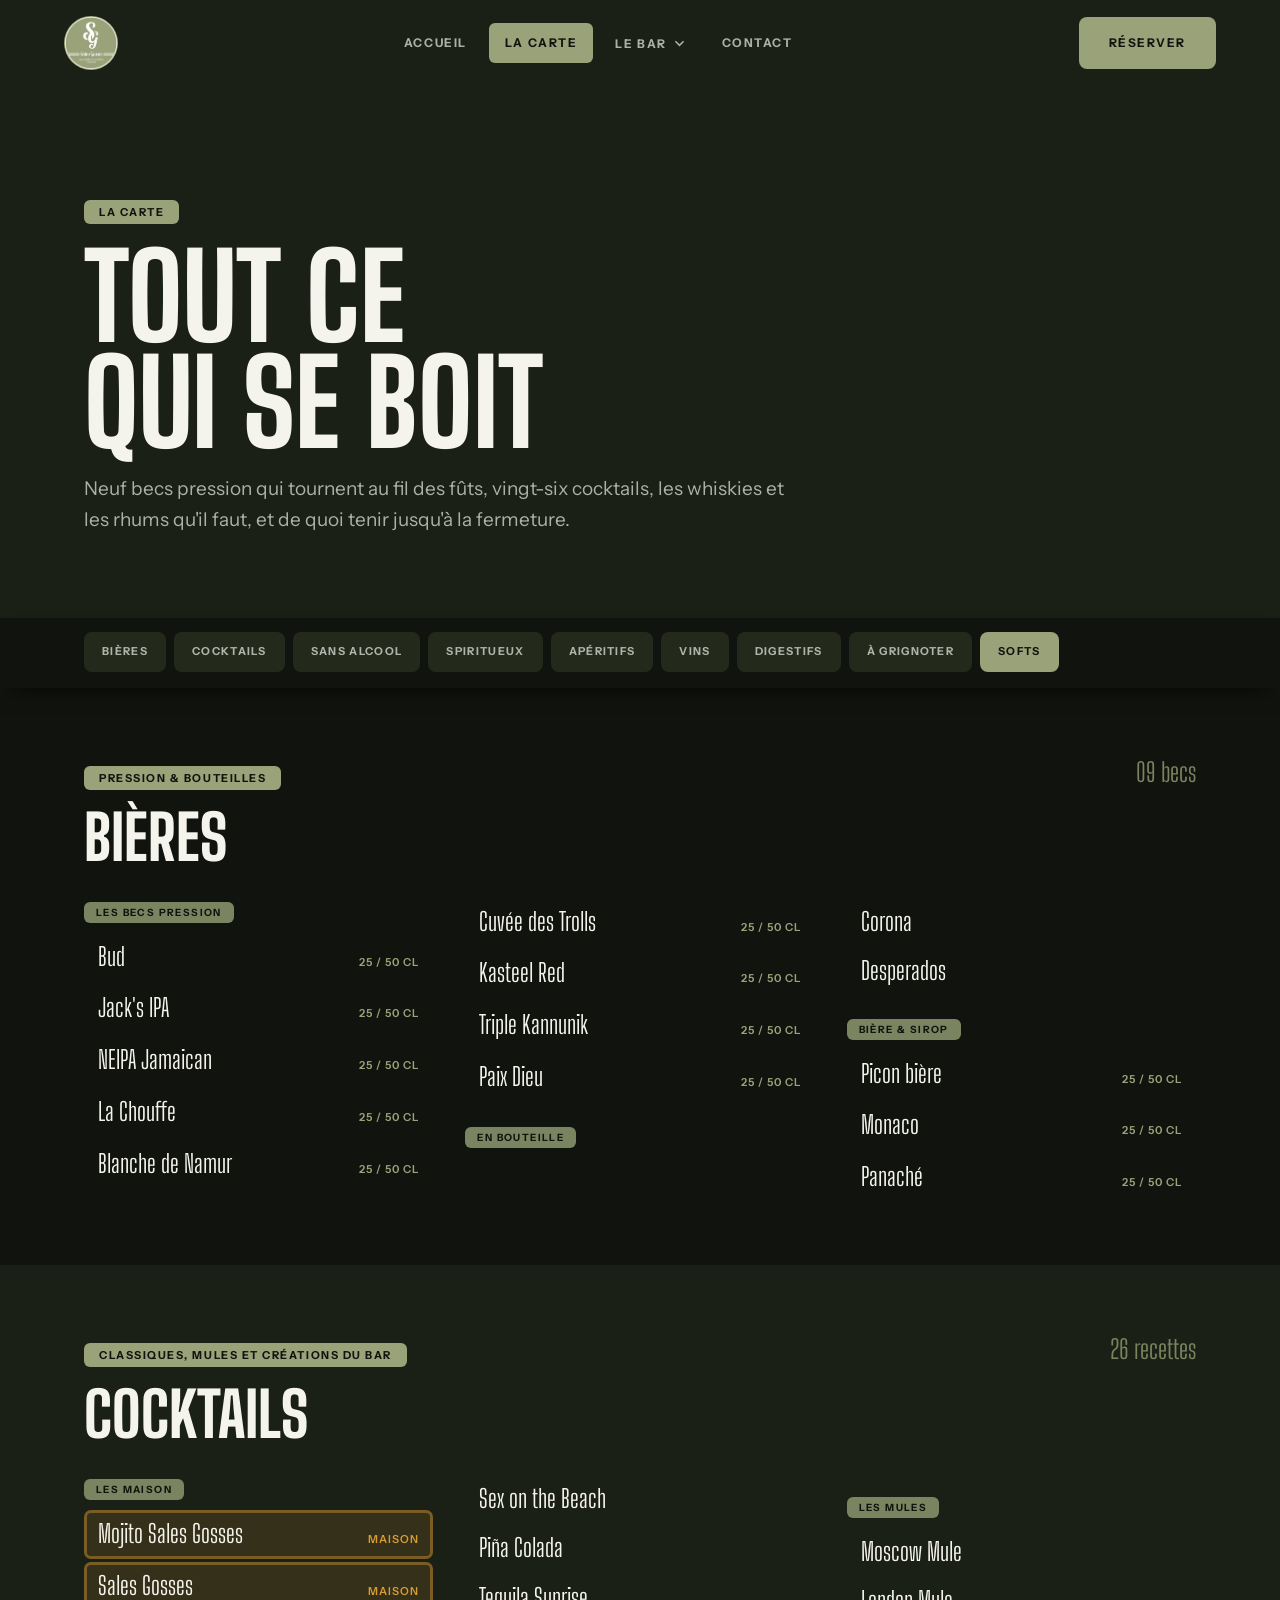
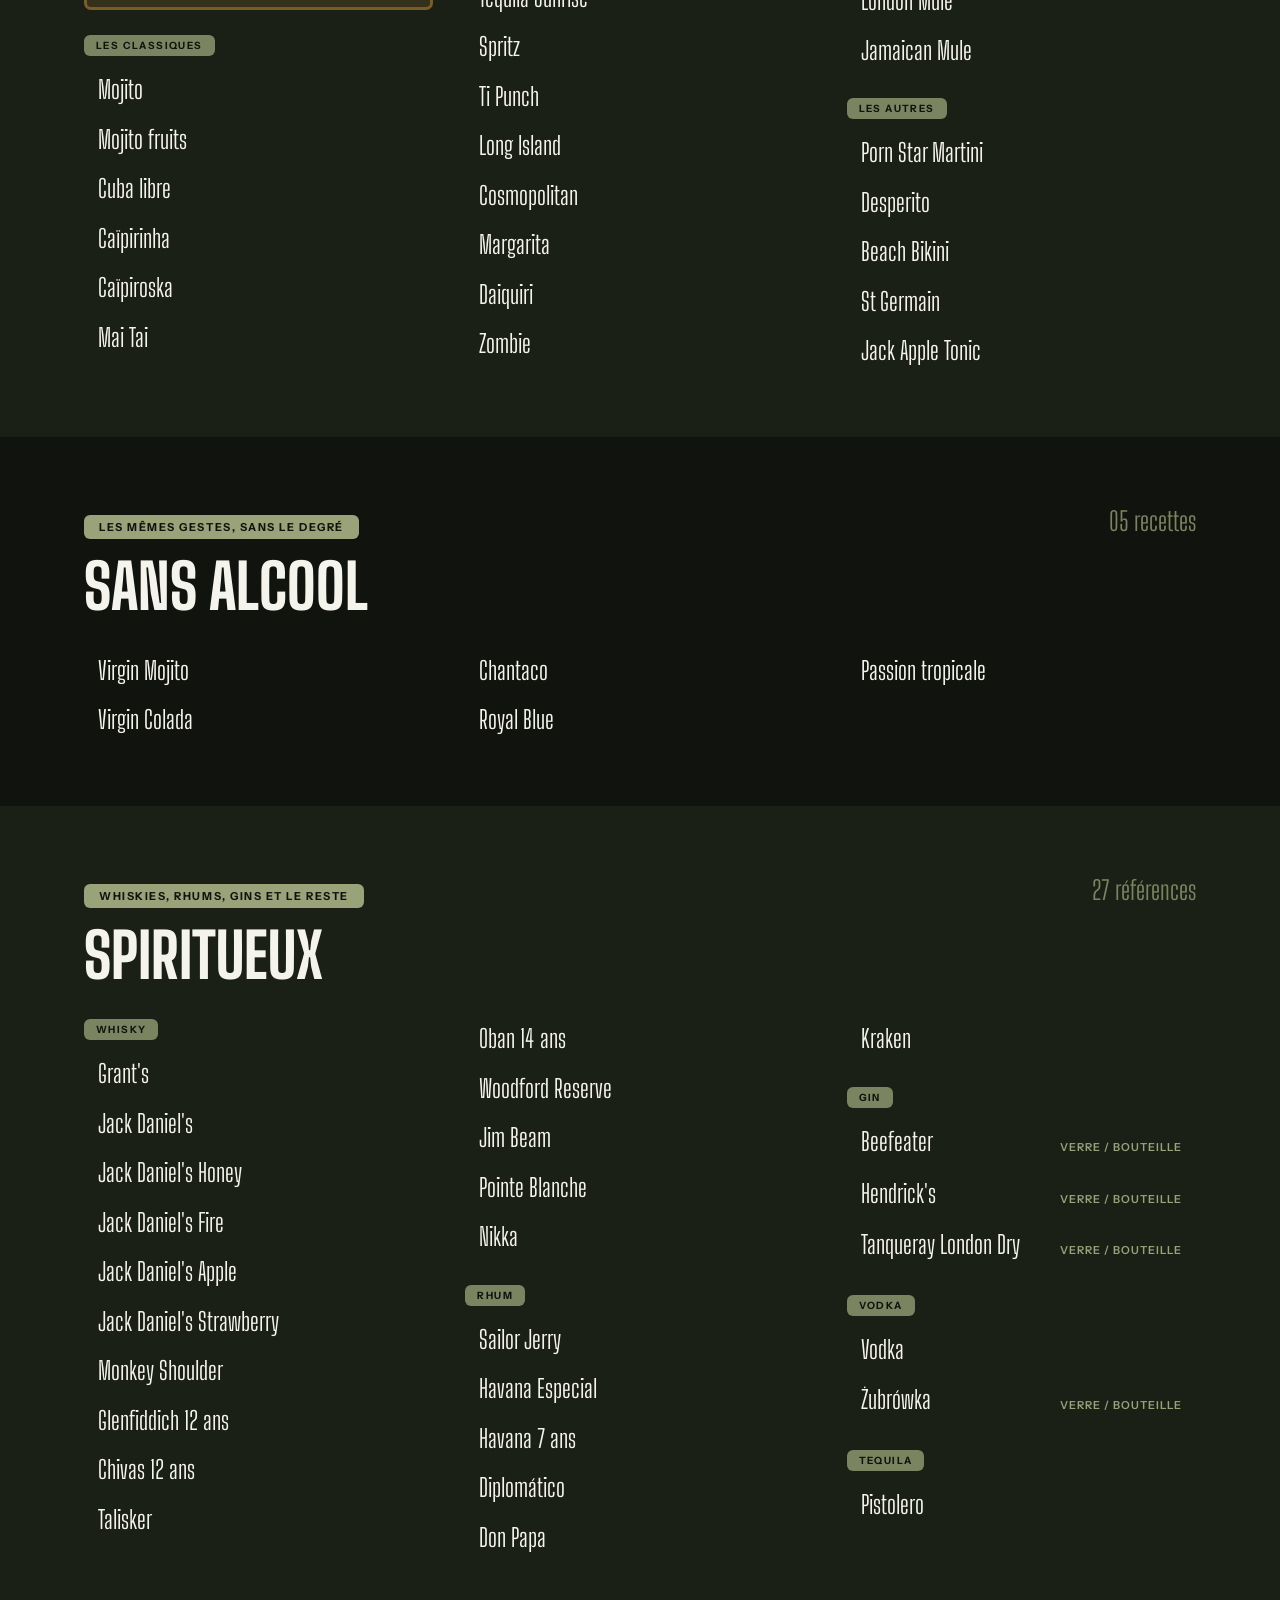
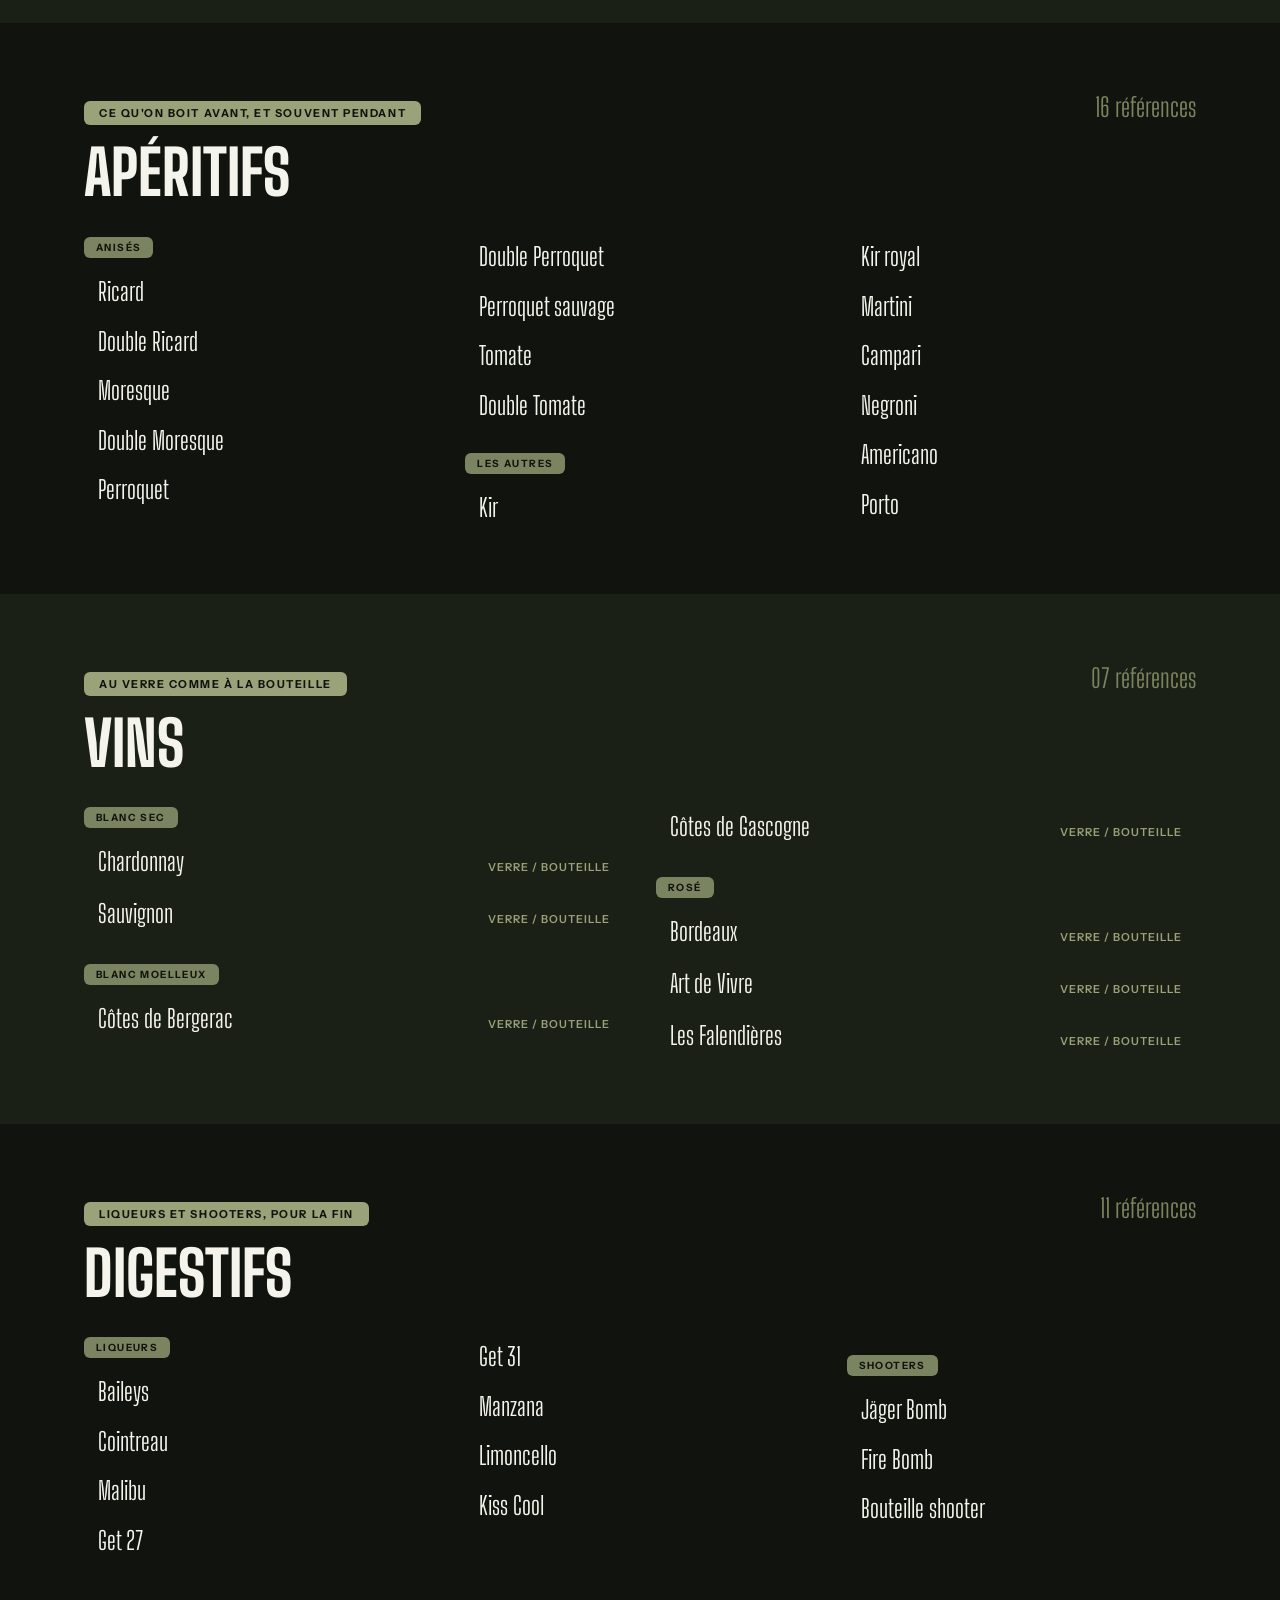
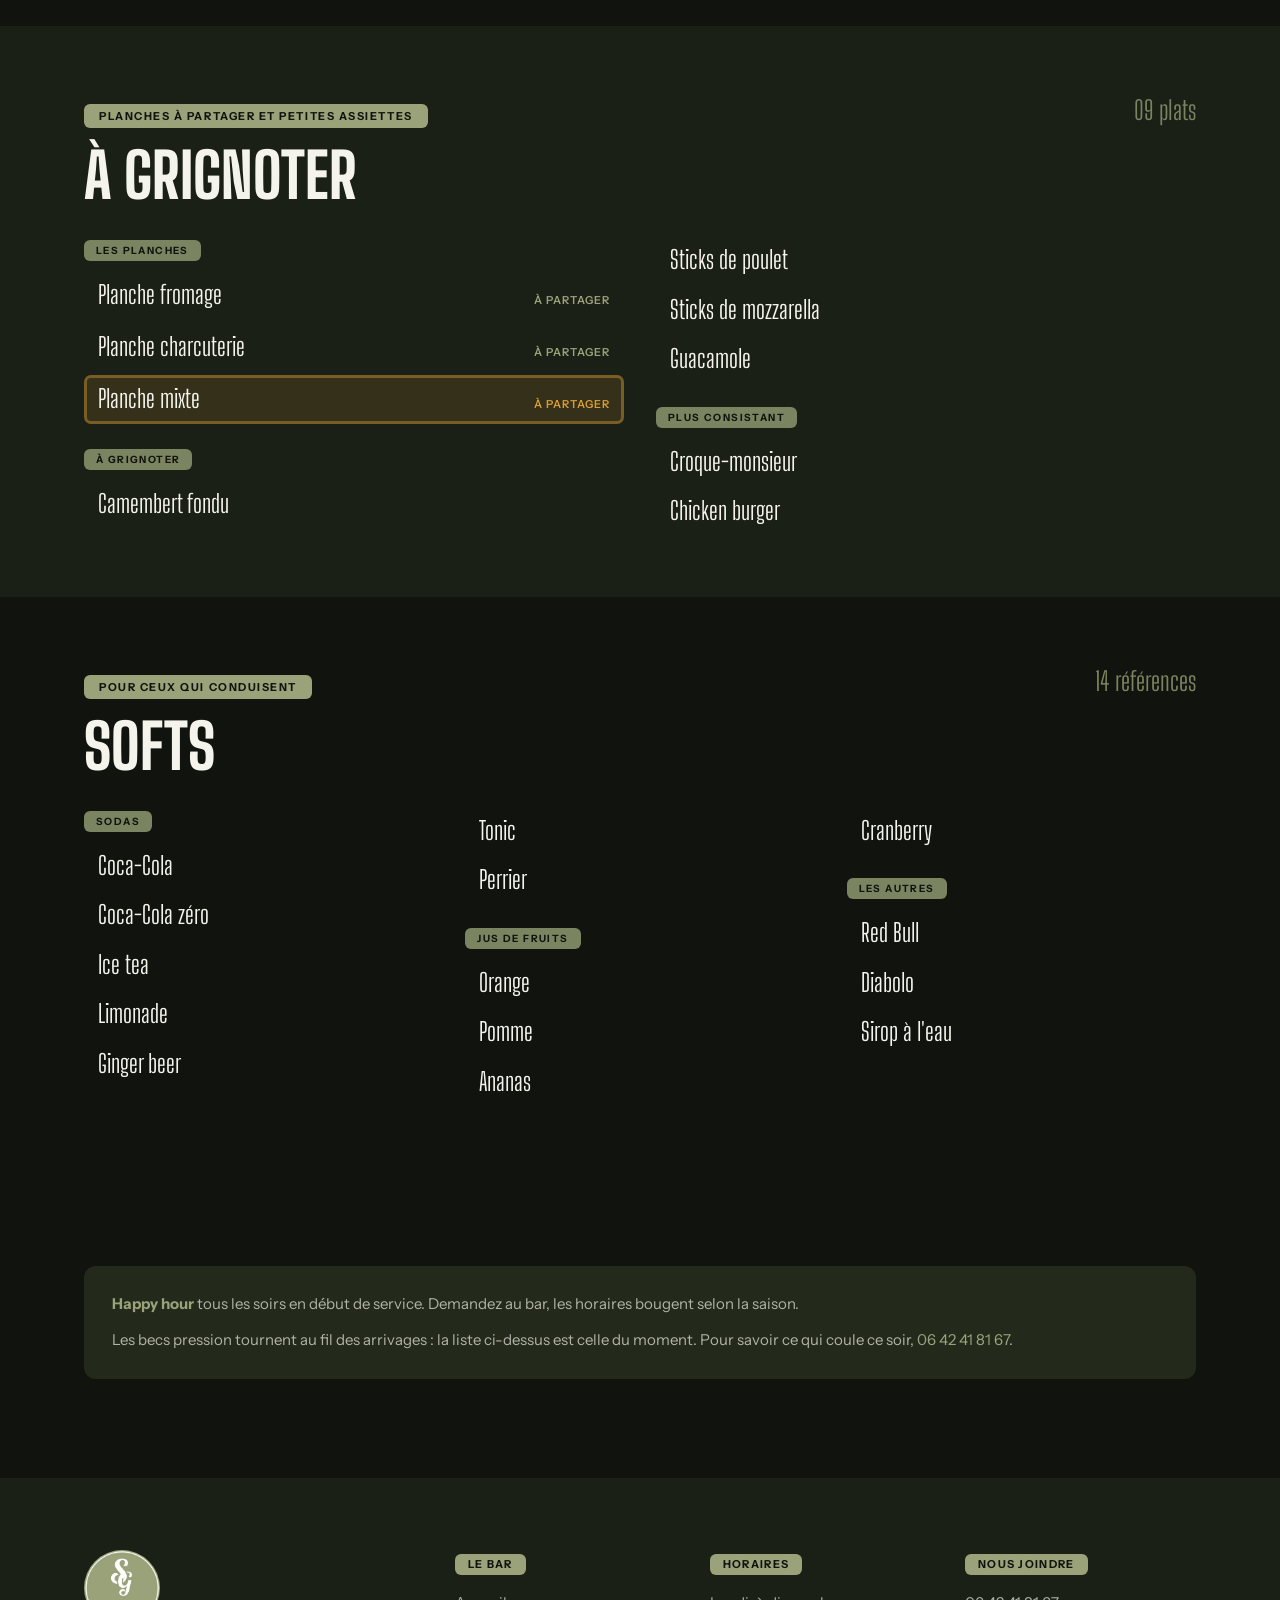
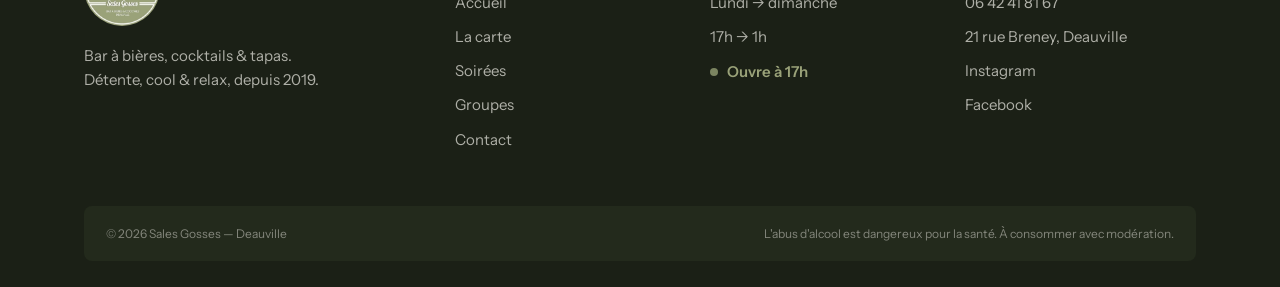
==== carte.html @ fa9d6471 "Page Soirees et menu deroulant" ====
<!DOCTYPE html>
<html lang="fr">
<head>
  <meta charset="utf-8">
  <meta name="viewport" content="width=device-width, initial-scale=1">
  <title>La carte — Sales Gosses, Deauville</title>
  <meta name="description" content="Neuf becs pression, 26 cocktails, whiskies, rhums, gins, vins au verre et planches à partager. La carte du bar Sales Gosses à Deauville.">
  <meta name="theme-color" content="#11140E">
  <link rel="icon" href="assets/img/logo.png">
  <link rel="preconnect" href="https://fonts.googleapis.com">
  <link rel="preconnect" href="https://fonts.gstatic.com" crossorigin>
  <link href="https://fonts.googleapis.com/css2?family=Big+Shoulders+Display:wght@400;500;700;800&family=Instrument+Sans:wght@400;500;600;700&display=swap" rel="stylesheet">
  <link rel="stylesheet" href="assets/css/style.css">
</head>
<body>

  <a class="saut-contenu" href="#contenu">Aller au contenu</a>

  <header class="entete est-collee">
    <a class="entete__logo" href="index.html" aria-label="Sales Gosses, retour à l'accueil">
      <img src="assets/img/logo.png" alt="Logo Sales Gosses" width="52" height="52">
    </a>
    <nav class="nav" id="nav" aria-label="Navigation principale">
      <a href="index.html">Accueil</a>
      <a href="carte.html" aria-current="page">La carte</a>
      <div class="nav__groupe" data-groupe>
        <button class="nav__bouton" type="button" aria-expanded="false" aria-controls="tiroir-bar">
          Le bar
          <svg viewBox="0 0 10 6" fill="none" aria-hidden="true"><path d="M1 1l4 4 4-4" stroke="currentColor" stroke-width="1.8" stroke-linecap="round"/></svg>
        </button>
        <ul class="nav__tiroir" id="tiroir-bar">
          <li><a href="soirees.html">Soirées</a></li>
          <li><a href="groupes.html">Groupes</a></li>
        </ul>
      </div>
      <a href="contact.html">Contact</a>
    </nav>
    <div class="entete__action"><a class="bouton" href="tel:+33642418167">Réserver</a></div>
    <button class="burger" type="button" aria-label="Ouvrir le menu" aria-expanded="false" aria-controls="nav">
      <span></span><span></span><span></span>
    </button>
  </header>

  <main id="contenu">

    <section class="banniere">
      <div class="contenant">
        <span class="etiquette">La carte</span>
        <h1>Tout ce<br>qui se boit</h1>
        <p class="chapo">
          Neuf becs pression qui tournent au fil des fûts, vingt-six cocktails,
          les whiskies et les rhums qu'il faut, et de quoi tenir jusqu'à la
          fermeture.
        </p>
      </div>
    </section>

    <!-- Navigation par famille : reste visible pendant tout le défilement -->
    <nav class="familles" aria-label="Familles de la carte">
      <div class="contenant familles__piste">
        <a href="#bieres">Bières</a>
        <a href="#cocktails">Cocktails</a>
        <a href="#sans-alcool">Sans alcool</a>
        <a href="#spiritueux">Spiritueux</a>
        <a href="#aperitifs">Apéritifs</a>
        <a href="#vins">Vins</a>
        <a href="#digestifs">Digestifs</a>
        <a href="#tapas">À grignoter</a>
        <a href="#softs">Softs</a>
      </div>
    </nav>

    <section class="famille" id="bieres">
      <div class="contenant">
        <div class="famille__entete apparait">
          <div>
            <span class="etiquette">Pression &amp; bouteilles</span>
            <h2>Bières</h2>
          </div>
          <span class="famille__compte">09 becs</span>
        </div>
        <div class="colonnes apparait">
          <span class="sous-famille">Les becs pression</span>
          <div class="ligne"><span class="ligne__nom">Bud</span><span class="ligne__detail">25 / 50 cl</span></div>
          <div class="ligne"><span class="ligne__nom">Jack's IPA</span><span class="ligne__detail">25 / 50 cl</span></div>
          <div class="ligne"><span class="ligne__nom">NEIPA Jamaican</span><span class="ligne__detail">25 / 50 cl</span></div>
          <div class="ligne"><span class="ligne__nom">La Chouffe</span><span class="ligne__detail">25 / 50 cl</span></div>
          <div class="ligne"><span class="ligne__nom">Blanche de Namur</span><span class="ligne__detail">25 / 50 cl</span></div>
          <div class="ligne"><span class="ligne__nom">Cuvée des Trolls</span><span class="ligne__detail">25 / 50 cl</span></div>
          <div class="ligne"><span class="ligne__nom">Kasteel Red</span><span class="ligne__detail">25 / 50 cl</span></div>
          <div class="ligne"><span class="ligne__nom">Triple Kannunik</span><span class="ligne__detail">25 / 50 cl</span></div>
          <div class="ligne"><span class="ligne__nom">Paix Dieu</span><span class="ligne__detail">25 / 50 cl</span></div>
          <span class="sous-famille">En bouteille</span>
          <div class="ligne"><span class="ligne__nom">Corona</span></div>
          <div class="ligne"><span class="ligne__nom">Desperados</span></div>
          <span class="sous-famille">Bière &amp; sirop</span>
          <div class="ligne"><span class="ligne__nom">Picon bière</span><span class="ligne__detail">25 / 50 cl</span></div>
          <div class="ligne"><span class="ligne__nom">Monaco</span><span class="ligne__detail">25 / 50 cl</span></div>
          <div class="ligne"><span class="ligne__nom">Panaché</span><span class="ligne__detail">25 / 50 cl</span></div>
        </div>
      </div>
    </section>

    <section class="famille famille--sombre" id="cocktails">
      <div class="contenant">
        <div class="famille__entete apparait">
          <div>
            <span class="etiquette">Classiques, mules et créations du bar</span>
            <h2>Cocktails</h2>
          </div>
          <span class="famille__compte">26 recettes</span>
        </div>
        <div class="colonnes apparait">
          <span class="sous-famille">Les maison</span>
          <div class="ligne ligne--maison"><span class="ligne__nom">Mojito Sales Gosses</span><span class="ligne__detail">Maison</span></div>
          <div class="ligne ligne--maison"><span class="ligne__nom">Sales Gosses</span><span class="ligne__detail">Maison</span></div>
          <span class="sous-famille">Les classiques</span>
          <div class="ligne"><span class="ligne__nom">Mojito</span></div>
          <div class="ligne"><span class="ligne__nom">Mojito fruits</span></div>
          <div class="ligne"><span class="ligne__nom">Cuba libre</span></div>
          <div class="ligne"><span class="ligne__nom">Caïpirinha</span></div>
          <div class="ligne"><span class="ligne__nom">Caïpiroska</span></div>
          <div class="ligne"><span class="ligne__nom">Mai Tai</span></div>
          <div class="ligne"><span class="ligne__nom">Sex on the Beach</span></div>
          <div class="ligne"><span class="ligne__nom">Piña Colada</span></div>
          <div class="ligne"><span class="ligne__nom">Tequila Sunrise</span></div>
          <div class="ligne"><span class="ligne__nom">Spritz</span></div>
          <div class="ligne"><span class="ligne__nom">Ti Punch</span></div>
          <div class="ligne"><span class="ligne__nom">Long Island</span></div>
          <div class="ligne"><span class="ligne__nom">Cosmopolitan</span></div>
          <div class="ligne"><span class="ligne__nom">Margarita</span></div>
          <div class="ligne"><span class="ligne__nom">Daiquiri</span></div>
          <div class="ligne"><span class="ligne__nom">Zombie</span></div>
          <span class="sous-famille">Les mules</span>
          <div class="ligne"><span class="ligne__nom">Moscow Mule</span></div>
          <div class="ligne"><span class="ligne__nom">London Mule</span></div>
          <div class="ligne"><span class="ligne__nom">Jamaican Mule</span></div>
          <span class="sous-famille">Les autres</span>
          <div class="ligne"><span class="ligne__nom">Porn Star Martini</span></div>
          <div class="ligne"><span class="ligne__nom">Desperito</span></div>
          <div class="ligne"><span class="ligne__nom">Beach Bikini</span></div>
          <div class="ligne"><span class="ligne__nom">St Germain</span></div>
          <div class="ligne"><span class="ligne__nom">Jack Apple Tonic</span></div>
        </div>
      </div>
    </section>

    <section class="famille" id="sans-alcool">
      <div class="contenant">
        <div class="famille__entete apparait">
          <div>
            <span class="etiquette">Les mêmes gestes, sans le degré</span>
            <h2>Sans alcool</h2>
          </div>
          <span class="famille__compte">05 recettes</span>
        </div>
        <div class="colonnes apparait">
          <div class="ligne"><span class="ligne__nom">Virgin Mojito</span></div>
          <div class="ligne"><span class="ligne__nom">Virgin Colada</span></div>
          <div class="ligne"><span class="ligne__nom">Chantaco</span></div>
          <div class="ligne"><span class="ligne__nom">Royal Blue</span></div>
          <div class="ligne"><span class="ligne__nom">Passion tropicale</span></div>
        </div>
      </div>
    </section>

    <section class="famille famille--sombre" id="spiritueux">
      <div class="contenant">
        <div class="famille__entete apparait">
          <div>
            <span class="etiquette">Whiskies, rhums, gins et le reste</span>
            <h2>Spiritueux</h2>
          </div>
          <span class="famille__compte">27 références</span>
        </div>
        <div class="colonnes apparait">
          <span class="sous-famille">Whisky</span>
          <div class="ligne"><span class="ligne__nom">Grant's</span></div>
          <div class="ligne"><span class="ligne__nom">Jack Daniel's</span></div>
          <div class="ligne"><span class="ligne__nom">Jack Daniel's Honey</span></div>
          <div class="ligne"><span class="ligne__nom">Jack Daniel's Fire</span></div>
          <div class="ligne"><span class="ligne__nom">Jack Daniel's Apple</span></div>
          <div class="ligne"><span class="ligne__nom">Jack Daniel's Strawberry</span></div>
          <div class="ligne"><span class="ligne__nom">Monkey Shoulder</span></div>
          <div class="ligne"><span class="ligne__nom">Glenfiddich 12 ans</span></div>
          <div class="ligne"><span class="ligne__nom">Chivas 12 ans</span></div>
          <div class="ligne"><span class="ligne__nom">Talisker</span></div>
          <div class="ligne"><span class="ligne__nom">Oban 14 ans</span></div>
          <div class="ligne"><span class="ligne__nom">Woodford Reserve</span></div>
          <div class="ligne"><span class="ligne__nom">Jim Beam</span></div>
          <div class="ligne"><span class="ligne__nom">Pointe Blanche</span></div>
          <div class="ligne"><span class="ligne__nom">Nikka</span></div>
          <span class="sous-famille">Rhum</span>
          <div class="ligne"><span class="ligne__nom">Sailor Jerry</span></div>
          <div class="ligne"><span class="ligne__nom">Havana Especial</span></div>
          <div class="ligne"><span class="ligne__nom">Havana 7 ans</span></div>
          <div class="ligne"><span class="ligne__nom">Diplomático</span></div>
          <div class="ligne"><span class="ligne__nom">Don Papa</span></div>
          <div class="ligne"><span class="ligne__nom">Kraken</span></div>
          <span class="sous-famille">Gin</span>
          <div class="ligne"><span class="ligne__nom">Beefeater</span><span class="ligne__detail">Verre / bouteille</span></div>
          <div class="ligne"><span class="ligne__nom">Hendrick's</span><span class="ligne__detail">Verre / bouteille</span></div>
          <div class="ligne"><span class="ligne__nom">Tanqueray London Dry</span><span class="ligne__detail">Verre / bouteille</span></div>
          <span class="sous-famille">Vodka</span>
          <div class="ligne"><span class="ligne__nom">Vodka</span></div>
          <div class="ligne"><span class="ligne__nom">Żubrówka</span><span class="ligne__detail">Verre / bouteille</span></div>
          <span class="sous-famille">Tequila</span>
          <div class="ligne"><span class="ligne__nom">Pistolero</span></div>
        </div>
      </div>
    </section>

    <section class="famille" id="aperitifs">
      <div class="contenant">
        <div class="famille__entete apparait">
          <div>
            <span class="etiquette">Ce qu'on boit avant, et souvent pendant</span>
            <h2>Apéritifs</h2>
          </div>
          <span class="famille__compte">16 références</span>
        </div>
        <div class="colonnes apparait">
          <span class="sous-famille">Anisés</span>
          <div class="ligne"><span class="ligne__nom">Ricard</span></div>
          <div class="ligne"><span class="ligne__nom">Double Ricard</span></div>
          <div class="ligne"><span class="ligne__nom">Moresque</span></div>
          <div class="ligne"><span class="ligne__nom">Double Moresque</span></div>
          <div class="ligne"><span class="ligne__nom">Perroquet</span></div>
          <div class="ligne"><span class="ligne__nom">Double Perroquet</span></div>
          <div class="ligne"><span class="ligne__nom">Perroquet sauvage</span></div>
          <div class="ligne"><span class="ligne__nom">Tomate</span></div>
          <div class="ligne"><span class="ligne__nom">Double Tomate</span></div>
          <span class="sous-famille">Les autres</span>
          <div class="ligne"><span class="ligne__nom">Kir</span></div>
          <div class="ligne"><span class="ligne__nom">Kir royal</span></div>
          <div class="ligne"><span class="ligne__nom">Martini</span></div>
          <div class="ligne"><span class="ligne__nom">Campari</span></div>
          <div class="ligne"><span class="ligne__nom">Negroni</span></div>
          <div class="ligne"><span class="ligne__nom">Americano</span></div>
          <div class="ligne"><span class="ligne__nom">Porto</span></div>
        </div>
      </div>
    </section>

    <section class="famille famille--sombre" id="vins">
      <div class="contenant">
        <div class="famille__entete apparait">
          <div>
            <span class="etiquette">Au verre comme à la bouteille</span>
            <h2>Vins</h2>
          </div>
          <span class="famille__compte">07 références</span>
        </div>
        <div class="colonnes colonnes--large apparait">
          <span class="sous-famille">Blanc sec</span>
          <div class="ligne"><span class="ligne__nom">Chardonnay</span><span class="ligne__detail">Verre / bouteille</span></div>
          <div class="ligne"><span class="ligne__nom">Sauvignon</span><span class="ligne__detail">Verre / bouteille</span></div>
          <span class="sous-famille">Blanc moelleux</span>
          <div class="ligne"><span class="ligne__nom">Côtes de Bergerac</span><span class="ligne__detail">Verre / bouteille</span></div>
          <div class="ligne"><span class="ligne__nom">Côtes de Gascogne</span><span class="ligne__detail">Verre / bouteille</span></div>
          <span class="sous-famille">Rosé</span>
          <div class="ligne"><span class="ligne__nom">Bordeaux</span><span class="ligne__detail">Verre / bouteille</span></div>
          <div class="ligne"><span class="ligne__nom">Art de Vivre</span><span class="ligne__detail">Verre / bouteille</span></div>
          <div class="ligne"><span class="ligne__nom">Les Falendières</span><span class="ligne__detail">Verre / bouteille</span></div>
        </div>
      </div>
    </section>

    <section class="famille" id="digestifs">
      <div class="contenant">
        <div class="famille__entete apparait">
          <div>
            <span class="etiquette">Liqueurs et shooters, pour la fin</span>
            <h2>Digestifs</h2>
          </div>
          <span class="famille__compte">11 références</span>
        </div>
        <div class="colonnes apparait">
          <span class="sous-famille">Liqueurs</span>
          <div class="ligne"><span class="ligne__nom">Baileys</span></div>
          <div class="ligne"><span class="ligne__nom">Cointreau</span></div>
          <div class="ligne"><span class="ligne__nom">Malibu</span></div>
          <div class="ligne"><span class="ligne__nom">Get 27</span></div>
          <div class="ligne"><span class="ligne__nom">Get 31</span></div>
          <div class="ligne"><span class="ligne__nom">Manzana</span></div>
          <div class="ligne"><span class="ligne__nom">Limoncello</span></div>
          <div class="ligne"><span class="ligne__nom">Kiss Cool</span></div>
          <span class="sous-famille">Shooters</span>
          <div class="ligne"><span class="ligne__nom">Jäger Bomb</span></div>
          <div class="ligne"><span class="ligne__nom">Fire Bomb</span></div>
          <div class="ligne"><span class="ligne__nom">Bouteille shooter</span></div>
        </div>
      </div>
    </section>

    <section class="famille famille--sombre" id="tapas">
      <div class="contenant">
        <div class="famille__entete apparait">
          <div>
            <span class="etiquette">Planches à partager et petites assiettes</span>
            <h2>À grignoter</h2>
          </div>
          <span class="famille__compte">09 plats</span>
        </div>
        <div class="colonnes colonnes--large apparait">
          <span class="sous-famille">Les planches</span>
          <div class="ligne"><span class="ligne__nom">Planche fromage</span><span class="ligne__detail">À partager</span></div>
          <div class="ligne"><span class="ligne__nom">Planche charcuterie</span><span class="ligne__detail">À partager</span></div>
          <div class="ligne ligne--maison"><span class="ligne__nom">Planche mixte</span><span class="ligne__detail">À partager</span></div>
          <span class="sous-famille">À grignoter</span>
          <div class="ligne"><span class="ligne__nom">Camembert fondu</span></div>
          <div class="ligne"><span class="ligne__nom">Sticks de poulet</span></div>
          <div class="ligne"><span class="ligne__nom">Sticks de mozzarella</span></div>
          <div class="ligne"><span class="ligne__nom">Guacamole</span></div>
          <span class="sous-famille">Plus consistant</span>
          <div class="ligne"><span class="ligne__nom">Croque-monsieur</span></div>
          <div class="ligne"><span class="ligne__nom">Chicken burger</span></div>
        </div>
      </div>
    </section>

    <section class="famille" id="softs">
      <div class="contenant">
        <div class="famille__entete apparait">
          <div>
            <span class="etiquette">Pour ceux qui conduisent</span>
            <h2>Softs</h2>
          </div>
          <span class="famille__compte">14 références</span>
        </div>
        <div class="colonnes apparait">
          <span class="sous-famille">Sodas</span>
          <div class="ligne"><span class="ligne__nom">Coca-Cola</span></div>
          <div class="ligne"><span class="ligne__nom">Coca-Cola zéro</span></div>
          <div class="ligne"><span class="ligne__nom">Ice tea</span></div>
          <div class="ligne"><span class="ligne__nom">Limonade</span></div>
          <div class="ligne"><span class="ligne__nom">Ginger beer</span></div>
          <div class="ligne"><span class="ligne__nom">Tonic</span></div>
          <div class="ligne"><span class="ligne__nom">Perrier</span></div>
          <span class="sous-famille">Jus de fruits</span>
          <div class="ligne"><span class="ligne__nom">Orange</span></div>
          <div class="ligne"><span class="ligne__nom">Pomme</span></div>
          <div class="ligne"><span class="ligne__nom">Ananas</span></div>
          <div class="ligne"><span class="ligne__nom">Cranberry</span></div>
          <span class="sous-famille">Les autres</span>
          <div class="ligne"><span class="ligne__nom">Red Bull</span></div>
          <div class="ligne"><span class="ligne__nom">Diabolo</span></div>
          <div class="ligne"><span class="ligne__nom">Sirop à l'eau</span></div>
        </div>
      </div>
    </section>

    <section class="section">
      <div class="contenant">
        <div class="encart apparait">
          <p style="margin-bottom:12px">
            <strong>Happy hour</strong> tous les soirs en début de service.
            Demandez au bar, les horaires bougent selon la saison.
          </p>
          <p style="margin-bottom:0">
            Les becs pression tournent au fil des arrivages : la liste ci-dessus
            est celle du moment. Pour savoir ce qui coule ce soir,
            <a href="tel:+33642418167" class="accent">06 42 41 81 67</a>.
          </p>
        </div>
      </div>
    </section>

  </main>

  <footer class="pied">
    <div class="contenant">
      <div class="pied__grille">
        <div>
          <img class="pied__logo" src="assets/img/logo.png" alt="Sales Gosses" width="76" height="76">
          <p style="font-size:15px;color:var(--craie-doux);max-width:30ch">
            Bar à bières, cocktails &amp; tapas.<br>Détente, cool &amp; relax, depuis 2019.
          </p>
        </div>
        <div>
          <h4>Le bar</h4>
          <ul>
            <li><a href="index.html">Accueil</a></li>
            <li><a href="carte.html">La carte</a></li>
            <li><a href="soirees.html">Soirées</a></li>
            <li><a href="groupes.html">Groupes</a></li>
            <li><a href="contact.html">Contact</a></li>
          </ul>
        </div>
        <div>
          <h4>Horaires</h4>
          <ul>
            <li>Lundi → dimanche</li>
            <li>17h → 1h</li>
            <li><span class="pastille" data-pastille data-etat="ferme">Horaires</span></li>
          </ul>
        </div>
        <div>
          <h4>Nous joindre</h4>
          <ul>
            <li><a href="tel:+33642418167">06 42 41 81 67</a></li>
            <li><a href="https://maps.google.com/?q=21+Rue+Breney,+14800+Deauville" target="_blank" rel="noopener">21 rue Breney, Deauville</a></li>
            <li><a href="https://www.instagram.com/salesgossesdeauville/" target="_blank" rel="noopener">Instagram</a></li>
            <li><a href="https://www.facebook.com/salesgossesdeauville/" target="_blank" rel="noopener">Facebook</a></li>
          </ul>
        </div>
      </div>
      <div class="pied__bas">
        <span>© <span id="annee">2026</span> Sales Gosses — Deauville</span>
        <span>L'abus d'alcool est dangereux pour la santé. À consommer avec modération.</span>
      </div>
    </div>
  </footer>

  <script src="assets/js/main.js"></script>
  <script>document.getElementById('annee').textContent = new Date().getFullYear();</script>

</body>
</html>
---- assets/css/style.css ----
/* ==========================================================================
   SALES GOSSES — Deauville
   Feuille de style principale

   DIRECTION : la plaque émaillée de bistrot.
   Le logo est du blanc sur un aplat vert plein : c'est le vocabulaire des
   plaques émaillées de café. On en reprend les règles :
   aplats francs, aucun filet fin, keyline épaisse en retrait du bord,
   séparation des sections par changement de fond et non par un trait.
   ========================================================================== */

/* --------------------------------------------------------------------------
   1. Jetons de design
   -------------------------------------------------------------------------- */
:root {
  /* Le noir est un noir olive, dérivé du vert du logo. Jamais de #000. */
  --nuit:        #11140E;
  --nuit-haut:   #1B2016;
  --nuit-bloc:   #232A1C;

  --sauge:       #9AA279;  /* couleur exacte échantillonnée sur le logo */
  --sauge-fonce: #7B8460;
  --sauge-clair: #C3CBA4;

  --craie:       #F4F3EC;
  --craie-doux:  rgba(244, 243, 236, 0.68);

  --ambre:       #D99B34;  /* la pression. Rare, jamais décoratif. */

  /* Typographie */
  --enseigne: "Big Shoulders Display", "Haettenschweiler", "Arial Narrow", sans-serif;
  --texte:    "Instrument Sans", -apple-system, BlinkMacSystemFont, "Helvetica Neue", Arial, sans-serif;

  /* Rythme */
  --gouttiere:  clamp(20px, 5vw, 64px);
  --section-y:  clamp(72px, 11vh, 132px);
  --max:        1240px;

  /* Épaisseurs : une plaque émaillée n'a pas de trait à 1px. */
  --keyline:    3px;
  --rayon:      12px;

  --transition: 0.32s cubic-bezier(0.22, 1, 0.36, 1);
}

/* --------------------------------------------------------------------------
   2. Base
   -------------------------------------------------------------------------- */
*,
*::before,
*::after { box-sizing: border-box; }

html {
  scroll-behavior: smooth;
  -webkit-text-size-adjust: 100%;
}

body {
  margin: 0;
  background: var(--nuit);
  color: var(--craie);
  font-family: var(--texte);
  font-size: 16px;
  line-height: 1.62;
  -webkit-font-smoothing: antialiased;
  -moz-osx-font-smoothing: grayscale;
  overflow-x: hidden;
}

img,
video { display: block; max-width: 100%; }

a { color: inherit; text-decoration: none; }

h1, h2, h3, h4 {
  font-family: var(--enseigne);
  font-weight: 800;
  line-height: 0.9;
  text-transform: uppercase;
  margin: 0;
}

p { margin: 0 0 1em; }

:focus-visible {
  outline: var(--keyline) solid var(--ambre);
  outline-offset: 3px;
  border-radius: 4px;
}

.saut-contenu {
  position: absolute;
  left: -9999px;
  top: 0;
  background: var(--sauge);
  color: var(--nuit);
  padding: 14px 22px;
  border-radius: 8px;
  font-weight: 700;
  z-index: 999;
}
.saut-contenu:focus { left: 12px; top: 12px; }

/* --------------------------------------------------------------------------
   3. Mise en page
   -------------------------------------------------------------------------- */
.contenant {
  width: 100%;
  max-width: var(--max);
  margin-inline: auto;
  padding-inline: var(--gouttiere);
}

.section { padding-block: var(--section-y); }

/* Les sections se distinguent par un aplat, pas par un trait. */
.section--sombre { background: var(--nuit-haut); }

/* Bloc inversé : fond sauge, encre sombre. Reprend directement le logo. */
.section--sauge {
  background: var(--sauge);
  color: var(--nuit);
}
.section--sauge .chapo { color: rgba(17, 20, 14, 0.76); }

/* Étiquette de section : une petite plaque, pas un mot suivi d'un trait. */
.etiquette {
  display: inline-block;
  padding: 7px 15px 6px;
  margin: 0 0 20px;
  background: var(--sauge);
  color: var(--nuit);
  border-radius: 6px;
  font-family: var(--texte);
  font-size: 11px;
  font-weight: 700;
  letter-spacing: 0.14em;
  text-transform: uppercase;
  line-height: 1;
}
.section--sauge .etiquette {
  background: var(--nuit);
  color: var(--sauge);
}

.titre-section {
  font-size: clamp(40px, 7.4vw, 88px);
  max-width: 15ch;
  margin-bottom: 22px;
}

.chapo {
  font-size: clamp(16px, 1.6vw, 19px);
  color: var(--craie-doux);
  max-width: 54ch;
}

.accent { color: var(--sauge); }

/* --------------------------------------------------------------------------
   4. Boutons — des blocs pleins, sans contour fin
   -------------------------------------------------------------------------- */
.bouton {
  display: inline-flex;
  align-items: center;
  gap: 10px;
  padding: 16px 30px;
  background: var(--sauge);
  color: var(--nuit);
  font-family: var(--texte);
  font-size: 12px;
  font-weight: 700;
  letter-spacing: 0.13em;
  text-transform: uppercase;
  border: 0;
  border-radius: 8px;
  cursor: pointer;
  transition: transform var(--transition), background var(--transition);
}
.bouton:hover {
  transform: translateY(-2px);
  background: var(--sauge-clair);
}

/* Variante creuse : keyline épaisse en retrait, comme le liseré d'une plaque */
.bouton--creux {
  background: transparent;
  color: var(--craie);
  box-shadow: inset 0 0 0 var(--keyline) var(--sauge-fonce);
}
.bouton--creux:hover {
  background: var(--craie);
  color: var(--nuit);
  box-shadow: inset 0 0 0 var(--keyline) var(--craie);
}

.section--sauge .bouton {
  background: var(--nuit);
  color: var(--sauge);
}
.section--sauge .bouton:hover { background: #05070B; }

/* --------------------------------------------------------------------------
   5. En-tête
   -------------------------------------------------------------------------- */
.entete {
  position: fixed;
  inset: 0 0 auto 0;
  z-index: 100;
  display: flex;
  align-items: center;
  justify-content: space-between;
  gap: 24px;
  padding: 16px var(--gouttiere);
  transition: background var(--transition), padding var(--transition);
}
.entete.est-collee {
  background: var(--nuit);
  padding-block: 10px;
  box-shadow: 0 10px 30px rgba(0, 0, 0, 0.5);
}

.entete__logo { display: flex; align-items: center; flex-shrink: 0; }
.entete__logo img {
  width: 54px;
  height: 54px;
  border-radius: 50%;
  transition: width var(--transition), height var(--transition);
}
.entete.est-collee .entete__logo img { width: 44px; height: 44px; }

.nav { display: flex; align-items: center; gap: 6px; }

.nav a {
  padding: 10px 16px;
  border-radius: 6px;
  font-size: 12px;
  font-weight: 700;
  letter-spacing: 0.13em;
  text-transform: uppercase;
  color: var(--craie-doux);
  transition: color var(--transition), background var(--transition);
}
.nav a:hover { color: var(--craie); background: var(--nuit-bloc); }

/* La page courante est une plaque pleine, pas un soulignement */
.nav a[aria-current="page"] {
  background: var(--sauge);
  color: var(--nuit);
}

.entete__action { flex-shrink: 0; }

.burger {
  display: none;
  width: 48px;
  height: 48px;
  padding: 0;
  background: var(--nuit-bloc);
  border: 0;
  border-radius: 8px;
  cursor: pointer;
}
.burger span {
  display: block;
  width: 20px;
  height: 2.5px;
  margin: 4px auto;
  background: var(--craie);
  border-radius: 2px;
  transition: transform var(--transition), opacity var(--transition);
}
.burger[aria-expanded="true"] span:nth-child(1) { transform: translateY(6.5px) rotate(45deg); }
.burger[aria-expanded="true"] span:nth-child(2) { opacity: 0; }
.burger[aria-expanded="true"] span:nth-child(3) { transform: translateY(-6.5px) rotate(-45deg); }

/* --------------------------------------------------------------------------
   6. Ouverture — bloc typographique
   Pas de vidéo en fond : les rushes sont carrés et de définition moyenne.
   Les étirer plein écran les rendrait flous. Ils ont leur section propre.
   -------------------------------------------------------------------------- */
.ouverture {
  padding-block: clamp(130px, 21vh, 210px) clamp(48px, 8vh, 96px);
  background:
    radial-gradient(115% 130% at 12% 0%, rgba(154, 162, 121, 0.14), transparent 58%),
    var(--nuit);
}

.ouverture__marque {
  width: clamp(88px, 10vw, 120px);
  height: auto;
  border-radius: 50%;
  margin-bottom: 26px;
}

.ouverture h1 {
  font-size: clamp(60px, 14vw, 184px);
  line-height: 0.8;
  margin-bottom: 22px;
}
.ouverture h1 .ligne { display: block; }
.ouverture h1 .ligne--decalee {
  padding-left: clamp(0px, 6.5vw, 100px);
  color: var(--sauge);
}

.ouverture__mot {
  font-size: clamp(17px, 1.9vw, 21px);
  max-width: 40ch;
  color: var(--craie-doux);
  margin-bottom: 32px;
}

.ouverture__actions { display: flex; flex-wrap: wrap; gap: 12px; }

/* --------------------------------------------------------------------------
   7. SIGNATURE — Le mur des becs
   Chaque bec est une bande pleine, comme une ardoise de bar.
   La numérotation 01→11 correspond aux tireuses réelles du comptoir.
   -------------------------------------------------------------------------- */
.becs { background: var(--nuit-haut); }

.becs__entete {
  display: flex;
  flex-wrap: wrap;
  align-items: flex-end;
  justify-content: space-between;
  gap: 24px;
  margin-bottom: 40px;
}

.mur {
  border-radius: var(--rayon);
  overflow: hidden;
}

.bec {
  display: grid;
  grid-template-columns: 72px 1fr auto auto;
  align-items: center;
  gap: 22px;
  padding-right: 22px;
  background: var(--nuit-bloc);
  transition: background var(--transition);
}
/* Alternance de bandes : c'est le contraste qui sépare, pas un trait */
.bec:nth-child(even) { background: rgba(35, 42, 28, 0.42); }
.bec:hover { background: var(--sauge); color: var(--nuit); }

/* Le numéro est un bloc plein, comme la pastille gravée d'une tireuse */
.bec__numero {
  align-self: stretch;
  display: flex;
  align-items: center;
  justify-content: center;
  background: var(--sauge-fonce);
  color: var(--nuit);
  font-family: var(--enseigne);
  font-size: 28px;
  font-weight: 800;
  padding-block: 22px;
  transition: background var(--transition);
}
.bec:hover .bec__numero { background: var(--ambre); }

.bec__nom {
  font-family: var(--enseigne);
  font-size: clamp(26px, 3.4vw, 42px);
  line-height: 1;
}

.bec__style {
  font-size: 12px;
  font-weight: 600;
  letter-spacing: 0.11em;
  text-transform: uppercase;
  color: var(--craie-doux);
  white-space: nowrap;
}
.bec:hover .bec__style { color: rgba(17, 20, 14, 0.72); }

.bec__degre {
  font-family: var(--enseigne);
  font-size: 24px;
  color: var(--sauge-clair);
  white-space: nowrap;
}
.bec:hover .bec__degre { color: var(--nuit); }

.becs__note {
  margin-top: 24px;
  font-size: 13px;
  color: var(--craie-doux);
}

/* --------------------------------------------------------------------------
   8. Plaques (grille de cartes)
   Keyline épaisse en retrait du bord : le liseré d'une plaque émaillée.
   -------------------------------------------------------------------------- */
.grille-cartes {
  display: grid;
  grid-template-columns: repeat(auto-fit, minmax(258px, 1fr));
  gap: 16px;
  margin-top: 40px;
}

.plaque {
  position: relative;
  padding: 30px 26px 28px;
  background: var(--nuit-bloc);
  border-radius: var(--rayon);
  box-shadow: inset 0 0 0 var(--keyline) rgba(154, 162, 121, 0.22);
  transition: transform var(--transition), box-shadow var(--transition);
}
.plaque:hover {
  transform: translateY(-3px);
  box-shadow: inset 0 0 0 var(--keyline) var(--sauge);
}

.section--sauge .plaque {
  background: rgba(17, 20, 14, 0.09);
  box-shadow: inset 0 0 0 var(--keyline) rgba(17, 20, 14, 0.24);
}
.section--sauge .plaque:hover { box-shadow: inset 0 0 0 var(--keyline) var(--nuit); }
.section--sauge .plaque p { color: rgba(17, 20, 14, 0.76); }
.section--sauge .plaque__compte { color: var(--nuit); }

.plaque h3 { font-size: 31px; margin-bottom: 11px; }
.plaque p { font-size: 15px; color: var(--craie-doux); margin-bottom: 0; }

.plaque__compte {
  display: block;
  font-family: var(--enseigne);
  font-size: 48px;
  color: var(--sauge);
  line-height: 1;
  margin-bottom: 4px;
}

/* --------------------------------------------------------------------------
   9. Bande photo
   -------------------------------------------------------------------------- */
.bande-photo {
  display: grid;
  grid-template-columns: repeat(4, 1fr);
  gap: 4px;
}
.bande-photo figure {
  position: relative;
  margin: 0;
  aspect-ratio: 4 / 5;
  overflow: hidden;
}
.bande-photo img {
  width: 100%;
  height: 100%;
  object-fit: cover;
  filter: saturate(0.86) brightness(0.85);
  transition: transform 0.75s cubic-bezier(0.22, 1, 0.36, 1), filter var(--transition);
}
.bande-photo figure:hover img { transform: scale(1.05); filter: none; }

/* --------------------------------------------------------------------------
   10. Duo et listes
   -------------------------------------------------------------------------- */
.duo {
  display: grid;
  grid-template-columns: 1fr 1fr;
  gap: clamp(32px, 6vw, 76px);
  align-items: center;
}

/* Bandes alternées, jamais de bordure basse à 1px */
.liste-atouts { list-style: none; margin: 26px 0 32px; padding: 0; }
.liste-atouts li {
  display: flex;
  align-items: baseline;
  gap: 18px;
  padding: 15px 18px;
  border-radius: 8px;
  font-size: 15px;
}
.liste-atouts li:nth-child(odd) { background: rgba(154, 162, 121, 0.1); }
.section--sauge .liste-atouts li:nth-child(odd) { background: rgba(17, 20, 14, 0.1); }

.liste-atouts li strong {
  font-family: var(--enseigne);
  font-size: 28px;
  color: var(--sauge);
  min-width: 96px;
  line-height: 1;
}
.section--sauge .liste-atouts li strong { color: var(--nuit); }

.cadre-photo {
  aspect-ratio: 4 / 5;
  overflow: hidden;
  border-radius: var(--rayon);
}
.cadre-photo img { width: 100%; height: 100%; object-fit: cover; filter: brightness(0.9); }

/* Cadre de plan : liseré épais, sans trait fin */
.cadre-plan {
  border-radius: var(--rayon);
  overflow: hidden;
  box-shadow: inset 0 0 0 var(--keyline) var(--sauge-fonce);
  line-height: 0;
}
.cadre-plan iframe {
  border: 0;
  filter: grayscale(0.45) contrast(1.05) brightness(0.85);
}

/* --------------------------------------------------------------------------
   11. Bandeau défilant — aplat sauge, encre sombre
   -------------------------------------------------------------------------- */
.ticker {
  overflow: hidden;
  padding-block: 16px;
  background: var(--sauge);
  user-select: none;
}
.ticker__piste {
  display: flex;
  width: max-content;
  animation: defile 44s linear infinite;
}
.ticker__piste span {
  font-family: var(--enseigne);
  font-size: clamp(28px, 3.6vw, 46px);
  text-transform: uppercase;
  color: var(--nuit);
  padding-inline: 24px;
  white-space: nowrap;
}
.ticker__piste span:nth-child(even) { color: rgba(17, 20, 14, 0.34); }
@keyframes defile {
  from { transform: translateX(0); }
  to   { transform: translateX(-50%); }
}

/* --------------------------------------------------------------------------
   12. Pied de page
   -------------------------------------------------------------------------- */
.pied {
  background: var(--nuit-haut);
  padding-block: clamp(54px, 8vh, 86px) 26px;
}
.pied__grille {
  display: grid;
  grid-template-columns: 1.5fr 1fr 1fr 1fr;
  gap: 40px 24px;
  margin-bottom: 44px;
}
.pied__logo { width: 76px; height: 76px; border-radius: 50%; margin-bottom: 18px; }
.pied h4 {
  display: inline-block;
  padding: 6px 13px 5px;
  margin-bottom: 16px;
  background: var(--sauge);
  color: var(--nuit);
  border-radius: 6px;
  font-family: var(--texte);
  font-size: 11px;
  font-weight: 700;
  letter-spacing: 0.12em;
  text-transform: uppercase;
}
.pied ul { list-style: none; margin: 0; padding: 0; }
.pied li { margin-bottom: 10px; font-size: 15px; color: var(--craie-doux); }
.pied a:hover { color: var(--sauge-clair); }

/* Séparation par un aplat, pas par un trait */
.pied__bas {
  display: flex;
  flex-wrap: wrap;
  justify-content: space-between;
  gap: 12px;
  padding: 18px 22px;
  background: var(--nuit-bloc);
  border-radius: 8px;
  font-size: 12px;
  color: rgba(244, 243, 236, 0.46);
}

/* --------------------------------------------------------------------------
   13. Bannière des pages secondaires
   -------------------------------------------------------------------------- */
.banniere {
  padding-block: clamp(140px, 22vh, 216px) clamp(48px, 7vh, 76px);
  background: var(--nuit-haut);
}
.banniere h1 { font-size: clamp(48px, 10vw, 118px); }
.banniere .chapo { margin-top: 18px; }

/* --------------------------------------------------------------------------
   14. Apparition au défilement
   -------------------------------------------------------------------------- */
.apparait {
  opacity: 0;
  transform: translateY(20px);
  transition: opacity 0.65s ease, transform 0.65s cubic-bezier(0.22, 1, 0.36, 1);
}
.apparait.est-visible { opacity: 1; transform: none; }

/* --------------------------------------------------------------------------
   15. Adaptatif
   -------------------------------------------------------------------------- */
@media (max-width: 900px) {
  .burger { display: block; position: relative; z-index: 95; }

  .nav {
    position: fixed;
    inset: 0;
    flex-direction: column;
    justify-content: center;
    gap: 10px;
    background: var(--nuit);
    transform: translateX(100%);
    transition: transform var(--transition);
    z-index: 90;
  }
  .nav.est-ouvert { transform: none; }
  .nav a { font-size: 22px; letter-spacing: 0.08em; padding: 14px 26px; }

  .entete__action { display: none; }
  .duo { grid-template-columns: 1fr; }
  .pied__grille { grid-template-columns: 1fr 1fr; }
  .bande-photo { grid-template-columns: repeat(2, 1fr); }
}

@media (max-width: 620px) {
  .bec {
    grid-template-columns: 56px 1fr;
    row-gap: 2px;
    padding-right: 16px;
    padding-block: 12px 14px;
  }
  .bec__numero { font-size: 22px; padding-block: 0; }
  .bec__style,
  .bec__degre { grid-column: 2; }
  .bec__degre { font-size: 19px; }
  .pied__grille { grid-template-columns: 1fr; }
}

/* --------------------------------------------------------------------------
   16. Mouvement réduit
   -------------------------------------------------------------------------- */
@media (prefers-reduced-motion: reduce) {
  *,
  *::before,
  *::after {
    animation-duration: 0.01ms !important;
    animation-iteration-count: 1 !important;
    transition-duration: 0.01ms !important;
    scroll-behavior: auto !important;
  }
  .apparait { opacity: 1; transform: none; }
  .ticker__piste { animation: none; }
}

/* ==========================================================================
   17. LA CARTE
   Une carte de bar se lit debout, dans la pénombre, avec un verre en main.
   Donc : navigation collante par famille, colonnes courtes, gros noms.
   ========================================================================== */

/* Barre de familles : une rangée de plaques, collée sous l'en-tête */
.familles {
  position: sticky;
  top: 74px;
  z-index: 60;
  padding-block: 14px;
  background: var(--nuit);
  box-shadow: 0 12px 24px -12px rgba(0, 0, 0, 0.8);
}
.familles__piste {
  display: flex;
  gap: 8px;
  overflow-x: auto;
  scrollbar-width: none;
  -ms-overflow-style: none;
  padding-bottom: 2px;
}
.familles__piste::-webkit-scrollbar { display: none; }

.familles a {
  flex-shrink: 0;
  padding: 11px 18px;
  background: var(--nuit-bloc);
  border-radius: 8px;
  font-size: 11px;
  font-weight: 700;
  letter-spacing: 0.12em;
  text-transform: uppercase;
  color: var(--craie-doux);
  white-space: nowrap;
  transition: background var(--transition), color var(--transition);
}
.familles a:hover,
.familles a.est-active {
  background: var(--sauge);
  color: var(--nuit);
}

/* Famille de carte */
.famille { padding-block: clamp(48px, 7vh, 84px); scroll-margin-top: 140px; }
.famille--sombre { background: var(--nuit-haut); }

.famille__entete {
  display: flex;
  flex-wrap: wrap;
  align-items: baseline;
  justify-content: space-between;
  gap: 12px 24px;
  margin-bottom: 32px;
}
.famille__entete h2 { font-size: clamp(34px, 5.6vw, 62px); }
.famille__compte {
  font-family: var(--enseigne);
  font-size: 26px;
  color: var(--sauge-fonce);
}

/* Colonnes : la carte se lit en colonnes courtes, pas en liste interminable */
.colonnes {
  columns: 3 220px;
  column-gap: 32px;
}
.colonnes--large { columns: 2 300px; }

/* Une ligne de carte. Le fond alterné remplace le trait pointillé habituel. */
.ligne {
  break-inside: avoid;
  display: flex;
  align-items: baseline;
  justify-content: space-between;
  gap: 14px;
  padding: 10px 14px;
  border-radius: 7px;
  margin-bottom: 3px;
  transition: background var(--transition), color var(--transition);
}
.ligne:hover { background: var(--sauge); color: var(--nuit); }

.ligne__nom {
  font-family: var(--enseigne);
  font-size: 25px;
  line-height: 1.06;
}
.ligne__detail {
  flex-shrink: 0;
  font-size: 11px;
  font-weight: 600;
  letter-spacing: 0.09em;
  text-transform: uppercase;
  color: var(--sauge);
  white-space: nowrap;
}
.ligne:hover .ligne__detail { color: rgba(17, 20, 14, 0.72); }

/* Sous-famille : un intertitre à l'intérieur d'une colonne */
.sous-famille {
  break-inside: avoid;
  break-after: avoid;
  display: inline-block;
  margin: 22px 0 10px;
  padding: 6px 12px 5px;
  background: var(--sauge-fonce);
  color: var(--nuit);
  border-radius: 6px;
  font-size: 10px;
  font-weight: 700;
  letter-spacing: 0.14em;
  text-transform: uppercase;
  line-height: 1;
}
.colonnes > .sous-famille:first-child { margin-top: 0; }

/* Signature de la page carte : la ligne mise en avant */
.ligne--maison {
  background: rgba(217, 155, 52, 0.13);
  box-shadow: inset 0 0 0 var(--keyline) rgba(217, 155, 52, 0.42);
}
.ligne--maison .ligne__detail { color: var(--ambre); }
.ligne--maison:hover { background: var(--ambre); }
.ligne--maison:hover .ligne__detail { color: rgba(17, 20, 14, 0.72); }

/* Encart de bas de page carte */
.encart {
  padding: 26px 28px;
  background: var(--nuit-bloc);
  border-radius: var(--rayon);
  font-size: 15px;
  color: var(--craie-doux);
}
.encart strong { color: var(--sauge); }

@media (max-width: 900px) {
  .familles { top: 66px; }
  .colonnes { columns: 2 180px; column-gap: 24px; }
}
@media (max-width: 620px) {
  .colonnes,
  .colonnes--large { columns: 1; }
  .ligne__nom { font-size: 22px; }
}

/* ==========================================================================
   18. PAGE D'ACCUEIL — composants propres

   On évite ici trois automatismes : la vidéo plein écran en fond de hero,
   la grille de cartes à gros chiffres, et le motif étiquette / titre / chapo
   répété à l'identique dans chaque section.
   ========================================================================== */



/* --- Titre en drapeau : le sous-titre se cale contre le grand titre --- */
.drapeau {
  display: grid;
  grid-template-columns: minmax(0, 1.15fr) minmax(0, 0.85fr);
  align-items: end;
  gap: 20px clamp(28px, 5vw, 72px);
  margin-bottom: 44px;
}
.drapeau h2 { font-size: clamp(42px, 8vw, 104px); }
.drapeau p { margin: 0 0 6px; font-size: 17px; color: var(--craie-doux); }
.section--sauge .drapeau p { color: rgba(17, 20, 14, 0.78); }

/* --- Extrait de carte : du contenu réel, pas des compteurs --- */



/* --- Devise du bar, en pleine largeur --- */

@media (max-width: 900px) {
  .drapeau { grid-template-columns: 1fr; align-items: start; }
}
@media (max-width: 620px) {
}

/* ==========================================================================
   19. ACCUEIL — le triptyque

   Les trois vidéos du bar sont carrées et de définition moyenne : les étirer
   en fond plein écran les rendrait floues. On en fait donc trois écrans côte
   à côte, à leur taille native. Le format dicte la mise en page.
   ========================================================================== */



/* Le numéro d'écran, en bas à gauche, comme une voie de régie */

/* --- Barre pratique : une ligne sobre, pas un aplat criard --- */

/* --- Extrait de carte : deux colonnes éditoriales --- */



@media (max-width: 900px) {
}
@media (max-width: 620px) {
}

/* ==========================================================================
   20. LA NUIT — le squelette de la page d'accueil

   Un bar du soir se raconte dans l'ordre où il se vit : on ouvre, ça se
   remplit, on ferme. Les heures ne décorent pas la page, elles la structurent,
   et chaque moment accueille une des trois vidéos à son format carré natif.
   ========================================================================== */

.nuit { background: var(--nuit-haut); }

.moment {
  display: grid;
  grid-template-columns: minmax(0, 1fr) minmax(0, 0.85fr);
  align-items: center;
  gap: clamp(28px, 5vw, 72px);
  padding-block: clamp(52px, 8vh, 96px);
}
/* On alterne le côté de l'écran : la page respire au lieu de défiler droit */
.moment:nth-child(even) .moment__ecran { order: -1; }

.moment__heure {
  display: block;
  font-family: var(--enseigne);
  font-size: clamp(76px, 15vw, 190px);
  font-weight: 800;
  line-height: 0.78;
  color: var(--sauge);
  margin-bottom: 14px;
}
.moment__heure small {
  display: block;
  margin-top: 12px;
  font-family: var(--texte);
  font-size: 11px;
  font-weight: 700;
  letter-spacing: 0.2em;
  color: var(--craie-doux);
}

.moment h2 {
  font-size: clamp(30px, 4.2vw, 52px);
  margin-bottom: 16px;
}
.moment p {
  font-size: 17px;
  color: var(--craie-doux);
  max-width: 44ch;
}

/* Ce qu'on commande à cette heure-là : de vrais noms de la carte */
.commande {
  list-style: none;
  margin: 22px 0 0;
  padding: 0;
  display: flex;
  flex-wrap: wrap;
  gap: 6px;
}
.commande li {
  padding: 9px 14px 8px;
  background: var(--nuit-bloc);
  border-radius: 7px;
  font-family: var(--enseigne);
  font-size: 21px;
  text-transform: uppercase;
  line-height: 1;
  transition: background var(--transition), color var(--transition);
}
.commande li:hover { background: var(--sauge); color: var(--nuit); }
.commande li[data-maison] {
  background: transparent;
  box-shadow: inset 0 0 0 2px rgba(217, 155, 52, 0.5);
  color: var(--ambre);
}
.commande li[data-maison]:hover { background: var(--ambre); color: var(--nuit); }

/* L'écran : la vidéo à son format carré, sans étirement */
.moment__ecran {
  position: relative;
  margin: 0;
  aspect-ratio: 1 / 1;
  overflow: hidden;
  border-radius: var(--rayon);
  background: var(--nuit-bloc);
}
.moment__ecran video {
  width: 100%;
  height: 100%;
  object-fit: cover;
  filter: saturate(0.9) brightness(0.82);
  transition: filter var(--transition), transform 0.9s cubic-bezier(0.22, 1, 0.36, 1);
}
.moment__ecran:hover video { filter: none; transform: scale(1.03); }

/* --- La dernière ligne de la nuit : fermeture et coordonnées --- */
.derniere {
  display: flex;
  flex-wrap: wrap;
  align-items: center;
  justify-content: space-between;
  gap: 18px 32px;
  padding: 26px 30px;
  background: var(--sauge);
  color: var(--nuit);
  border-radius: var(--rayon);
}
.derniere p {
  margin: 0;
  font-family: var(--enseigne);
  font-size: clamp(26px, 3.2vw, 44px);
  text-transform: uppercase;
  line-height: 1;
}
.derniere__coord {
  display: flex;
  flex-wrap: wrap;
  gap: 6px 26px;
  font-size: 12px;
  font-weight: 700;
  letter-spacing: 0.12em;
  text-transform: uppercase;
}
.derniere__coord a:hover { text-decoration: underline; text-underline-offset: 4px; }

@media (max-width: 900px) {
  .moment { grid-template-columns: 1fr; }
  .moment:nth-child(even) .moment__ecran { order: 0; }
  .moment__ecran { max-width: 520px; }
}
@media (max-width: 620px) {
  .commande li { font-size: 18px; padding: 8px 12px 7px; }
}

/* --------------------------------------------------------------------------
   21. Pastille d'état — « ouvert maintenant » / « ouvre à 17h »
   Calculée en JavaScript à partir des horaires du bar.
   -------------------------------------------------------------------------- */
.pastille {
  display: inline-flex;
  align-items: center;
  gap: 9px;
  color: var(--sauge);
  font-weight: 600;
}
.pastille::before {
  content: "";
  width: 8px;
  height: 8px;
  border-radius: 50%;
  background: var(--ambre);
  animation: pulsation 2.4s infinite;
}
.pastille[data-etat="ferme"]::before {
  background: var(--sauge-fonce);
  animation: none;
}

@keyframes pulsation {
  0%   { box-shadow: 0 0 0 0 rgba(217, 155, 52, 0.5); }
  70%  { box-shadow: 0 0 0 10px rgba(217, 155, 52, 0); }
  100% { box-shadow: 0 0 0 0 rgba(217, 155, 52, 0); }
}

/* ==========================================================================
   22. MENU DÉROULANT
   ========================================================================== */

.nav__groupe { position: relative; }

.nav__bouton {
  display: inline-flex;
  align-items: center;
  gap: 8px;
  padding: 10px 16px;
  background: none;
  border: 0;
  border-radius: 6px;
  font-family: var(--texte);
  font-size: 12px;
  font-weight: 700;
  letter-spacing: 0.13em;
  text-transform: uppercase;
  color: var(--craie-doux);
  cursor: pointer;
  transition: color var(--transition), background var(--transition);
}
.nav__bouton:hover,
.nav__bouton[aria-expanded="true"] { color: var(--craie); background: var(--nuit-bloc); }
.nav__groupe--actif .nav__bouton { background: var(--sauge); color: var(--nuit); }

/* Le chevron pivote quand le menu s'ouvre */
.nav__bouton svg { width: 9px; height: 9px; transition: transform var(--transition); }
.nav__bouton[aria-expanded="true"] svg { transform: rotate(180deg); }

.nav__tiroir {
  position: absolute;
  top: calc(100% + 8px);
  left: 0;
  min-width: 210px;
  padding: 6px;
  margin: 0;
  list-style: none;
  background: var(--nuit-bloc);
  border-radius: 10px;
  box-shadow: 0 18px 40px rgba(0, 0, 0, 0.55);
  opacity: 0;
  visibility: hidden;
  transform: translateY(-6px);
  transition: opacity var(--transition), transform var(--transition), visibility var(--transition);
}
.nav__groupe[data-ouvert="true"] .nav__tiroir {
  opacity: 1;
  visibility: visible;
  transform: none;
}

.nav__tiroir a {
  display: block;
  padding: 11px 14px;
  border-radius: 7px;
  letter-spacing: 0.1em;
}
.nav__tiroir a:hover { background: var(--sauge); color: var(--nuit); }

@media (max-width: 900px) {
  .nav__groupe { width: 100%; text-align: center; }
  .nav__bouton { font-size: 22px; letter-spacing: 0.08em; padding: 14px 26px; }

  /* Sur mobile le tiroir se déplie dans le flux, sans superposition */
  .nav__tiroir {
    position: static;
    min-width: 0;
    background: none;
    box-shadow: none;
    display: none;
    opacity: 1;
    visibility: visible;
    transform: none;
  }
  .nav__groupe[data-ouvert="true"] .nav__tiroir { display: block; }
  .nav__tiroir a { font-size: 17px; color: var(--sauge); }
}

/* ==========================================================================
   23. PAGE SOIRÉES — l'affiche

   Rupture volontaire avec le reste du site. Là où les autres pages sont
   sombres et émaillées, celle-ci est une affiche de bar imprimée : papier,
   encre noire, vert en seconde encre, décalages d'impression.

   Typographie : grotesque très grasse pour les titres, monospace pour les
   dates et les mentions. Rien de commun avec le condensé du reste du site.

   Tout est enfermé sous .affiche pour ne pas contaminer les autres pages.
   ========================================================================== */

.affiche {
  --papier:      #EFEADC;
  --papier-ombre:#E3DDCB;
  --encre:       #14150F;
  --encre-verte: #7C8A55;
  --encre-rouge: #C4472F;

  --titre: "Archivo Black", "Arial Black", Impact, sans-serif;
  --mono:  "Space Mono", ui-monospace, "SFMono-Regular", Menlo, monospace;

  background: var(--papier);
  color: var(--encre);
}

/* Grain de papier : deux trames superposées, très discrètes */
.affiche::before {
  content: "";
  position: fixed;
  inset: 0;
  z-index: 1;
  pointer-events: none;
  opacity: 0.5;
  background-image:
    repeating-linear-gradient(0deg, rgba(20, 21, 15, 0.035) 0 1px, transparent 1px 3px),
    repeating-linear-gradient(90deg, rgba(20, 21, 15, 0.022) 0 1px, transparent 1px 4px);
}
.affiche > * { position: relative; z-index: 2; }

/* --- En-tête : encre sur papier --- */
.affiche .entete.est-collee {
  background: var(--papier);
  box-shadow: 0 8px 24px rgba(20, 21, 15, 0.14);
}
.affiche .nav a,
.affiche .nav__bouton {
  color: rgba(20, 21, 15, 0.62);
  font-family: var(--mono);
  font-weight: 700;
}
.affiche .nav a:hover,
.affiche .nav__bouton:hover { color: var(--encre); background: var(--papier-ombre); }
.affiche .nav a[aria-current="page"],
.affiche .nav__groupe--actif .nav__bouton { background: var(--encre); color: var(--papier); }
.affiche .nav__tiroir { background: var(--encre); }
.affiche .nav__tiroir a { color: rgba(239, 234, 220, 0.72); }
.affiche .nav__tiroir a:hover { background: var(--encre-verte); color: var(--papier); }
.affiche .entete__action .bouton {
  background: var(--encre-rouge);
  color: var(--papier);
  font-family: var(--mono);
  border-radius: 0;
}
.affiche .entete__action .bouton:hover { background: var(--encre); }
.affiche .burger { background: var(--papier-ombre); }
.affiche .burger span { background: var(--encre); }

@media (max-width: 900px) {
  .affiche .nav { background: var(--papier); }
  .affiche .nav__tiroir { background: none; }
  .affiche .nav__tiroir a { color: var(--encre-verte); }
}

/* --- Le placard : le grand titre imprimé --- */
.placard {
  padding-block: clamp(126px, 20vh, 190px) clamp(40px, 6vh, 64px);
  overflow: hidden;
}
.placard__date {
  font-family: var(--mono);
  font-size: 12px;
  font-weight: 700;
  letter-spacing: 0.06em;
  text-transform: uppercase;
  margin-bottom: 26px;
  padding-bottom: 14px;
  border-bottom: 2px solid var(--encre);
  display: flex;
  flex-wrap: wrap;
  gap: 8px 28px;
}
.placard__date span:last-child { margin-left: auto; }

.placard h1 {
  font-family: var(--titre);
  font-size: clamp(58px, 15.5vw, 210px);
  font-weight: 400;
  line-height: 0.82;
  letter-spacing: -0.035em;
  text-transform: uppercase;
  margin: 0 0 24px;
}
/* Décalage d'impression : la seconde ligne glisse et change d'encre */
.placard h1 .glisse {
  display: block;
  margin-left: clamp(0px, 9vw, 150px);
  color: var(--encre-verte);
}
.placard h1 .creuse {
  display: block;
  color: transparent;
  -webkit-text-stroke: 2px var(--encre);
  text-stroke: 2px var(--encre);
}

.placard__mot {
  font-family: var(--mono);
  font-size: 15px;
  line-height: 1.75;
  max-width: 52ch;
  margin: 0;
}

/* --- Les affiches de soirées --- */
.programme { padding-block: clamp(40px, 6vh, 72px) clamp(64px, 10vh, 110px); }

.soiree {
  display: grid;
  grid-template-columns: 128px minmax(0, 1fr) auto;
  align-items: start;
  gap: 28px;
  padding: 30px 0;
  border-top: 2px solid var(--encre);
  transition: background var(--transition), padding-inline var(--transition);
}
.soiree:last-of-type { border-bottom: 2px solid var(--encre); }
.soiree:hover { background: var(--papier-ombre); padding-inline: 18px; }

.soiree__quand {
  font-family: var(--mono);
  font-size: 12px;
  font-weight: 700;
  line-height: 1.6;
  text-transform: uppercase;
}
.soiree__quand b {
  display: block;
  font-family: var(--titre);
  font-size: 34px;
  font-weight: 400;
  line-height: 0.9;
  letter-spacing: -0.03em;
  margin-bottom: 6px;
}

.soiree h2 {
  font-family: var(--titre);
  font-size: clamp(28px, 4.4vw, 54px);
  font-weight: 400;
  line-height: 0.95;
  letter-spacing: -0.03em;
  text-transform: uppercase;
  margin: 0 0 10px;
  color: var(--encre);
}
.soiree:hover h2 { color: var(--encre-rouge); }

.soiree p {
  font-family: var(--mono);
  font-size: 14px;
  line-height: 1.7;
  max-width: 56ch;
  margin: 0;
}

/* Le tampon : mention encadrée, légèrement de travers */
.tampon {
  align-self: center;
  flex-shrink: 0;
  padding: 9px 15px;
  border: 2px solid var(--encre-rouge);
  color: var(--encre-rouge);
  font-family: var(--mono);
  font-size: 11px;
  font-weight: 700;
  letter-spacing: 0.08em;
  text-transform: uppercase;
  white-space: nowrap;
  transform: rotate(-3deg);
}
.tampon--vert { border-color: var(--encre-verte); color: var(--encre-verte); transform: rotate(2deg); }

/* --- L'encart : bloc d'encre pleine --- */
.encart-affiche {
  display: grid;
  grid-template-columns: minmax(0, 1fr) auto;
  align-items: center;
  gap: 28px;
  padding: clamp(30px, 5vw, 52px);
  background: var(--encre);
  color: var(--papier);
}
.encart-affiche h2 {
  font-family: var(--titre);
  font-size: clamp(30px, 5vw, 62px);
  font-weight: 400;
  line-height: 0.92;
  letter-spacing: -0.03em;
  text-transform: uppercase;
  margin: 0 0 14px;
}
.encart-affiche h2 em { font-style: normal; color: var(--encre-verte); }
.encart-affiche p {
  font-family: var(--mono);
  font-size: 14px;
  line-height: 1.7;
  max-width: 50ch;
  margin: 0;
  color: rgba(239, 234, 220, 0.76);
}
.encart-affiche .bouton {
  background: var(--encre-rouge);
  color: var(--papier);
  font-family: var(--mono);
  border-radius: 0;
  white-space: nowrap;
}
.encart-affiche .bouton:hover { background: var(--papier); color: var(--encre); }

/* --- Le pied de l'affiche --- */
.ourlet {
  padding-block: clamp(48px, 7vh, 84px) 26px;
  border-top: 2px solid var(--encre);
}
.ourlet__grille {
  display: grid;
  grid-template-columns: repeat(auto-fit, minmax(190px, 1fr));
  gap: 32px 24px;
  margin-bottom: 40px;
}
.ourlet h3 {
  font-family: var(--mono);
  font-size: 11px;
  font-weight: 700;
  letter-spacing: 0.14em;
  text-transform: uppercase;
  margin: 0 0 12px;
  color: var(--encre-verte);
}
.ourlet ul { list-style: none; margin: 0; padding: 0; }
.ourlet li {
  font-family: var(--mono);
  font-size: 14px;
  line-height: 1.9;
}
.ourlet a:hover { color: var(--encre-rouge); text-decoration: underline; text-underline-offset: 3px; }
.ourlet__logo { width: 78px; height: 78px; border-radius: 50%; margin-bottom: 14px; }
.ourlet__bas {
  display: flex;
  flex-wrap: wrap;
  justify-content: space-between;
  gap: 10px;
  padding-top: 20px;
  border-top: 2px solid var(--encre);
  font-family: var(--mono);
  font-size: 11px;
  text-transform: uppercase;
}

@media (max-width: 820px) {
  .soiree { grid-template-columns: 1fr; gap: 14px; }
  .tampon { justify-self: start; align-self: start; }
  .encart-affiche { grid-template-columns: 1fr; }
}
@media (max-width: 620px) {
  .placard__date { font-size: 10px; gap: 6px 16px; }
  .placard__date span:last-child { margin-left: 0; }
  .placard h1 .creuse { -webkit-text-stroke-width: 1.5px; }
}
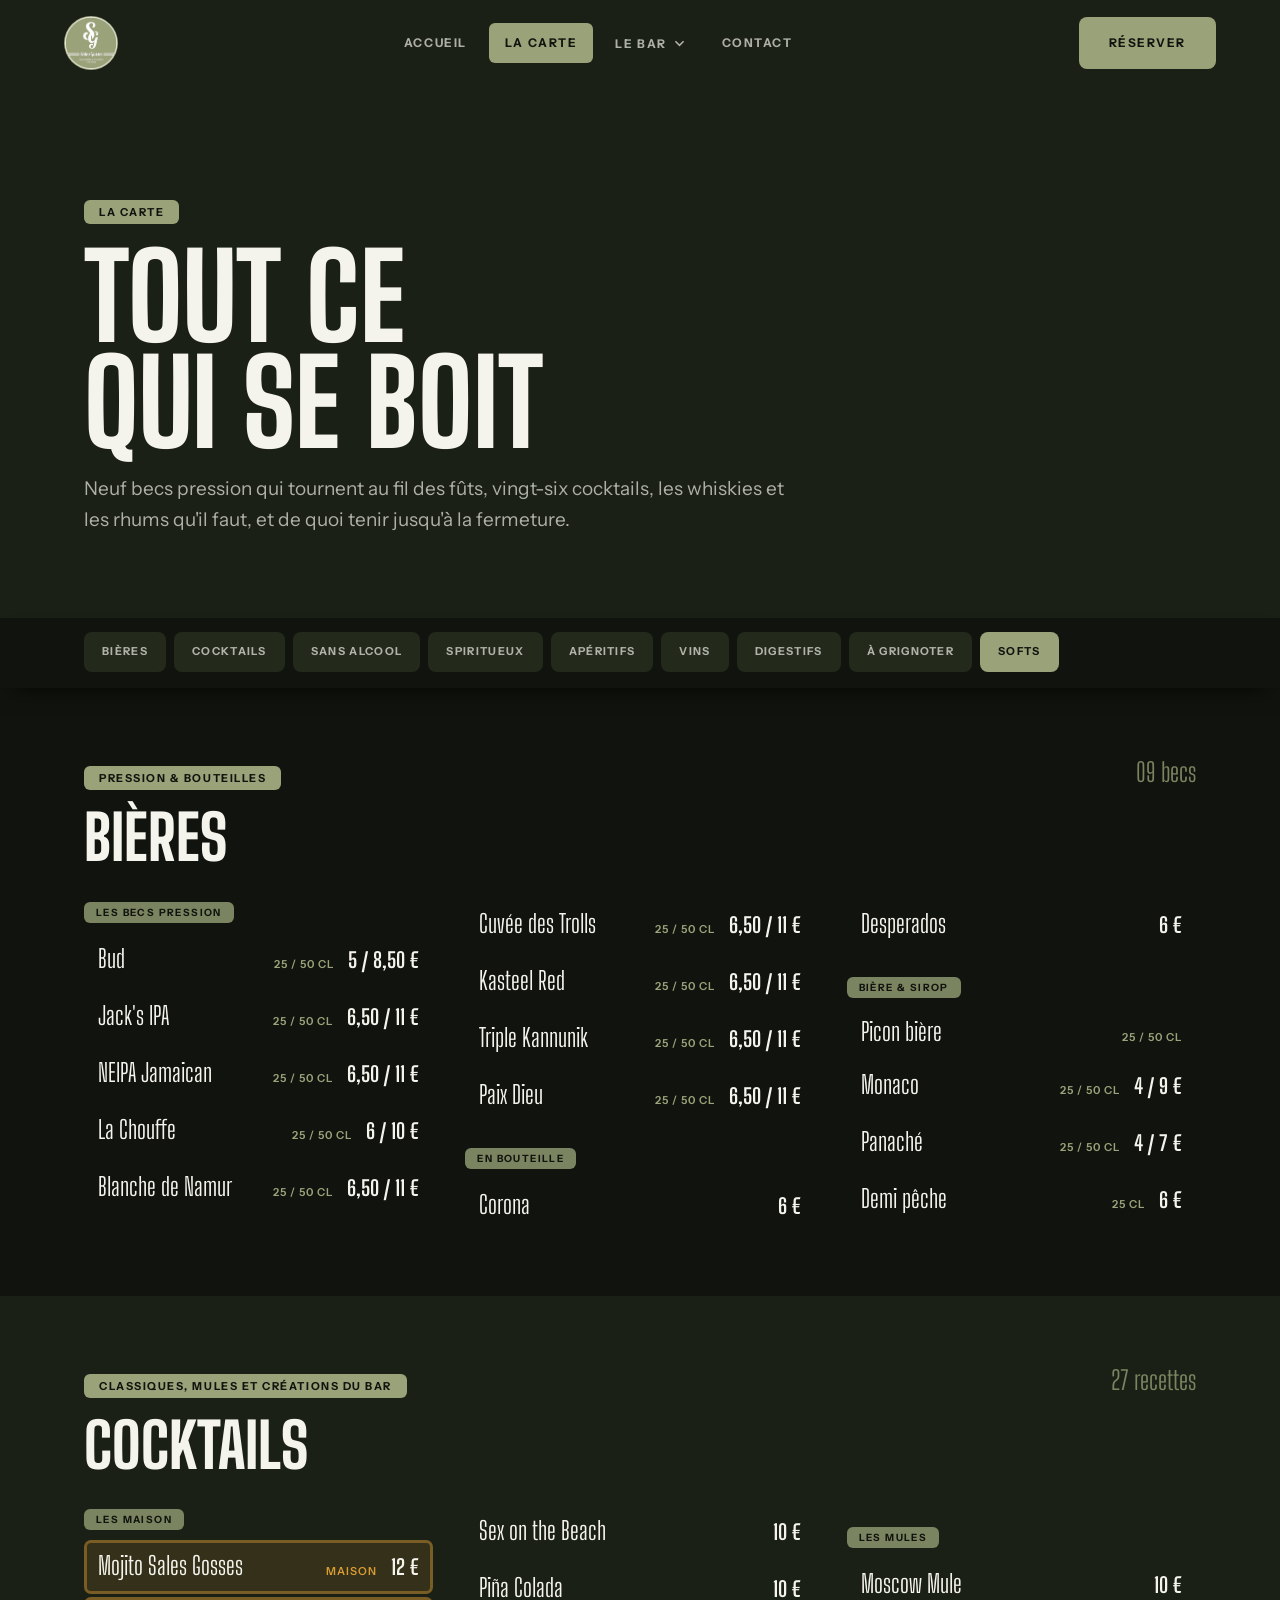
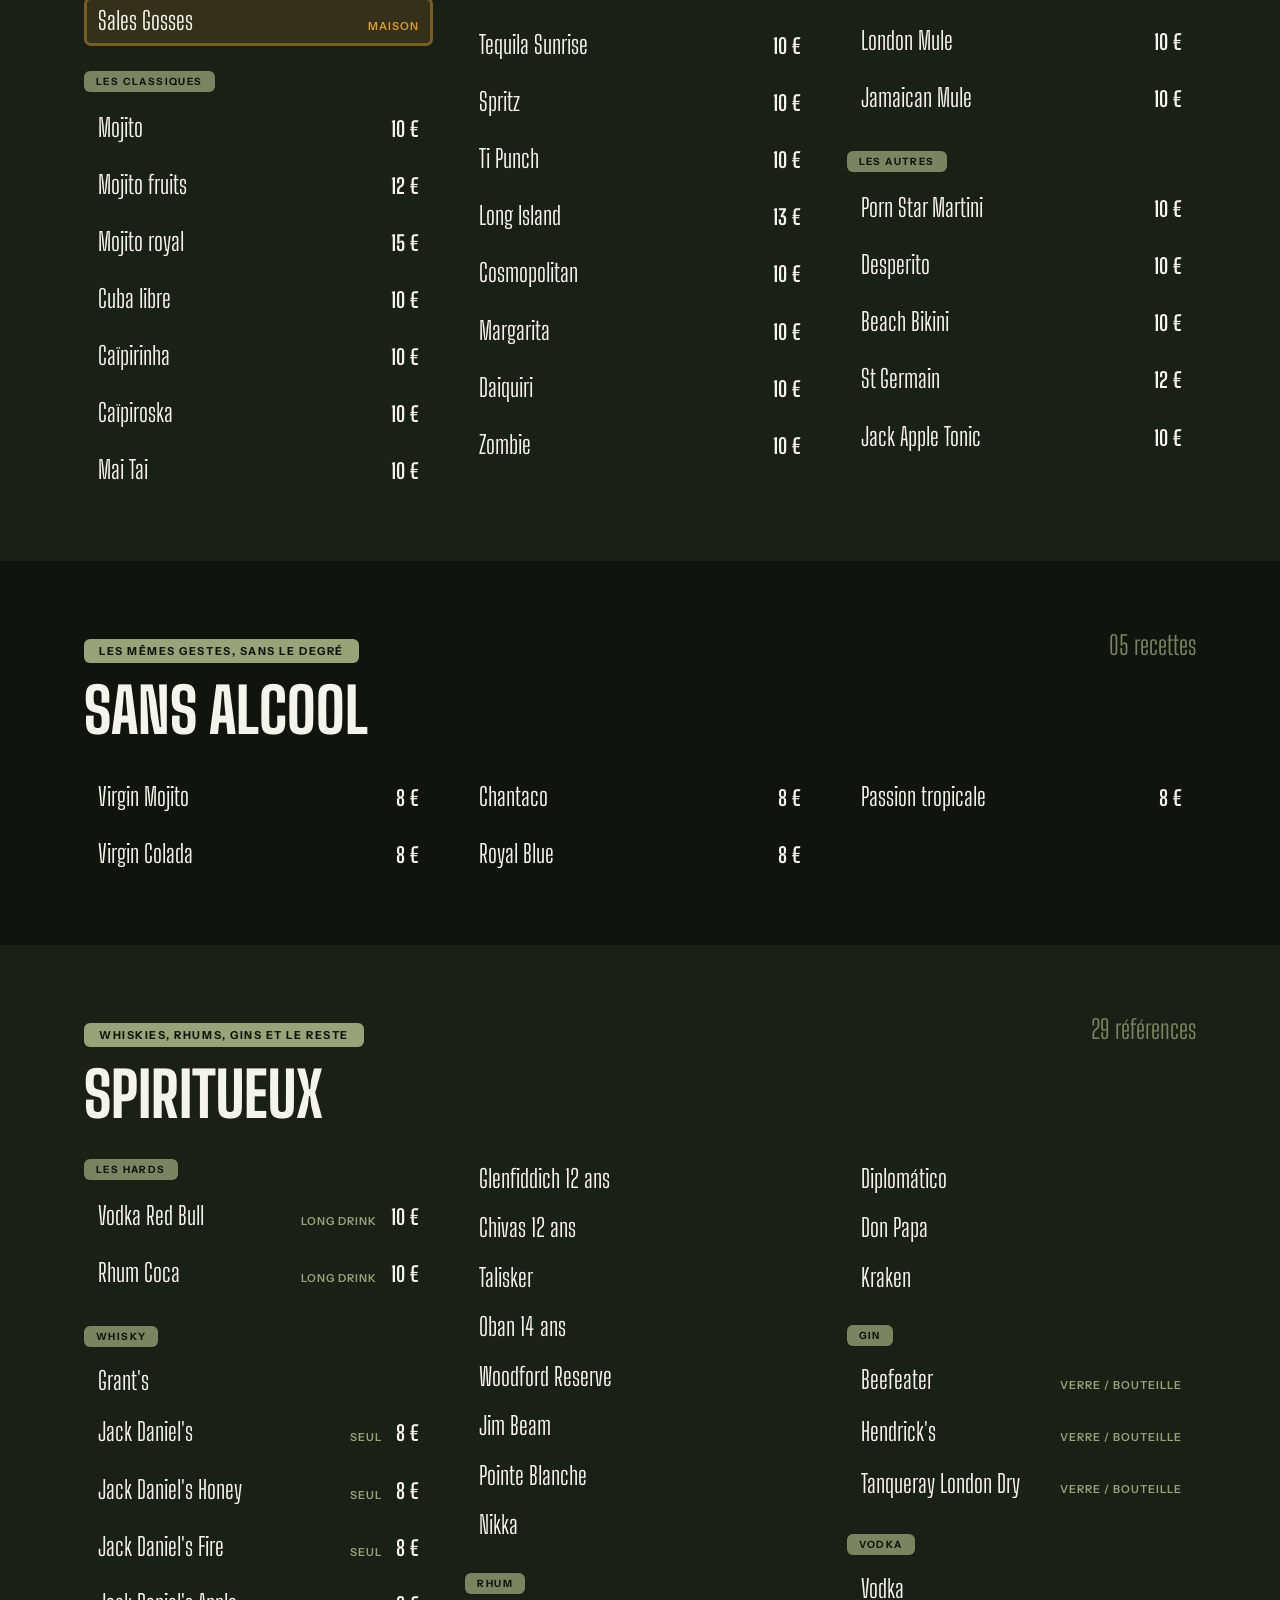
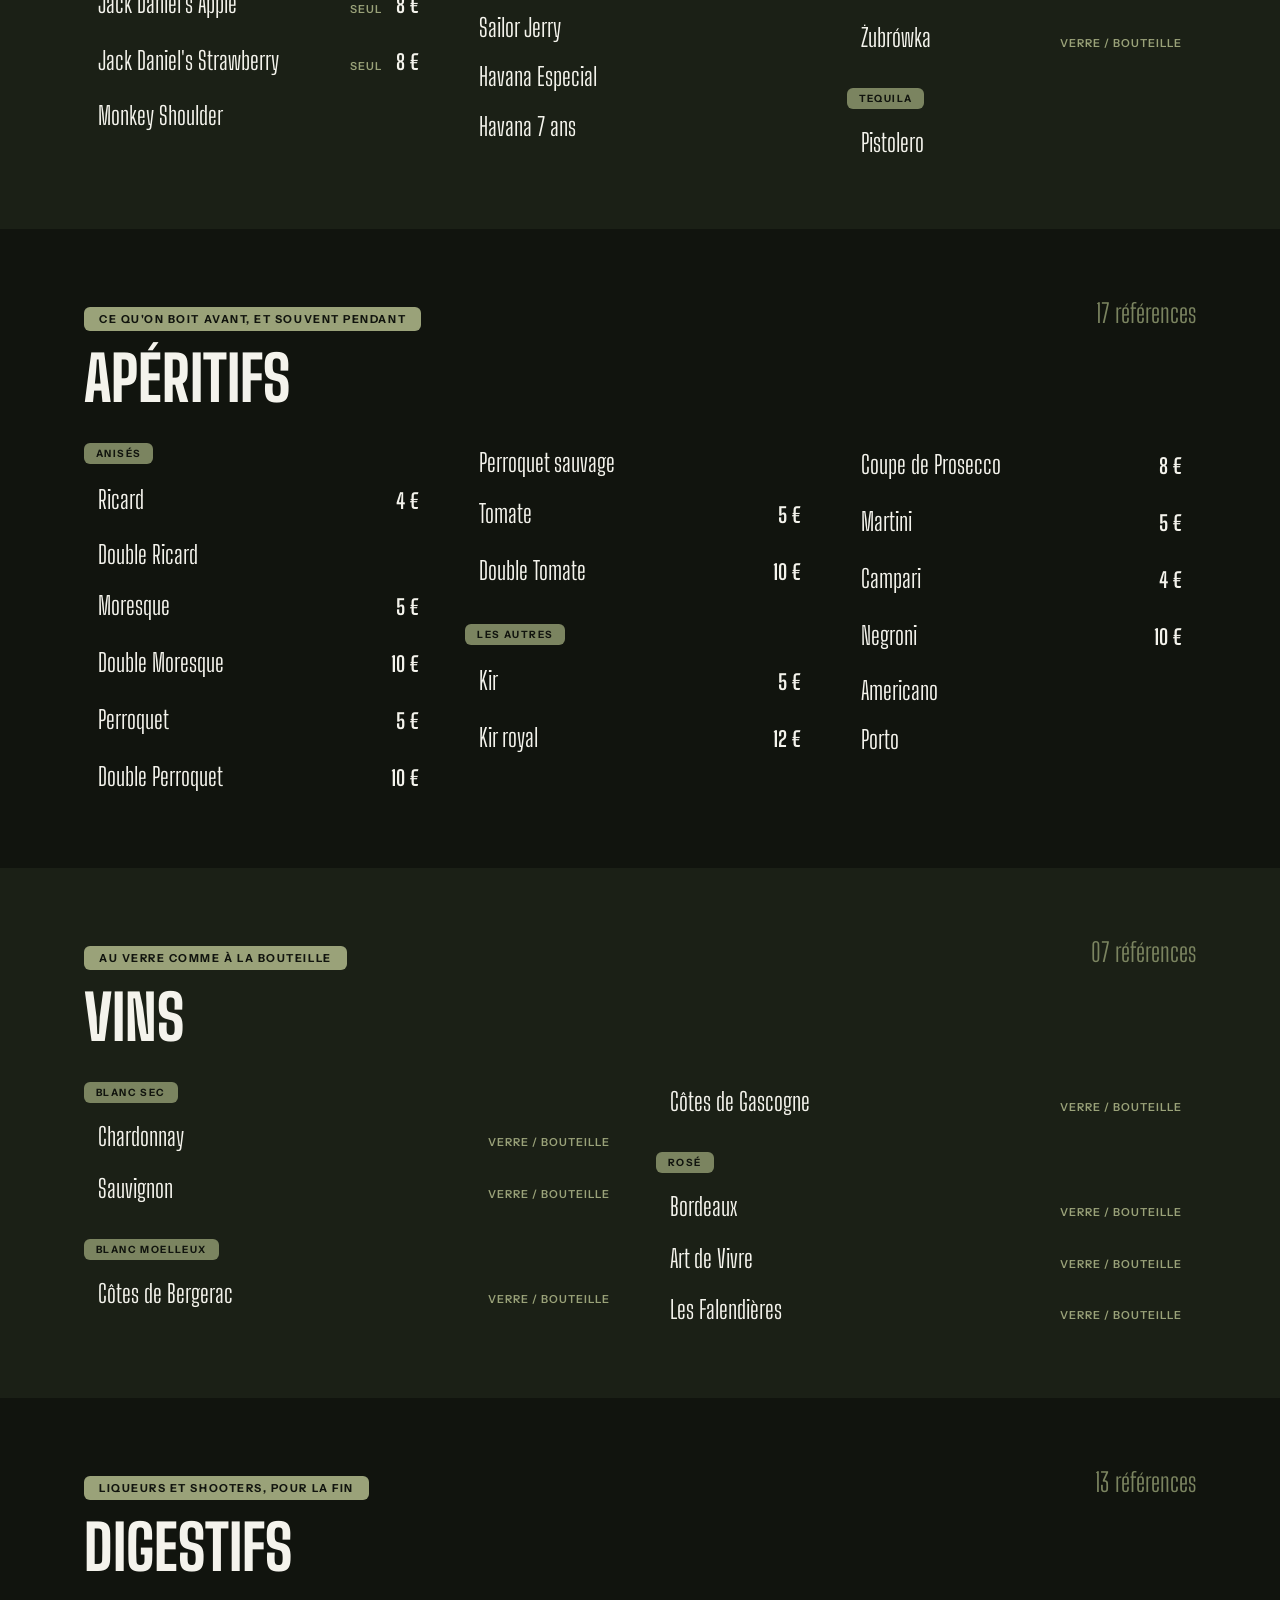
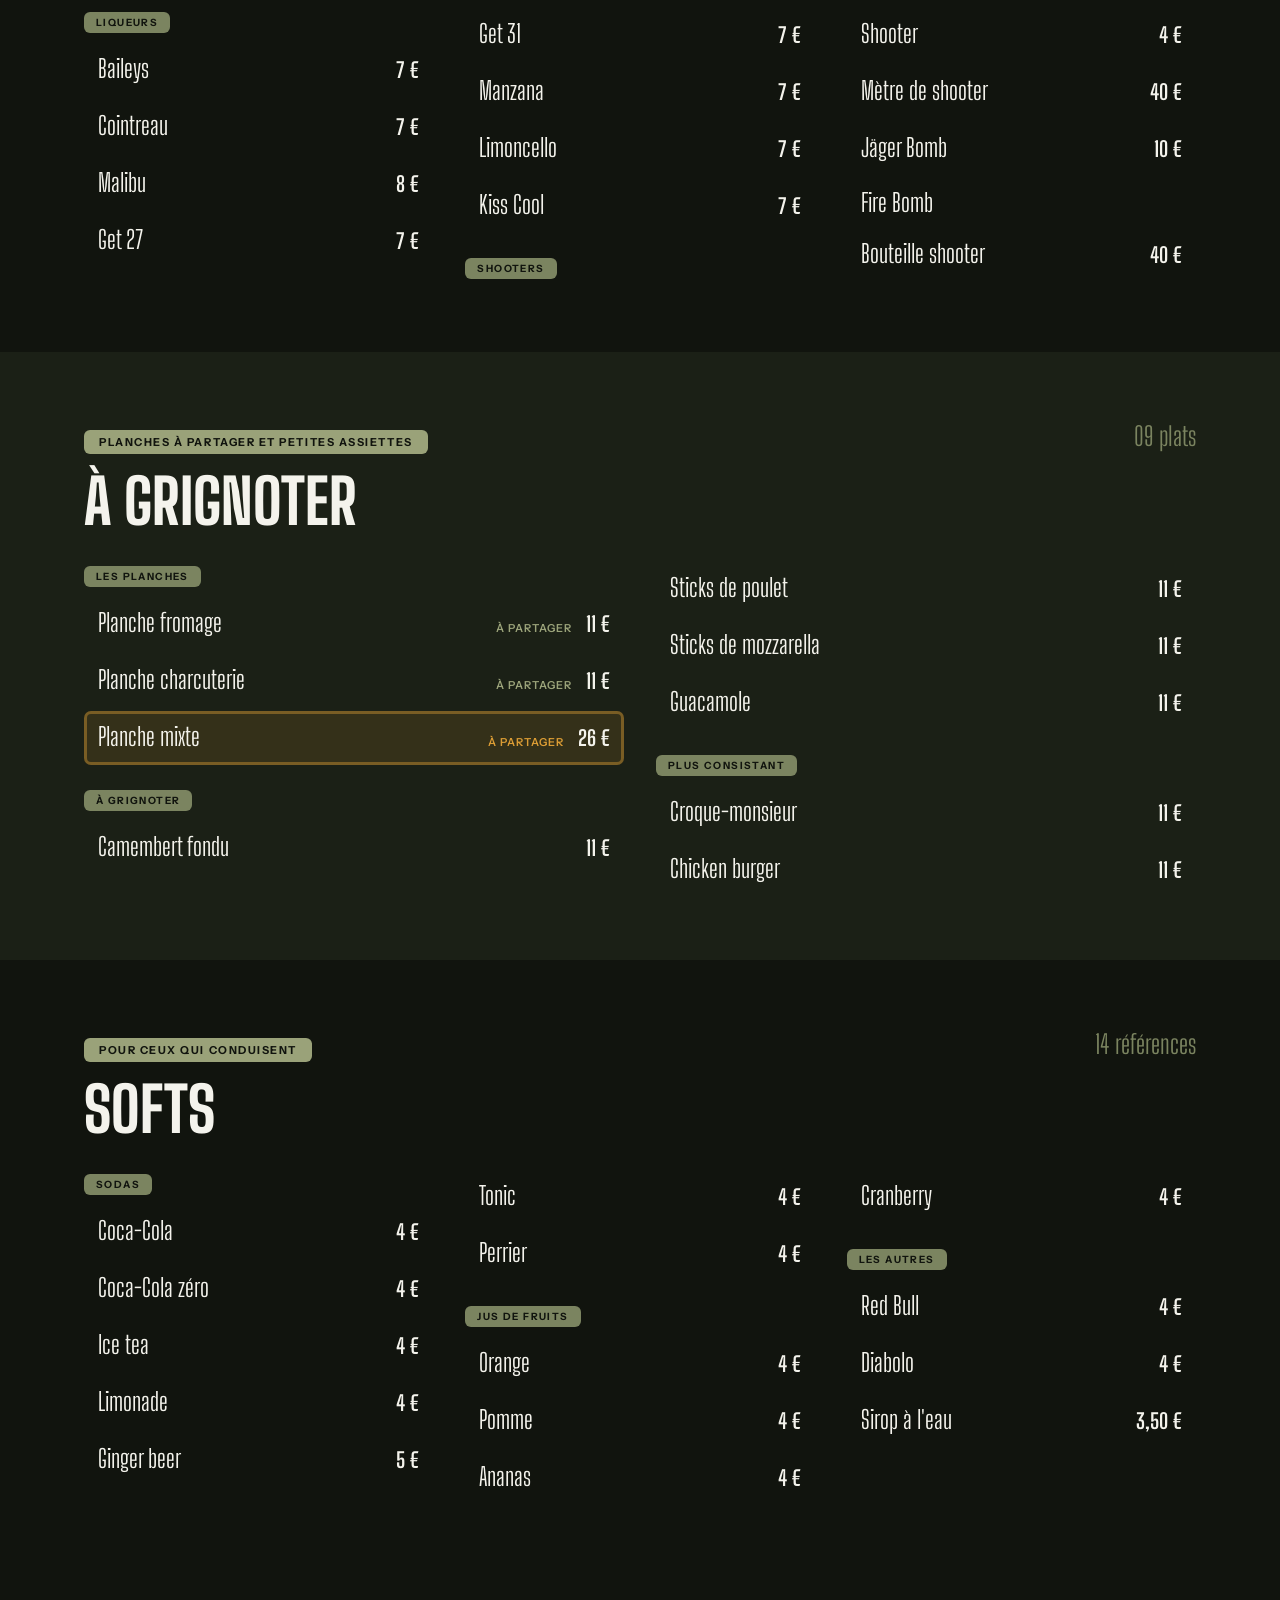
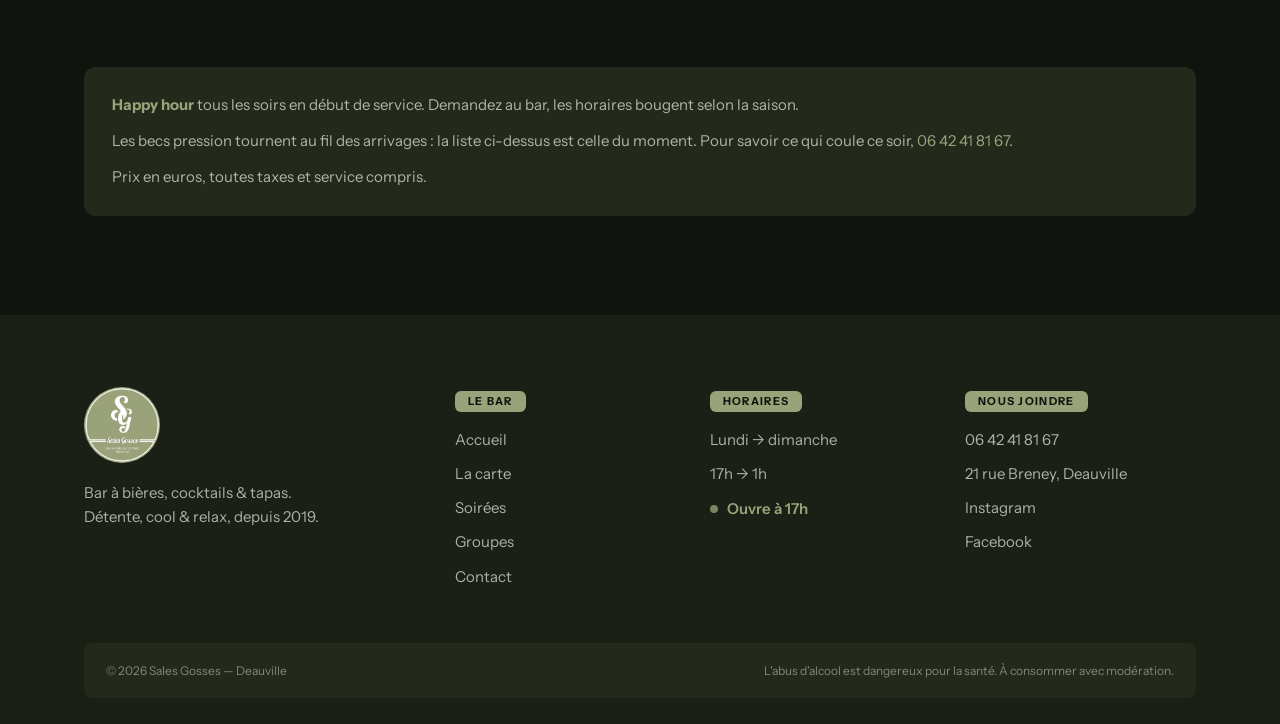
==== commit db4bceba: "Carte : ajout des prix Prix communiqués par le bar sur 100 lignes, nouvelles entrées (Mojito royal, " ====
--- a/carte.html
+++ b/carte.html
@@ -81,22 +81,23 @@
         </div>
         <div class="colonnes apparait">
           <span class="sous-famille">Les becs pression</span>
-          <div class="ligne"><span class="ligne__nom">Bud</span><span class="ligne__detail">25 / 50 cl</span></div>
-          <div class="ligne"><span class="ligne__nom">Jack's IPA</span><span class="ligne__detail">25 / 50 cl</span></div>
-          <div class="ligne"><span class="ligne__nom">NEIPA Jamaican</span><span class="ligne__detail">25 / 50 cl</span></div>
-          <div class="ligne"><span class="ligne__nom">La Chouffe</span><span class="ligne__detail">25 / 50 cl</span></div>
-          <div class="ligne"><span class="ligne__nom">Blanche de Namur</span><span class="ligne__detail">25 / 50 cl</span></div>
-          <div class="ligne"><span class="ligne__nom">Cuvée des Trolls</span><span class="ligne__detail">25 / 50 cl</span></div>
-          <div class="ligne"><span class="ligne__nom">Kasteel Red</span><span class="ligne__detail">25 / 50 cl</span></div>
-          <div class="ligne"><span class="ligne__nom">Triple Kannunik</span><span class="ligne__detail">25 / 50 cl</span></div>
-          <div class="ligne"><span class="ligne__nom">Paix Dieu</span><span class="ligne__detail">25 / 50 cl</span></div>
+          <div class="ligne"><span class="ligne__nom">Bud</span><span class="ligne__detail">25 / 50 cl</span><span class="ligne__prix">5 / 8,50 €</span></div>
+          <div class="ligne"><span class="ligne__nom">Jack's IPA</span><span class="ligne__detail">25 / 50 cl</span><span class="ligne__prix">6,50 / 11 €</span></div>
+          <div class="ligne"><span class="ligne__nom">NEIPA Jamaican</span><span class="ligne__detail">25 / 50 cl</span><span class="ligne__prix">6,50 / 11 €</span></div>
+          <div class="ligne"><span class="ligne__nom">La Chouffe</span><span class="ligne__detail">25 / 50 cl</span><span class="ligne__prix">6 / 10 €</span></div>
+          <div class="ligne"><span class="ligne__nom">Blanche de Namur</span><span class="ligne__detail">25 / 50 cl</span><span class="ligne__prix">6,50 / 11 €</span></div>
+          <div class="ligne"><span class="ligne__nom">Cuvée des Trolls</span><span class="ligne__detail">25 / 50 cl</span><span class="ligne__prix">6,50 / 11 €</span></div>
+          <div class="ligne"><span class="ligne__nom">Kasteel Red</span><span class="ligne__detail">25 / 50 cl</span><span class="ligne__prix">6,50 / 11 €</span></div>
+          <div class="ligne"><span class="ligne__nom">Triple Kannunik</span><span class="ligne__detail">25 / 50 cl</span><span class="ligne__prix">6,50 / 11 €</span></div>
+          <div class="ligne"><span class="ligne__nom">Paix Dieu</span><span class="ligne__detail">25 / 50 cl</span><span class="ligne__prix">6,50 / 11 €</span></div>
           <span class="sous-famille">En bouteille</span>
-          <div class="ligne"><span class="ligne__nom">Corona</span></div>
-          <div class="ligne"><span class="ligne__nom">Desperados</span></div>
+          <div class="ligne"><span class="ligne__nom">Corona</span><span class="ligne__prix">6 €</span></div>
+          <div class="ligne"><span class="ligne__nom">Desperados</span><span class="ligne__prix">6 €</span></div>
           <span class="sous-famille">Bière &amp; sirop</span>
           <div class="ligne"><span class="ligne__nom">Picon bière</span><span class="ligne__detail">25 / 50 cl</span></div>
-          <div class="ligne"><span class="ligne__nom">Monaco</span><span class="ligne__detail">25 / 50 cl</span></div>
-          <div class="ligne"><span class="ligne__nom">Panaché</span><span class="ligne__detail">25 / 50 cl</span></div>
+          <div class="ligne"><span class="ligne__nom">Monaco</span><span class="ligne__detail">25 / 50 cl</span><span class="ligne__prix">4 / 9 €</span></div>
+          <div class="ligne"><span class="ligne__nom">Panaché</span><span class="ligne__detail">25 / 50 cl</span><span class="ligne__prix">4 / 7 €</span></div>
+          <div class="ligne"><span class="ligne__nom">Demi pêche</span><span class="ligne__detail">25 cl</span><span class="ligne__prix">6 €</span></div>
         </div>
       </div>
     </section>
@@ -108,39 +109,40 @@
             <span class="etiquette">Classiques, mules et créations du bar</span>
             <h2>Cocktails</h2>
           </div>
-          <span class="famille__compte">26 recettes</span>
+          <span class="famille__compte">27 recettes</span>
         </div>
         <div class="colonnes apparait">
           <span class="sous-famille">Les maison</span>
-          <div class="ligne ligne--maison"><span class="ligne__nom">Mojito Sales Gosses</span><span class="ligne__detail">Maison</span></div>
+          <div class="ligne ligne--maison"><span class="ligne__nom">Mojito Sales Gosses</span><span class="ligne__detail">Maison</span><span class="ligne__prix">12 €</span></div>
           <div class="ligne ligne--maison"><span class="ligne__nom">Sales Gosses</span><span class="ligne__detail">Maison</span></div>
           <span class="sous-famille">Les classiques</span>
-          <div class="ligne"><span class="ligne__nom">Mojito</span></div>
-          <div class="ligne"><span class="ligne__nom">Mojito fruits</span></div>
-          <div class="ligne"><span class="ligne__nom">Cuba libre</span></div>
-          <div class="ligne"><span class="ligne__nom">Caïpirinha</span></div>
-          <div class="ligne"><span class="ligne__nom">Caïpiroska</span></div>
-          <div class="ligne"><span class="ligne__nom">Mai Tai</span></div>
-          <div class="ligne"><span class="ligne__nom">Sex on the Beach</span></div>
-          <div class="ligne"><span class="ligne__nom">Piña Colada</span></div>
-          <div class="ligne"><span class="ligne__nom">Tequila Sunrise</span></div>
-          <div class="ligne"><span class="ligne__nom">Spritz</span></div>
-          <div class="ligne"><span class="ligne__nom">Ti Punch</span></div>
-          <div class="ligne"><span class="ligne__nom">Long Island</span></div>
-          <div class="ligne"><span class="ligne__nom">Cosmopolitan</span></div>
-          <div class="ligne"><span class="ligne__nom">Margarita</span></div>
-          <div class="ligne"><span class="ligne__nom">Daiquiri</span></div>
-          <div class="ligne"><span class="ligne__nom">Zombie</span></div>
+          <div class="ligne"><span class="ligne__nom">Mojito</span><span class="ligne__prix">10 €</span></div>
+          <div class="ligne"><span class="ligne__nom">Mojito fruits</span><span class="ligne__prix">12 €</span></div>
+          <div class="ligne"><span class="ligne__nom">Mojito royal</span><span class="ligne__prix">15 €</span></div>
+          <div class="ligne"><span class="ligne__nom">Cuba libre</span><span class="ligne__prix">10 €</span></div>
+          <div class="ligne"><span class="ligne__nom">Caïpirinha</span><span class="ligne__prix">10 €</span></div>
+          <div class="ligne"><span class="ligne__nom">Caïpiroska</span><span class="ligne__prix">10 €</span></div>
+          <div class="ligne"><span class="ligne__nom">Mai Tai</span><span class="ligne__prix">10 €</span></div>
+          <div class="ligne"><span class="ligne__nom">Sex on the Beach</span><span class="ligne__prix">10 €</span></div>
+          <div class="ligne"><span class="ligne__nom">Piña Colada</span><span class="ligne__prix">10 €</span></div>
+          <div class="ligne"><span class="ligne__nom">Tequila Sunrise</span><span class="ligne__prix">10 €</span></div>
+          <div class="ligne"><span class="ligne__nom">Spritz</span><span class="ligne__prix">10 €</span></div>
+          <div class="ligne"><span class="ligne__nom">Ti Punch</span><span class="ligne__prix">10 €</span></div>
+          <div class="ligne"><span class="ligne__nom">Long Island</span><span class="ligne__prix">13 €</span></div>
+          <div class="ligne"><span class="ligne__nom">Cosmopolitan</span><span class="ligne__prix">10 €</span></div>
+          <div class="ligne"><span class="ligne__nom">Margarita</span><span class="ligne__prix">10 €</span></div>
+          <div class="ligne"><span class="ligne__nom">Daiquiri</span><span class="ligne__prix">10 €</span></div>
+          <div class="ligne"><span class="ligne__nom">Zombie</span><span class="ligne__prix">10 €</span></div>
           <span class="sous-famille">Les mules</span>
-          <div class="ligne"><span class="ligne__nom">Moscow Mule</span></div>
-          <div class="ligne"><span class="ligne__nom">London Mule</span></div>
-          <div class="ligne"><span class="ligne__nom">Jamaican Mule</span></div>
+          <div class="ligne"><span class="ligne__nom">Moscow Mule</span><span class="ligne__prix">10 €</span></div>
+          <div class="ligne"><span class="ligne__nom">London Mule</span><span class="ligne__prix">10 €</span></div>
+          <div class="ligne"><span class="ligne__nom">Jamaican Mule</span><span class="ligne__prix">10 €</span></div>
           <span class="sous-famille">Les autres</span>
-          <div class="ligne"><span class="ligne__nom">Porn Star Martini</span></div>
-          <div class="ligne"><span class="ligne__nom">Desperito</span></div>
-          <div class="ligne"><span class="ligne__nom">Beach Bikini</span></div>
-          <div class="ligne"><span class="ligne__nom">St Germain</span></div>
-          <div class="ligne"><span class="ligne__nom">Jack Apple Tonic</span></div>
+          <div class="ligne"><span class="ligne__nom">Porn Star Martini</span><span class="ligne__prix">10 €</span></div>
+          <div class="ligne"><span class="ligne__nom">Desperito</span><span class="ligne__prix">10 €</span></div>
+          <div class="ligne"><span class="ligne__nom">Beach Bikini</span><span class="ligne__prix">10 €</span></div>
+          <div class="ligne"><span class="ligne__nom">St Germain</span><span class="ligne__prix">12 €</span></div>
+          <div class="ligne"><span class="ligne__nom">Jack Apple Tonic</span><span class="ligne__prix">10 €</span></div>
         </div>
       </div>
     </section>
@@ -155,11 +157,11 @@
           <span class="famille__compte">05 recettes</span>
         </div>
         <div class="colonnes apparait">
-          <div class="ligne"><span class="ligne__nom">Virgin Mojito</span></div>
-          <div class="ligne"><span class="ligne__nom">Virgin Colada</span></div>
-          <div class="ligne"><span class="ligne__nom">Chantaco</span></div>
-          <div class="ligne"><span class="ligne__nom">Royal Blue</span></div>
-          <div class="ligne"><span class="ligne__nom">Passion tropicale</span></div>
+          <div class="ligne"><span class="ligne__nom">Virgin Mojito</span><span class="ligne__prix">8 €</span></div>
+          <div class="ligne"><span class="ligne__nom">Virgin Colada</span><span class="ligne__prix">8 €</span></div>
+          <div class="ligne"><span class="ligne__nom">Chantaco</span><span class="ligne__prix">8 €</span></div>
+          <div class="ligne"><span class="ligne__nom">Royal Blue</span><span class="ligne__prix">8 €</span></div>
+          <div class="ligne"><span class="ligne__nom">Passion tropicale</span><span class="ligne__prix">8 €</span></div>
         </div>
       </div>
     </section>
@@ -171,16 +173,19 @@
             <span class="etiquette">Whiskies, rhums, gins et le reste</span>
             <h2>Spiritueux</h2>
           </div>
-          <span class="famille__compte">27 références</span>
-        </div>
-        <div class="colonnes apparait">
+          <span class="famille__compte">29 références</span>
+        </div>
+        <div class="colonnes apparait">
+          <span class="sous-famille">Les hards</span>
+          <div class="ligne"><span class="ligne__nom">Vodka Red Bull</span><span class="ligne__detail">Long drink</span><span class="ligne__prix">10 €</span></div>
+          <div class="ligne"><span class="ligne__nom">Rhum Coca</span><span class="ligne__detail">Long drink</span><span class="ligne__prix">10 €</span></div>
           <span class="sous-famille">Whisky</span>
           <div class="ligne"><span class="ligne__nom">Grant's</span></div>
-          <div class="ligne"><span class="ligne__nom">Jack Daniel's</span></div>
-          <div class="ligne"><span class="ligne__nom">Jack Daniel's Honey</span></div>
-          <div class="ligne"><span class="ligne__nom">Jack Daniel's Fire</span></div>
-          <div class="ligne"><span class="ligne__nom">Jack Daniel's Apple</span></div>
-          <div class="ligne"><span class="ligne__nom">Jack Daniel's Strawberry</span></div>
+          <div class="ligne"><span class="ligne__nom">Jack Daniel's</span><span class="ligne__detail">Seul</span><span class="ligne__prix">8 €</span></div>
+          <div class="ligne"><span class="ligne__nom">Jack Daniel's Honey</span><span class="ligne__detail">Seul</span><span class="ligne__prix">8 €</span></div>
+          <div class="ligne"><span class="ligne__nom">Jack Daniel's Fire</span><span class="ligne__detail">Seul</span><span class="ligne__prix">8 €</span></div>
+          <div class="ligne"><span class="ligne__nom">Jack Daniel's Apple</span><span class="ligne__detail">Seul</span><span class="ligne__prix">8 €</span></div>
+          <div class="ligne"><span class="ligne__nom">Jack Daniel's Strawberry</span><span class="ligne__detail">Seul</span><span class="ligne__prix">8 €</span></div>
           <div class="ligne"><span class="ligne__nom">Monkey Shoulder</span></div>
           <div class="ligne"><span class="ligne__nom">Glenfiddich 12 ans</span></div>
           <div class="ligne"><span class="ligne__nom">Chivas 12 ans</span></div>
@@ -217,25 +222,26 @@
             <span class="etiquette">Ce qu'on boit avant, et souvent pendant</span>
             <h2>Apéritifs</h2>
           </div>
-          <span class="famille__compte">16 références</span>
+          <span class="famille__compte">17 références</span>
         </div>
         <div class="colonnes apparait">
           <span class="sous-famille">Anisés</span>
-          <div class="ligne"><span class="ligne__nom">Ricard</span></div>
+          <div class="ligne"><span class="ligne__nom">Ricard</span><span class="ligne__prix">4 €</span></div>
           <div class="ligne"><span class="ligne__nom">Double Ricard</span></div>
-          <div class="ligne"><span class="ligne__nom">Moresque</span></div>
-          <div class="ligne"><span class="ligne__nom">Double Moresque</span></div>
-          <div class="ligne"><span class="ligne__nom">Perroquet</span></div>
-          <div class="ligne"><span class="ligne__nom">Double Perroquet</span></div>
+          <div class="ligne"><span class="ligne__nom">Moresque</span><span class="ligne__prix">5 €</span></div>
+          <div class="ligne"><span class="ligne__nom">Double Moresque</span><span class="ligne__prix">10 €</span></div>
+          <div class="ligne"><span class="ligne__nom">Perroquet</span><span class="ligne__prix">5 €</span></div>
+          <div class="ligne"><span class="ligne__nom">Double Perroquet</span><span class="ligne__prix">10 €</span></div>
           <div class="ligne"><span class="ligne__nom">Perroquet sauvage</span></div>
-          <div class="ligne"><span class="ligne__nom">Tomate</span></div>
-          <div class="ligne"><span class="ligne__nom">Double Tomate</span></div>
+          <div class="ligne"><span class="ligne__nom">Tomate</span><span class="ligne__prix">5 €</span></div>
+          <div class="ligne"><span class="ligne__nom">Double Tomate</span><span class="ligne__prix">10 €</span></div>
           <span class="sous-famille">Les autres</span>
-          <div class="ligne"><span class="ligne__nom">Kir</span></div>
-          <div class="ligne"><span class="ligne__nom">Kir royal</span></div>
-          <div class="ligne"><span class="ligne__nom">Martini</span></div>
-          <div class="ligne"><span class="ligne__nom">Campari</span></div>
-          <div class="ligne"><span class="ligne__nom">Negroni</span></div>
+          <div class="ligne"><span class="ligne__nom">Kir</span><span class="ligne__prix">5 €</span></div>
+          <div class="ligne"><span class="ligne__nom">Kir royal</span><span class="ligne__prix">12 €</span></div>
+          <div class="ligne"><span class="ligne__nom">Coupe de Prosecco</span><span class="ligne__prix">8 €</span></div>
+          <div class="ligne"><span class="ligne__nom">Martini</span><span class="ligne__prix">5 €</span></div>
+          <div class="ligne"><span class="ligne__nom">Campari</span><span class="ligne__prix">4 €</span></div>
+          <div class="ligne"><span class="ligne__nom">Negroni</span><span class="ligne__prix">10 €</span></div>
           <div class="ligne"><span class="ligne__nom">Americano</span></div>
           <div class="ligne"><span class="ligne__nom">Porto</span></div>
         </div>
@@ -273,22 +279,24 @@
             <span class="etiquette">Liqueurs et shooters, pour la fin</span>
             <h2>Digestifs</h2>
           </div>
-          <span class="famille__compte">11 références</span>
+          <span class="famille__compte">13 références</span>
         </div>
         <div class="colonnes apparait">
           <span class="sous-famille">Liqueurs</span>
-          <div class="ligne"><span class="ligne__nom">Baileys</span></div>
-          <div class="ligne"><span class="ligne__nom">Cointreau</span></div>
-          <div class="ligne"><span class="ligne__nom">Malibu</span></div>
-          <div class="ligne"><span class="ligne__nom">Get 27</span></div>
-          <div class="ligne"><span class="ligne__nom">Get 31</span></div>
-          <div class="ligne"><span class="ligne__nom">Manzana</span></div>
-          <div class="ligne"><span class="ligne__nom">Limoncello</span></div>
-          <div class="ligne"><span class="ligne__nom">Kiss Cool</span></div>
+          <div class="ligne"><span class="ligne__nom">Baileys</span><span class="ligne__prix">7 €</span></div>
+          <div class="ligne"><span class="ligne__nom">Cointreau</span><span class="ligne__prix">7 €</span></div>
+          <div class="ligne"><span class="ligne__nom">Malibu</span><span class="ligne__prix">8 €</span></div>
+          <div class="ligne"><span class="ligne__nom">Get 27</span><span class="ligne__prix">7 €</span></div>
+          <div class="ligne"><span class="ligne__nom">Get 31</span><span class="ligne__prix">7 €</span></div>
+          <div class="ligne"><span class="ligne__nom">Manzana</span><span class="ligne__prix">7 €</span></div>
+          <div class="ligne"><span class="ligne__nom">Limoncello</span><span class="ligne__prix">7 €</span></div>
+          <div class="ligne"><span class="ligne__nom">Kiss Cool</span><span class="ligne__prix">7 €</span></div>
           <span class="sous-famille">Shooters</span>
-          <div class="ligne"><span class="ligne__nom">Jäger Bomb</span></div>
+          <div class="ligne"><span class="ligne__nom">Shooter</span><span class="ligne__prix">4 €</span></div>
+          <div class="ligne"><span class="ligne__nom">Mètre de shooter</span><span class="ligne__prix">40 €</span></div>
+          <div class="ligne"><span class="ligne__nom">Jäger Bomb</span><span class="ligne__prix">10 €</span></div>
           <div class="ligne"><span class="ligne__nom">Fire Bomb</span></div>
-          <div class="ligne"><span class="ligne__nom">Bouteille shooter</span></div>
+          <div class="ligne"><span class="ligne__nom">Bouteille shooter</span><span class="ligne__prix">40 €</span></div>
         </div>
       </div>
     </section>
@@ -304,17 +312,17 @@
         </div>
         <div class="colonnes colonnes--large apparait">
           <span class="sous-famille">Les planches</span>
-          <div class="ligne"><span class="ligne__nom">Planche fromage</span><span class="ligne__detail">À partager</span></div>
-          <div class="ligne"><span class="ligne__nom">Planche charcuterie</span><span class="ligne__detail">À partager</span></div>
-          <div class="ligne ligne--maison"><span class="ligne__nom">Planche mixte</span><span class="ligne__detail">À partager</span></div>
+          <div class="ligne"><span class="ligne__nom">Planche fromage</span><span class="ligne__detail">À partager</span><span class="ligne__prix">11 €</span></div>
+          <div class="ligne"><span class="ligne__nom">Planche charcuterie</span><span class="ligne__detail">À partager</span><span class="ligne__prix">11 €</span></div>
+          <div class="ligne ligne--maison"><span class="ligne__nom">Planche mixte</span><span class="ligne__detail">À partager</span><span class="ligne__prix">26 €</span></div>
           <span class="sous-famille">À grignoter</span>
-          <div class="ligne"><span class="ligne__nom">Camembert fondu</span></div>
-          <div class="ligne"><span class="ligne__nom">Sticks de poulet</span></div>
-          <div class="ligne"><span class="ligne__nom">Sticks de mozzarella</span></div>
-          <div class="ligne"><span class="ligne__nom">Guacamole</span></div>
+          <div class="ligne"><span class="ligne__nom">Camembert fondu</span><span class="ligne__prix">11 €</span></div>
+          <div class="ligne"><span class="ligne__nom">Sticks de poulet</span><span class="ligne__prix">11 €</span></div>
+          <div class="ligne"><span class="ligne__nom">Sticks de mozzarella</span><span class="ligne__prix">11 €</span></div>
+          <div class="ligne"><span class="ligne__nom">Guacamole</span><span class="ligne__prix">11 €</span></div>
           <span class="sous-famille">Plus consistant</span>
-          <div class="ligne"><span class="ligne__nom">Croque-monsieur</span></div>
-          <div class="ligne"><span class="ligne__nom">Chicken burger</span></div>
+          <div class="ligne"><span class="ligne__nom">Croque-monsieur</span><span class="ligne__prix">11 €</span></div>
+          <div class="ligne"><span class="ligne__nom">Chicken burger</span><span class="ligne__prix">11 €</span></div>
         </div>
       </div>
     </section>
@@ -330,22 +338,22 @@
         </div>
         <div class="colonnes apparait">
           <span class="sous-famille">Sodas</span>
-          <div class="ligne"><span class="ligne__nom">Coca-Cola</span></div>
-          <div class="ligne"><span class="ligne__nom">Coca-Cola zéro</span></div>
-          <div class="ligne"><span class="ligne__nom">Ice tea</span></div>
-          <div class="ligne"><span class="ligne__nom">Limonade</span></div>
-          <div class="ligne"><span class="ligne__nom">Ginger beer</span></div>
-          <div class="ligne"><span class="ligne__nom">Tonic</span></div>
-          <div class="ligne"><span class="ligne__nom">Perrier</span></div>
+          <div class="ligne"><span class="ligne__nom">Coca-Cola</span><span class="ligne__prix">4 €</span></div>
+          <div class="ligne"><span class="ligne__nom">Coca-Cola zéro</span><span class="ligne__prix">4 €</span></div>
+          <div class="ligne"><span class="ligne__nom">Ice tea</span><span class="ligne__prix">4 €</span></div>
+          <div class="ligne"><span class="ligne__nom">Limonade</span><span class="ligne__prix">4 €</span></div>
+          <div class="ligne"><span class="ligne__nom">Ginger beer</span><span class="ligne__prix">5 €</span></div>
+          <div class="ligne"><span class="ligne__nom">Tonic</span><span class="ligne__prix">4 €</span></div>
+          <div class="ligne"><span class="ligne__nom">Perrier</span><span class="ligne__prix">4 €</span></div>
           <span class="sous-famille">Jus de fruits</span>
-          <div class="ligne"><span class="ligne__nom">Orange</span></div>
-          <div class="ligne"><span class="ligne__nom">Pomme</span></div>
-          <div class="ligne"><span class="ligne__nom">Ananas</span></div>
-          <div class="ligne"><span class="ligne__nom">Cranberry</span></div>
+          <div class="ligne"><span class="ligne__nom">Orange</span><span class="ligne__prix">4 €</span></div>
+          <div class="ligne"><span class="ligne__nom">Pomme</span><span class="ligne__prix">4 €</span></div>
+          <div class="ligne"><span class="ligne__nom">Ananas</span><span class="ligne__prix">4 €</span></div>
+          <div class="ligne"><span class="ligne__nom">Cranberry</span><span class="ligne__prix">4 €</span></div>
           <span class="sous-famille">Les autres</span>
-          <div class="ligne"><span class="ligne__nom">Red Bull</span></div>
-          <div class="ligne"><span class="ligne__nom">Diabolo</span></div>
-          <div class="ligne"><span class="ligne__nom">Sirop à l'eau</span></div>
+          <div class="ligne"><span class="ligne__nom">Red Bull</span><span class="ligne__prix">4 €</span></div>
+          <div class="ligne"><span class="ligne__nom">Diabolo</span><span class="ligne__prix">4 €</span></div>
+          <div class="ligne"><span class="ligne__nom">Sirop à l'eau</span><span class="ligne__prix">3,50 €</span></div>
         </div>
       </div>
     </section>
@@ -362,6 +370,9 @@
             est celle du moment. Pour savoir ce qui coule ce soir,
             <a href="tel:+33642418167" class="accent">06 42 41 81 67</a>.
           </p>
+          <p style="margin:12px 0 0">
+            Prix en euros, toutes taxes et service compris.
+          </p>
         </div>
       </div>
     </section>
--- a/assets/css/style.css
+++ b/assets/css/style.css
@@ -747,6 +747,16 @@
   font-family: var(--enseigne);
   font-size: 25px;
   line-height: 1.06;
+  flex: 1;
+}
+/* Prix : chiffres à chasse fixe pour que les colonnes s'alignent */
+.ligne__prix {
+  flex-shrink: 0;
+  font-family: var(--enseigne);
+  font-size: 21px;
+  font-weight: 700;
+  font-variant-numeric: tabular-nums;
+  white-space: nowrap;
 }
 .ligne__detail {
   flex-shrink: 0;
@@ -804,6 +814,8 @@
   .colonnes,
   .colonnes--large { columns: 1; }
   .ligne__nom { font-size: 22px; }
+  .ligne { gap: 10px; }
+  .ligne__prix { font-size: 19px; }
 }
 
 /* ==========================================================================
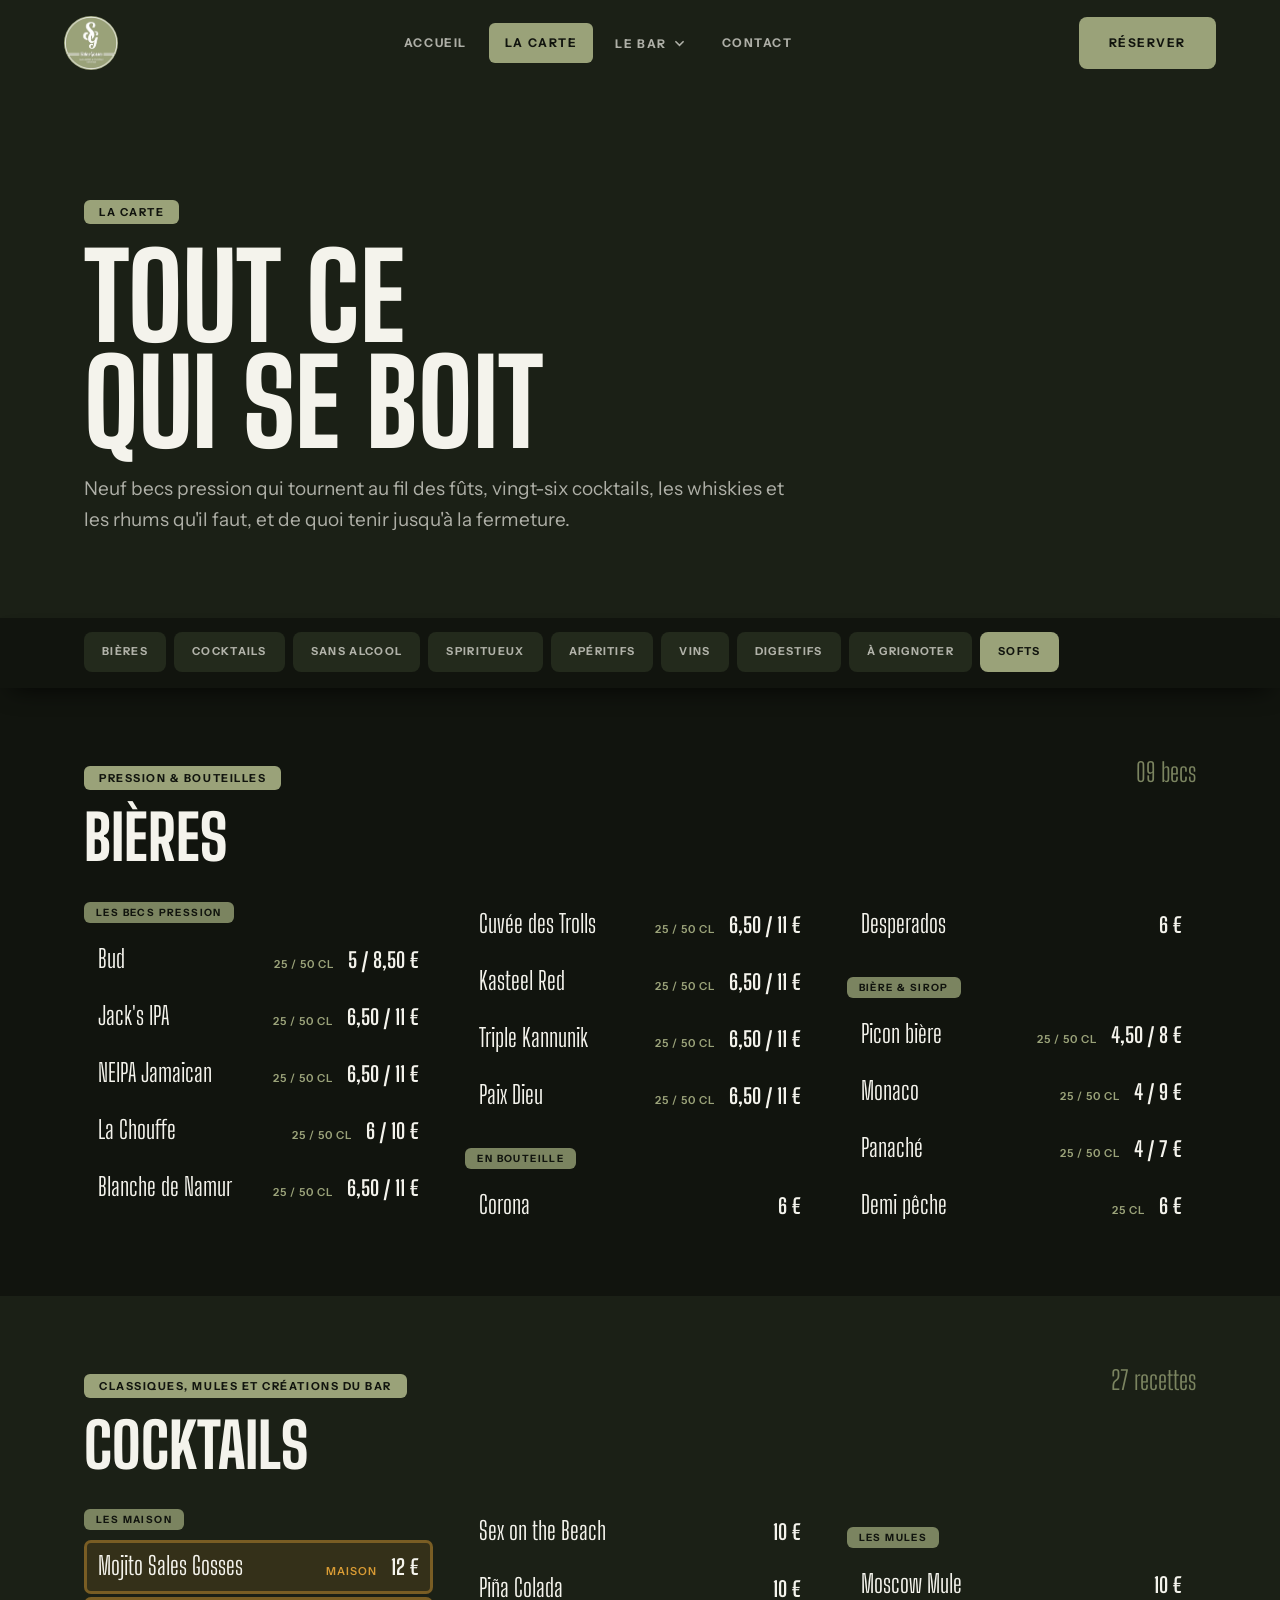
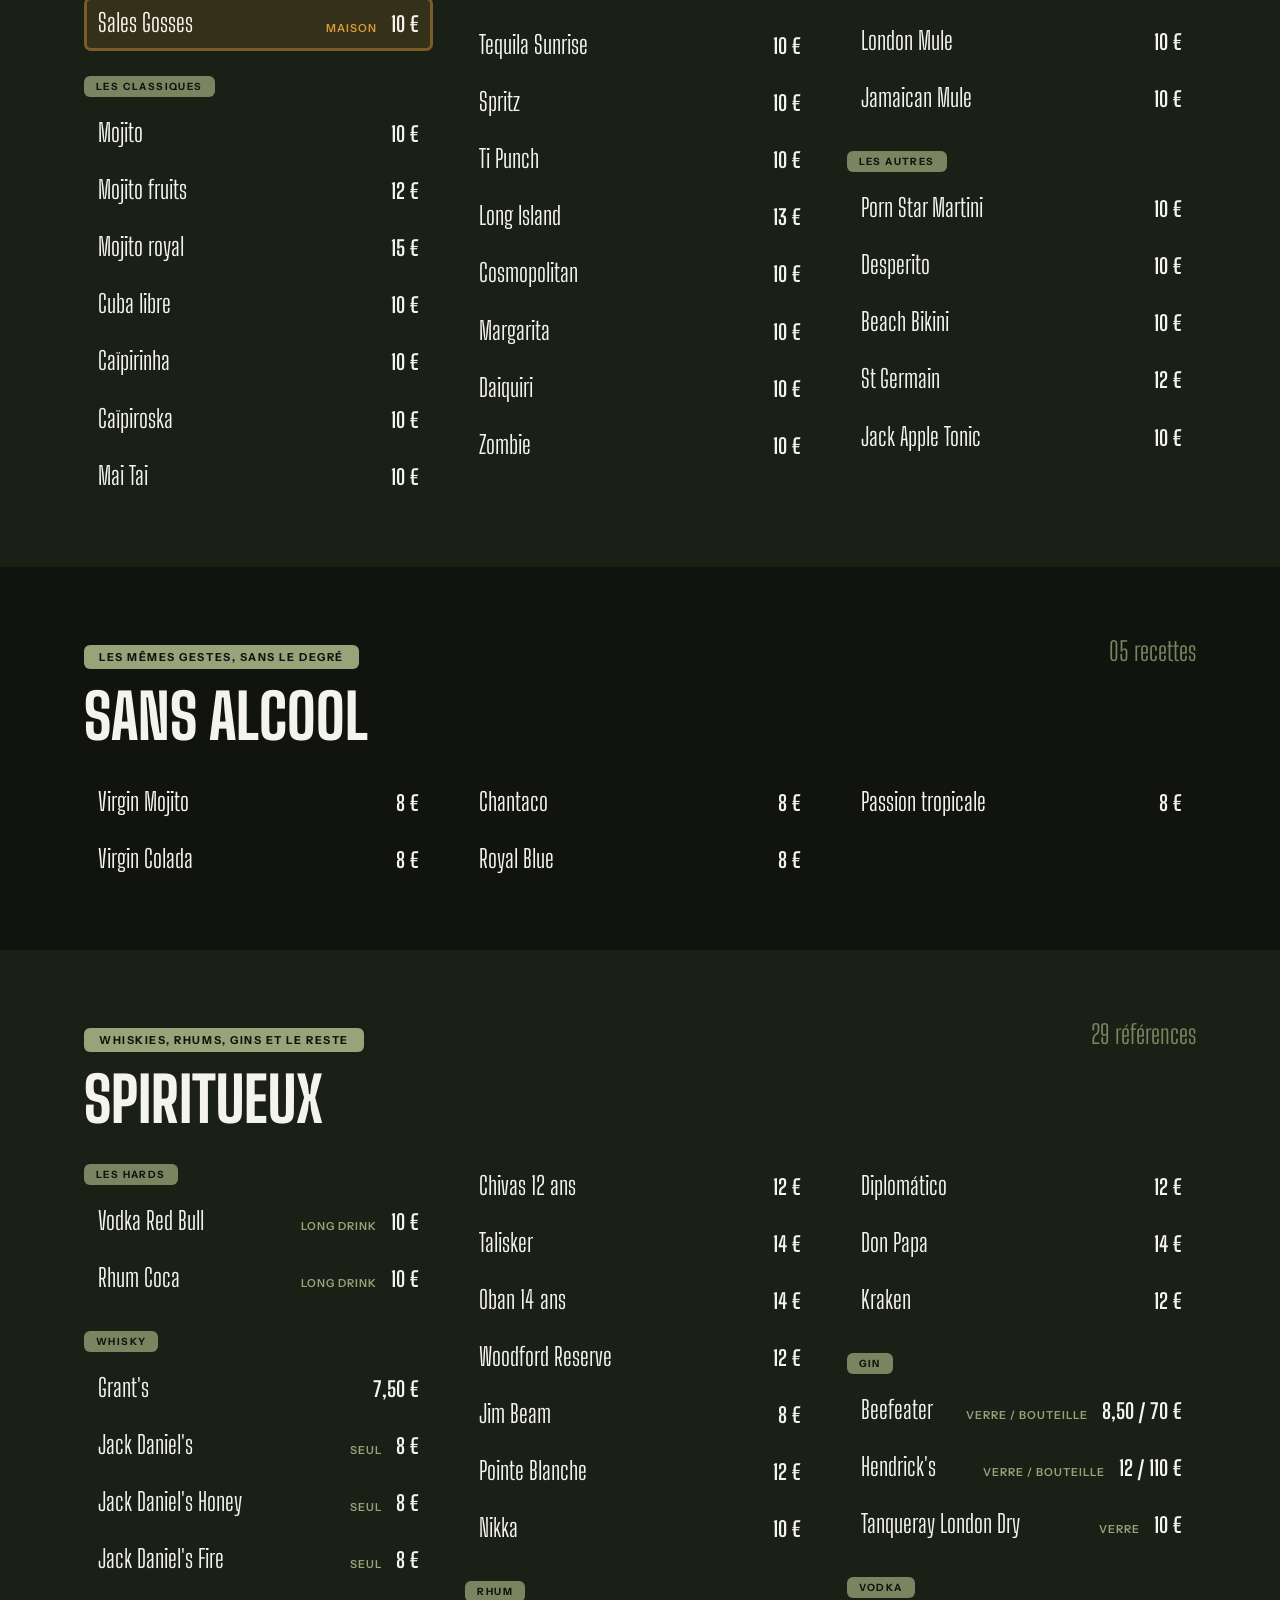
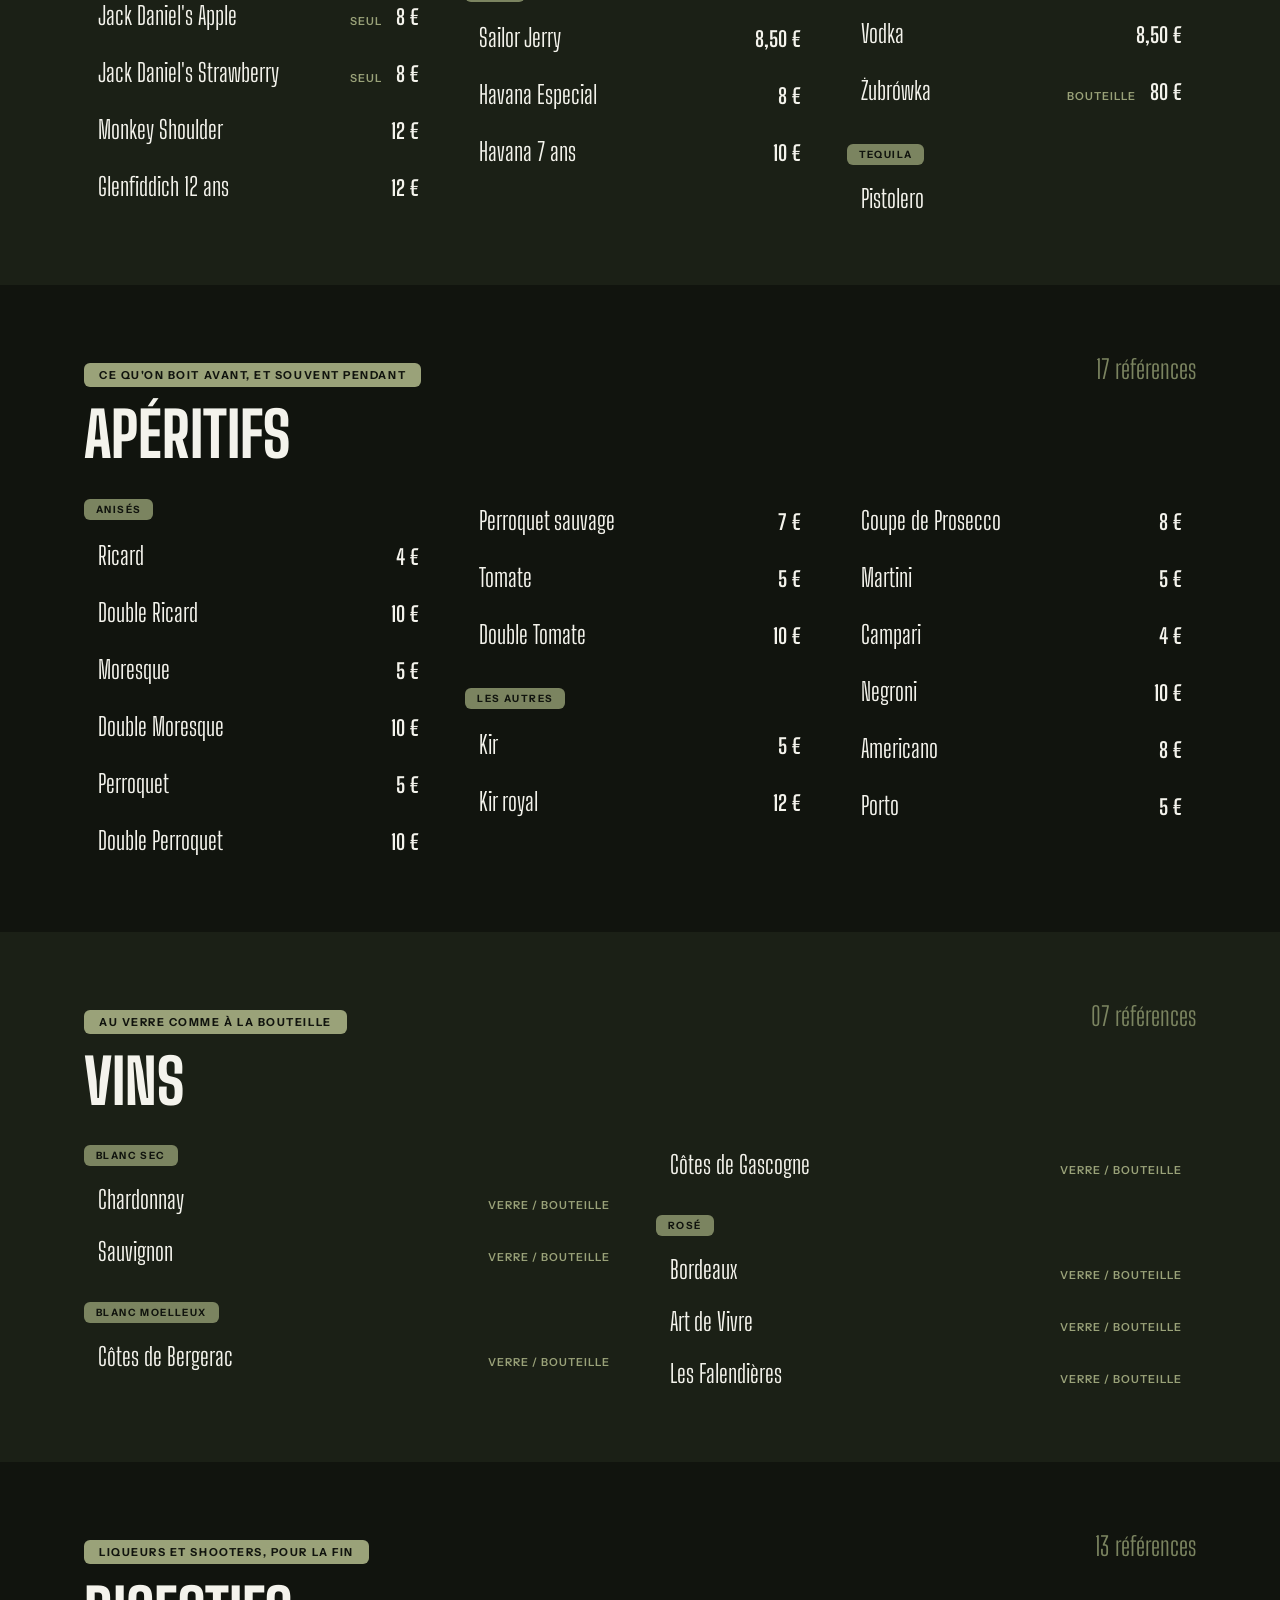
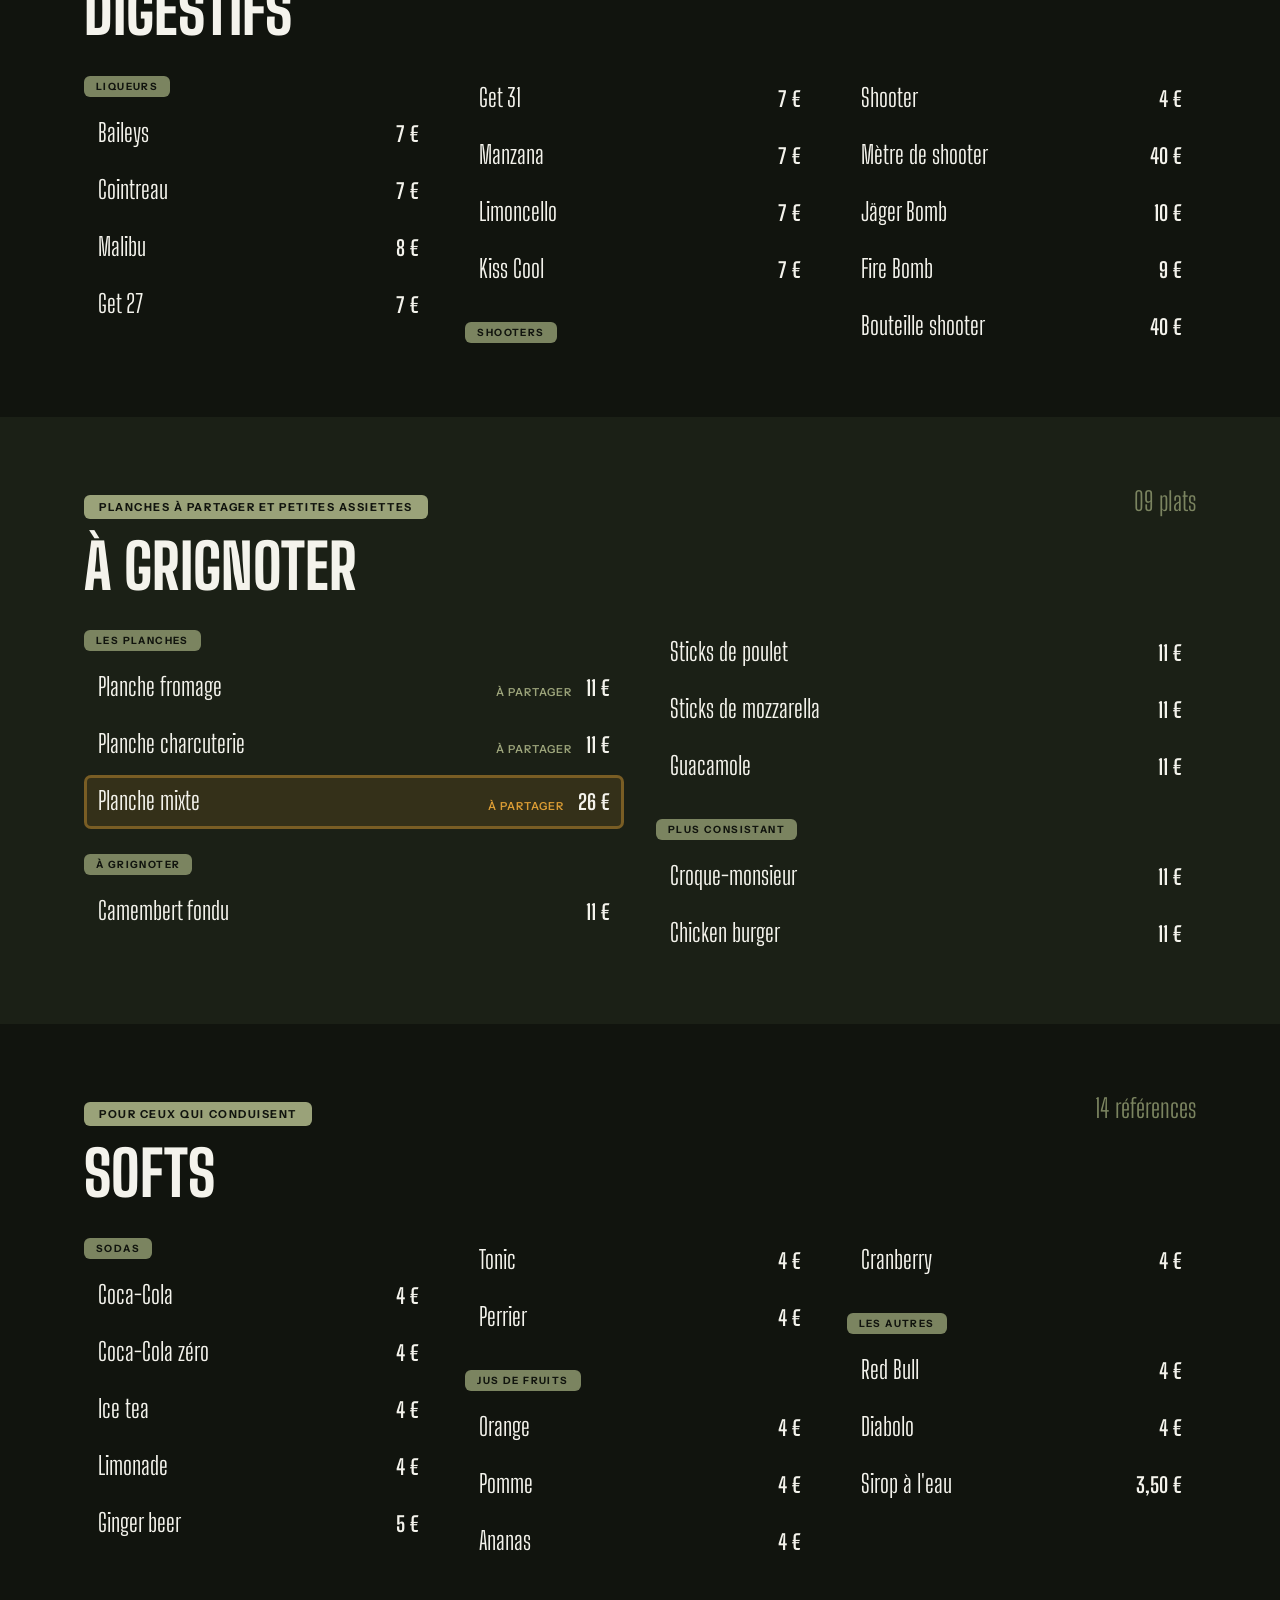
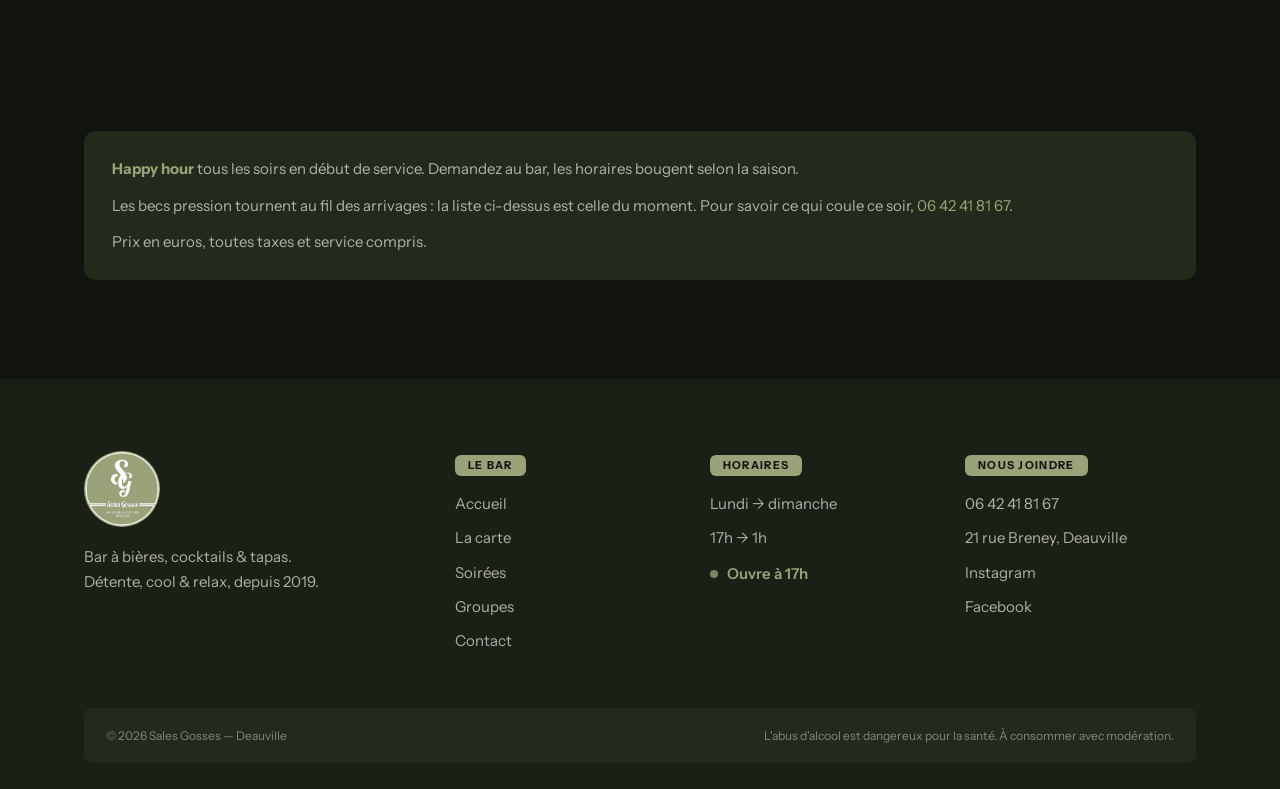
==== commit 06ce0d73: "Carte : prix manquants repris de la caisse Spiritueux servis seuls, gins verre / bouteille, Picon bi" ====
--- a/carte.html
+++ b/carte.html
@@ -94,7 +94,7 @@
           <div class="ligne"><span class="ligne__nom">Corona</span><span class="ligne__prix">6 €</span></div>
           <div class="ligne"><span class="ligne__nom">Desperados</span><span class="ligne__prix">6 €</span></div>
           <span class="sous-famille">Bière &amp; sirop</span>
-          <div class="ligne"><span class="ligne__nom">Picon bière</span><span class="ligne__detail">25 / 50 cl</span></div>
+          <div class="ligne"><span class="ligne__nom">Picon bière</span><span class="ligne__detail">25 / 50 cl</span><span class="ligne__prix">4,50 / 8 €</span></div>
           <div class="ligne"><span class="ligne__nom">Monaco</span><span class="ligne__detail">25 / 50 cl</span><span class="ligne__prix">4 / 9 €</span></div>
           <div class="ligne"><span class="ligne__nom">Panaché</span><span class="ligne__detail">25 / 50 cl</span><span class="ligne__prix">4 / 7 €</span></div>
           <div class="ligne"><span class="ligne__nom">Demi pêche</span><span class="ligne__detail">25 cl</span><span class="ligne__prix">6 €</span></div>
@@ -114,7 +114,7 @@
         <div class="colonnes apparait">
           <span class="sous-famille">Les maison</span>
           <div class="ligne ligne--maison"><span class="ligne__nom">Mojito Sales Gosses</span><span class="ligne__detail">Maison</span><span class="ligne__prix">12 €</span></div>
-          <div class="ligne ligne--maison"><span class="ligne__nom">Sales Gosses</span><span class="ligne__detail">Maison</span></div>
+          <div class="ligne ligne--maison"><span class="ligne__nom">Sales Gosses</span><span class="ligne__detail">Maison</span><span class="ligne__prix">10 €</span></div>
           <span class="sous-famille">Les classiques</span>
           <div class="ligne"><span class="ligne__nom">Mojito</span><span class="ligne__prix">10 €</span></div>
           <div class="ligne"><span class="ligne__nom">Mojito fruits</span><span class="ligne__prix">12 €</span></div>
@@ -180,35 +180,35 @@
           <div class="ligne"><span class="ligne__nom">Vodka Red Bull</span><span class="ligne__detail">Long drink</span><span class="ligne__prix">10 €</span></div>
           <div class="ligne"><span class="ligne__nom">Rhum Coca</span><span class="ligne__detail">Long drink</span><span class="ligne__prix">10 €</span></div>
           <span class="sous-famille">Whisky</span>
-          <div class="ligne"><span class="ligne__nom">Grant's</span></div>
+          <div class="ligne"><span class="ligne__nom">Grant's</span><span class="ligne__prix">7,50 €</span></div>
           <div class="ligne"><span class="ligne__nom">Jack Daniel's</span><span class="ligne__detail">Seul</span><span class="ligne__prix">8 €</span></div>
           <div class="ligne"><span class="ligne__nom">Jack Daniel's Honey</span><span class="ligne__detail">Seul</span><span class="ligne__prix">8 €</span></div>
           <div class="ligne"><span class="ligne__nom">Jack Daniel's Fire</span><span class="ligne__detail">Seul</span><span class="ligne__prix">8 €</span></div>
           <div class="ligne"><span class="ligne__nom">Jack Daniel's Apple</span><span class="ligne__detail">Seul</span><span class="ligne__prix">8 €</span></div>
           <div class="ligne"><span class="ligne__nom">Jack Daniel's Strawberry</span><span class="ligne__detail">Seul</span><span class="ligne__prix">8 €</span></div>
-          <div class="ligne"><span class="ligne__nom">Monkey Shoulder</span></div>
-          <div class="ligne"><span class="ligne__nom">Glenfiddich 12 ans</span></div>
-          <div class="ligne"><span class="ligne__nom">Chivas 12 ans</span></div>
-          <div class="ligne"><span class="ligne__nom">Talisker</span></div>
-          <div class="ligne"><span class="ligne__nom">Oban 14 ans</span></div>
-          <div class="ligne"><span class="ligne__nom">Woodford Reserve</span></div>
-          <div class="ligne"><span class="ligne__nom">Jim Beam</span></div>
-          <div class="ligne"><span class="ligne__nom">Pointe Blanche</span></div>
-          <div class="ligne"><span class="ligne__nom">Nikka</span></div>
+          <div class="ligne"><span class="ligne__nom">Monkey Shoulder</span><span class="ligne__prix">12 €</span></div>
+          <div class="ligne"><span class="ligne__nom">Glenfiddich 12 ans</span><span class="ligne__prix">12 €</span></div>
+          <div class="ligne"><span class="ligne__nom">Chivas 12 ans</span><span class="ligne__prix">12 €</span></div>
+          <div class="ligne"><span class="ligne__nom">Talisker</span><span class="ligne__prix">14 €</span></div>
+          <div class="ligne"><span class="ligne__nom">Oban 14 ans</span><span class="ligne__prix">14 €</span></div>
+          <div class="ligne"><span class="ligne__nom">Woodford Reserve</span><span class="ligne__prix">12 €</span></div>
+          <div class="ligne"><span class="ligne__nom">Jim Beam</span><span class="ligne__prix">8 €</span></div>
+          <div class="ligne"><span class="ligne__nom">Pointe Blanche</span><span class="ligne__prix">12 €</span></div>
+          <div class="ligne"><span class="ligne__nom">Nikka</span><span class="ligne__prix">10 €</span></div>
           <span class="sous-famille">Rhum</span>
-          <div class="ligne"><span class="ligne__nom">Sailor Jerry</span></div>
-          <div class="ligne"><span class="ligne__nom">Havana Especial</span></div>
-          <div class="ligne"><span class="ligne__nom">Havana 7 ans</span></div>
-          <div class="ligne"><span class="ligne__nom">Diplomático</span></div>
-          <div class="ligne"><span class="ligne__nom">Don Papa</span></div>
-          <div class="ligne"><span class="ligne__nom">Kraken</span></div>
+          <div class="ligne"><span class="ligne__nom">Sailor Jerry</span><span class="ligne__prix">8,50 €</span></div>
+          <div class="ligne"><span class="ligne__nom">Havana Especial</span><span class="ligne__prix">8 €</span></div>
+          <div class="ligne"><span class="ligne__nom">Havana 7 ans</span><span class="ligne__prix">10 €</span></div>
+          <div class="ligne"><span class="ligne__nom">Diplomático</span><span class="ligne__prix">12 €</span></div>
+          <div class="ligne"><span class="ligne__nom">Don Papa</span><span class="ligne__prix">14 €</span></div>
+          <div class="ligne"><span class="ligne__nom">Kraken</span><span class="ligne__prix">12 €</span></div>
           <span class="sous-famille">Gin</span>
-          <div class="ligne"><span class="ligne__nom">Beefeater</span><span class="ligne__detail">Verre / bouteille</span></div>
-          <div class="ligne"><span class="ligne__nom">Hendrick's</span><span class="ligne__detail">Verre / bouteille</span></div>
-          <div class="ligne"><span class="ligne__nom">Tanqueray London Dry</span><span class="ligne__detail">Verre / bouteille</span></div>
+          <div class="ligne"><span class="ligne__nom">Beefeater</span><span class="ligne__detail">Verre / bouteille</span><span class="ligne__prix">8,50 / 70 €</span></div>
+          <div class="ligne"><span class="ligne__nom">Hendrick's</span><span class="ligne__detail">Verre / bouteille</span><span class="ligne__prix">12 / 110 €</span></div>
+          <div class="ligne"><span class="ligne__nom">Tanqueray London Dry</span><span class="ligne__detail">Verre</span><span class="ligne__prix">10 €</span></div>
           <span class="sous-famille">Vodka</span>
-          <div class="ligne"><span class="ligne__nom">Vodka</span></div>
-          <div class="ligne"><span class="ligne__nom">Żubrówka</span><span class="ligne__detail">Verre / bouteille</span></div>
+          <div class="ligne"><span class="ligne__nom">Vodka</span><span class="ligne__prix">8,50 €</span></div>
+          <div class="ligne"><span class="ligne__nom">Żubrówka</span><span class="ligne__detail">Bouteille</span><span class="ligne__prix">80 €</span></div>
           <span class="sous-famille">Tequila</span>
           <div class="ligne"><span class="ligne__nom">Pistolero</span></div>
         </div>
@@ -227,12 +227,12 @@
         <div class="colonnes apparait">
           <span class="sous-famille">Anisés</span>
           <div class="ligne"><span class="ligne__nom">Ricard</span><span class="ligne__prix">4 €</span></div>
-          <div class="ligne"><span class="ligne__nom">Double Ricard</span></div>
+          <div class="ligne"><span class="ligne__nom">Double Ricard</span><span class="ligne__prix">10 €</span></div>
           <div class="ligne"><span class="ligne__nom">Moresque</span><span class="ligne__prix">5 €</span></div>
           <div class="ligne"><span class="ligne__nom">Double Moresque</span><span class="ligne__prix">10 €</span></div>
           <div class="ligne"><span class="ligne__nom">Perroquet</span><span class="ligne__prix">5 €</span></div>
           <div class="ligne"><span class="ligne__nom">Double Perroquet</span><span class="ligne__prix">10 €</span></div>
-          <div class="ligne"><span class="ligne__nom">Perroquet sauvage</span></div>
+          <div class="ligne"><span class="ligne__nom">Perroquet sauvage</span><span class="ligne__prix">7 €</span></div>
           <div class="ligne"><span class="ligne__nom">Tomate</span><span class="ligne__prix">5 €</span></div>
           <div class="ligne"><span class="ligne__nom">Double Tomate</span><span class="ligne__prix">10 €</span></div>
           <span class="sous-famille">Les autres</span>
@@ -242,8 +242,8 @@
           <div class="ligne"><span class="ligne__nom">Martini</span><span class="ligne__prix">5 €</span></div>
           <div class="ligne"><span class="ligne__nom">Campari</span><span class="ligne__prix">4 €</span></div>
           <div class="ligne"><span class="ligne__nom">Negroni</span><span class="ligne__prix">10 €</span></div>
-          <div class="ligne"><span class="ligne__nom">Americano</span></div>
-          <div class="ligne"><span class="ligne__nom">Porto</span></div>
+          <div class="ligne"><span class="ligne__nom">Americano</span><span class="ligne__prix">8 €</span></div>
+          <div class="ligne"><span class="ligne__nom">Porto</span><span class="ligne__prix">5 €</span></div>
         </div>
       </div>
     </section>
@@ -295,7 +295,7 @@
           <div class="ligne"><span class="ligne__nom">Shooter</span><span class="ligne__prix">4 €</span></div>
           <div class="ligne"><span class="ligne__nom">Mètre de shooter</span><span class="ligne__prix">40 €</span></div>
           <div class="ligne"><span class="ligne__nom">Jäger Bomb</span><span class="ligne__prix">10 €</span></div>
-          <div class="ligne"><span class="ligne__nom">Fire Bomb</span></div>
+          <div class="ligne"><span class="ligne__nom">Fire Bomb</span><span class="ligne__prix">9 €</span></div>
           <div class="ligne"><span class="ligne__nom">Bouteille shooter</span><span class="ligne__prix">40 €</span></div>
         </div>
       </div>
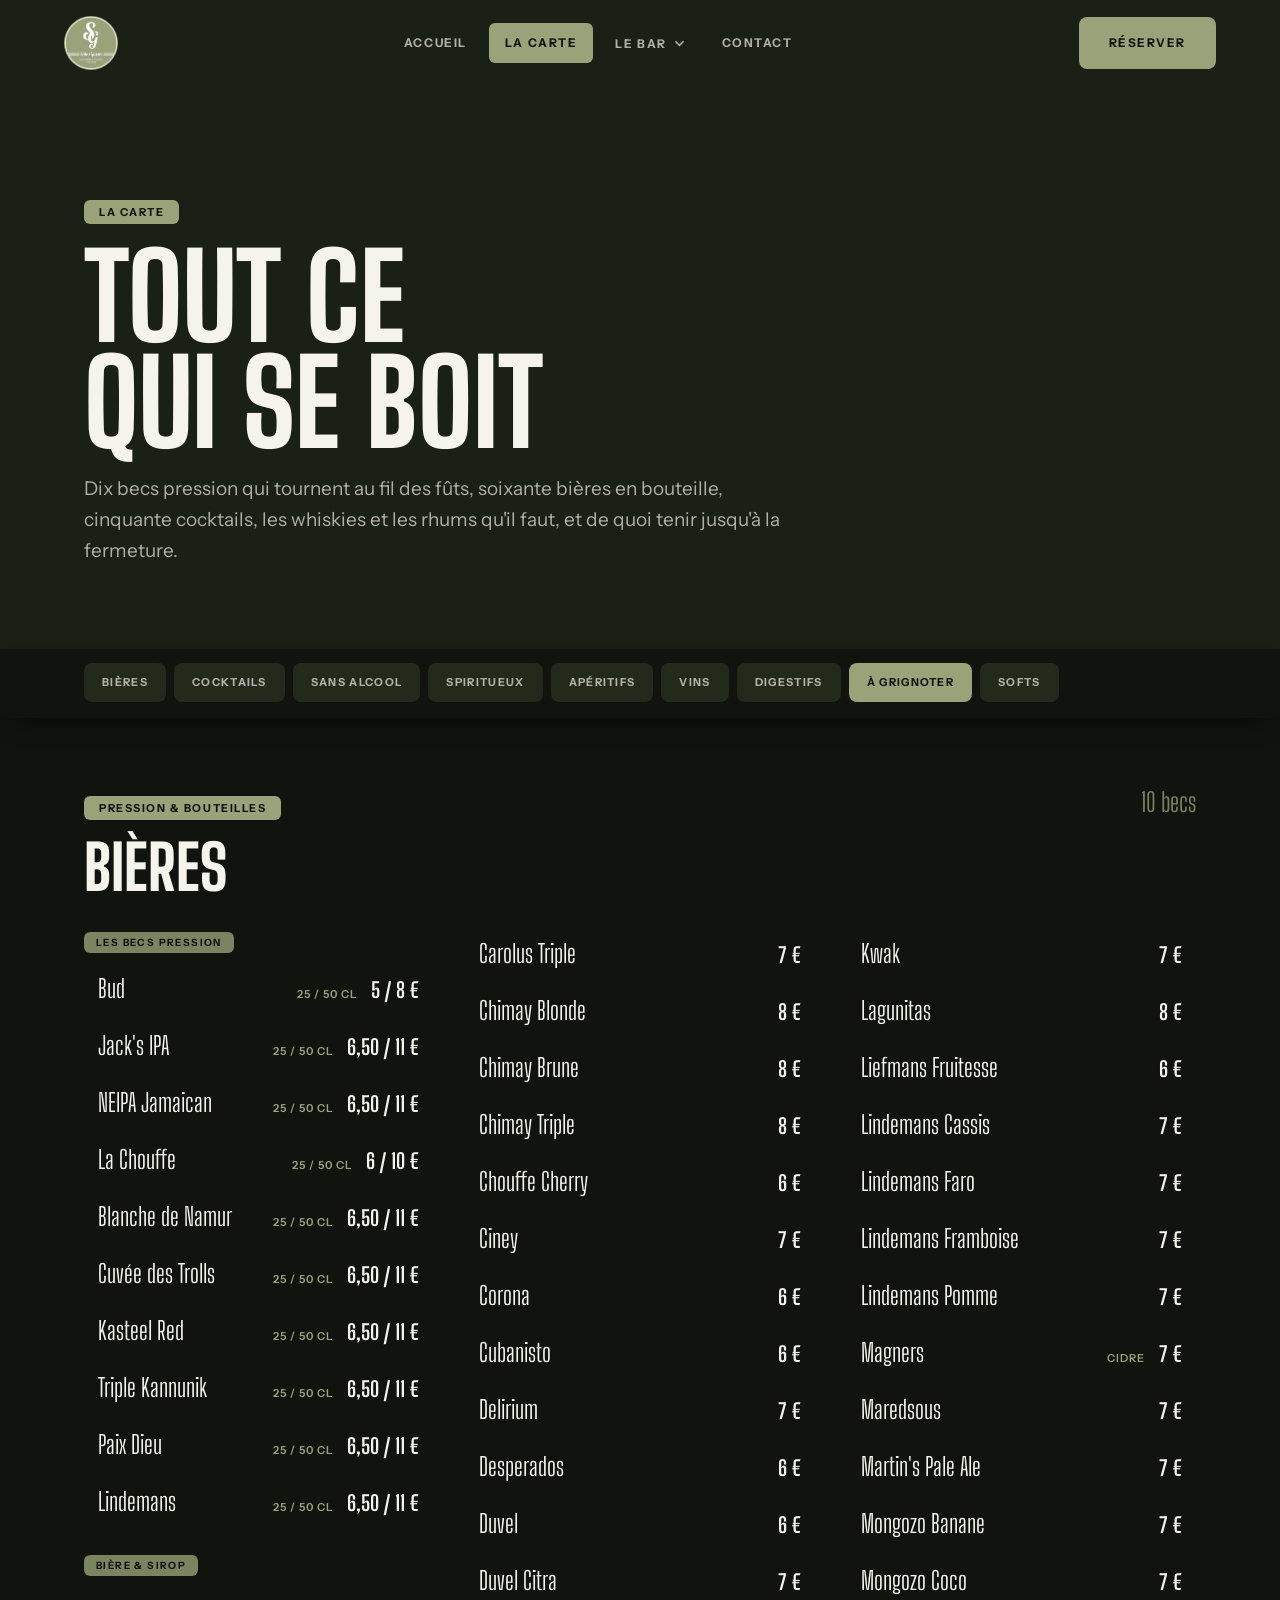
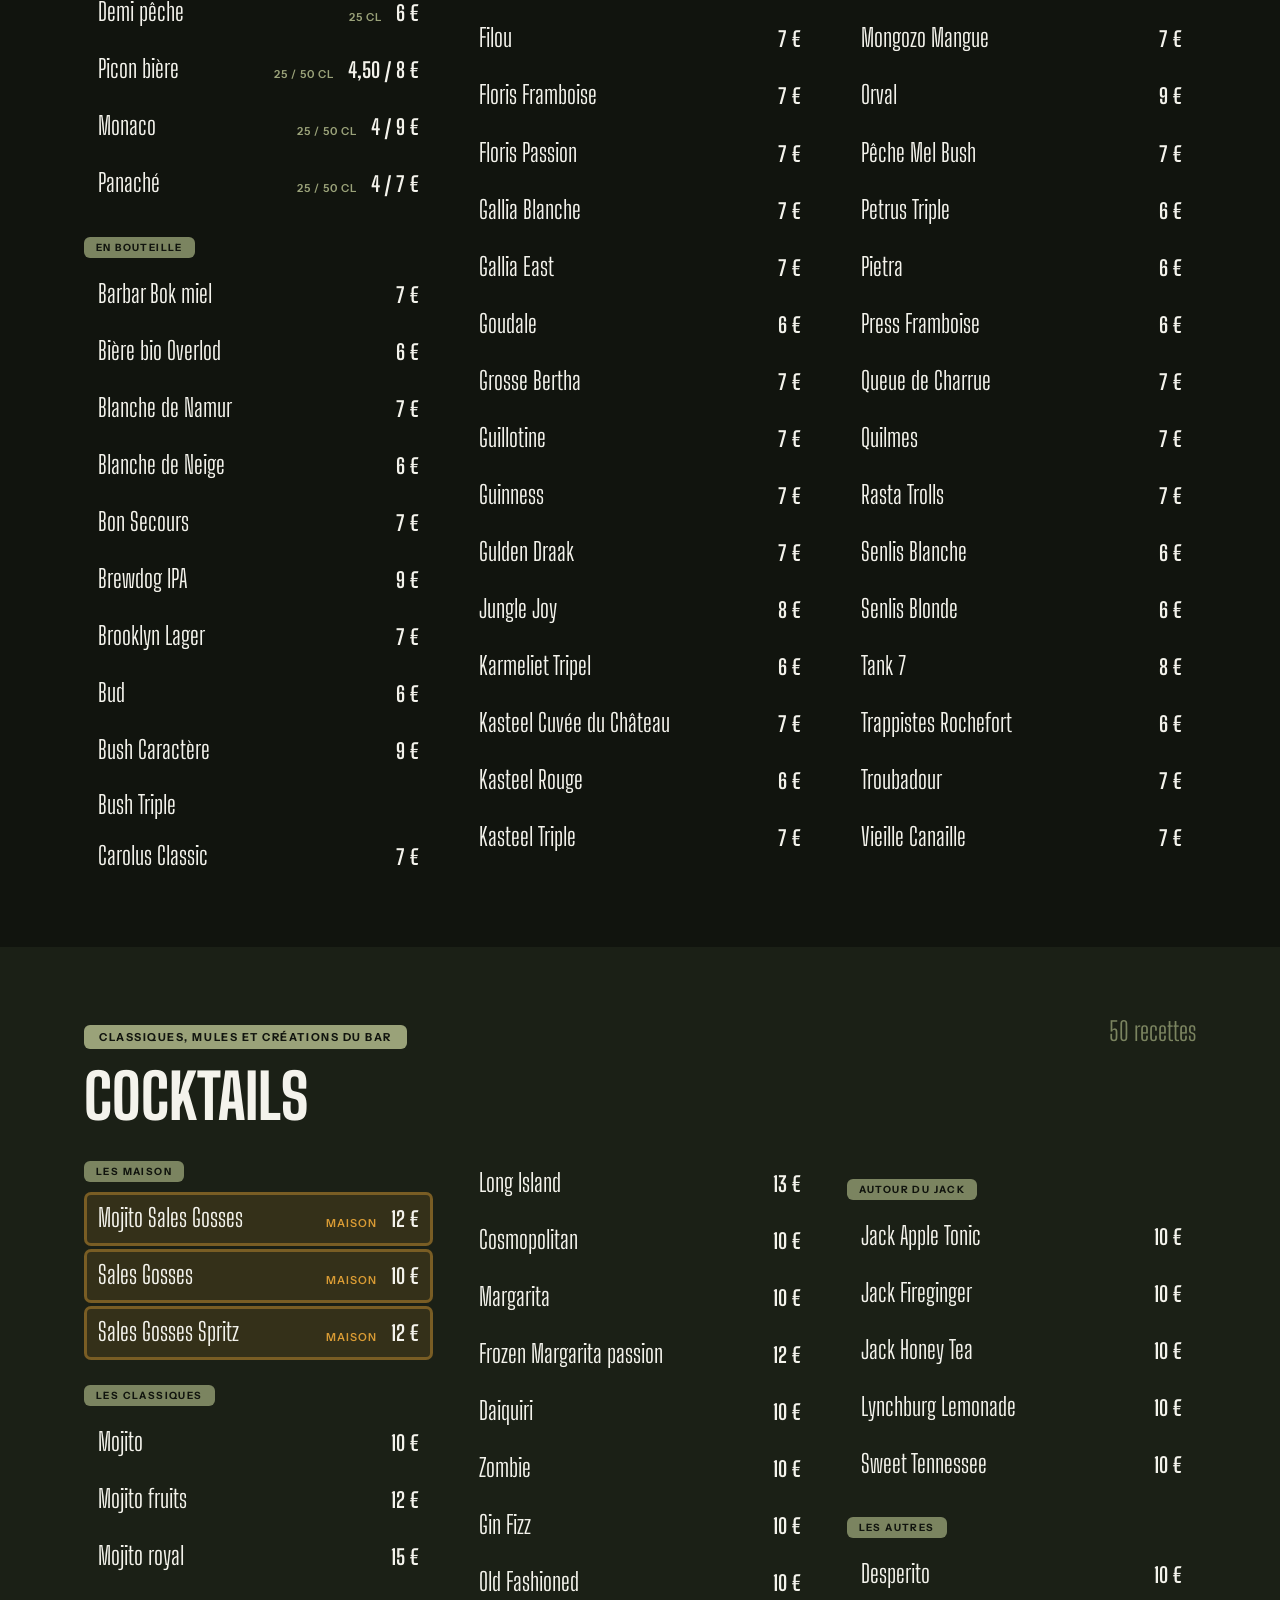
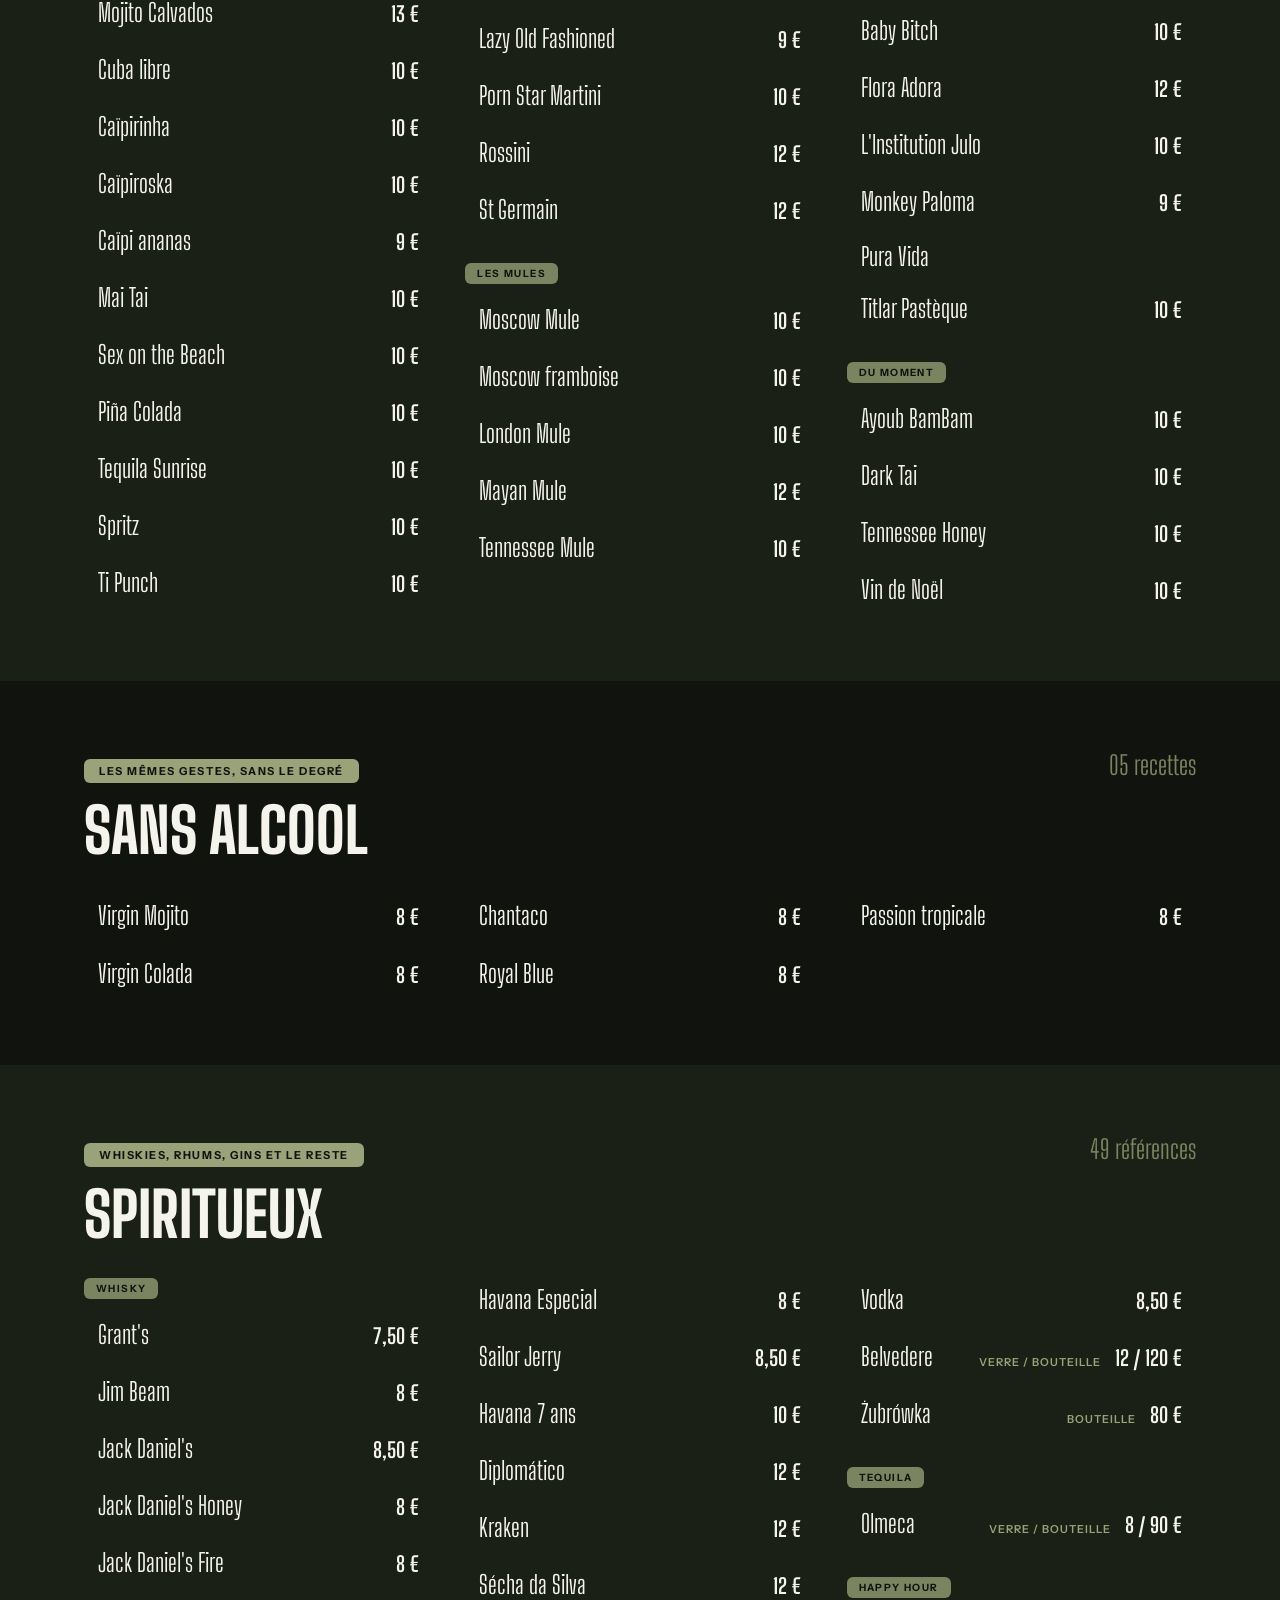
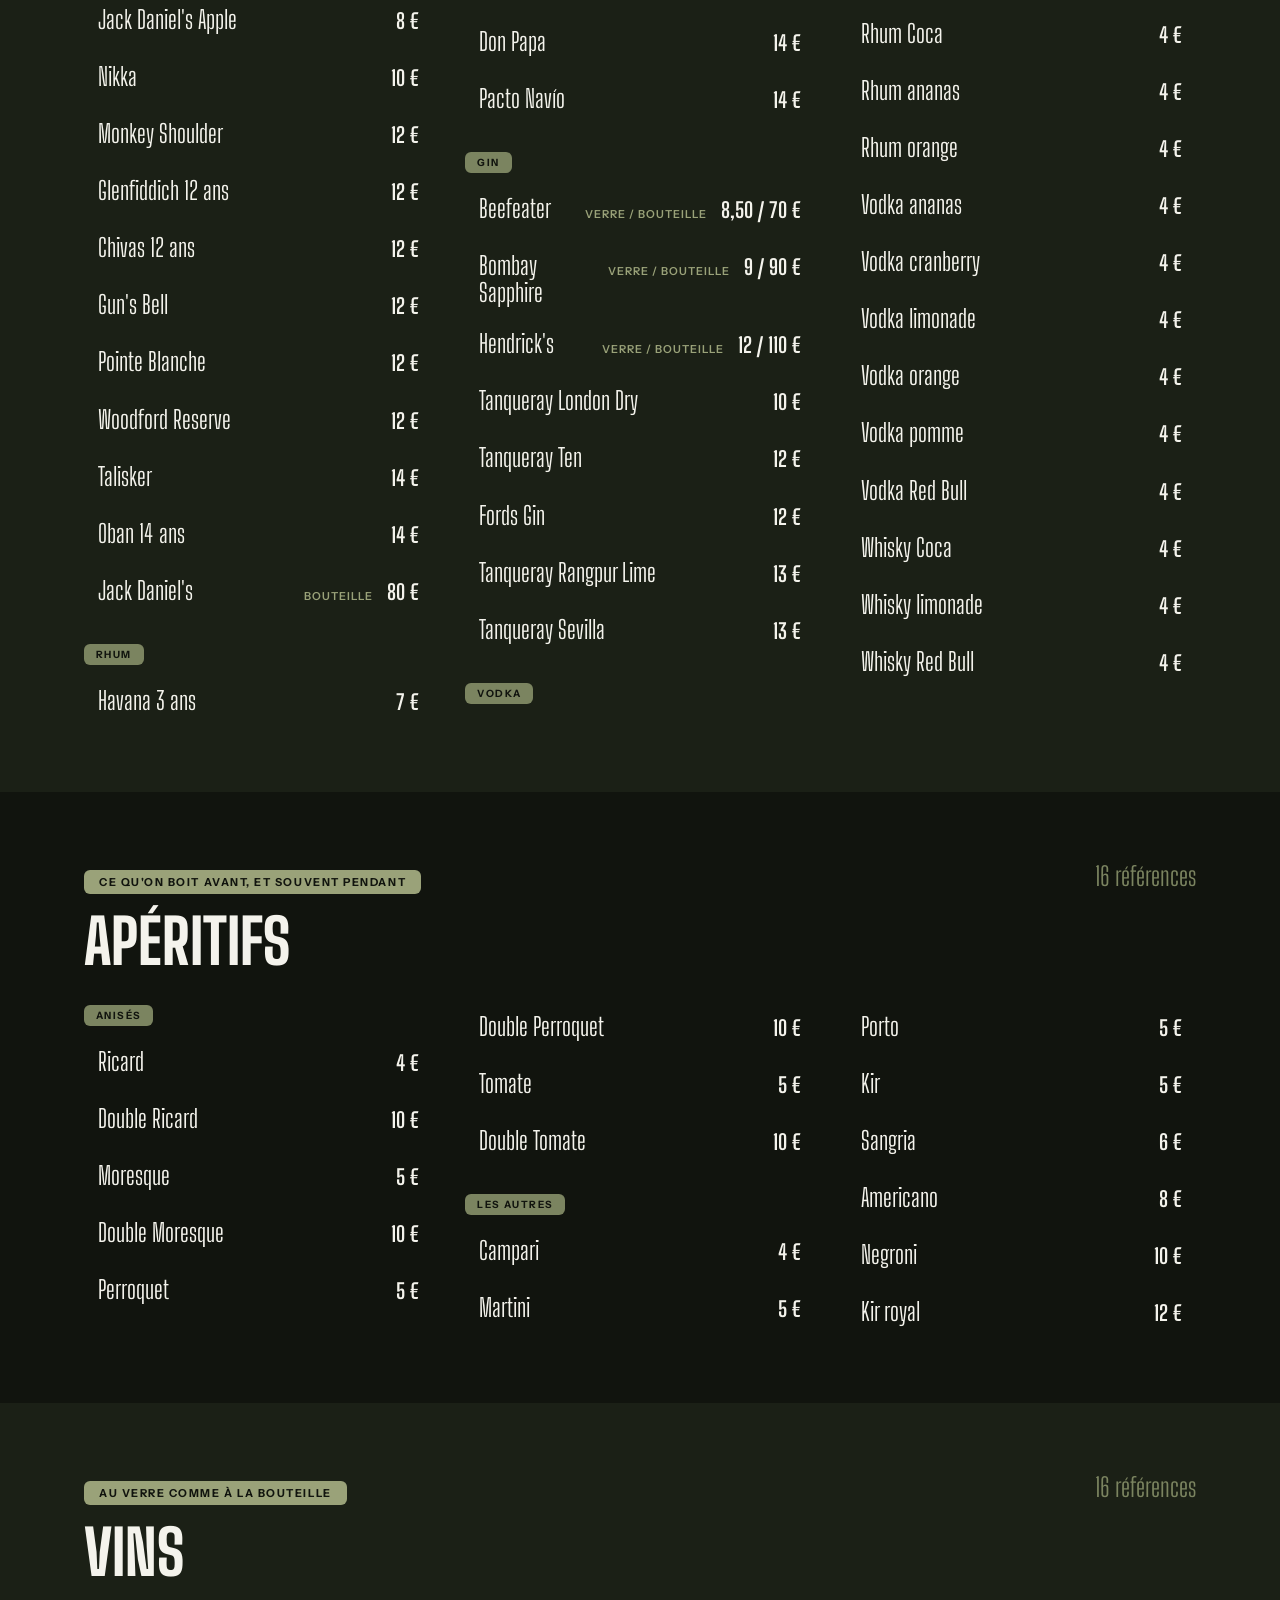
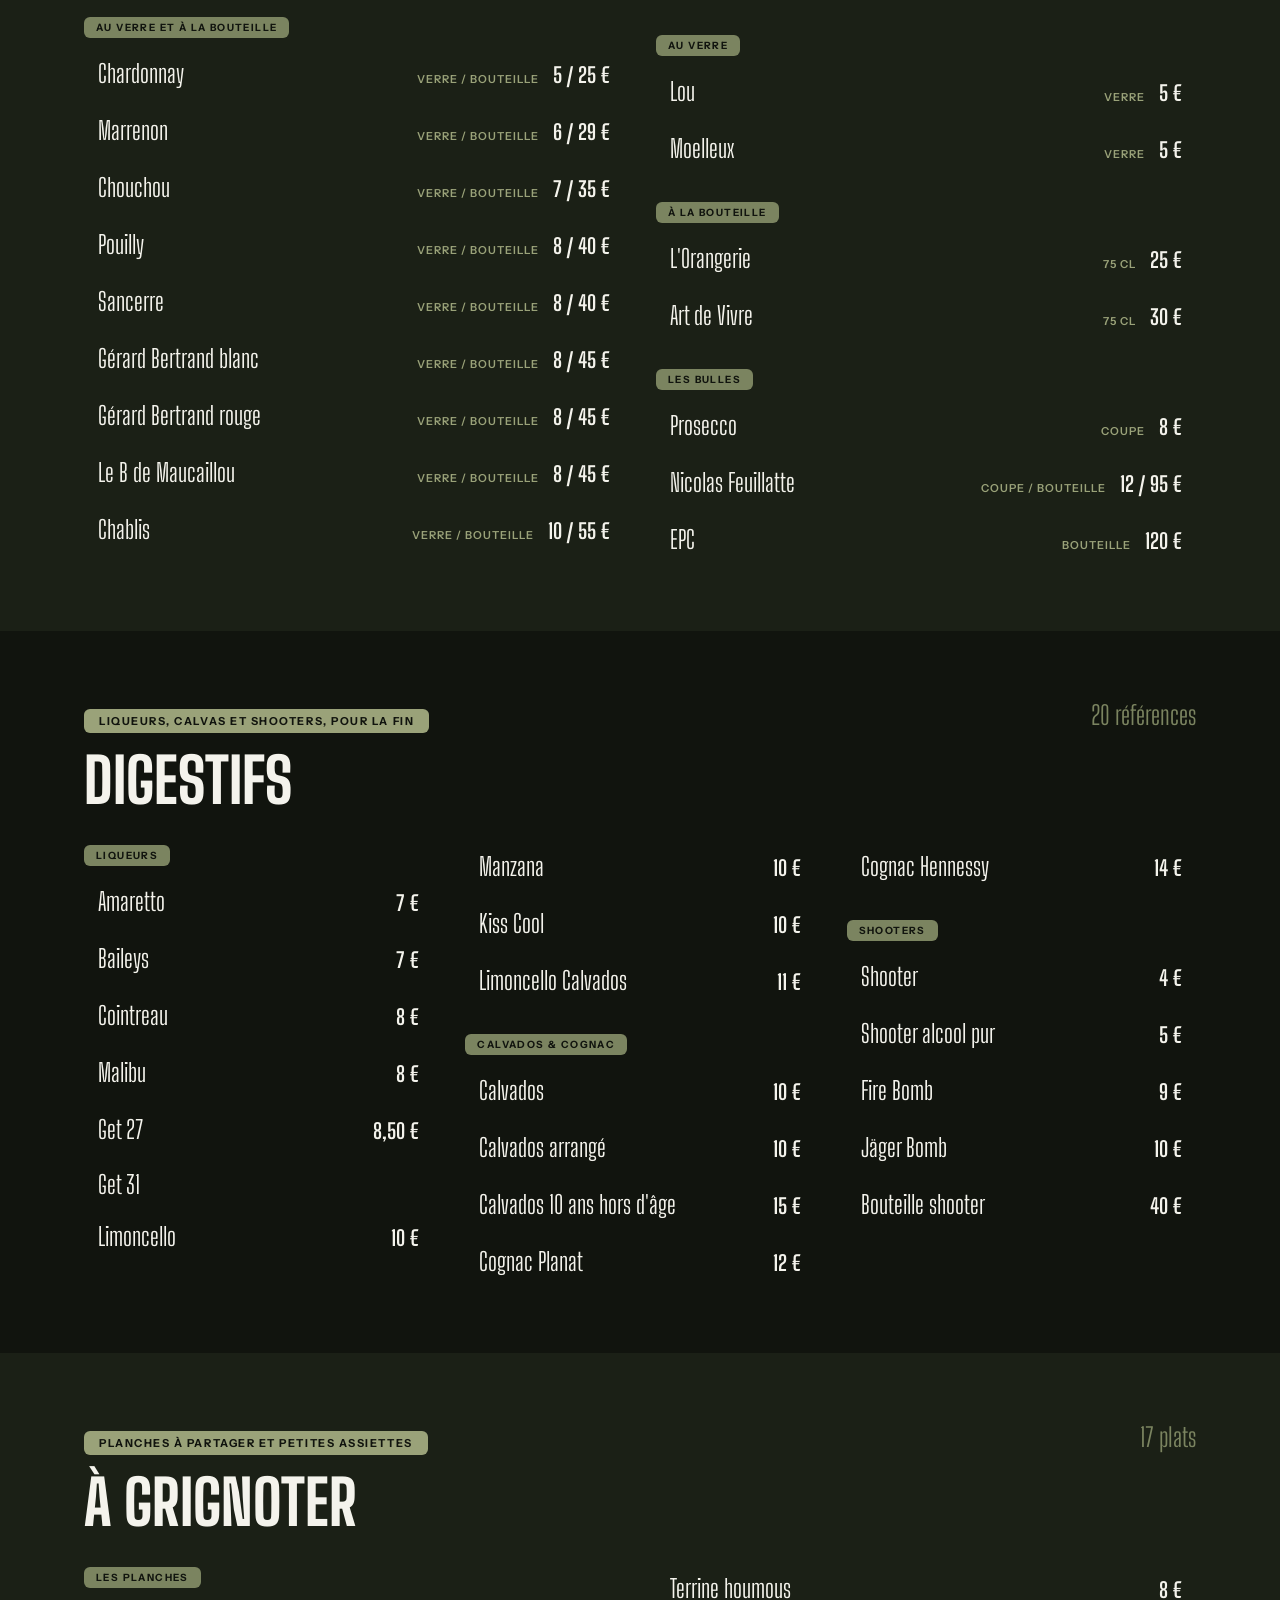
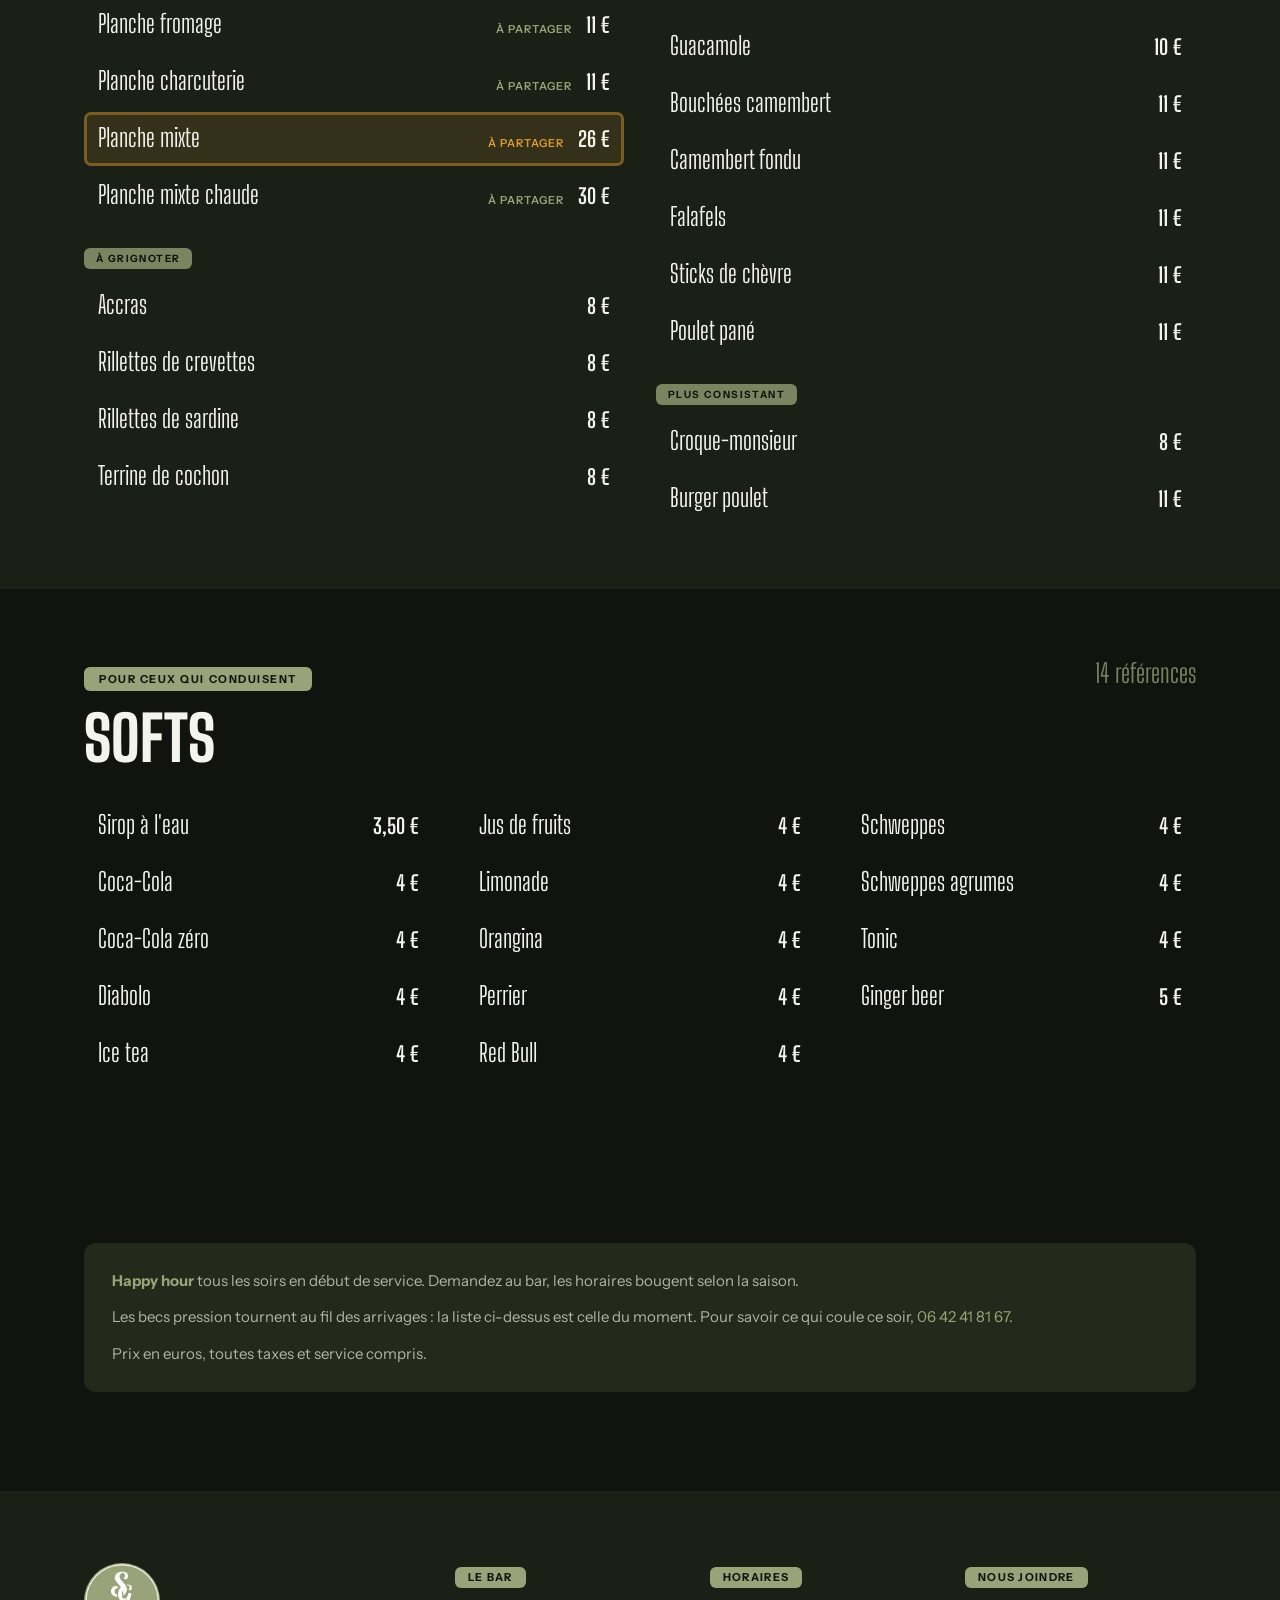
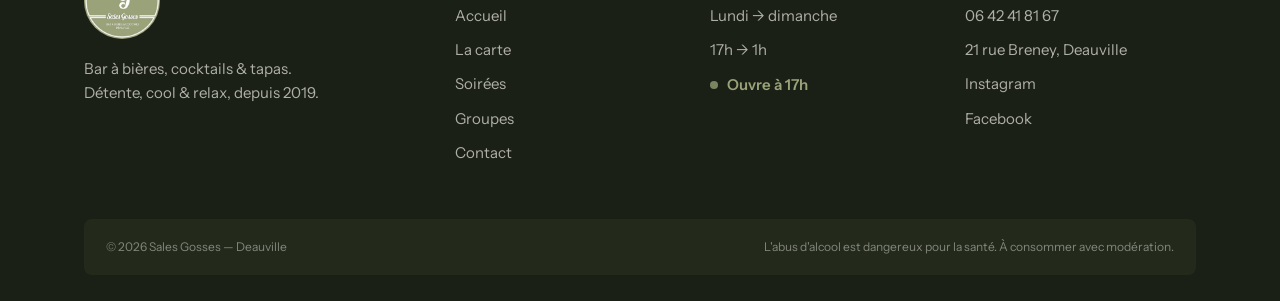
==== commit d3385084: "Carte calquée sur l'export de la caisse 266 entrées reprises des écrans de vente Cashpad, avec les p" ====
--- a/carte.html
+++ b/carte.html
@@ -4,7 +4,7 @@
   <meta charset="utf-8">
   <meta name="viewport" content="width=device-width, initial-scale=1">
   <title>La carte — Sales Gosses, Deauville</title>
-  <meta name="description" content="Neuf becs pression, 26 cocktails, whiskies, rhums, gins, vins au verre et planches à partager. La carte du bar Sales Gosses à Deauville.">
+  <meta name="description" content="Dix becs pression, soixante bières en bouteille, cinquante cocktails, whiskies, rhums, gins, vins au verre et planches à partager. La carte du bar Sales Gosses à Deauville.">
   <meta name="theme-color" content="#11140E">
   <link rel="icon" href="assets/img/logo.png">
   <link rel="preconnect" href="https://fonts.googleapis.com">
@@ -48,9 +48,9 @@
         <span class="etiquette">La carte</span>
         <h1>Tout ce<br>qui se boit</h1>
         <p class="chapo">
-          Neuf becs pression qui tournent au fil des fûts, vingt-six cocktails,
-          les whiskies et les rhums qu'il faut, et de quoi tenir jusqu'à la
-          fermeture.
+          Dix becs pression qui tournent au fil des fûts, soixante bières en
+          bouteille, cinquante cocktails, les whiskies et les rhums qu'il faut,
+          et de quoi tenir jusqu'à la fermeture.
         </p>
       </div>
     </section>
@@ -77,11 +77,11 @@
             <span class="etiquette">Pression &amp; bouteilles</span>
             <h2>Bières</h2>
           </div>
-          <span class="famille__compte">09 becs</span>
+          <span class="famille__compte">10 becs</span>
         </div>
         <div class="colonnes apparait">
           <span class="sous-famille">Les becs pression</span>
-          <div class="ligne"><span class="ligne__nom">Bud</span><span class="ligne__detail">25 / 50 cl</span><span class="ligne__prix">5 / 8,50 €</span></div>
+          <div class="ligne"><span class="ligne__nom">Bud</span><span class="ligne__detail">25 / 50 cl</span><span class="ligne__prix">5 / 8 €</span></div>
           <div class="ligne"><span class="ligne__nom">Jack's IPA</span><span class="ligne__detail">25 / 50 cl</span><span class="ligne__prix">6,50 / 11 €</span></div>
           <div class="ligne"><span class="ligne__nom">NEIPA Jamaican</span><span class="ligne__detail">25 / 50 cl</span><span class="ligne__prix">6,50 / 11 €</span></div>
           <div class="ligne"><span class="ligne__nom">La Chouffe</span><span class="ligne__detail">25 / 50 cl</span><span class="ligne__prix">6 / 10 €</span></div>
@@ -90,14 +90,78 @@
           <div class="ligne"><span class="ligne__nom">Kasteel Red</span><span class="ligne__detail">25 / 50 cl</span><span class="ligne__prix">6,50 / 11 €</span></div>
           <div class="ligne"><span class="ligne__nom">Triple Kannunik</span><span class="ligne__detail">25 / 50 cl</span><span class="ligne__prix">6,50 / 11 €</span></div>
           <div class="ligne"><span class="ligne__nom">Paix Dieu</span><span class="ligne__detail">25 / 50 cl</span><span class="ligne__prix">6,50 / 11 €</span></div>
-          <span class="sous-famille">En bouteille</span>
-          <div class="ligne"><span class="ligne__nom">Corona</span><span class="ligne__prix">6 €</span></div>
-          <div class="ligne"><span class="ligne__nom">Desperados</span><span class="ligne__prix">6 €</span></div>
+          <div class="ligne"><span class="ligne__nom">Lindemans</span><span class="ligne__detail">25 / 50 cl</span><span class="ligne__prix">6,50 / 11 €</span></div>
           <span class="sous-famille">Bière &amp; sirop</span>
+          <div class="ligne"><span class="ligne__nom">Demi pêche</span><span class="ligne__detail">25 cl</span><span class="ligne__prix">6 €</span></div>
           <div class="ligne"><span class="ligne__nom">Picon bière</span><span class="ligne__detail">25 / 50 cl</span><span class="ligne__prix">4,50 / 8 €</span></div>
           <div class="ligne"><span class="ligne__nom">Monaco</span><span class="ligne__detail">25 / 50 cl</span><span class="ligne__prix">4 / 9 €</span></div>
           <div class="ligne"><span class="ligne__nom">Panaché</span><span class="ligne__detail">25 / 50 cl</span><span class="ligne__prix">4 / 7 €</span></div>
-          <div class="ligne"><span class="ligne__nom">Demi pêche</span><span class="ligne__detail">25 cl</span><span class="ligne__prix">6 €</span></div>
+          <span class="sous-famille">En bouteille</span>
+          <div class="ligne"><span class="ligne__nom">Barbar Bok miel</span><span class="ligne__prix">7 €</span></div>
+          <div class="ligne"><span class="ligne__nom">Bière bio Overlod</span><span class="ligne__prix">6 €</span></div>
+          <div class="ligne"><span class="ligne__nom">Blanche de Namur</span><span class="ligne__prix">7 €</span></div>
+          <div class="ligne"><span class="ligne__nom">Blanche de Neige</span><span class="ligne__prix">6 €</span></div>
+          <div class="ligne"><span class="ligne__nom">Bon Secours</span><span class="ligne__prix">7 €</span></div>
+          <div class="ligne"><span class="ligne__nom">Brewdog IPA</span><span class="ligne__prix">9 €</span></div>
+          <div class="ligne"><span class="ligne__nom">Brooklyn Lager</span><span class="ligne__prix">7 €</span></div>
+          <div class="ligne"><span class="ligne__nom">Bud</span><span class="ligne__prix">6 €</span></div>
+          <div class="ligne"><span class="ligne__nom">Bush Caractère</span><span class="ligne__prix">9 €</span></div>
+          <div class="ligne"><span class="ligne__nom">Bush Triple</span></div>
+          <div class="ligne"><span class="ligne__nom">Carolus Classic</span><span class="ligne__prix">7 €</span></div>
+          <div class="ligne"><span class="ligne__nom">Carolus Triple</span><span class="ligne__prix">7 €</span></div>
+          <div class="ligne"><span class="ligne__nom">Chimay Blonde</span><span class="ligne__prix">8 €</span></div>
+          <div class="ligne"><span class="ligne__nom">Chimay Brune</span><span class="ligne__prix">8 €</span></div>
+          <div class="ligne"><span class="ligne__nom">Chimay Triple</span><span class="ligne__prix">8 €</span></div>
+          <div class="ligne"><span class="ligne__nom">Chouffe Cherry</span><span class="ligne__prix">6 €</span></div>
+          <div class="ligne"><span class="ligne__nom">Ciney</span><span class="ligne__prix">7 €</span></div>
+          <div class="ligne"><span class="ligne__nom">Corona</span><span class="ligne__prix">6 €</span></div>
+          <div class="ligne"><span class="ligne__nom">Cubanisto</span><span class="ligne__prix">6 €</span></div>
+          <div class="ligne"><span class="ligne__nom">Delirium</span><span class="ligne__prix">7 €</span></div>
+          <div class="ligne"><span class="ligne__nom">Desperados</span><span class="ligne__prix">6 €</span></div>
+          <div class="ligne"><span class="ligne__nom">Duvel</span><span class="ligne__prix">6 €</span></div>
+          <div class="ligne"><span class="ligne__nom">Duvel Citra</span><span class="ligne__prix">7 €</span></div>
+          <div class="ligne"><span class="ligne__nom">Filou</span><span class="ligne__prix">7 €</span></div>
+          <div class="ligne"><span class="ligne__nom">Floris Framboise</span><span class="ligne__prix">7 €</span></div>
+          <div class="ligne"><span class="ligne__nom">Floris Passion</span><span class="ligne__prix">7 €</span></div>
+          <div class="ligne"><span class="ligne__nom">Gallia Blanche</span><span class="ligne__prix">7 €</span></div>
+          <div class="ligne"><span class="ligne__nom">Gallia East</span><span class="ligne__prix">7 €</span></div>
+          <div class="ligne"><span class="ligne__nom">Goudale</span><span class="ligne__prix">6 €</span></div>
+          <div class="ligne"><span class="ligne__nom">Grosse Bertha</span><span class="ligne__prix">7 €</span></div>
+          <div class="ligne"><span class="ligne__nom">Guillotine</span><span class="ligne__prix">7 €</span></div>
+          <div class="ligne"><span class="ligne__nom">Guinness</span><span class="ligne__prix">7 €</span></div>
+          <div class="ligne"><span class="ligne__nom">Gulden Draak</span><span class="ligne__prix">7 €</span></div>
+          <div class="ligne"><span class="ligne__nom">Jungle Joy</span><span class="ligne__prix">8 €</span></div>
+          <div class="ligne"><span class="ligne__nom">Karmeliet Tripel</span><span class="ligne__prix">6 €</span></div>
+          <div class="ligne"><span class="ligne__nom">Kasteel Cuvée du Château</span><span class="ligne__prix">7 €</span></div>
+          <div class="ligne"><span class="ligne__nom">Kasteel Rouge</span><span class="ligne__prix">6 €</span></div>
+          <div class="ligne"><span class="ligne__nom">Kasteel Triple</span><span class="ligne__prix">7 €</span></div>
+          <div class="ligne"><span class="ligne__nom">Kwak</span><span class="ligne__prix">7 €</span></div>
+          <div class="ligne"><span class="ligne__nom">Lagunitas</span><span class="ligne__prix">8 €</span></div>
+          <div class="ligne"><span class="ligne__nom">Liefmans Fruitesse</span><span class="ligne__prix">6 €</span></div>
+          <div class="ligne"><span class="ligne__nom">Lindemans Cassis</span><span class="ligne__prix">7 €</span></div>
+          <div class="ligne"><span class="ligne__nom">Lindemans Faro</span><span class="ligne__prix">7 €</span></div>
+          <div class="ligne"><span class="ligne__nom">Lindemans Framboise</span><span class="ligne__prix">7 €</span></div>
+          <div class="ligne"><span class="ligne__nom">Lindemans Pomme</span><span class="ligne__prix">7 €</span></div>
+          <div class="ligne"><span class="ligne__nom">Magners</span><span class="ligne__detail">Cidre</span><span class="ligne__prix">7 €</span></div>
+          <div class="ligne"><span class="ligne__nom">Maredsous</span><span class="ligne__prix">7 €</span></div>
+          <div class="ligne"><span class="ligne__nom">Martin's Pale Ale</span><span class="ligne__prix">7 €</span></div>
+          <div class="ligne"><span class="ligne__nom">Mongozo Banane</span><span class="ligne__prix">7 €</span></div>
+          <div class="ligne"><span class="ligne__nom">Mongozo Coco</span><span class="ligne__prix">7 €</span></div>
+          <div class="ligne"><span class="ligne__nom">Mongozo Mangue</span><span class="ligne__prix">7 €</span></div>
+          <div class="ligne"><span class="ligne__nom">Orval</span><span class="ligne__prix">9 €</span></div>
+          <div class="ligne"><span class="ligne__nom">Pêche Mel Bush</span><span class="ligne__prix">7 €</span></div>
+          <div class="ligne"><span class="ligne__nom">Petrus Triple</span><span class="ligne__prix">6 €</span></div>
+          <div class="ligne"><span class="ligne__nom">Pietra</span><span class="ligne__prix">6 €</span></div>
+          <div class="ligne"><span class="ligne__nom">Press Framboise</span><span class="ligne__prix">6 €</span></div>
+          <div class="ligne"><span class="ligne__nom">Queue de Charrue</span><span class="ligne__prix">7 €</span></div>
+          <div class="ligne"><span class="ligne__nom">Quilmes</span><span class="ligne__prix">7 €</span></div>
+          <div class="ligne"><span class="ligne__nom">Rasta Trolls</span><span class="ligne__prix">7 €</span></div>
+          <div class="ligne"><span class="ligne__nom">Senlis Blanche</span><span class="ligne__prix">6 €</span></div>
+          <div class="ligne"><span class="ligne__nom">Senlis Blonde</span><span class="ligne__prix">6 €</span></div>
+          <div class="ligne"><span class="ligne__nom">Tank 7</span><span class="ligne__prix">8 €</span></div>
+          <div class="ligne"><span class="ligne__nom">Trappistes Rochefort</span><span class="ligne__prix">6 €</span></div>
+          <div class="ligne"><span class="ligne__nom">Troubadour</span><span class="ligne__prix">7 €</span></div>
+          <div class="ligne"><span class="ligne__nom">Vieille Canaille</span><span class="ligne__prix">7 €</span></div>
         </div>
       </div>
     </section>
@@ -109,19 +173,22 @@
             <span class="etiquette">Classiques, mules et créations du bar</span>
             <h2>Cocktails</h2>
           </div>
-          <span class="famille__compte">27 recettes</span>
+          <span class="famille__compte">50 recettes</span>
         </div>
         <div class="colonnes apparait">
           <span class="sous-famille">Les maison</span>
           <div class="ligne ligne--maison"><span class="ligne__nom">Mojito Sales Gosses</span><span class="ligne__detail">Maison</span><span class="ligne__prix">12 €</span></div>
           <div class="ligne ligne--maison"><span class="ligne__nom">Sales Gosses</span><span class="ligne__detail">Maison</span><span class="ligne__prix">10 €</span></div>
+          <div class="ligne ligne--maison"><span class="ligne__nom">Sales Gosses Spritz</span><span class="ligne__detail">Maison</span><span class="ligne__prix">12 €</span></div>
           <span class="sous-famille">Les classiques</span>
           <div class="ligne"><span class="ligne__nom">Mojito</span><span class="ligne__prix">10 €</span></div>
           <div class="ligne"><span class="ligne__nom">Mojito fruits</span><span class="ligne__prix">12 €</span></div>
           <div class="ligne"><span class="ligne__nom">Mojito royal</span><span class="ligne__prix">15 €</span></div>
+          <div class="ligne"><span class="ligne__nom">Mojito Calvados</span><span class="ligne__prix">13 €</span></div>
           <div class="ligne"><span class="ligne__nom">Cuba libre</span><span class="ligne__prix">10 €</span></div>
           <div class="ligne"><span class="ligne__nom">Caïpirinha</span><span class="ligne__prix">10 €</span></div>
           <div class="ligne"><span class="ligne__nom">Caïpiroska</span><span class="ligne__prix">10 €</span></div>
+          <div class="ligne"><span class="ligne__nom">Caïpi ananas</span><span class="ligne__prix">9 €</span></div>
           <div class="ligne"><span class="ligne__nom">Mai Tai</span><span class="ligne__prix">10 €</span></div>
           <div class="ligne"><span class="ligne__nom">Sex on the Beach</span><span class="ligne__prix">10 €</span></div>
           <div class="ligne"><span class="ligne__nom">Piña Colada</span><span class="ligne__prix">10 €</span></div>
@@ -131,18 +198,40 @@
           <div class="ligne"><span class="ligne__nom">Long Island</span><span class="ligne__prix">13 €</span></div>
           <div class="ligne"><span class="ligne__nom">Cosmopolitan</span><span class="ligne__prix">10 €</span></div>
           <div class="ligne"><span class="ligne__nom">Margarita</span><span class="ligne__prix">10 €</span></div>
+          <div class="ligne"><span class="ligne__nom">Frozen Margarita passion</span><span class="ligne__prix">12 €</span></div>
           <div class="ligne"><span class="ligne__nom">Daiquiri</span><span class="ligne__prix">10 €</span></div>
           <div class="ligne"><span class="ligne__nom">Zombie</span><span class="ligne__prix">10 €</span></div>
+          <div class="ligne"><span class="ligne__nom">Gin Fizz</span><span class="ligne__prix">10 €</span></div>
+          <div class="ligne"><span class="ligne__nom">Old Fashioned</span><span class="ligne__prix">10 €</span></div>
+          <div class="ligne"><span class="ligne__nom">Lazy Old Fashioned</span><span class="ligne__prix">9 €</span></div>
+          <div class="ligne"><span class="ligne__nom">Porn Star Martini</span><span class="ligne__prix">10 €</span></div>
+          <div class="ligne"><span class="ligne__nom">Rossini</span><span class="ligne__prix">12 €</span></div>
+          <div class="ligne"><span class="ligne__nom">St Germain</span><span class="ligne__prix">12 €</span></div>
           <span class="sous-famille">Les mules</span>
           <div class="ligne"><span class="ligne__nom">Moscow Mule</span><span class="ligne__prix">10 €</span></div>
+          <div class="ligne"><span class="ligne__nom">Moscow framboise</span><span class="ligne__prix">10 €</span></div>
           <div class="ligne"><span class="ligne__nom">London Mule</span><span class="ligne__prix">10 €</span></div>
-          <div class="ligne"><span class="ligne__nom">Jamaican Mule</span><span class="ligne__prix">10 €</span></div>
+          <div class="ligne"><span class="ligne__nom">Mayan Mule</span><span class="ligne__prix">12 €</span></div>
+          <div class="ligne"><span class="ligne__nom">Tennessee Mule</span><span class="ligne__prix">10 €</span></div>
+          <span class="sous-famille">Autour du Jack</span>
+          <div class="ligne"><span class="ligne__nom">Jack Apple Tonic</span><span class="ligne__prix">10 €</span></div>
+          <div class="ligne"><span class="ligne__nom">Jack Fireginger</span><span class="ligne__prix">10 €</span></div>
+          <div class="ligne"><span class="ligne__nom">Jack Honey Tea</span><span class="ligne__prix">10 €</span></div>
+          <div class="ligne"><span class="ligne__nom">Lynchburg Lemonade</span><span class="ligne__prix">10 €</span></div>
+          <div class="ligne"><span class="ligne__nom">Sweet Tennessee</span><span class="ligne__prix">10 €</span></div>
           <span class="sous-famille">Les autres</span>
-          <div class="ligne"><span class="ligne__nom">Porn Star Martini</span><span class="ligne__prix">10 €</span></div>
           <div class="ligne"><span class="ligne__nom">Desperito</span><span class="ligne__prix">10 €</span></div>
-          <div class="ligne"><span class="ligne__nom">Beach Bikini</span><span class="ligne__prix">10 €</span></div>
-          <div class="ligne"><span class="ligne__nom">St Germain</span><span class="ligne__prix">12 €</span></div>
-          <div class="ligne"><span class="ligne__nom">Jack Apple Tonic</span><span class="ligne__prix">10 €</span></div>
+          <div class="ligne"><span class="ligne__nom">Baby Bitch</span><span class="ligne__prix">10 €</span></div>
+          <div class="ligne"><span class="ligne__nom">Flora Adora</span><span class="ligne__prix">12 €</span></div>
+          <div class="ligne"><span class="ligne__nom">L'Institution Julo</span><span class="ligne__prix">10 €</span></div>
+          <div class="ligne"><span class="ligne__nom">Monkey Paloma</span><span class="ligne__prix">9 €</span></div>
+          <div class="ligne"><span class="ligne__nom">Pura Vida</span></div>
+          <div class="ligne"><span class="ligne__nom">Titlar Pastèque</span><span class="ligne__prix">10 €</span></div>
+          <span class="sous-famille">Du moment</span>
+          <div class="ligne"><span class="ligne__nom">Ayoub BamBam</span><span class="ligne__prix">10 €</span></div>
+          <div class="ligne"><span class="ligne__nom">Dark Tai</span><span class="ligne__prix">10 €</span></div>
+          <div class="ligne"><span class="ligne__nom">Tennessee Honey</span><span class="ligne__prix">10 €</span></div>
+          <div class="ligne"><span class="ligne__nom">Vin de Noël</span><span class="ligne__prix">10 €</span></div>
         </div>
       </div>
     </section>
@@ -173,44 +262,64 @@
             <span class="etiquette">Whiskies, rhums, gins et le reste</span>
             <h2>Spiritueux</h2>
           </div>
-          <span class="famille__compte">29 références</span>
-        </div>
-        <div class="colonnes apparait">
-          <span class="sous-famille">Les hards</span>
-          <div class="ligne"><span class="ligne__nom">Vodka Red Bull</span><span class="ligne__detail">Long drink</span><span class="ligne__prix">10 €</span></div>
-          <div class="ligne"><span class="ligne__nom">Rhum Coca</span><span class="ligne__detail">Long drink</span><span class="ligne__prix">10 €</span></div>
+          <span class="famille__compte">49 références</span>
+        </div>
+        <div class="colonnes apparait">
           <span class="sous-famille">Whisky</span>
           <div class="ligne"><span class="ligne__nom">Grant's</span><span class="ligne__prix">7,50 €</span></div>
-          <div class="ligne"><span class="ligne__nom">Jack Daniel's</span><span class="ligne__detail">Seul</span><span class="ligne__prix">8 €</span></div>
-          <div class="ligne"><span class="ligne__nom">Jack Daniel's Honey</span><span class="ligne__detail">Seul</span><span class="ligne__prix">8 €</span></div>
-          <div class="ligne"><span class="ligne__nom">Jack Daniel's Fire</span><span class="ligne__detail">Seul</span><span class="ligne__prix">8 €</span></div>
-          <div class="ligne"><span class="ligne__nom">Jack Daniel's Apple</span><span class="ligne__detail">Seul</span><span class="ligne__prix">8 €</span></div>
-          <div class="ligne"><span class="ligne__nom">Jack Daniel's Strawberry</span><span class="ligne__detail">Seul</span><span class="ligne__prix">8 €</span></div>
+          <div class="ligne"><span class="ligne__nom">Jim Beam</span><span class="ligne__prix">8 €</span></div>
+          <div class="ligne"><span class="ligne__nom">Jack Daniel's</span><span class="ligne__prix">8,50 €</span></div>
+          <div class="ligne"><span class="ligne__nom">Jack Daniel's Honey</span><span class="ligne__prix">8 €</span></div>
+          <div class="ligne"><span class="ligne__nom">Jack Daniel's Fire</span><span class="ligne__prix">8 €</span></div>
+          <div class="ligne"><span class="ligne__nom">Jack Daniel's Apple</span><span class="ligne__prix">8 €</span></div>
+          <div class="ligne"><span class="ligne__nom">Nikka</span><span class="ligne__prix">10 €</span></div>
           <div class="ligne"><span class="ligne__nom">Monkey Shoulder</span><span class="ligne__prix">12 €</span></div>
           <div class="ligne"><span class="ligne__nom">Glenfiddich 12 ans</span><span class="ligne__prix">12 €</span></div>
           <div class="ligne"><span class="ligne__nom">Chivas 12 ans</span><span class="ligne__prix">12 €</span></div>
+          <div class="ligne"><span class="ligne__nom">Gun's Bell</span><span class="ligne__prix">12 €</span></div>
+          <div class="ligne"><span class="ligne__nom">Pointe Blanche</span><span class="ligne__prix">12 €</span></div>
+          <div class="ligne"><span class="ligne__nom">Woodford Reserve</span><span class="ligne__prix">12 €</span></div>
           <div class="ligne"><span class="ligne__nom">Talisker</span><span class="ligne__prix">14 €</span></div>
           <div class="ligne"><span class="ligne__nom">Oban 14 ans</span><span class="ligne__prix">14 €</span></div>
-          <div class="ligne"><span class="ligne__nom">Woodford Reserve</span><span class="ligne__prix">12 €</span></div>
-          <div class="ligne"><span class="ligne__nom">Jim Beam</span><span class="ligne__prix">8 €</span></div>
-          <div class="ligne"><span class="ligne__nom">Pointe Blanche</span><span class="ligne__prix">12 €</span></div>
-          <div class="ligne"><span class="ligne__nom">Nikka</span><span class="ligne__prix">10 €</span></div>
+          <div class="ligne"><span class="ligne__nom">Jack Daniel's</span><span class="ligne__detail">Bouteille</span><span class="ligne__prix">80 €</span></div>
           <span class="sous-famille">Rhum</span>
+          <div class="ligne"><span class="ligne__nom">Havana 3 ans</span><span class="ligne__prix">7 €</span></div>
+          <div class="ligne"><span class="ligne__nom">Havana Especial</span><span class="ligne__prix">8 €</span></div>
           <div class="ligne"><span class="ligne__nom">Sailor Jerry</span><span class="ligne__prix">8,50 €</span></div>
-          <div class="ligne"><span class="ligne__nom">Havana Especial</span><span class="ligne__prix">8 €</span></div>
           <div class="ligne"><span class="ligne__nom">Havana 7 ans</span><span class="ligne__prix">10 €</span></div>
           <div class="ligne"><span class="ligne__nom">Diplomático</span><span class="ligne__prix">12 €</span></div>
+          <div class="ligne"><span class="ligne__nom">Kraken</span><span class="ligne__prix">12 €</span></div>
+          <div class="ligne"><span class="ligne__nom">Sécha da Silva</span><span class="ligne__prix">12 €</span></div>
           <div class="ligne"><span class="ligne__nom">Don Papa</span><span class="ligne__prix">14 €</span></div>
-          <div class="ligne"><span class="ligne__nom">Kraken</span><span class="ligne__prix">12 €</span></div>
+          <div class="ligne"><span class="ligne__nom">Pacto Navío</span><span class="ligne__prix">14 €</span></div>
           <span class="sous-famille">Gin</span>
           <div class="ligne"><span class="ligne__nom">Beefeater</span><span class="ligne__detail">Verre / bouteille</span><span class="ligne__prix">8,50 / 70 €</span></div>
+          <div class="ligne"><span class="ligne__nom">Bombay Sapphire</span><span class="ligne__detail">Verre / bouteille</span><span class="ligne__prix">9 / 90 €</span></div>
           <div class="ligne"><span class="ligne__nom">Hendrick's</span><span class="ligne__detail">Verre / bouteille</span><span class="ligne__prix">12 / 110 €</span></div>
-          <div class="ligne"><span class="ligne__nom">Tanqueray London Dry</span><span class="ligne__detail">Verre</span><span class="ligne__prix">10 €</span></div>
+          <div class="ligne"><span class="ligne__nom">Tanqueray London Dry</span><span class="ligne__prix">10 €</span></div>
+          <div class="ligne"><span class="ligne__nom">Tanqueray Ten</span><span class="ligne__prix">12 €</span></div>
+          <div class="ligne"><span class="ligne__nom">Fords Gin</span><span class="ligne__prix">12 €</span></div>
+          <div class="ligne"><span class="ligne__nom">Tanqueray Rangpur Lime</span><span class="ligne__prix">13 €</span></div>
+          <div class="ligne"><span class="ligne__nom">Tanqueray Sevilla</span><span class="ligne__prix">13 €</span></div>
           <span class="sous-famille">Vodka</span>
           <div class="ligne"><span class="ligne__nom">Vodka</span><span class="ligne__prix">8,50 €</span></div>
+          <div class="ligne"><span class="ligne__nom">Belvedere</span><span class="ligne__detail">Verre / bouteille</span><span class="ligne__prix">12 / 120 €</span></div>
           <div class="ligne"><span class="ligne__nom">Żubrówka</span><span class="ligne__detail">Bouteille</span><span class="ligne__prix">80 €</span></div>
           <span class="sous-famille">Tequila</span>
-          <div class="ligne"><span class="ligne__nom">Pistolero</span></div>
+          <div class="ligne"><span class="ligne__nom">Olmeca</span><span class="ligne__detail">Verre / bouteille</span><span class="ligne__prix">8 / 90 €</span></div>
+          <span class="sous-famille">Happy hour</span>
+          <div class="ligne"><span class="ligne__nom">Rhum Coca</span><span class="ligne__prix">4 €</span></div>
+          <div class="ligne"><span class="ligne__nom">Rhum ananas</span><span class="ligne__prix">4 €</span></div>
+          <div class="ligne"><span class="ligne__nom">Rhum orange</span><span class="ligne__prix">4 €</span></div>
+          <div class="ligne"><span class="ligne__nom">Vodka ananas</span><span class="ligne__prix">4 €</span></div>
+          <div class="ligne"><span class="ligne__nom">Vodka cranberry</span><span class="ligne__prix">4 €</span></div>
+          <div class="ligne"><span class="ligne__nom">Vodka limonade</span><span class="ligne__prix">4 €</span></div>
+          <div class="ligne"><span class="ligne__nom">Vodka orange</span><span class="ligne__prix">4 €</span></div>
+          <div class="ligne"><span class="ligne__nom">Vodka pomme</span><span class="ligne__prix">4 €</span></div>
+          <div class="ligne"><span class="ligne__nom">Vodka Red Bull</span><span class="ligne__prix">4 €</span></div>
+          <div class="ligne"><span class="ligne__nom">Whisky Coca</span><span class="ligne__prix">4 €</span></div>
+          <div class="ligne"><span class="ligne__nom">Whisky limonade</span><span class="ligne__prix">4 €</span></div>
+          <div class="ligne"><span class="ligne__nom">Whisky Red Bull</span><span class="ligne__prix">4 €</span></div>
         </div>
       </div>
     </section>
@@ -222,7 +331,7 @@
             <span class="etiquette">Ce qu'on boit avant, et souvent pendant</span>
             <h2>Apéritifs</h2>
           </div>
-          <span class="famille__compte">17 références</span>
+          <span class="famille__compte">16 références</span>
         </div>
         <div class="colonnes apparait">
           <span class="sous-famille">Anisés</span>
@@ -232,18 +341,17 @@
           <div class="ligne"><span class="ligne__nom">Double Moresque</span><span class="ligne__prix">10 €</span></div>
           <div class="ligne"><span class="ligne__nom">Perroquet</span><span class="ligne__prix">5 €</span></div>
           <div class="ligne"><span class="ligne__nom">Double Perroquet</span><span class="ligne__prix">10 €</span></div>
-          <div class="ligne"><span class="ligne__nom">Perroquet sauvage</span><span class="ligne__prix">7 €</span></div>
           <div class="ligne"><span class="ligne__nom">Tomate</span><span class="ligne__prix">5 €</span></div>
           <div class="ligne"><span class="ligne__nom">Double Tomate</span><span class="ligne__prix">10 €</span></div>
           <span class="sous-famille">Les autres</span>
+          <div class="ligne"><span class="ligne__nom">Campari</span><span class="ligne__prix">4 €</span></div>
+          <div class="ligne"><span class="ligne__nom">Martini</span><span class="ligne__prix">5 €</span></div>
+          <div class="ligne"><span class="ligne__nom">Porto</span><span class="ligne__prix">5 €</span></div>
           <div class="ligne"><span class="ligne__nom">Kir</span><span class="ligne__prix">5 €</span></div>
+          <div class="ligne"><span class="ligne__nom">Sangria</span><span class="ligne__prix">6 €</span></div>
+          <div class="ligne"><span class="ligne__nom">Americano</span><span class="ligne__prix">8 €</span></div>
+          <div class="ligne"><span class="ligne__nom">Negroni</span><span class="ligne__prix">10 €</span></div>
           <div class="ligne"><span class="ligne__nom">Kir royal</span><span class="ligne__prix">12 €</span></div>
-          <div class="ligne"><span class="ligne__nom">Coupe de Prosecco</span><span class="ligne__prix">8 €</span></div>
-          <div class="ligne"><span class="ligne__nom">Martini</span><span class="ligne__prix">5 €</span></div>
-          <div class="ligne"><span class="ligne__nom">Campari</span><span class="ligne__prix">4 €</span></div>
-          <div class="ligne"><span class="ligne__nom">Negroni</span><span class="ligne__prix">10 €</span></div>
-          <div class="ligne"><span class="ligne__nom">Americano</span><span class="ligne__prix">8 €</span></div>
-          <div class="ligne"><span class="ligne__nom">Porto</span><span class="ligne__prix">5 €</span></div>
         </div>
       </div>
     </section>
@@ -255,19 +363,29 @@
             <span class="etiquette">Au verre comme à la bouteille</span>
             <h2>Vins</h2>
           </div>
-          <span class="famille__compte">07 références</span>
+          <span class="famille__compte">16 références</span>
         </div>
         <div class="colonnes colonnes--large apparait">
-          <span class="sous-famille">Blanc sec</span>
-          <div class="ligne"><span class="ligne__nom">Chardonnay</span><span class="ligne__detail">Verre / bouteille</span></div>
-          <div class="ligne"><span class="ligne__nom">Sauvignon</span><span class="ligne__detail">Verre / bouteille</span></div>
-          <span class="sous-famille">Blanc moelleux</span>
-          <div class="ligne"><span class="ligne__nom">Côtes de Bergerac</span><span class="ligne__detail">Verre / bouteille</span></div>
-          <div class="ligne"><span class="ligne__nom">Côtes de Gascogne</span><span class="ligne__detail">Verre / bouteille</span></div>
-          <span class="sous-famille">Rosé</span>
-          <div class="ligne"><span class="ligne__nom">Bordeaux</span><span class="ligne__detail">Verre / bouteille</span></div>
-          <div class="ligne"><span class="ligne__nom">Art de Vivre</span><span class="ligne__detail">Verre / bouteille</span></div>
-          <div class="ligne"><span class="ligne__nom">Les Falendières</span><span class="ligne__detail">Verre / bouteille</span></div>
+          <span class="sous-famille">Au verre et à la bouteille</span>
+          <div class="ligne"><span class="ligne__nom">Chardonnay</span><span class="ligne__detail">Verre / bouteille</span><span class="ligne__prix">5 / 25 €</span></div>
+          <div class="ligne"><span class="ligne__nom">Marrenon</span><span class="ligne__detail">Verre / bouteille</span><span class="ligne__prix">6 / 29 €</span></div>
+          <div class="ligne"><span class="ligne__nom">Chouchou</span><span class="ligne__detail">Verre / bouteille</span><span class="ligne__prix">7 / 35 €</span></div>
+          <div class="ligne"><span class="ligne__nom">Pouilly</span><span class="ligne__detail">Verre / bouteille</span><span class="ligne__prix">8 / 40 €</span></div>
+          <div class="ligne"><span class="ligne__nom">Sancerre</span><span class="ligne__detail">Verre / bouteille</span><span class="ligne__prix">8 / 40 €</span></div>
+          <div class="ligne"><span class="ligne__nom">Gérard Bertrand blanc</span><span class="ligne__detail">Verre / bouteille</span><span class="ligne__prix">8 / 45 €</span></div>
+          <div class="ligne"><span class="ligne__nom">Gérard Bertrand rouge</span><span class="ligne__detail">Verre / bouteille</span><span class="ligne__prix">8 / 45 €</span></div>
+          <div class="ligne"><span class="ligne__nom">Le B de Maucaillou</span><span class="ligne__detail">Verre / bouteille</span><span class="ligne__prix">8 / 45 €</span></div>
+          <div class="ligne"><span class="ligne__nom">Chablis</span><span class="ligne__detail">Verre / bouteille</span><span class="ligne__prix">10 / 55 €</span></div>
+          <span class="sous-famille">Au verre</span>
+          <div class="ligne"><span class="ligne__nom">Lou</span><span class="ligne__detail">Verre</span><span class="ligne__prix">5 €</span></div>
+          <div class="ligne"><span class="ligne__nom">Moelleux</span><span class="ligne__detail">Verre</span><span class="ligne__prix">5 €</span></div>
+          <span class="sous-famille">À la bouteille</span>
+          <div class="ligne"><span class="ligne__nom">L'Orangerie</span><span class="ligne__detail">75 cl</span><span class="ligne__prix">25 €</span></div>
+          <div class="ligne"><span class="ligne__nom">Art de Vivre</span><span class="ligne__detail">75 cl</span><span class="ligne__prix">30 €</span></div>
+          <span class="sous-famille">Les bulles</span>
+          <div class="ligne"><span class="ligne__nom">Prosecco</span><span class="ligne__detail">Coupe</span><span class="ligne__prix">8 €</span></div>
+          <div class="ligne"><span class="ligne__nom">Nicolas Feuillatte</span><span class="ligne__detail">Coupe / bouteille</span><span class="ligne__prix">12 / 95 €</span></div>
+          <div class="ligne"><span class="ligne__nom">EPC</span><span class="ligne__detail">Bouteille</span><span class="ligne__prix">120 €</span></div>
         </div>
       </div>
     </section>
@@ -276,26 +394,34 @@
       <div class="contenant">
         <div class="famille__entete apparait">
           <div>
-            <span class="etiquette">Liqueurs et shooters, pour la fin</span>
+            <span class="etiquette">Liqueurs, calvas et shooters, pour la fin</span>
             <h2>Digestifs</h2>
           </div>
-          <span class="famille__compte">13 références</span>
+          <span class="famille__compte">20 références</span>
         </div>
         <div class="colonnes apparait">
           <span class="sous-famille">Liqueurs</span>
+          <div class="ligne"><span class="ligne__nom">Amaretto</span><span class="ligne__prix">7 €</span></div>
           <div class="ligne"><span class="ligne__nom">Baileys</span><span class="ligne__prix">7 €</span></div>
-          <div class="ligne"><span class="ligne__nom">Cointreau</span><span class="ligne__prix">7 €</span></div>
+          <div class="ligne"><span class="ligne__nom">Cointreau</span><span class="ligne__prix">8 €</span></div>
           <div class="ligne"><span class="ligne__nom">Malibu</span><span class="ligne__prix">8 €</span></div>
-          <div class="ligne"><span class="ligne__nom">Get 27</span><span class="ligne__prix">7 €</span></div>
-          <div class="ligne"><span class="ligne__nom">Get 31</span><span class="ligne__prix">7 €</span></div>
-          <div class="ligne"><span class="ligne__nom">Manzana</span><span class="ligne__prix">7 €</span></div>
-          <div class="ligne"><span class="ligne__nom">Limoncello</span><span class="ligne__prix">7 €</span></div>
-          <div class="ligne"><span class="ligne__nom">Kiss Cool</span><span class="ligne__prix">7 €</span></div>
+          <div class="ligne"><span class="ligne__nom">Get 27</span><span class="ligne__prix">8,50 €</span></div>
+          <div class="ligne"><span class="ligne__nom">Get 31</span></div>
+          <div class="ligne"><span class="ligne__nom">Limoncello</span><span class="ligne__prix">10 €</span></div>
+          <div class="ligne"><span class="ligne__nom">Manzana</span><span class="ligne__prix">10 €</span></div>
+          <div class="ligne"><span class="ligne__nom">Kiss Cool</span><span class="ligne__prix">10 €</span></div>
+          <div class="ligne"><span class="ligne__nom">Limoncello Calvados</span><span class="ligne__prix">11 €</span></div>
+          <span class="sous-famille">Calvados &amp; cognac</span>
+          <div class="ligne"><span class="ligne__nom">Calvados</span><span class="ligne__prix">10 €</span></div>
+          <div class="ligne"><span class="ligne__nom">Calvados arrangé</span><span class="ligne__prix">10 €</span></div>
+          <div class="ligne"><span class="ligne__nom">Calvados 10 ans hors d'âge</span><span class="ligne__prix">15 €</span></div>
+          <div class="ligne"><span class="ligne__nom">Cognac Planat</span><span class="ligne__prix">12 €</span></div>
+          <div class="ligne"><span class="ligne__nom">Cognac Hennessy</span><span class="ligne__prix">14 €</span></div>
           <span class="sous-famille">Shooters</span>
           <div class="ligne"><span class="ligne__nom">Shooter</span><span class="ligne__prix">4 €</span></div>
-          <div class="ligne"><span class="ligne__nom">Mètre de shooter</span><span class="ligne__prix">40 €</span></div>
+          <div class="ligne"><span class="ligne__nom">Shooter alcool pur</span><span class="ligne__prix">5 €</span></div>
+          <div class="ligne"><span class="ligne__nom">Fire Bomb</span><span class="ligne__prix">9 €</span></div>
           <div class="ligne"><span class="ligne__nom">Jäger Bomb</span><span class="ligne__prix">10 €</span></div>
-          <div class="ligne"><span class="ligne__nom">Fire Bomb</span><span class="ligne__prix">9 €</span></div>
           <div class="ligne"><span class="ligne__nom">Bouteille shooter</span><span class="ligne__prix">40 €</span></div>
         </div>
       </div>
@@ -308,21 +434,29 @@
             <span class="etiquette">Planches à partager et petites assiettes</span>
             <h2>À grignoter</h2>
           </div>
-          <span class="famille__compte">09 plats</span>
+          <span class="famille__compte">17 plats</span>
         </div>
         <div class="colonnes colonnes--large apparait">
           <span class="sous-famille">Les planches</span>
           <div class="ligne"><span class="ligne__nom">Planche fromage</span><span class="ligne__detail">À partager</span><span class="ligne__prix">11 €</span></div>
           <div class="ligne"><span class="ligne__nom">Planche charcuterie</span><span class="ligne__detail">À partager</span><span class="ligne__prix">11 €</span></div>
           <div class="ligne ligne--maison"><span class="ligne__nom">Planche mixte</span><span class="ligne__detail">À partager</span><span class="ligne__prix">26 €</span></div>
+          <div class="ligne"><span class="ligne__nom">Planche mixte chaude</span><span class="ligne__detail">À partager</span><span class="ligne__prix">30 €</span></div>
           <span class="sous-famille">À grignoter</span>
+          <div class="ligne"><span class="ligne__nom">Accras</span><span class="ligne__prix">8 €</span></div>
+          <div class="ligne"><span class="ligne__nom">Rillettes de crevettes</span><span class="ligne__prix">8 €</span></div>
+          <div class="ligne"><span class="ligne__nom">Rillettes de sardine</span><span class="ligne__prix">8 €</span></div>
+          <div class="ligne"><span class="ligne__nom">Terrine de cochon</span><span class="ligne__prix">8 €</span></div>
+          <div class="ligne"><span class="ligne__nom">Terrine houmous</span><span class="ligne__prix">8 €</span></div>
+          <div class="ligne"><span class="ligne__nom">Guacamole</span><span class="ligne__prix">10 €</span></div>
+          <div class="ligne"><span class="ligne__nom">Bouchées camembert</span><span class="ligne__prix">11 €</span></div>
           <div class="ligne"><span class="ligne__nom">Camembert fondu</span><span class="ligne__prix">11 €</span></div>
-          <div class="ligne"><span class="ligne__nom">Sticks de poulet</span><span class="ligne__prix">11 €</span></div>
-          <div class="ligne"><span class="ligne__nom">Sticks de mozzarella</span><span class="ligne__prix">11 €</span></div>
-          <div class="ligne"><span class="ligne__nom">Guacamole</span><span class="ligne__prix">11 €</span></div>
+          <div class="ligne"><span class="ligne__nom">Falafels</span><span class="ligne__prix">11 €</span></div>
+          <div class="ligne"><span class="ligne__nom">Sticks de chèvre</span><span class="ligne__prix">11 €</span></div>
+          <div class="ligne"><span class="ligne__nom">Poulet pané</span><span class="ligne__prix">11 €</span></div>
           <span class="sous-famille">Plus consistant</span>
-          <div class="ligne"><span class="ligne__nom">Croque-monsieur</span><span class="ligne__prix">11 €</span></div>
-          <div class="ligne"><span class="ligne__nom">Chicken burger</span><span class="ligne__prix">11 €</span></div>
+          <div class="ligne"><span class="ligne__nom">Croque-monsieur</span><span class="ligne__prix">8 €</span></div>
+          <div class="ligne"><span class="ligne__nom">Burger poulet</span><span class="ligne__prix">11 €</span></div>
         </div>
       </div>
     </section>
@@ -337,27 +471,23 @@
           <span class="famille__compte">14 références</span>
         </div>
         <div class="colonnes apparait">
-          <span class="sous-famille">Sodas</span>
+          <div class="ligne"><span class="ligne__nom">Sirop à l'eau</span><span class="ligne__prix">3,50 €</span></div>
           <div class="ligne"><span class="ligne__nom">Coca-Cola</span><span class="ligne__prix">4 €</span></div>
           <div class="ligne"><span class="ligne__nom">Coca-Cola zéro</span><span class="ligne__prix">4 €</span></div>
+          <div class="ligne"><span class="ligne__nom">Diabolo</span><span class="ligne__prix">4 €</span></div>
           <div class="ligne"><span class="ligne__nom">Ice tea</span><span class="ligne__prix">4 €</span></div>
+          <div class="ligne"><span class="ligne__nom">Jus de fruits</span><span class="ligne__prix">4 €</span></div>
           <div class="ligne"><span class="ligne__nom">Limonade</span><span class="ligne__prix">4 €</span></div>
+          <div class="ligne"><span class="ligne__nom">Orangina</span><span class="ligne__prix">4 €</span></div>
+          <div class="ligne"><span class="ligne__nom">Perrier</span><span class="ligne__prix">4 €</span></div>
+          <div class="ligne"><span class="ligne__nom">Red Bull</span><span class="ligne__prix">4 €</span></div>
+          <div class="ligne"><span class="ligne__nom">Schweppes</span><span class="ligne__prix">4 €</span></div>
+          <div class="ligne"><span class="ligne__nom">Schweppes agrumes</span><span class="ligne__prix">4 €</span></div>
+          <div class="ligne"><span class="ligne__nom">Tonic</span><span class="ligne__prix">4 €</span></div>
           <div class="ligne"><span class="ligne__nom">Ginger beer</span><span class="ligne__prix">5 €</span></div>
-          <div class="ligne"><span class="ligne__nom">Tonic</span><span class="ligne__prix">4 €</span></div>
-          <div class="ligne"><span class="ligne__nom">Perrier</span><span class="ligne__prix">4 €</span></div>
-          <span class="sous-famille">Jus de fruits</span>
-          <div class="ligne"><span class="ligne__nom">Orange</span><span class="ligne__prix">4 €</span></div>
-          <div class="ligne"><span class="ligne__nom">Pomme</span><span class="ligne__prix">4 €</span></div>
-          <div class="ligne"><span class="ligne__nom">Ananas</span><span class="ligne__prix">4 €</span></div>
-          <div class="ligne"><span class="ligne__nom">Cranberry</span><span class="ligne__prix">4 €</span></div>
-          <span class="sous-famille">Les autres</span>
-          <div class="ligne"><span class="ligne__nom">Red Bull</span><span class="ligne__prix">4 €</span></div>
-          <div class="ligne"><span class="ligne__nom">Diabolo</span><span class="ligne__prix">4 €</span></div>
-          <div class="ligne"><span class="ligne__nom">Sirop à l'eau</span><span class="ligne__prix">3,50 €</span></div>
-        </div>
-      </div>
-    </section>
-
+        </div>
+      </div>
+    </section>
     <section class="section">
       <div class="contenant">
         <div class="encart apparait">
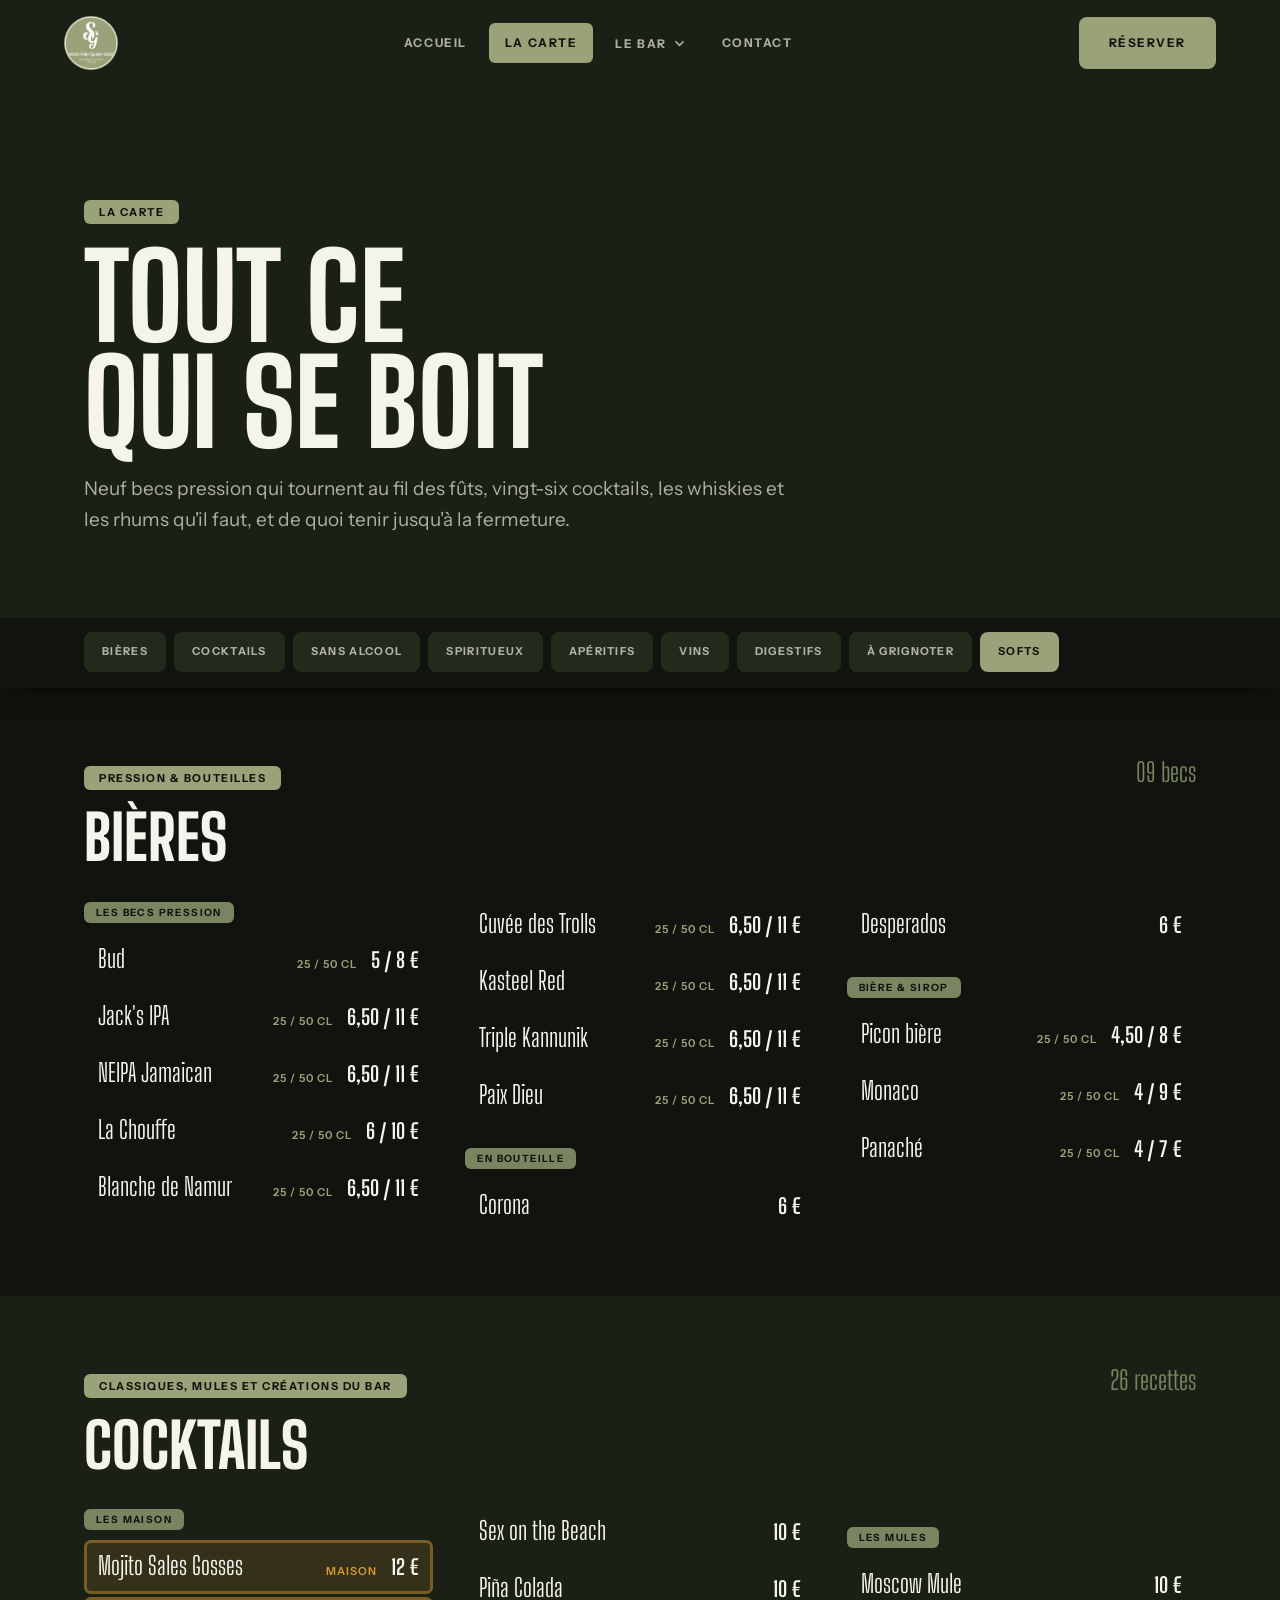
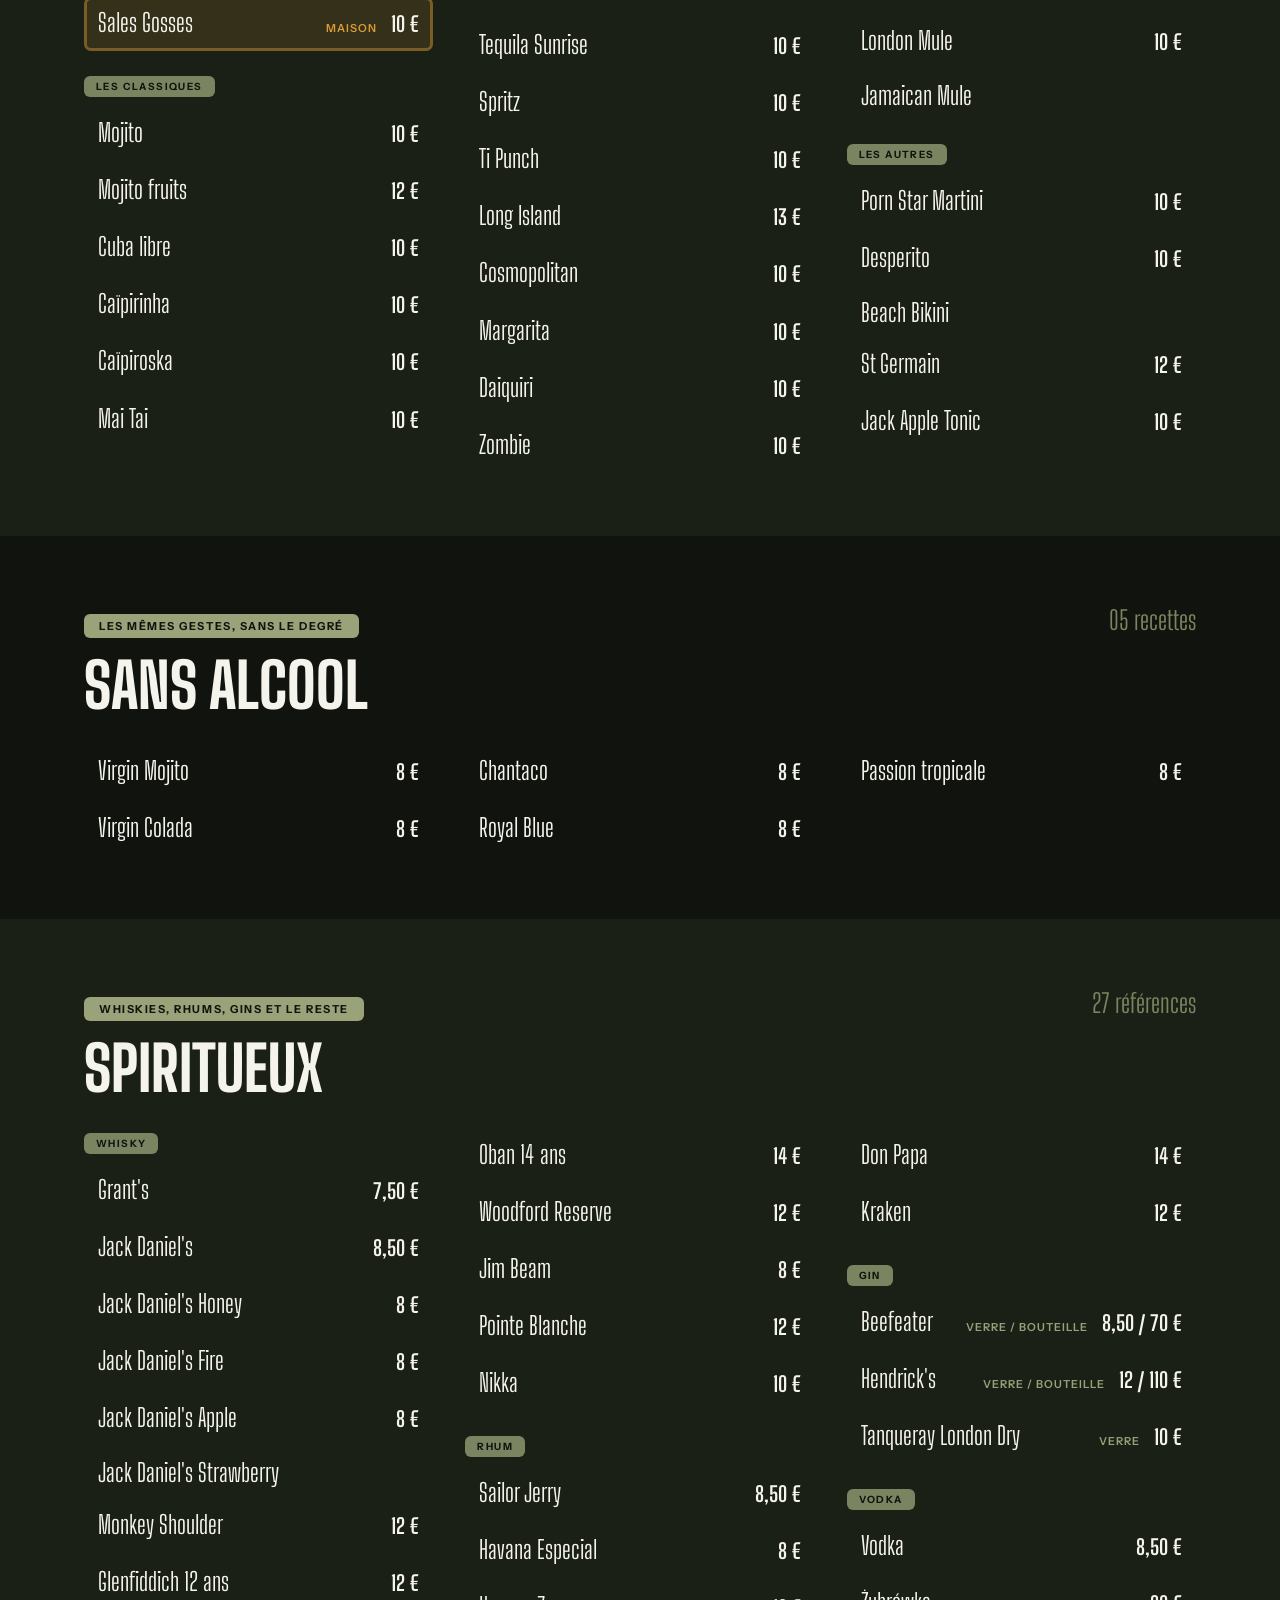
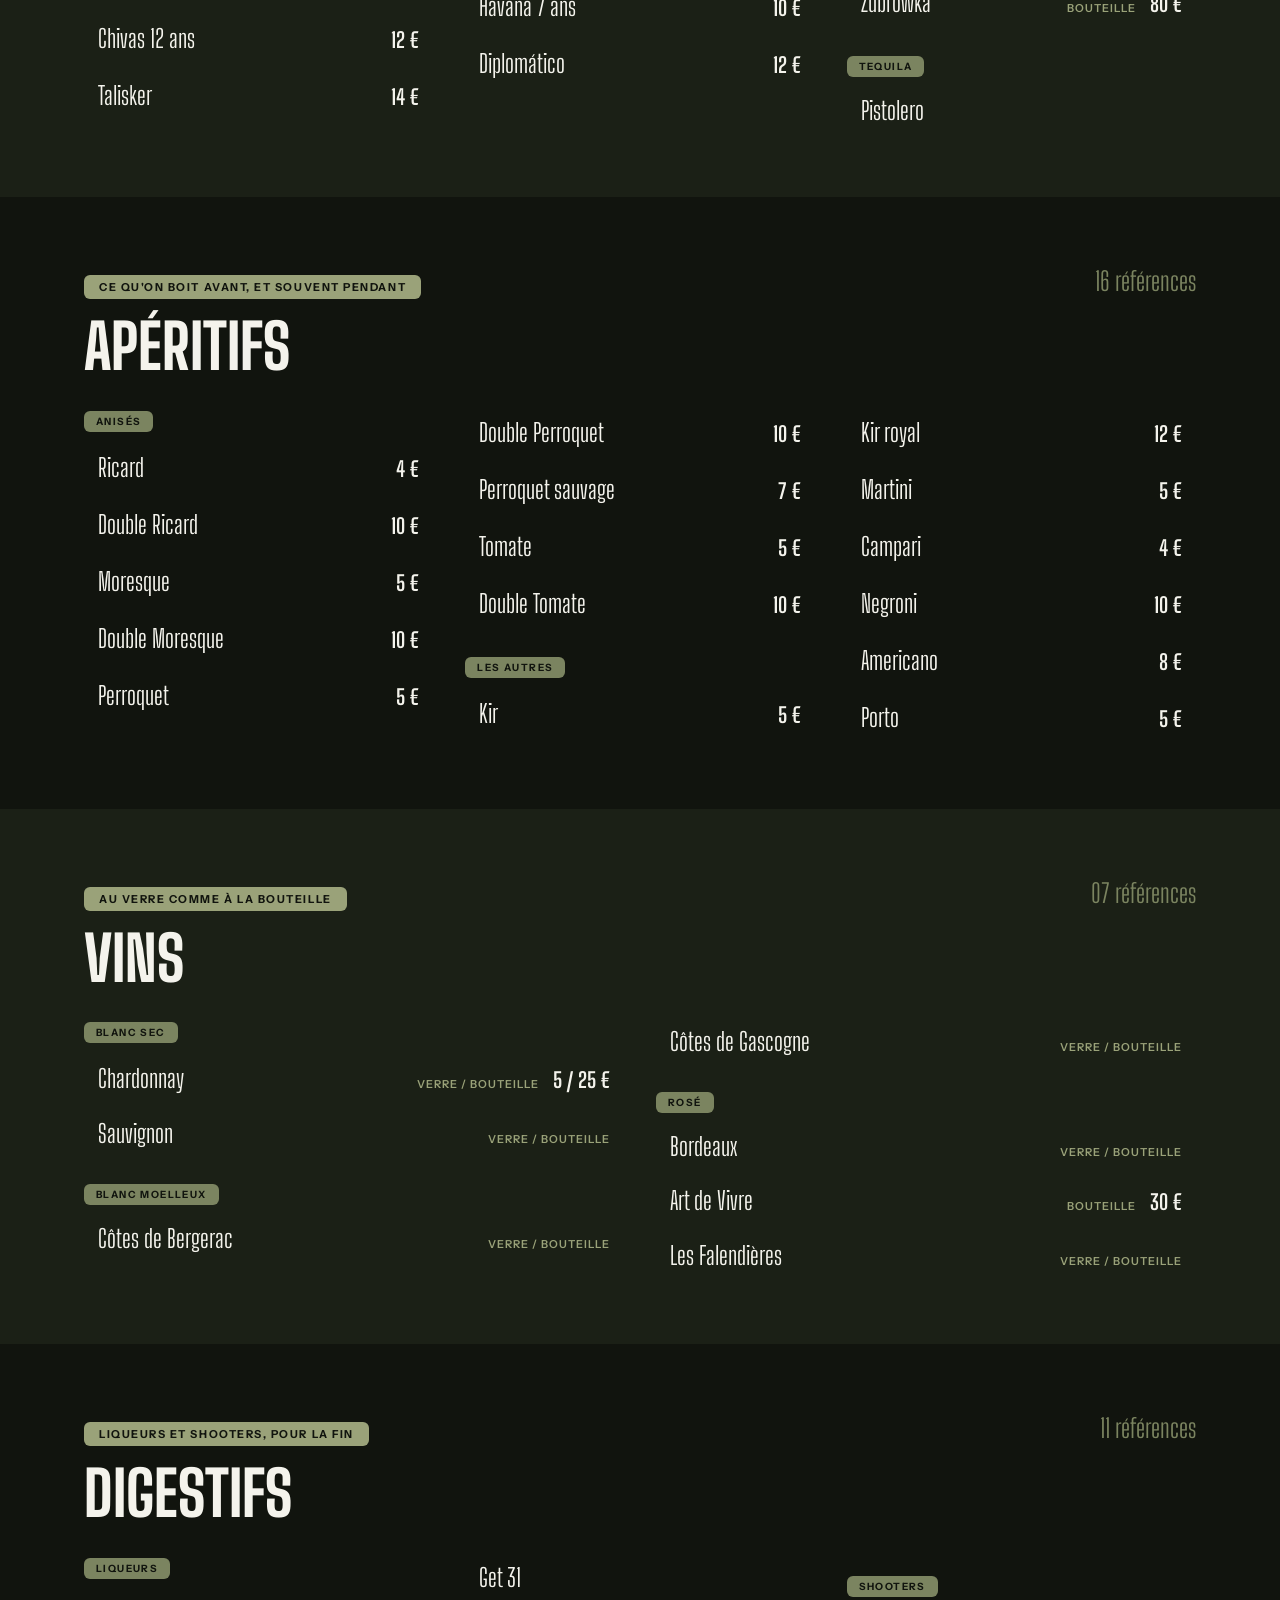
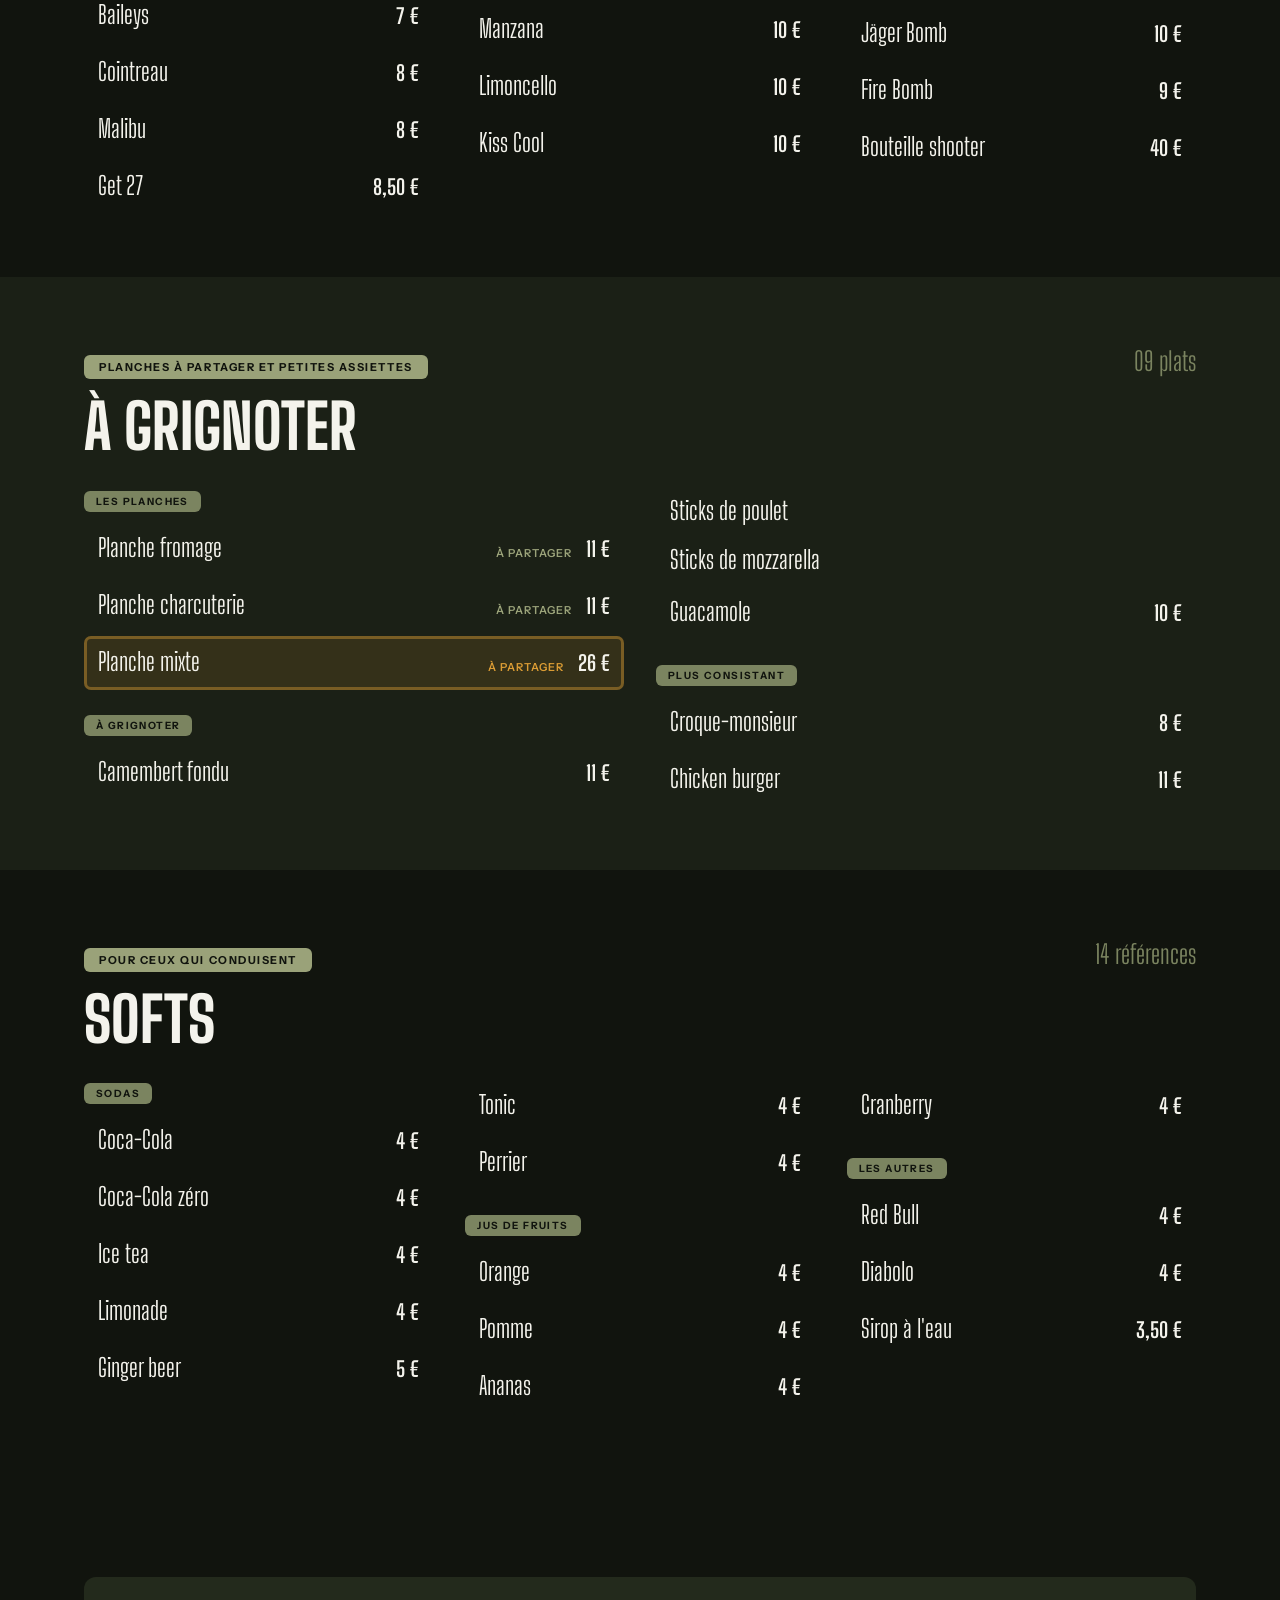
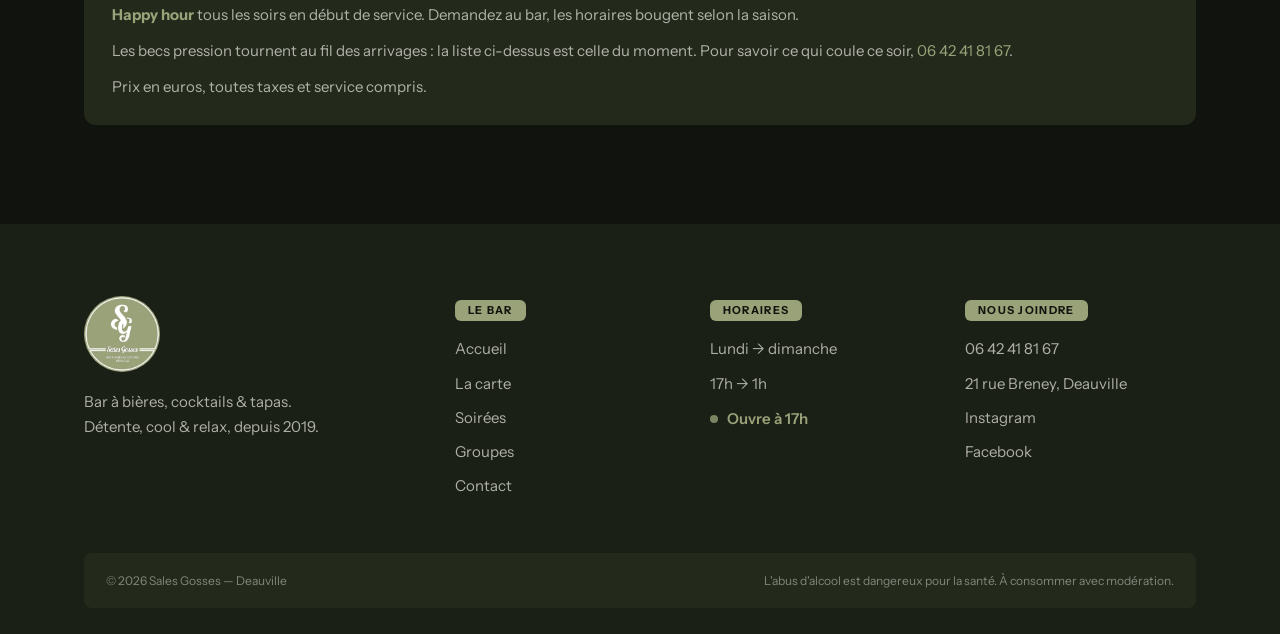
==== commit c5ef8143: "Carte d'origine avec les prix de la caisse Retour aux 129 entrées de la carte ; seuls les prix trouv" ====
--- a/carte.html
+++ b/carte.html
@@ -4,7 +4,7 @@
   <meta charset="utf-8">
   <meta name="viewport" content="width=device-width, initial-scale=1">
   <title>La carte — Sales Gosses, Deauville</title>
-  <meta name="description" content="Dix becs pression, soixante bières en bouteille, cinquante cocktails, whiskies, rhums, gins, vins au verre et planches à partager. La carte du bar Sales Gosses à Deauville.">
+  <meta name="description" content="Neuf becs pression, 26 cocktails, whiskies, rhums, gins, vins au verre et planches à partager. La carte du bar Sales Gosses à Deauville.">
   <meta name="theme-color" content="#11140E">
   <link rel="icon" href="assets/img/logo.png">
   <link rel="preconnect" href="https://fonts.googleapis.com">
@@ -48,9 +48,9 @@
         <span class="etiquette">La carte</span>
         <h1>Tout ce<br>qui se boit</h1>
         <p class="chapo">
-          Dix becs pression qui tournent au fil des fûts, soixante bières en
-          bouteille, cinquante cocktails, les whiskies et les rhums qu'il faut,
-          et de quoi tenir jusqu'à la fermeture.
+          Neuf becs pression qui tournent au fil des fûts, vingt-six cocktails,
+          les whiskies et les rhums qu'il faut, et de quoi tenir jusqu'à la
+          fermeture.
         </p>
       </div>
     </section>
@@ -77,7 +77,7 @@
             <span class="etiquette">Pression &amp; bouteilles</span>
             <h2>Bières</h2>
           </div>
-          <span class="famille__compte">10 becs</span>
+          <span class="famille__compte">09 becs</span>
         </div>
         <div class="colonnes apparait">
           <span class="sous-famille">Les becs pression</span>
@@ -90,78 +90,13 @@
           <div class="ligne"><span class="ligne__nom">Kasteel Red</span><span class="ligne__detail">25 / 50 cl</span><span class="ligne__prix">6,50 / 11 €</span></div>
           <div class="ligne"><span class="ligne__nom">Triple Kannunik</span><span class="ligne__detail">25 / 50 cl</span><span class="ligne__prix">6,50 / 11 €</span></div>
           <div class="ligne"><span class="ligne__nom">Paix Dieu</span><span class="ligne__detail">25 / 50 cl</span><span class="ligne__prix">6,50 / 11 €</span></div>
-          <div class="ligne"><span class="ligne__nom">Lindemans</span><span class="ligne__detail">25 / 50 cl</span><span class="ligne__prix">6,50 / 11 €</span></div>
+          <span class="sous-famille">En bouteille</span>
+          <div class="ligne"><span class="ligne__nom">Corona</span><span class="ligne__prix">6 €</span></div>
+          <div class="ligne"><span class="ligne__nom">Desperados</span><span class="ligne__prix">6 €</span></div>
           <span class="sous-famille">Bière &amp; sirop</span>
-          <div class="ligne"><span class="ligne__nom">Demi pêche</span><span class="ligne__detail">25 cl</span><span class="ligne__prix">6 €</span></div>
           <div class="ligne"><span class="ligne__nom">Picon bière</span><span class="ligne__detail">25 / 50 cl</span><span class="ligne__prix">4,50 / 8 €</span></div>
           <div class="ligne"><span class="ligne__nom">Monaco</span><span class="ligne__detail">25 / 50 cl</span><span class="ligne__prix">4 / 9 €</span></div>
           <div class="ligne"><span class="ligne__nom">Panaché</span><span class="ligne__detail">25 / 50 cl</span><span class="ligne__prix">4 / 7 €</span></div>
-          <span class="sous-famille">En bouteille</span>
-          <div class="ligne"><span class="ligne__nom">Barbar Bok miel</span><span class="ligne__prix">7 €</span></div>
-          <div class="ligne"><span class="ligne__nom">Bière bio Overlod</span><span class="ligne__prix">6 €</span></div>
-          <div class="ligne"><span class="ligne__nom">Blanche de Namur</span><span class="ligne__prix">7 €</span></div>
-          <div class="ligne"><span class="ligne__nom">Blanche de Neige</span><span class="ligne__prix">6 €</span></div>
-          <div class="ligne"><span class="ligne__nom">Bon Secours</span><span class="ligne__prix">7 €</span></div>
-          <div class="ligne"><span class="ligne__nom">Brewdog IPA</span><span class="ligne__prix">9 €</span></div>
-          <div class="ligne"><span class="ligne__nom">Brooklyn Lager</span><span class="ligne__prix">7 €</span></div>
-          <div class="ligne"><span class="ligne__nom">Bud</span><span class="ligne__prix">6 €</span></div>
-          <div class="ligne"><span class="ligne__nom">Bush Caractère</span><span class="ligne__prix">9 €</span></div>
-          <div class="ligne"><span class="ligne__nom">Bush Triple</span></div>
-          <div class="ligne"><span class="ligne__nom">Carolus Classic</span><span class="ligne__prix">7 €</span></div>
-          <div class="ligne"><span class="ligne__nom">Carolus Triple</span><span class="ligne__prix">7 €</span></div>
-          <div class="ligne"><span class="ligne__nom">Chimay Blonde</span><span class="ligne__prix">8 €</span></div>
-          <div class="ligne"><span class="ligne__nom">Chimay Brune</span><span class="ligne__prix">8 €</span></div>
-          <div class="ligne"><span class="ligne__nom">Chimay Triple</span><span class="ligne__prix">8 €</span></div>
-          <div class="ligne"><span class="ligne__nom">Chouffe Cherry</span><span class="ligne__prix">6 €</span></div>
-          <div class="ligne"><span class="ligne__nom">Ciney</span><span class="ligne__prix">7 €</span></div>
-          <div class="ligne"><span class="ligne__nom">Corona</span><span class="ligne__prix">6 €</span></div>
-          <div class="ligne"><span class="ligne__nom">Cubanisto</span><span class="ligne__prix">6 €</span></div>
-          <div class="ligne"><span class="ligne__nom">Delirium</span><span class="ligne__prix">7 €</span></div>
-          <div class="ligne"><span class="ligne__nom">Desperados</span><span class="ligne__prix">6 €</span></div>
-          <div class="ligne"><span class="ligne__nom">Duvel</span><span class="ligne__prix">6 €</span></div>
-          <div class="ligne"><span class="ligne__nom">Duvel Citra</span><span class="ligne__prix">7 €</span></div>
-          <div class="ligne"><span class="ligne__nom">Filou</span><span class="ligne__prix">7 €</span></div>
-          <div class="ligne"><span class="ligne__nom">Floris Framboise</span><span class="ligne__prix">7 €</span></div>
-          <div class="ligne"><span class="ligne__nom">Floris Passion</span><span class="ligne__prix">7 €</span></div>
-          <div class="ligne"><span class="ligne__nom">Gallia Blanche</span><span class="ligne__prix">7 €</span></div>
-          <div class="ligne"><span class="ligne__nom">Gallia East</span><span class="ligne__prix">7 €</span></div>
-          <div class="ligne"><span class="ligne__nom">Goudale</span><span class="ligne__prix">6 €</span></div>
-          <div class="ligne"><span class="ligne__nom">Grosse Bertha</span><span class="ligne__prix">7 €</span></div>
-          <div class="ligne"><span class="ligne__nom">Guillotine</span><span class="ligne__prix">7 €</span></div>
-          <div class="ligne"><span class="ligne__nom">Guinness</span><span class="ligne__prix">7 €</span></div>
-          <div class="ligne"><span class="ligne__nom">Gulden Draak</span><span class="ligne__prix">7 €</span></div>
-          <div class="ligne"><span class="ligne__nom">Jungle Joy</span><span class="ligne__prix">8 €</span></div>
-          <div class="ligne"><span class="ligne__nom">Karmeliet Tripel</span><span class="ligne__prix">6 €</span></div>
-          <div class="ligne"><span class="ligne__nom">Kasteel Cuvée du Château</span><span class="ligne__prix">7 €</span></div>
-          <div class="ligne"><span class="ligne__nom">Kasteel Rouge</span><span class="ligne__prix">6 €</span></div>
-          <div class="ligne"><span class="ligne__nom">Kasteel Triple</span><span class="ligne__prix">7 €</span></div>
-          <div class="ligne"><span class="ligne__nom">Kwak</span><span class="ligne__prix">7 €</span></div>
-          <div class="ligne"><span class="ligne__nom">Lagunitas</span><span class="ligne__prix">8 €</span></div>
-          <div class="ligne"><span class="ligne__nom">Liefmans Fruitesse</span><span class="ligne__prix">6 €</span></div>
-          <div class="ligne"><span class="ligne__nom">Lindemans Cassis</span><span class="ligne__prix">7 €</span></div>
-          <div class="ligne"><span class="ligne__nom">Lindemans Faro</span><span class="ligne__prix">7 €</span></div>
-          <div class="ligne"><span class="ligne__nom">Lindemans Framboise</span><span class="ligne__prix">7 €</span></div>
-          <div class="ligne"><span class="ligne__nom">Lindemans Pomme</span><span class="ligne__prix">7 €</span></div>
-          <div class="ligne"><span class="ligne__nom">Magners</span><span class="ligne__detail">Cidre</span><span class="ligne__prix">7 €</span></div>
-          <div class="ligne"><span class="ligne__nom">Maredsous</span><span class="ligne__prix">7 €</span></div>
-          <div class="ligne"><span class="ligne__nom">Martin's Pale Ale</span><span class="ligne__prix">7 €</span></div>
-          <div class="ligne"><span class="ligne__nom">Mongozo Banane</span><span class="ligne__prix">7 €</span></div>
-          <div class="ligne"><span class="ligne__nom">Mongozo Coco</span><span class="ligne__prix">7 €</span></div>
-          <div class="ligne"><span class="ligne__nom">Mongozo Mangue</span><span class="ligne__prix">7 €</span></div>
-          <div class="ligne"><span class="ligne__nom">Orval</span><span class="ligne__prix">9 €</span></div>
-          <div class="ligne"><span class="ligne__nom">Pêche Mel Bush</span><span class="ligne__prix">7 €</span></div>
-          <div class="ligne"><span class="ligne__nom">Petrus Triple</span><span class="ligne__prix">6 €</span></div>
-          <div class="ligne"><span class="ligne__nom">Pietra</span><span class="ligne__prix">6 €</span></div>
-          <div class="ligne"><span class="ligne__nom">Press Framboise</span><span class="ligne__prix">6 €</span></div>
-          <div class="ligne"><span class="ligne__nom">Queue de Charrue</span><span class="ligne__prix">7 €</span></div>
-          <div class="ligne"><span class="ligne__nom">Quilmes</span><span class="ligne__prix">7 €</span></div>
-          <div class="ligne"><span class="ligne__nom">Rasta Trolls</span><span class="ligne__prix">7 €</span></div>
-          <div class="ligne"><span class="ligne__nom">Senlis Blanche</span><span class="ligne__prix">6 €</span></div>
-          <div class="ligne"><span class="ligne__nom">Senlis Blonde</span><span class="ligne__prix">6 €</span></div>
-          <div class="ligne"><span class="ligne__nom">Tank 7</span><span class="ligne__prix">8 €</span></div>
-          <div class="ligne"><span class="ligne__nom">Trappistes Rochefort</span><span class="ligne__prix">6 €</span></div>
-          <div class="ligne"><span class="ligne__nom">Troubadour</span><span class="ligne__prix">7 €</span></div>
-          <div class="ligne"><span class="ligne__nom">Vieille Canaille</span><span class="ligne__prix">7 €</span></div>
         </div>
       </div>
     </section>
@@ -173,22 +108,18 @@
             <span class="etiquette">Classiques, mules et créations du bar</span>
             <h2>Cocktails</h2>
           </div>
-          <span class="famille__compte">50 recettes</span>
+          <span class="famille__compte">26 recettes</span>
         </div>
         <div class="colonnes apparait">
           <span class="sous-famille">Les maison</span>
           <div class="ligne ligne--maison"><span class="ligne__nom">Mojito Sales Gosses</span><span class="ligne__detail">Maison</span><span class="ligne__prix">12 €</span></div>
           <div class="ligne ligne--maison"><span class="ligne__nom">Sales Gosses</span><span class="ligne__detail">Maison</span><span class="ligne__prix">10 €</span></div>
-          <div class="ligne ligne--maison"><span class="ligne__nom">Sales Gosses Spritz</span><span class="ligne__detail">Maison</span><span class="ligne__prix">12 €</span></div>
           <span class="sous-famille">Les classiques</span>
           <div class="ligne"><span class="ligne__nom">Mojito</span><span class="ligne__prix">10 €</span></div>
           <div class="ligne"><span class="ligne__nom">Mojito fruits</span><span class="ligne__prix">12 €</span></div>
-          <div class="ligne"><span class="ligne__nom">Mojito royal</span><span class="ligne__prix">15 €</span></div>
-          <div class="ligne"><span class="ligne__nom">Mojito Calvados</span><span class="ligne__prix">13 €</span></div>
           <div class="ligne"><span class="ligne__nom">Cuba libre</span><span class="ligne__prix">10 €</span></div>
           <div class="ligne"><span class="ligne__nom">Caïpirinha</span><span class="ligne__prix">10 €</span></div>
           <div class="ligne"><span class="ligne__nom">Caïpiroska</span><span class="ligne__prix">10 €</span></div>
-          <div class="ligne"><span class="ligne__nom">Caïpi ananas</span><span class="ligne__prix">9 €</span></div>
           <div class="ligne"><span class="ligne__nom">Mai Tai</span><span class="ligne__prix">10 €</span></div>
           <div class="ligne"><span class="ligne__nom">Sex on the Beach</span><span class="ligne__prix">10 €</span></div>
           <div class="ligne"><span class="ligne__nom">Piña Colada</span><span class="ligne__prix">10 €</span></div>
@@ -198,40 +129,18 @@
           <div class="ligne"><span class="ligne__nom">Long Island</span><span class="ligne__prix">13 €</span></div>
           <div class="ligne"><span class="ligne__nom">Cosmopolitan</span><span class="ligne__prix">10 €</span></div>
           <div class="ligne"><span class="ligne__nom">Margarita</span><span class="ligne__prix">10 €</span></div>
-          <div class="ligne"><span class="ligne__nom">Frozen Margarita passion</span><span class="ligne__prix">12 €</span></div>
           <div class="ligne"><span class="ligne__nom">Daiquiri</span><span class="ligne__prix">10 €</span></div>
           <div class="ligne"><span class="ligne__nom">Zombie</span><span class="ligne__prix">10 €</span></div>
-          <div class="ligne"><span class="ligne__nom">Gin Fizz</span><span class="ligne__prix">10 €</span></div>
-          <div class="ligne"><span class="ligne__nom">Old Fashioned</span><span class="ligne__prix">10 €</span></div>
-          <div class="ligne"><span class="ligne__nom">Lazy Old Fashioned</span><span class="ligne__prix">9 €</span></div>
-          <div class="ligne"><span class="ligne__nom">Porn Star Martini</span><span class="ligne__prix">10 €</span></div>
-          <div class="ligne"><span class="ligne__nom">Rossini</span><span class="ligne__prix">12 €</span></div>
-          <div class="ligne"><span class="ligne__nom">St Germain</span><span class="ligne__prix">12 €</span></div>
           <span class="sous-famille">Les mules</span>
           <div class="ligne"><span class="ligne__nom">Moscow Mule</span><span class="ligne__prix">10 €</span></div>
-          <div class="ligne"><span class="ligne__nom">Moscow framboise</span><span class="ligne__prix">10 €</span></div>
           <div class="ligne"><span class="ligne__nom">London Mule</span><span class="ligne__prix">10 €</span></div>
-          <div class="ligne"><span class="ligne__nom">Mayan Mule</span><span class="ligne__prix">12 €</span></div>
-          <div class="ligne"><span class="ligne__nom">Tennessee Mule</span><span class="ligne__prix">10 €</span></div>
-          <span class="sous-famille">Autour du Jack</span>
+          <div class="ligne"><span class="ligne__nom">Jamaican Mule</span></div>
+          <span class="sous-famille">Les autres</span>
+          <div class="ligne"><span class="ligne__nom">Porn Star Martini</span><span class="ligne__prix">10 €</span></div>
+          <div class="ligne"><span class="ligne__nom">Desperito</span><span class="ligne__prix">10 €</span></div>
+          <div class="ligne"><span class="ligne__nom">Beach Bikini</span></div>
+          <div class="ligne"><span class="ligne__nom">St Germain</span><span class="ligne__prix">12 €</span></div>
           <div class="ligne"><span class="ligne__nom">Jack Apple Tonic</span><span class="ligne__prix">10 €</span></div>
-          <div class="ligne"><span class="ligne__nom">Jack Fireginger</span><span class="ligne__prix">10 €</span></div>
-          <div class="ligne"><span class="ligne__nom">Jack Honey Tea</span><span class="ligne__prix">10 €</span></div>
-          <div class="ligne"><span class="ligne__nom">Lynchburg Lemonade</span><span class="ligne__prix">10 €</span></div>
-          <div class="ligne"><span class="ligne__nom">Sweet Tennessee</span><span class="ligne__prix">10 €</span></div>
-          <span class="sous-famille">Les autres</span>
-          <div class="ligne"><span class="ligne__nom">Desperito</span><span class="ligne__prix">10 €</span></div>
-          <div class="ligne"><span class="ligne__nom">Baby Bitch</span><span class="ligne__prix">10 €</span></div>
-          <div class="ligne"><span class="ligne__nom">Flora Adora</span><span class="ligne__prix">12 €</span></div>
-          <div class="ligne"><span class="ligne__nom">L'Institution Julo</span><span class="ligne__prix">10 €</span></div>
-          <div class="ligne"><span class="ligne__nom">Monkey Paloma</span><span class="ligne__prix">9 €</span></div>
-          <div class="ligne"><span class="ligne__nom">Pura Vida</span></div>
-          <div class="ligne"><span class="ligne__nom">Titlar Pastèque</span><span class="ligne__prix">10 €</span></div>
-          <span class="sous-famille">Du moment</span>
-          <div class="ligne"><span class="ligne__nom">Ayoub BamBam</span><span class="ligne__prix">10 €</span></div>
-          <div class="ligne"><span class="ligne__nom">Dark Tai</span><span class="ligne__prix">10 €</span></div>
-          <div class="ligne"><span class="ligne__nom">Tennessee Honey</span><span class="ligne__prix">10 €</span></div>
-          <div class="ligne"><span class="ligne__nom">Vin de Noël</span><span class="ligne__prix">10 €</span></div>
         </div>
       </div>
     </section>
@@ -262,64 +171,41 @@
             <span class="etiquette">Whiskies, rhums, gins et le reste</span>
             <h2>Spiritueux</h2>
           </div>
-          <span class="famille__compte">49 références</span>
+          <span class="famille__compte">27 références</span>
         </div>
         <div class="colonnes apparait">
           <span class="sous-famille">Whisky</span>
           <div class="ligne"><span class="ligne__nom">Grant's</span><span class="ligne__prix">7,50 €</span></div>
-          <div class="ligne"><span class="ligne__nom">Jim Beam</span><span class="ligne__prix">8 €</span></div>
           <div class="ligne"><span class="ligne__nom">Jack Daniel's</span><span class="ligne__prix">8,50 €</span></div>
           <div class="ligne"><span class="ligne__nom">Jack Daniel's Honey</span><span class="ligne__prix">8 €</span></div>
           <div class="ligne"><span class="ligne__nom">Jack Daniel's Fire</span><span class="ligne__prix">8 €</span></div>
           <div class="ligne"><span class="ligne__nom">Jack Daniel's Apple</span><span class="ligne__prix">8 €</span></div>
-          <div class="ligne"><span class="ligne__nom">Nikka</span><span class="ligne__prix">10 €</span></div>
+          <div class="ligne"><span class="ligne__nom">Jack Daniel's Strawberry</span></div>
           <div class="ligne"><span class="ligne__nom">Monkey Shoulder</span><span class="ligne__prix">12 €</span></div>
           <div class="ligne"><span class="ligne__nom">Glenfiddich 12 ans</span><span class="ligne__prix">12 €</span></div>
           <div class="ligne"><span class="ligne__nom">Chivas 12 ans</span><span class="ligne__prix">12 €</span></div>
-          <div class="ligne"><span class="ligne__nom">Gun's Bell</span><span class="ligne__prix">12 €</span></div>
-          <div class="ligne"><span class="ligne__nom">Pointe Blanche</span><span class="ligne__prix">12 €</span></div>
-          <div class="ligne"><span class="ligne__nom">Woodford Reserve</span><span class="ligne__prix">12 €</span></div>
           <div class="ligne"><span class="ligne__nom">Talisker</span><span class="ligne__prix">14 €</span></div>
           <div class="ligne"><span class="ligne__nom">Oban 14 ans</span><span class="ligne__prix">14 €</span></div>
-          <div class="ligne"><span class="ligne__nom">Jack Daniel's</span><span class="ligne__detail">Bouteille</span><span class="ligne__prix">80 €</span></div>
+          <div class="ligne"><span class="ligne__nom">Woodford Reserve</span><span class="ligne__prix">12 €</span></div>
+          <div class="ligne"><span class="ligne__nom">Jim Beam</span><span class="ligne__prix">8 €</span></div>
+          <div class="ligne"><span class="ligne__nom">Pointe Blanche</span><span class="ligne__prix">12 €</span></div>
+          <div class="ligne"><span class="ligne__nom">Nikka</span><span class="ligne__prix">10 €</span></div>
           <span class="sous-famille">Rhum</span>
-          <div class="ligne"><span class="ligne__nom">Havana 3 ans</span><span class="ligne__prix">7 €</span></div>
+          <div class="ligne"><span class="ligne__nom">Sailor Jerry</span><span class="ligne__prix">8,50 €</span></div>
           <div class="ligne"><span class="ligne__nom">Havana Especial</span><span class="ligne__prix">8 €</span></div>
-          <div class="ligne"><span class="ligne__nom">Sailor Jerry</span><span class="ligne__prix">8,50 €</span></div>
           <div class="ligne"><span class="ligne__nom">Havana 7 ans</span><span class="ligne__prix">10 €</span></div>
           <div class="ligne"><span class="ligne__nom">Diplomático</span><span class="ligne__prix">12 €</span></div>
+          <div class="ligne"><span class="ligne__nom">Don Papa</span><span class="ligne__prix">14 €</span></div>
           <div class="ligne"><span class="ligne__nom">Kraken</span><span class="ligne__prix">12 €</span></div>
-          <div class="ligne"><span class="ligne__nom">Sécha da Silva</span><span class="ligne__prix">12 €</span></div>
-          <div class="ligne"><span class="ligne__nom">Don Papa</span><span class="ligne__prix">14 €</span></div>
-          <div class="ligne"><span class="ligne__nom">Pacto Navío</span><span class="ligne__prix">14 €</span></div>
           <span class="sous-famille">Gin</span>
           <div class="ligne"><span class="ligne__nom">Beefeater</span><span class="ligne__detail">Verre / bouteille</span><span class="ligne__prix">8,50 / 70 €</span></div>
-          <div class="ligne"><span class="ligne__nom">Bombay Sapphire</span><span class="ligne__detail">Verre / bouteille</span><span class="ligne__prix">9 / 90 €</span></div>
           <div class="ligne"><span class="ligne__nom">Hendrick's</span><span class="ligne__detail">Verre / bouteille</span><span class="ligne__prix">12 / 110 €</span></div>
-          <div class="ligne"><span class="ligne__nom">Tanqueray London Dry</span><span class="ligne__prix">10 €</span></div>
-          <div class="ligne"><span class="ligne__nom">Tanqueray Ten</span><span class="ligne__prix">12 €</span></div>
-          <div class="ligne"><span class="ligne__nom">Fords Gin</span><span class="ligne__prix">12 €</span></div>
-          <div class="ligne"><span class="ligne__nom">Tanqueray Rangpur Lime</span><span class="ligne__prix">13 €</span></div>
-          <div class="ligne"><span class="ligne__nom">Tanqueray Sevilla</span><span class="ligne__prix">13 €</span></div>
+          <div class="ligne"><span class="ligne__nom">Tanqueray London Dry</span><span class="ligne__detail">Verre</span><span class="ligne__prix">10 €</span></div>
           <span class="sous-famille">Vodka</span>
           <div class="ligne"><span class="ligne__nom">Vodka</span><span class="ligne__prix">8,50 €</span></div>
-          <div class="ligne"><span class="ligne__nom">Belvedere</span><span class="ligne__detail">Verre / bouteille</span><span class="ligne__prix">12 / 120 €</span></div>
           <div class="ligne"><span class="ligne__nom">Żubrówka</span><span class="ligne__detail">Bouteille</span><span class="ligne__prix">80 €</span></div>
           <span class="sous-famille">Tequila</span>
-          <div class="ligne"><span class="ligne__nom">Olmeca</span><span class="ligne__detail">Verre / bouteille</span><span class="ligne__prix">8 / 90 €</span></div>
-          <span class="sous-famille">Happy hour</span>
-          <div class="ligne"><span class="ligne__nom">Rhum Coca</span><span class="ligne__prix">4 €</span></div>
-          <div class="ligne"><span class="ligne__nom">Rhum ananas</span><span class="ligne__prix">4 €</span></div>
-          <div class="ligne"><span class="ligne__nom">Rhum orange</span><span class="ligne__prix">4 €</span></div>
-          <div class="ligne"><span class="ligne__nom">Vodka ananas</span><span class="ligne__prix">4 €</span></div>
-          <div class="ligne"><span class="ligne__nom">Vodka cranberry</span><span class="ligne__prix">4 €</span></div>
-          <div class="ligne"><span class="ligne__nom">Vodka limonade</span><span class="ligne__prix">4 €</span></div>
-          <div class="ligne"><span class="ligne__nom">Vodka orange</span><span class="ligne__prix">4 €</span></div>
-          <div class="ligne"><span class="ligne__nom">Vodka pomme</span><span class="ligne__prix">4 €</span></div>
-          <div class="ligne"><span class="ligne__nom">Vodka Red Bull</span><span class="ligne__prix">4 €</span></div>
-          <div class="ligne"><span class="ligne__nom">Whisky Coca</span><span class="ligne__prix">4 €</span></div>
-          <div class="ligne"><span class="ligne__nom">Whisky limonade</span><span class="ligne__prix">4 €</span></div>
-          <div class="ligne"><span class="ligne__nom">Whisky Red Bull</span><span class="ligne__prix">4 €</span></div>
+          <div class="ligne"><span class="ligne__nom">Pistolero</span></div>
         </div>
       </div>
     </section>
@@ -341,17 +227,17 @@
           <div class="ligne"><span class="ligne__nom">Double Moresque</span><span class="ligne__prix">10 €</span></div>
           <div class="ligne"><span class="ligne__nom">Perroquet</span><span class="ligne__prix">5 €</span></div>
           <div class="ligne"><span class="ligne__nom">Double Perroquet</span><span class="ligne__prix">10 €</span></div>
+          <div class="ligne"><span class="ligne__nom">Perroquet sauvage</span><span class="ligne__prix">7 €</span></div>
           <div class="ligne"><span class="ligne__nom">Tomate</span><span class="ligne__prix">5 €</span></div>
           <div class="ligne"><span class="ligne__nom">Double Tomate</span><span class="ligne__prix">10 €</span></div>
           <span class="sous-famille">Les autres</span>
+          <div class="ligne"><span class="ligne__nom">Kir</span><span class="ligne__prix">5 €</span></div>
+          <div class="ligne"><span class="ligne__nom">Kir royal</span><span class="ligne__prix">12 €</span></div>
+          <div class="ligne"><span class="ligne__nom">Martini</span><span class="ligne__prix">5 €</span></div>
           <div class="ligne"><span class="ligne__nom">Campari</span><span class="ligne__prix">4 €</span></div>
-          <div class="ligne"><span class="ligne__nom">Martini</span><span class="ligne__prix">5 €</span></div>
+          <div class="ligne"><span class="ligne__nom">Negroni</span><span class="ligne__prix">10 €</span></div>
+          <div class="ligne"><span class="ligne__nom">Americano</span><span class="ligne__prix">8 €</span></div>
           <div class="ligne"><span class="ligne__nom">Porto</span><span class="ligne__prix">5 €</span></div>
-          <div class="ligne"><span class="ligne__nom">Kir</span><span class="ligne__prix">5 €</span></div>
-          <div class="ligne"><span class="ligne__nom">Sangria</span><span class="ligne__prix">6 €</span></div>
-          <div class="ligne"><span class="ligne__nom">Americano</span><span class="ligne__prix">8 €</span></div>
-          <div class="ligne"><span class="ligne__nom">Negroni</span><span class="ligne__prix">10 €</span></div>
-          <div class="ligne"><span class="ligne__nom">Kir royal</span><span class="ligne__prix">12 €</span></div>
         </div>
       </div>
     </section>
@@ -363,29 +249,19 @@
             <span class="etiquette">Au verre comme à la bouteille</span>
             <h2>Vins</h2>
           </div>
-          <span class="famille__compte">16 références</span>
+          <span class="famille__compte">07 références</span>
         </div>
         <div class="colonnes colonnes--large apparait">
-          <span class="sous-famille">Au verre et à la bouteille</span>
+          <span class="sous-famille">Blanc sec</span>
           <div class="ligne"><span class="ligne__nom">Chardonnay</span><span class="ligne__detail">Verre / bouteille</span><span class="ligne__prix">5 / 25 €</span></div>
-          <div class="ligne"><span class="ligne__nom">Marrenon</span><span class="ligne__detail">Verre / bouteille</span><span class="ligne__prix">6 / 29 €</span></div>
-          <div class="ligne"><span class="ligne__nom">Chouchou</span><span class="ligne__detail">Verre / bouteille</span><span class="ligne__prix">7 / 35 €</span></div>
-          <div class="ligne"><span class="ligne__nom">Pouilly</span><span class="ligne__detail">Verre / bouteille</span><span class="ligne__prix">8 / 40 €</span></div>
-          <div class="ligne"><span class="ligne__nom">Sancerre</span><span class="ligne__detail">Verre / bouteille</span><span class="ligne__prix">8 / 40 €</span></div>
-          <div class="ligne"><span class="ligne__nom">Gérard Bertrand blanc</span><span class="ligne__detail">Verre / bouteille</span><span class="ligne__prix">8 / 45 €</span></div>
-          <div class="ligne"><span class="ligne__nom">Gérard Bertrand rouge</span><span class="ligne__detail">Verre / bouteille</span><span class="ligne__prix">8 / 45 €</span></div>
-          <div class="ligne"><span class="ligne__nom">Le B de Maucaillou</span><span class="ligne__detail">Verre / bouteille</span><span class="ligne__prix">8 / 45 €</span></div>
-          <div class="ligne"><span class="ligne__nom">Chablis</span><span class="ligne__detail">Verre / bouteille</span><span class="ligne__prix">10 / 55 €</span></div>
-          <span class="sous-famille">Au verre</span>
-          <div class="ligne"><span class="ligne__nom">Lou</span><span class="ligne__detail">Verre</span><span class="ligne__prix">5 €</span></div>
-          <div class="ligne"><span class="ligne__nom">Moelleux</span><span class="ligne__detail">Verre</span><span class="ligne__prix">5 €</span></div>
-          <span class="sous-famille">À la bouteille</span>
-          <div class="ligne"><span class="ligne__nom">L'Orangerie</span><span class="ligne__detail">75 cl</span><span class="ligne__prix">25 €</span></div>
-          <div class="ligne"><span class="ligne__nom">Art de Vivre</span><span class="ligne__detail">75 cl</span><span class="ligne__prix">30 €</span></div>
-          <span class="sous-famille">Les bulles</span>
-          <div class="ligne"><span class="ligne__nom">Prosecco</span><span class="ligne__detail">Coupe</span><span class="ligne__prix">8 €</span></div>
-          <div class="ligne"><span class="ligne__nom">Nicolas Feuillatte</span><span class="ligne__detail">Coupe / bouteille</span><span class="ligne__prix">12 / 95 €</span></div>
-          <div class="ligne"><span class="ligne__nom">EPC</span><span class="ligne__detail">Bouteille</span><span class="ligne__prix">120 €</span></div>
+          <div class="ligne"><span class="ligne__nom">Sauvignon</span><span class="ligne__detail">Verre / bouteille</span></div>
+          <span class="sous-famille">Blanc moelleux</span>
+          <div class="ligne"><span class="ligne__nom">Côtes de Bergerac</span><span class="ligne__detail">Verre / bouteille</span></div>
+          <div class="ligne"><span class="ligne__nom">Côtes de Gascogne</span><span class="ligne__detail">Verre / bouteille</span></div>
+          <span class="sous-famille">Rosé</span>
+          <div class="ligne"><span class="ligne__nom">Bordeaux</span><span class="ligne__detail">Verre / bouteille</span></div>
+          <div class="ligne"><span class="ligne__nom">Art de Vivre</span><span class="ligne__detail">Bouteille</span><span class="ligne__prix">30 €</span></div>
+          <div class="ligne"><span class="ligne__nom">Les Falendières</span><span class="ligne__detail">Verre / bouteille</span></div>
         </div>
       </div>
     </section>
@@ -394,34 +270,24 @@
       <div class="contenant">
         <div class="famille__entete apparait">
           <div>
-            <span class="etiquette">Liqueurs, calvas et shooters, pour la fin</span>
+            <span class="etiquette">Liqueurs et shooters, pour la fin</span>
             <h2>Digestifs</h2>
           </div>
-          <span class="famille__compte">20 références</span>
+          <span class="famille__compte">11 références</span>
         </div>
         <div class="colonnes apparait">
           <span class="sous-famille">Liqueurs</span>
-          <div class="ligne"><span class="ligne__nom">Amaretto</span><span class="ligne__prix">7 €</span></div>
           <div class="ligne"><span class="ligne__nom">Baileys</span><span class="ligne__prix">7 €</span></div>
           <div class="ligne"><span class="ligne__nom">Cointreau</span><span class="ligne__prix">8 €</span></div>
           <div class="ligne"><span class="ligne__nom">Malibu</span><span class="ligne__prix">8 €</span></div>
           <div class="ligne"><span class="ligne__nom">Get 27</span><span class="ligne__prix">8,50 €</span></div>
           <div class="ligne"><span class="ligne__nom">Get 31</span></div>
+          <div class="ligne"><span class="ligne__nom">Manzana</span><span class="ligne__prix">10 €</span></div>
           <div class="ligne"><span class="ligne__nom">Limoncello</span><span class="ligne__prix">10 €</span></div>
-          <div class="ligne"><span class="ligne__nom">Manzana</span><span class="ligne__prix">10 €</span></div>
           <div class="ligne"><span class="ligne__nom">Kiss Cool</span><span class="ligne__prix">10 €</span></div>
-          <div class="ligne"><span class="ligne__nom">Limoncello Calvados</span><span class="ligne__prix">11 €</span></div>
-          <span class="sous-famille">Calvados &amp; cognac</span>
-          <div class="ligne"><span class="ligne__nom">Calvados</span><span class="ligne__prix">10 €</span></div>
-          <div class="ligne"><span class="ligne__nom">Calvados arrangé</span><span class="ligne__prix">10 €</span></div>
-          <div class="ligne"><span class="ligne__nom">Calvados 10 ans hors d'âge</span><span class="ligne__prix">15 €</span></div>
-          <div class="ligne"><span class="ligne__nom">Cognac Planat</span><span class="ligne__prix">12 €</span></div>
-          <div class="ligne"><span class="ligne__nom">Cognac Hennessy</span><span class="ligne__prix">14 €</span></div>
           <span class="sous-famille">Shooters</span>
-          <div class="ligne"><span class="ligne__nom">Shooter</span><span class="ligne__prix">4 €</span></div>
-          <div class="ligne"><span class="ligne__nom">Shooter alcool pur</span><span class="ligne__prix">5 €</span></div>
+          <div class="ligne"><span class="ligne__nom">Jäger Bomb</span><span class="ligne__prix">10 €</span></div>
           <div class="ligne"><span class="ligne__nom">Fire Bomb</span><span class="ligne__prix">9 €</span></div>
-          <div class="ligne"><span class="ligne__nom">Jäger Bomb</span><span class="ligne__prix">10 €</span></div>
           <div class="ligne"><span class="ligne__nom">Bouteille shooter</span><span class="ligne__prix">40 €</span></div>
         </div>
       </div>
@@ -434,29 +300,21 @@
             <span class="etiquette">Planches à partager et petites assiettes</span>
             <h2>À grignoter</h2>
           </div>
-          <span class="famille__compte">17 plats</span>
+          <span class="famille__compte">09 plats</span>
         </div>
         <div class="colonnes colonnes--large apparait">
           <span class="sous-famille">Les planches</span>
           <div class="ligne"><span class="ligne__nom">Planche fromage</span><span class="ligne__detail">À partager</span><span class="ligne__prix">11 €</span></div>
           <div class="ligne"><span class="ligne__nom">Planche charcuterie</span><span class="ligne__detail">À partager</span><span class="ligne__prix">11 €</span></div>
           <div class="ligne ligne--maison"><span class="ligne__nom">Planche mixte</span><span class="ligne__detail">À partager</span><span class="ligne__prix">26 €</span></div>
-          <div class="ligne"><span class="ligne__nom">Planche mixte chaude</span><span class="ligne__detail">À partager</span><span class="ligne__prix">30 €</span></div>
           <span class="sous-famille">À grignoter</span>
-          <div class="ligne"><span class="ligne__nom">Accras</span><span class="ligne__prix">8 €</span></div>
-          <div class="ligne"><span class="ligne__nom">Rillettes de crevettes</span><span class="ligne__prix">8 €</span></div>
-          <div class="ligne"><span class="ligne__nom">Rillettes de sardine</span><span class="ligne__prix">8 €</span></div>
-          <div class="ligne"><span class="ligne__nom">Terrine de cochon</span><span class="ligne__prix">8 €</span></div>
-          <div class="ligne"><span class="ligne__nom">Terrine houmous</span><span class="ligne__prix">8 €</span></div>
+          <div class="ligne"><span class="ligne__nom">Camembert fondu</span><span class="ligne__prix">11 €</span></div>
+          <div class="ligne"><span class="ligne__nom">Sticks de poulet</span></div>
+          <div class="ligne"><span class="ligne__nom">Sticks de mozzarella</span></div>
           <div class="ligne"><span class="ligne__nom">Guacamole</span><span class="ligne__prix">10 €</span></div>
-          <div class="ligne"><span class="ligne__nom">Bouchées camembert</span><span class="ligne__prix">11 €</span></div>
-          <div class="ligne"><span class="ligne__nom">Camembert fondu</span><span class="ligne__prix">11 €</span></div>
-          <div class="ligne"><span class="ligne__nom">Falafels</span><span class="ligne__prix">11 €</span></div>
-          <div class="ligne"><span class="ligne__nom">Sticks de chèvre</span><span class="ligne__prix">11 €</span></div>
-          <div class="ligne"><span class="ligne__nom">Poulet pané</span><span class="ligne__prix">11 €</span></div>
           <span class="sous-famille">Plus consistant</span>
           <div class="ligne"><span class="ligne__nom">Croque-monsieur</span><span class="ligne__prix">8 €</span></div>
-          <div class="ligne"><span class="ligne__nom">Burger poulet</span><span class="ligne__prix">11 €</span></div>
+          <div class="ligne"><span class="ligne__nom">Chicken burger</span><span class="ligne__prix">11 €</span></div>
         </div>
       </div>
     </section>
@@ -471,23 +329,27 @@
           <span class="famille__compte">14 références</span>
         </div>
         <div class="colonnes apparait">
-          <div class="ligne"><span class="ligne__nom">Sirop à l'eau</span><span class="ligne__prix">3,50 €</span></div>
+          <span class="sous-famille">Sodas</span>
           <div class="ligne"><span class="ligne__nom">Coca-Cola</span><span class="ligne__prix">4 €</span></div>
           <div class="ligne"><span class="ligne__nom">Coca-Cola zéro</span><span class="ligne__prix">4 €</span></div>
+          <div class="ligne"><span class="ligne__nom">Ice tea</span><span class="ligne__prix">4 €</span></div>
+          <div class="ligne"><span class="ligne__nom">Limonade</span><span class="ligne__prix">4 €</span></div>
+          <div class="ligne"><span class="ligne__nom">Ginger beer</span><span class="ligne__prix">5 €</span></div>
+          <div class="ligne"><span class="ligne__nom">Tonic</span><span class="ligne__prix">4 €</span></div>
+          <div class="ligne"><span class="ligne__nom">Perrier</span><span class="ligne__prix">4 €</span></div>
+          <span class="sous-famille">Jus de fruits</span>
+          <div class="ligne"><span class="ligne__nom">Orange</span><span class="ligne__prix">4 €</span></div>
+          <div class="ligne"><span class="ligne__nom">Pomme</span><span class="ligne__prix">4 €</span></div>
+          <div class="ligne"><span class="ligne__nom">Ananas</span><span class="ligne__prix">4 €</span></div>
+          <div class="ligne"><span class="ligne__nom">Cranberry</span><span class="ligne__prix">4 €</span></div>
+          <span class="sous-famille">Les autres</span>
+          <div class="ligne"><span class="ligne__nom">Red Bull</span><span class="ligne__prix">4 €</span></div>
           <div class="ligne"><span class="ligne__nom">Diabolo</span><span class="ligne__prix">4 €</span></div>
-          <div class="ligne"><span class="ligne__nom">Ice tea</span><span class="ligne__prix">4 €</span></div>
-          <div class="ligne"><span class="ligne__nom">Jus de fruits</span><span class="ligne__prix">4 €</span></div>
-          <div class="ligne"><span class="ligne__nom">Limonade</span><span class="ligne__prix">4 €</span></div>
-          <div class="ligne"><span class="ligne__nom">Orangina</span><span class="ligne__prix">4 €</span></div>
-          <div class="ligne"><span class="ligne__nom">Perrier</span><span class="ligne__prix">4 €</span></div>
-          <div class="ligne"><span class="ligne__nom">Red Bull</span><span class="ligne__prix">4 €</span></div>
-          <div class="ligne"><span class="ligne__nom">Schweppes</span><span class="ligne__prix">4 €</span></div>
-          <div class="ligne"><span class="ligne__nom">Schweppes agrumes</span><span class="ligne__prix">4 €</span></div>
-          <div class="ligne"><span class="ligne__nom">Tonic</span><span class="ligne__prix">4 €</span></div>
-          <div class="ligne"><span class="ligne__nom">Ginger beer</span><span class="ligne__prix">5 €</span></div>
-        </div>
-      </div>
-    </section>
+          <div class="ligne"><span class="ligne__nom">Sirop à l'eau</span><span class="ligne__prix">3,50 €</span></div>
+        </div>
+      </div>
+    </section>
+
     <section class="section">
       <div class="contenant">
         <div class="encart apparait">
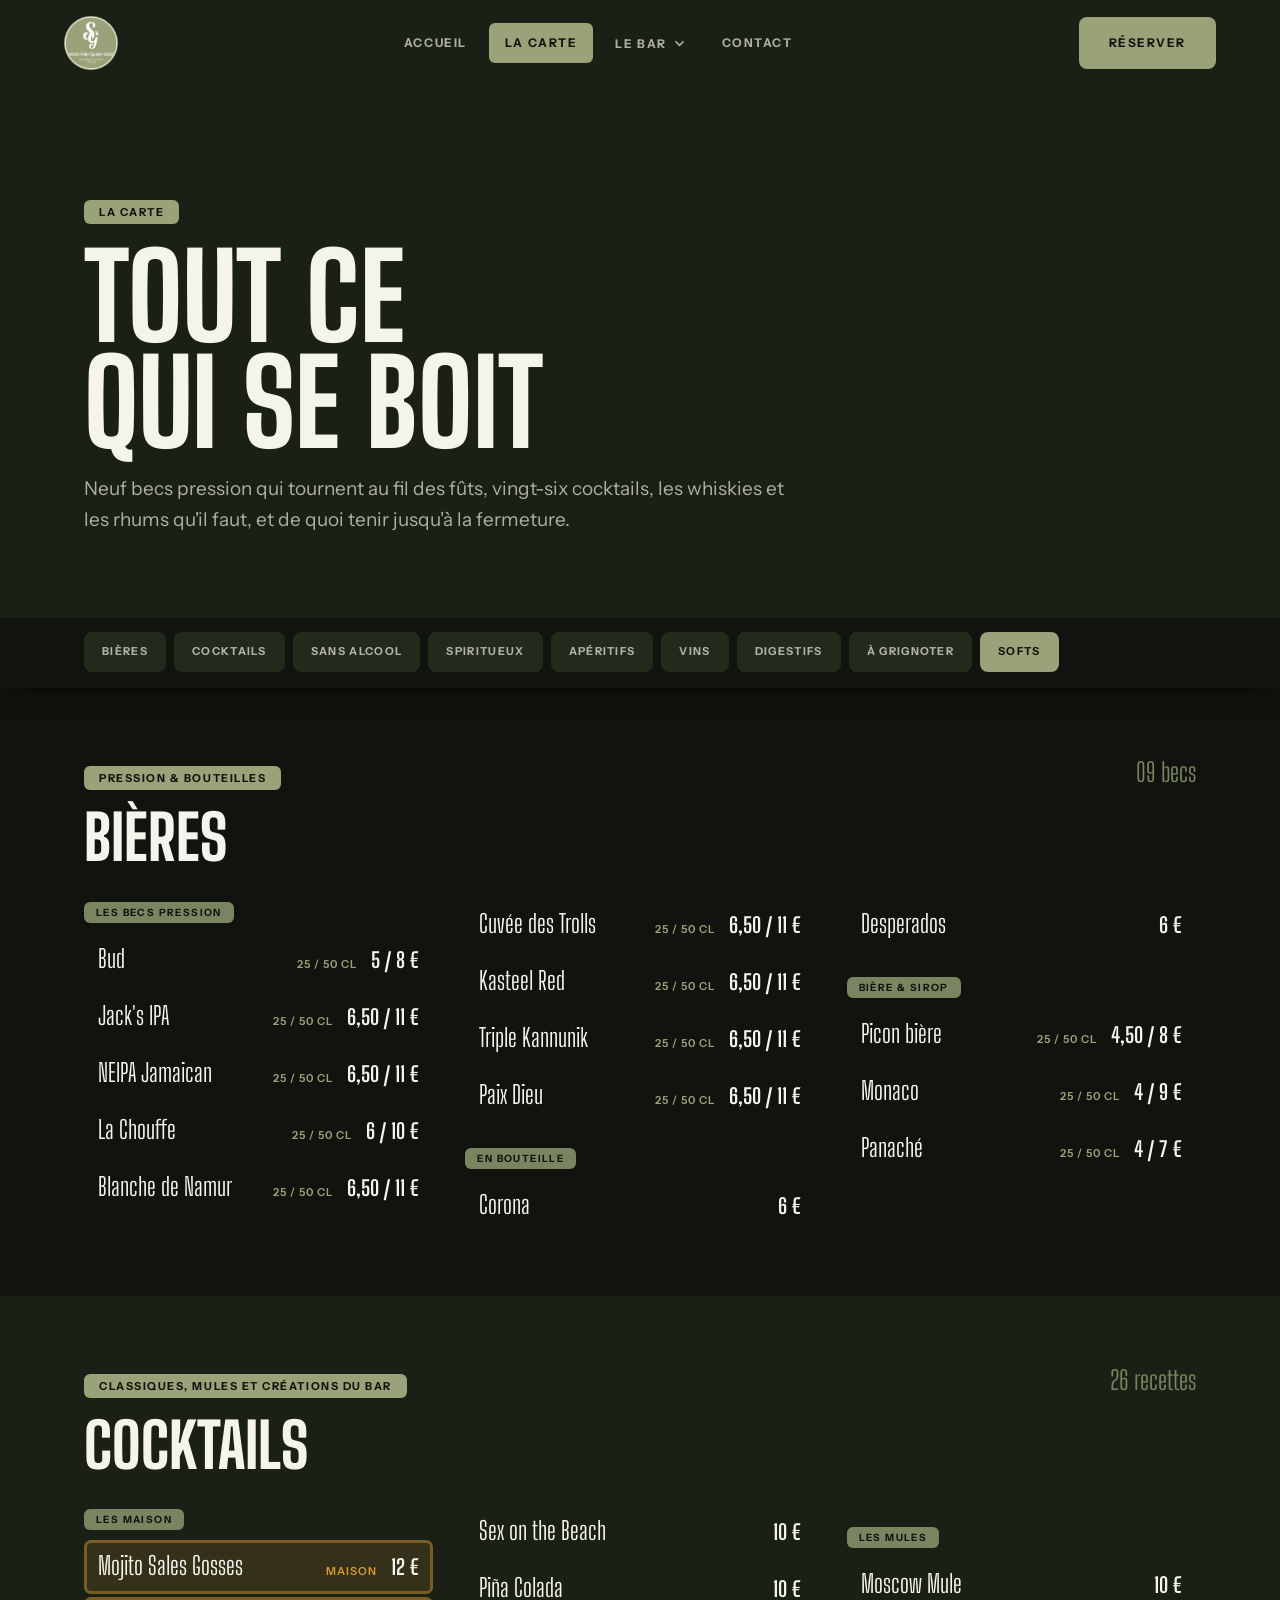
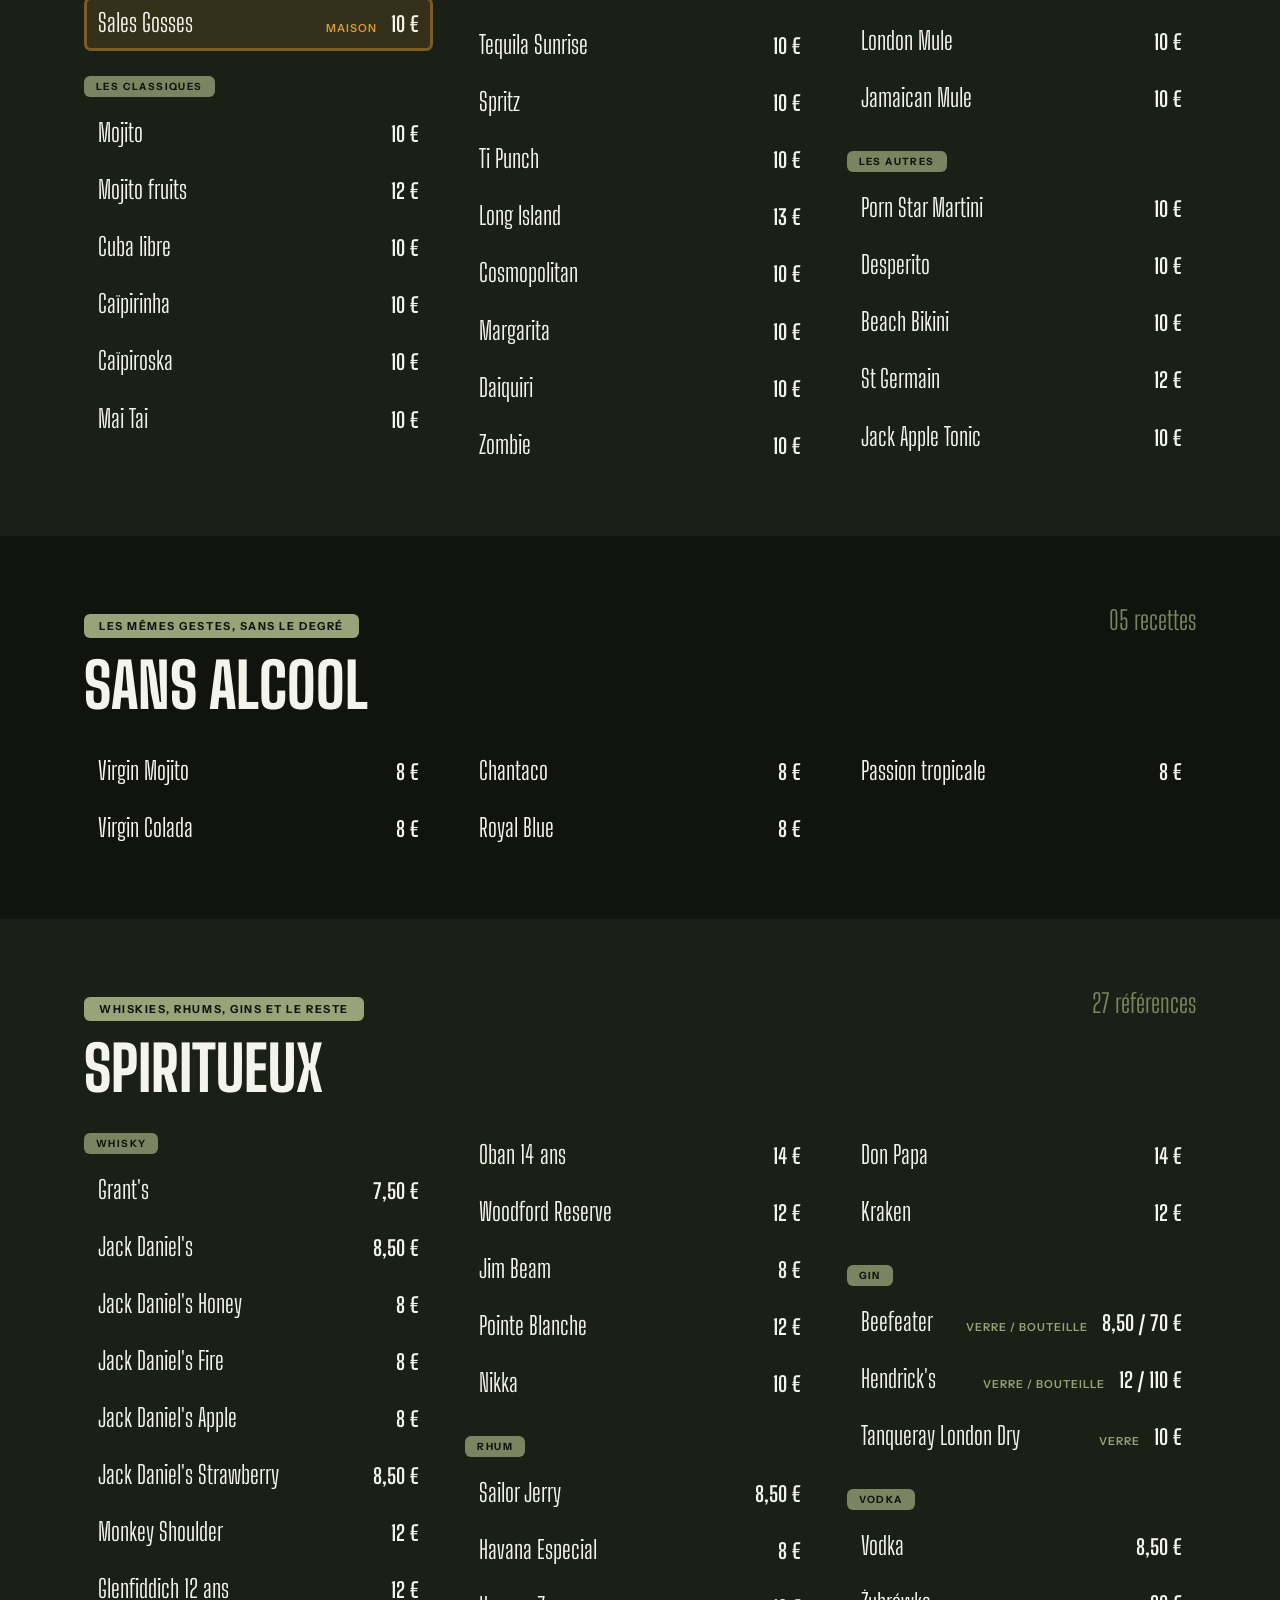
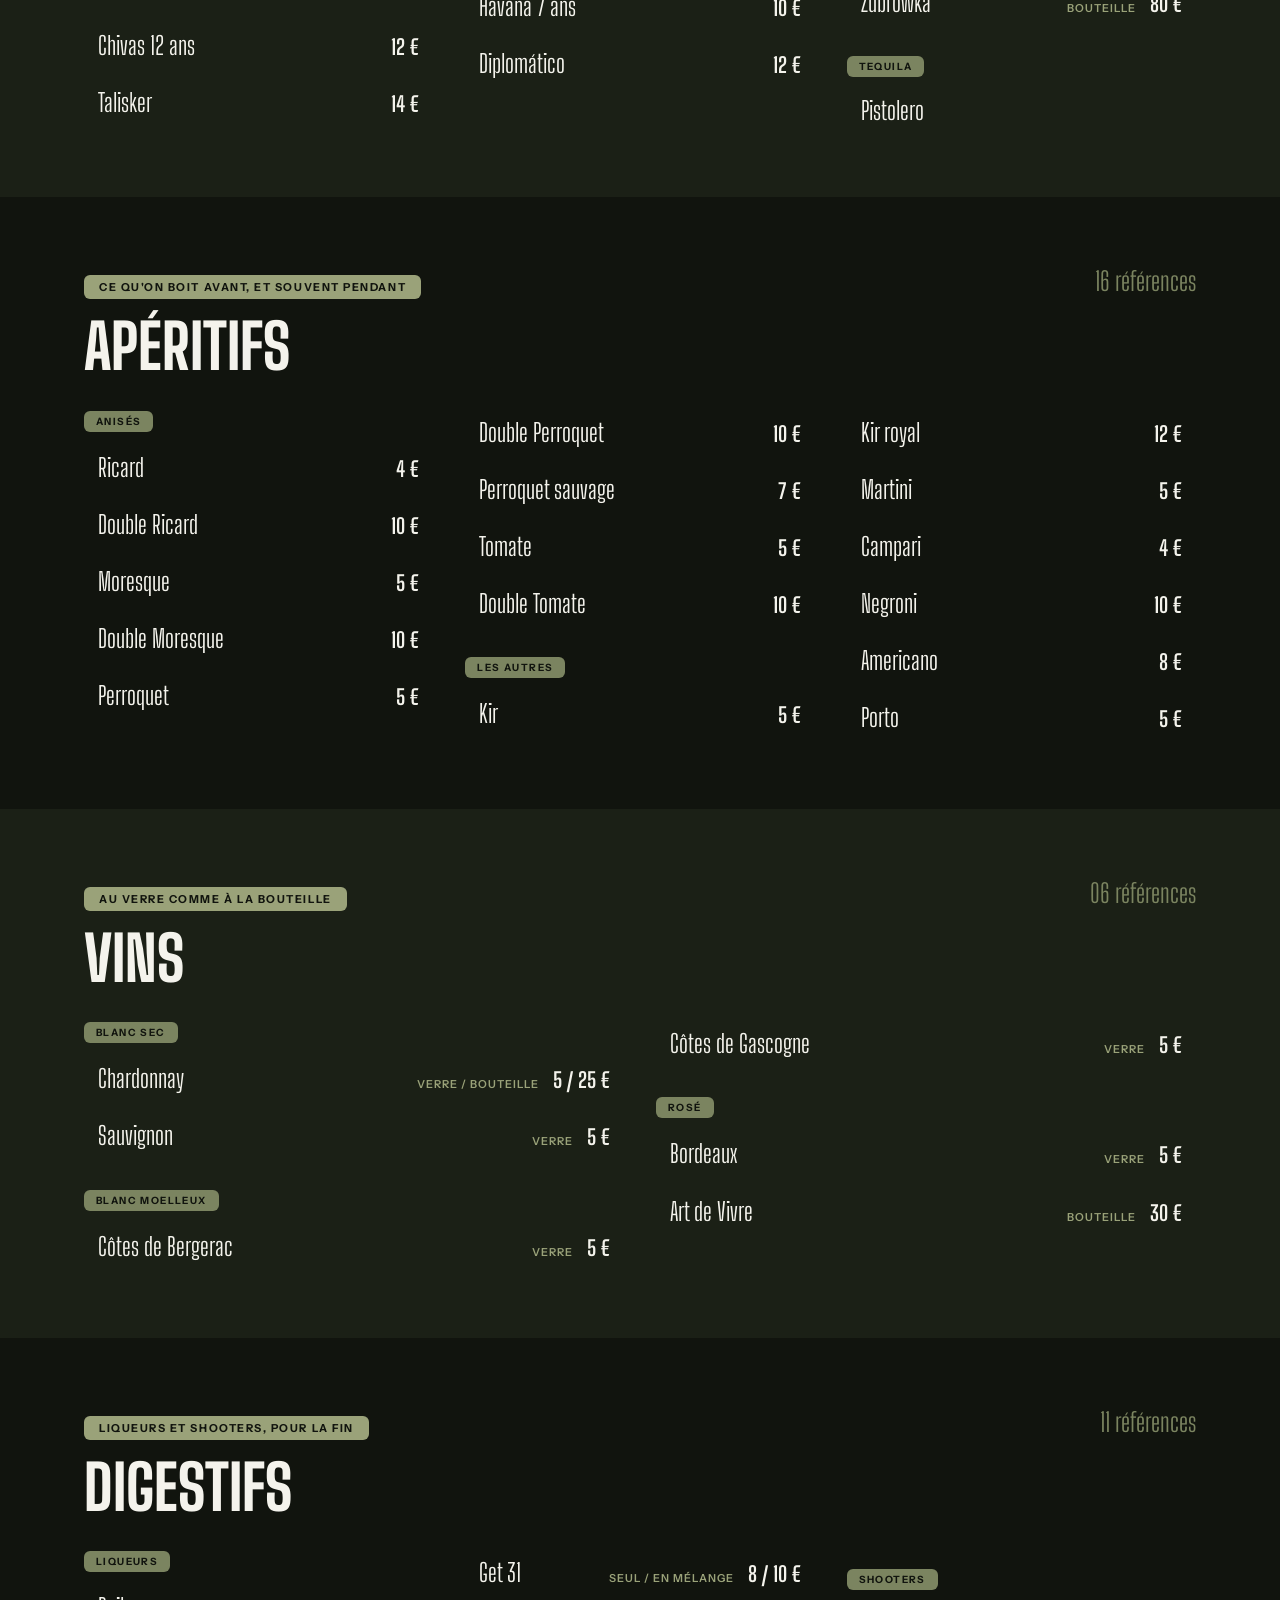
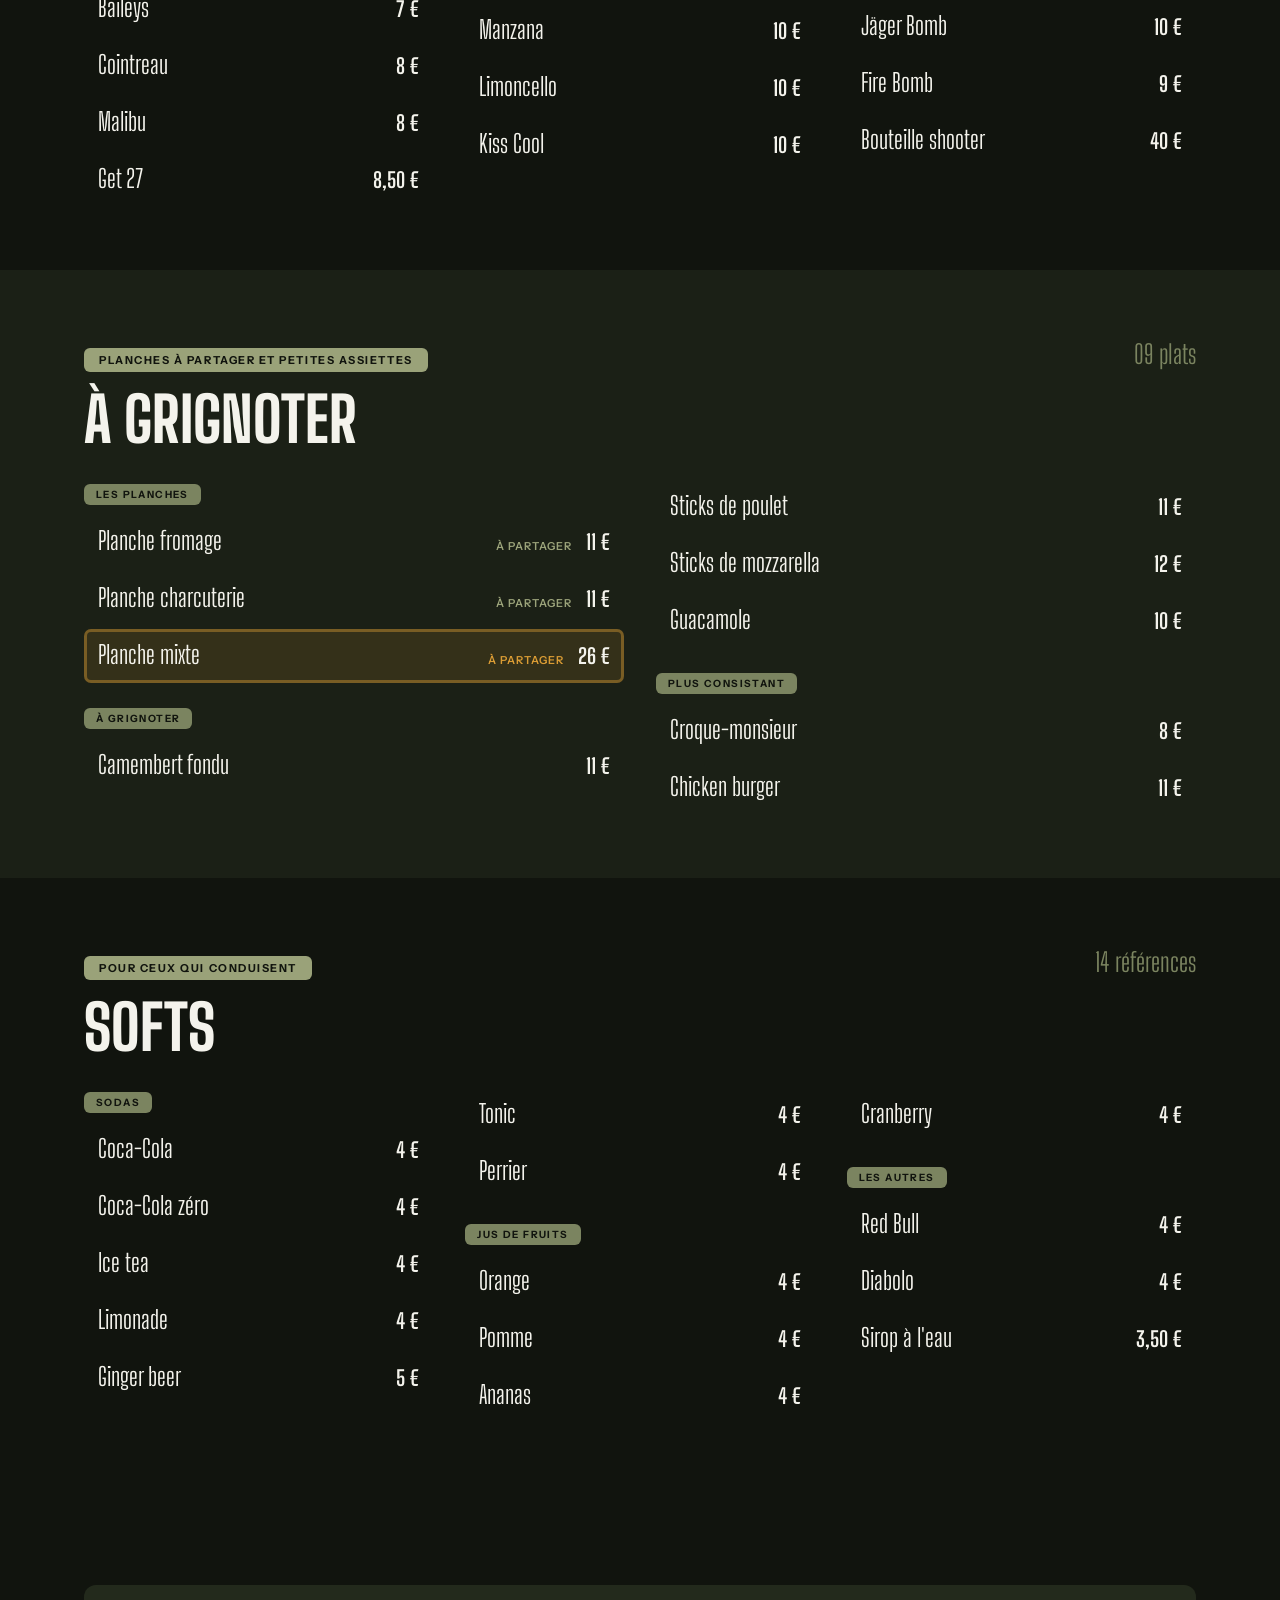
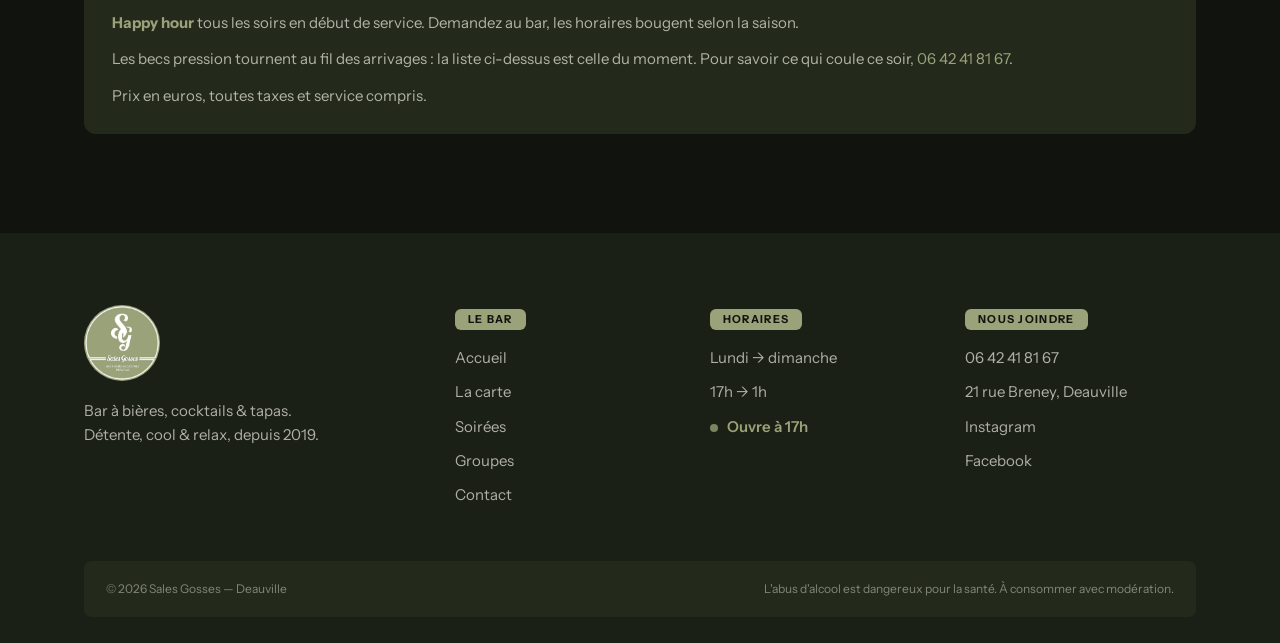
==== commit d3a1e21d: "Carte : prix complétés par le bar Jamaican Mule, Beach Bikini, Jack Daniel's Strawberry, vins au ver" ====
--- a/carte.html
+++ b/carte.html
@@ -134,11 +134,11 @@
           <span class="sous-famille">Les mules</span>
           <div class="ligne"><span class="ligne__nom">Moscow Mule</span><span class="ligne__prix">10 €</span></div>
           <div class="ligne"><span class="ligne__nom">London Mule</span><span class="ligne__prix">10 €</span></div>
-          <div class="ligne"><span class="ligne__nom">Jamaican Mule</span></div>
+          <div class="ligne"><span class="ligne__nom">Jamaican Mule</span><span class="ligne__prix">10 €</span></div>
           <span class="sous-famille">Les autres</span>
           <div class="ligne"><span class="ligne__nom">Porn Star Martini</span><span class="ligne__prix">10 €</span></div>
           <div class="ligne"><span class="ligne__nom">Desperito</span><span class="ligne__prix">10 €</span></div>
-          <div class="ligne"><span class="ligne__nom">Beach Bikini</span></div>
+          <div class="ligne"><span class="ligne__nom">Beach Bikini</span><span class="ligne__prix">10 €</span></div>
           <div class="ligne"><span class="ligne__nom">St Germain</span><span class="ligne__prix">12 €</span></div>
           <div class="ligne"><span class="ligne__nom">Jack Apple Tonic</span><span class="ligne__prix">10 €</span></div>
         </div>
@@ -180,7 +180,7 @@
           <div class="ligne"><span class="ligne__nom">Jack Daniel's Honey</span><span class="ligne__prix">8 €</span></div>
           <div class="ligne"><span class="ligne__nom">Jack Daniel's Fire</span><span class="ligne__prix">8 €</span></div>
           <div class="ligne"><span class="ligne__nom">Jack Daniel's Apple</span><span class="ligne__prix">8 €</span></div>
-          <div class="ligne"><span class="ligne__nom">Jack Daniel's Strawberry</span></div>
+          <div class="ligne"><span class="ligne__nom">Jack Daniel's Strawberry</span><span class="ligne__prix">8,50 €</span></div>
           <div class="ligne"><span class="ligne__nom">Monkey Shoulder</span><span class="ligne__prix">12 €</span></div>
           <div class="ligne"><span class="ligne__nom">Glenfiddich 12 ans</span><span class="ligne__prix">12 €</span></div>
           <div class="ligne"><span class="ligne__nom">Chivas 12 ans</span><span class="ligne__prix">12 €</span></div>
@@ -249,19 +249,18 @@
             <span class="etiquette">Au verre comme à la bouteille</span>
             <h2>Vins</h2>
           </div>
-          <span class="famille__compte">07 références</span>
+          <span class="famille__compte">06 références</span>
         </div>
         <div class="colonnes colonnes--large apparait">
           <span class="sous-famille">Blanc sec</span>
           <div class="ligne"><span class="ligne__nom">Chardonnay</span><span class="ligne__detail">Verre / bouteille</span><span class="ligne__prix">5 / 25 €</span></div>
-          <div class="ligne"><span class="ligne__nom">Sauvignon</span><span class="ligne__detail">Verre / bouteille</span></div>
+          <div class="ligne"><span class="ligne__nom">Sauvignon</span><span class="ligne__detail">Verre</span><span class="ligne__prix">5 €</span></div>
           <span class="sous-famille">Blanc moelleux</span>
-          <div class="ligne"><span class="ligne__nom">Côtes de Bergerac</span><span class="ligne__detail">Verre / bouteille</span></div>
-          <div class="ligne"><span class="ligne__nom">Côtes de Gascogne</span><span class="ligne__detail">Verre / bouteille</span></div>
+          <div class="ligne"><span class="ligne__nom">Côtes de Bergerac</span><span class="ligne__detail">Verre</span><span class="ligne__prix">5 €</span></div>
+          <div class="ligne"><span class="ligne__nom">Côtes de Gascogne</span><span class="ligne__detail">Verre</span><span class="ligne__prix">5 €</span></div>
           <span class="sous-famille">Rosé</span>
-          <div class="ligne"><span class="ligne__nom">Bordeaux</span><span class="ligne__detail">Verre / bouteille</span></div>
+          <div class="ligne"><span class="ligne__nom">Bordeaux</span><span class="ligne__detail">Verre</span><span class="ligne__prix">5 €</span></div>
           <div class="ligne"><span class="ligne__nom">Art de Vivre</span><span class="ligne__detail">Bouteille</span><span class="ligne__prix">30 €</span></div>
-          <div class="ligne"><span class="ligne__nom">Les Falendières</span><span class="ligne__detail">Verre / bouteille</span></div>
         </div>
       </div>
     </section>
@@ -281,7 +280,7 @@
           <div class="ligne"><span class="ligne__nom">Cointreau</span><span class="ligne__prix">8 €</span></div>
           <div class="ligne"><span class="ligne__nom">Malibu</span><span class="ligne__prix">8 €</span></div>
           <div class="ligne"><span class="ligne__nom">Get 27</span><span class="ligne__prix">8,50 €</span></div>
-          <div class="ligne"><span class="ligne__nom">Get 31</span></div>
+          <div class="ligne"><span class="ligne__nom">Get 31</span><span class="ligne__detail">Seul / en mélange</span><span class="ligne__prix">8 / 10 €</span></div>
           <div class="ligne"><span class="ligne__nom">Manzana</span><span class="ligne__prix">10 €</span></div>
           <div class="ligne"><span class="ligne__nom">Limoncello</span><span class="ligne__prix">10 €</span></div>
           <div class="ligne"><span class="ligne__nom">Kiss Cool</span><span class="ligne__prix">10 €</span></div>
@@ -309,8 +308,8 @@
           <div class="ligne ligne--maison"><span class="ligne__nom">Planche mixte</span><span class="ligne__detail">À partager</span><span class="ligne__prix">26 €</span></div>
           <span class="sous-famille">À grignoter</span>
           <div class="ligne"><span class="ligne__nom">Camembert fondu</span><span class="ligne__prix">11 €</span></div>
-          <div class="ligne"><span class="ligne__nom">Sticks de poulet</span></div>
-          <div class="ligne"><span class="ligne__nom">Sticks de mozzarella</span></div>
+          <div class="ligne"><span class="ligne__nom">Sticks de poulet</span><span class="ligne__prix">11 €</span></div>
+          <div class="ligne"><span class="ligne__nom">Sticks de mozzarella</span><span class="ligne__prix">12 €</span></div>
           <div class="ligne"><span class="ligne__nom">Guacamole</span><span class="ligne__prix">10 €</span></div>
           <span class="sous-famille">Plus consistant</span>
           <div class="ligne"><span class="ligne__nom">Croque-monsieur</span><span class="ligne__prix">8 €</span></div>
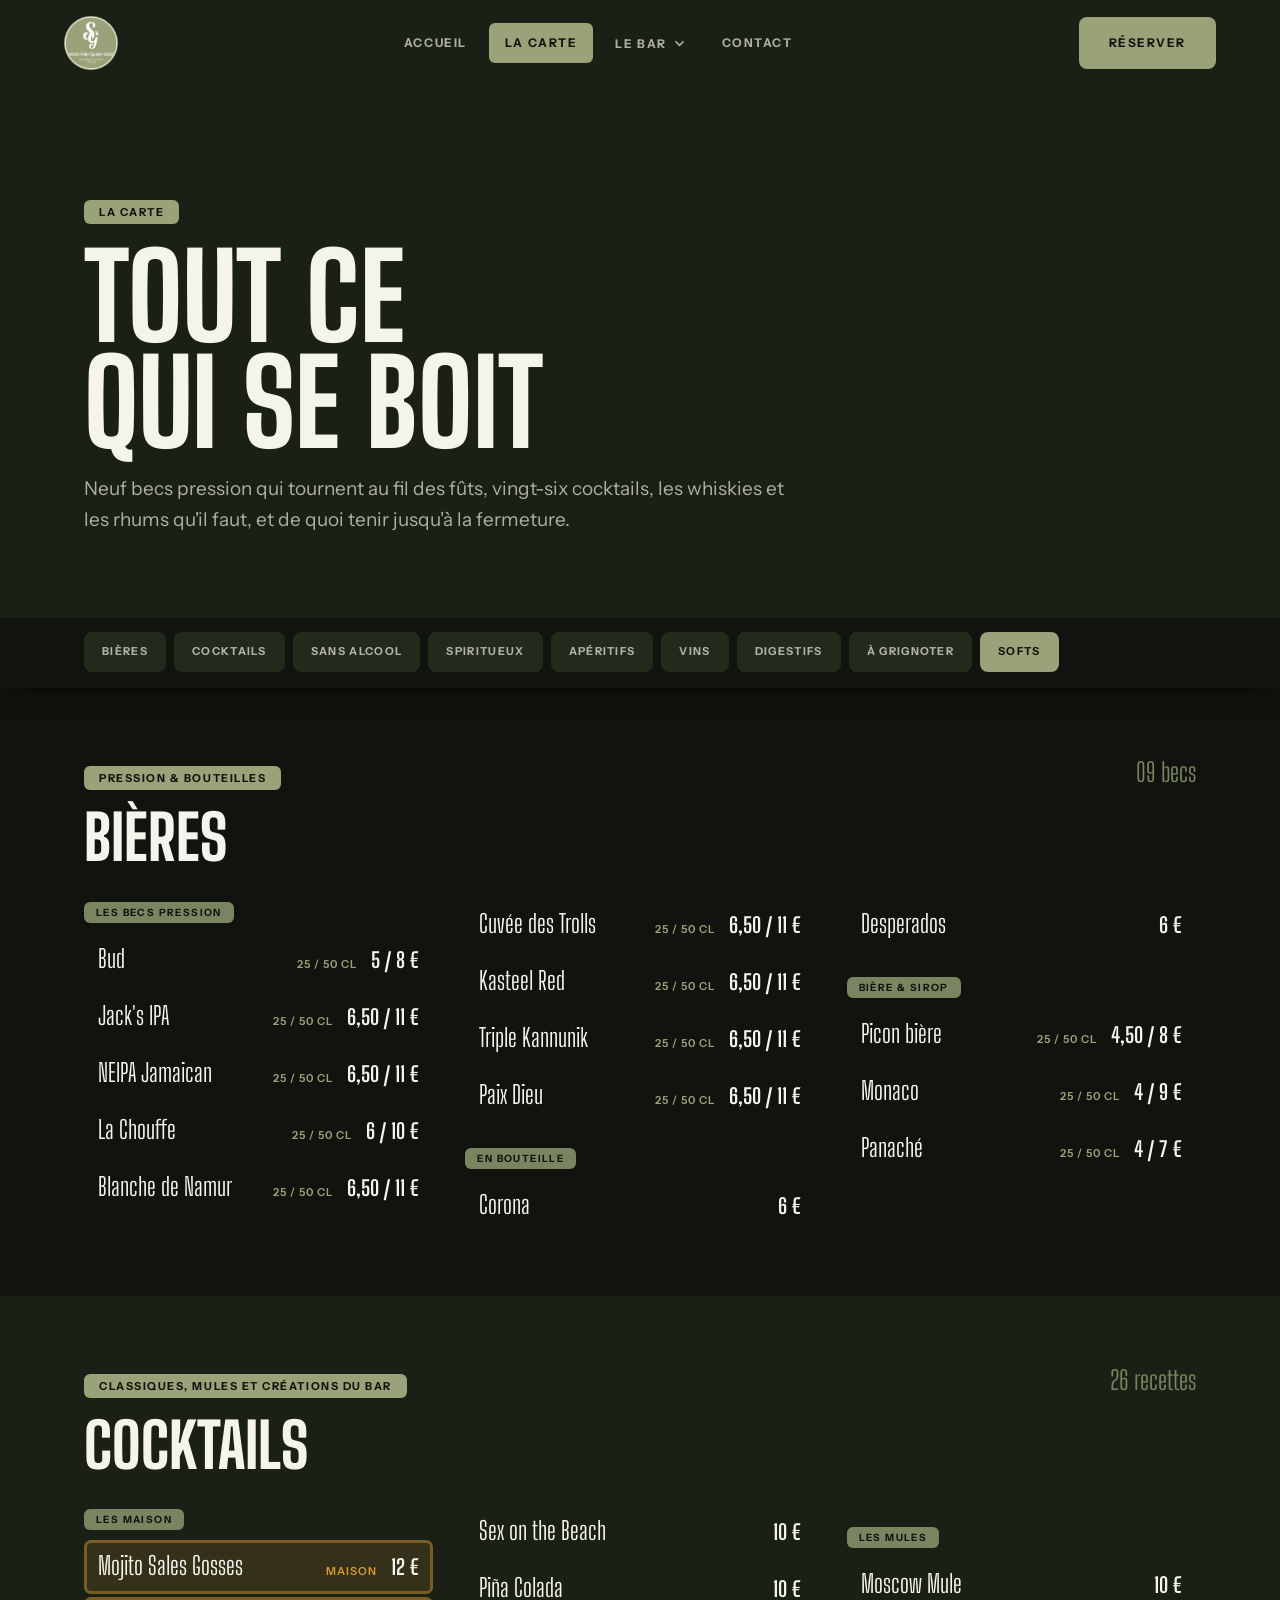
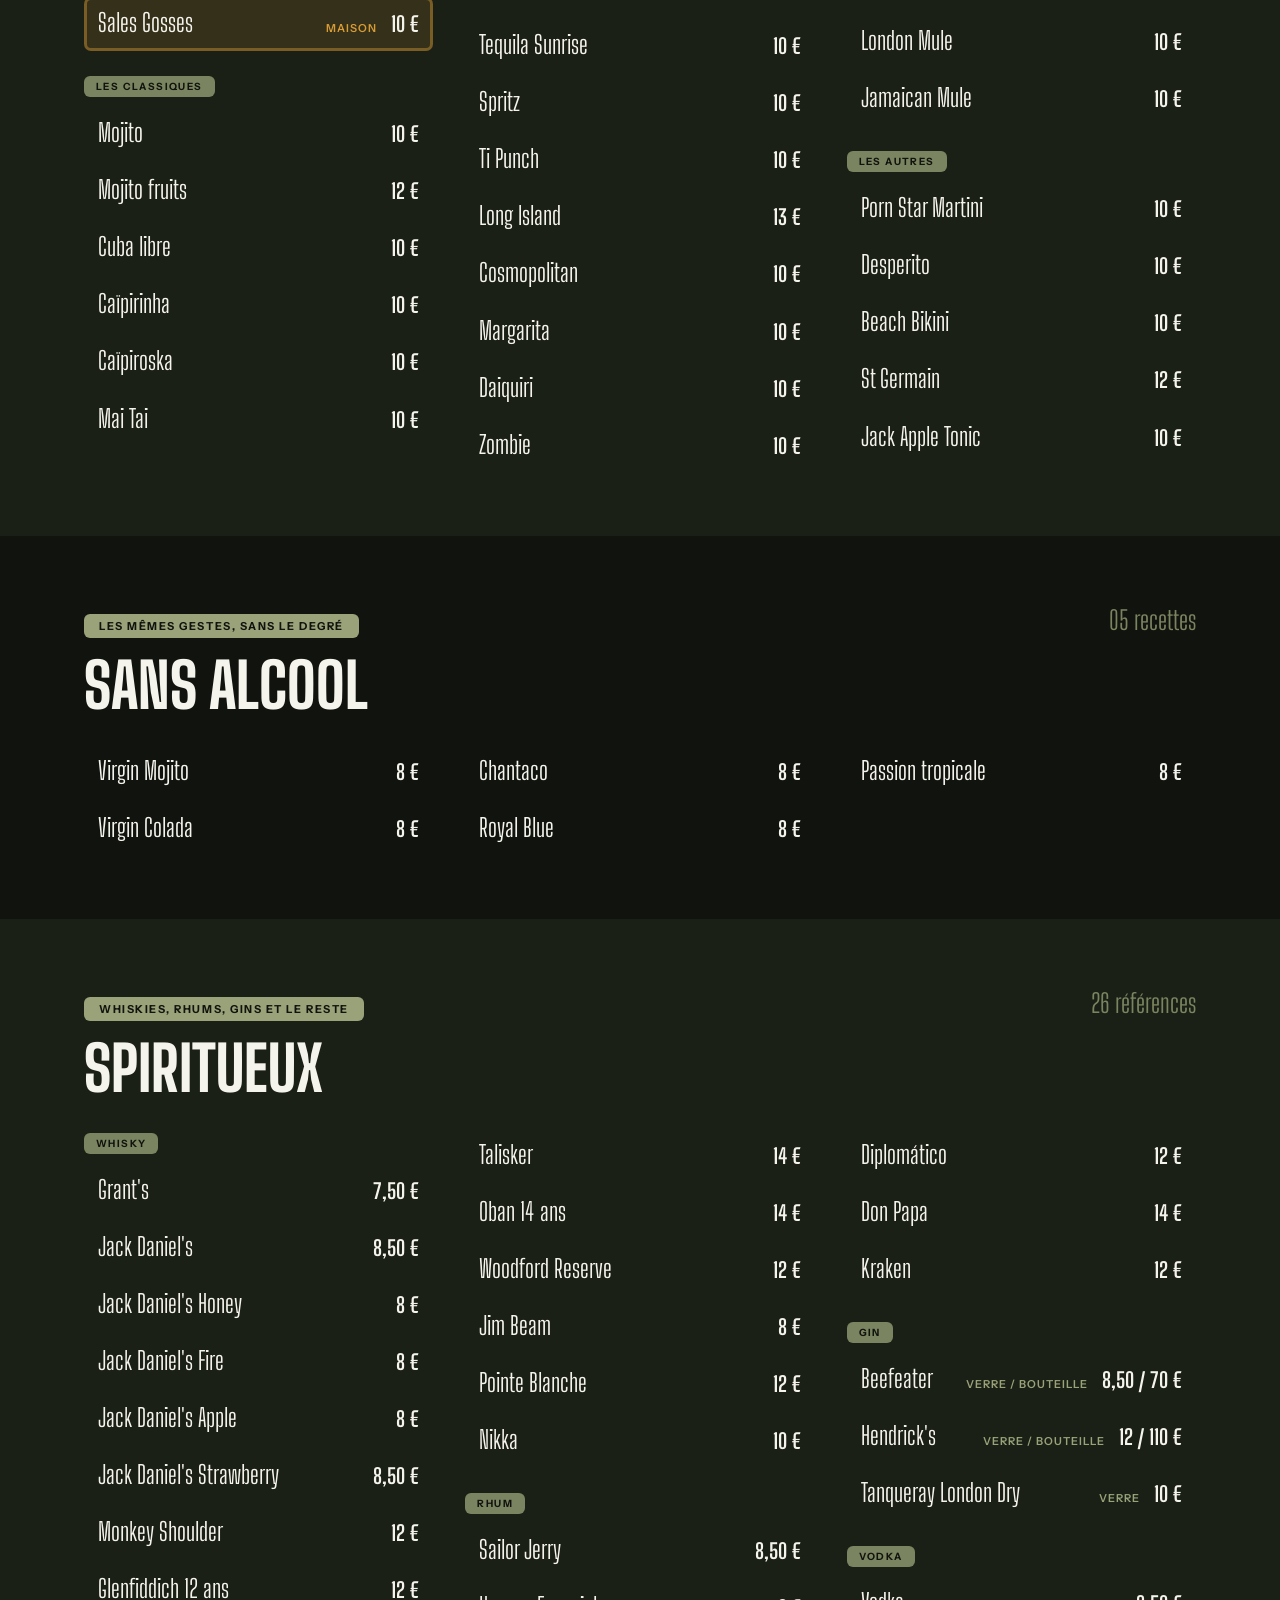
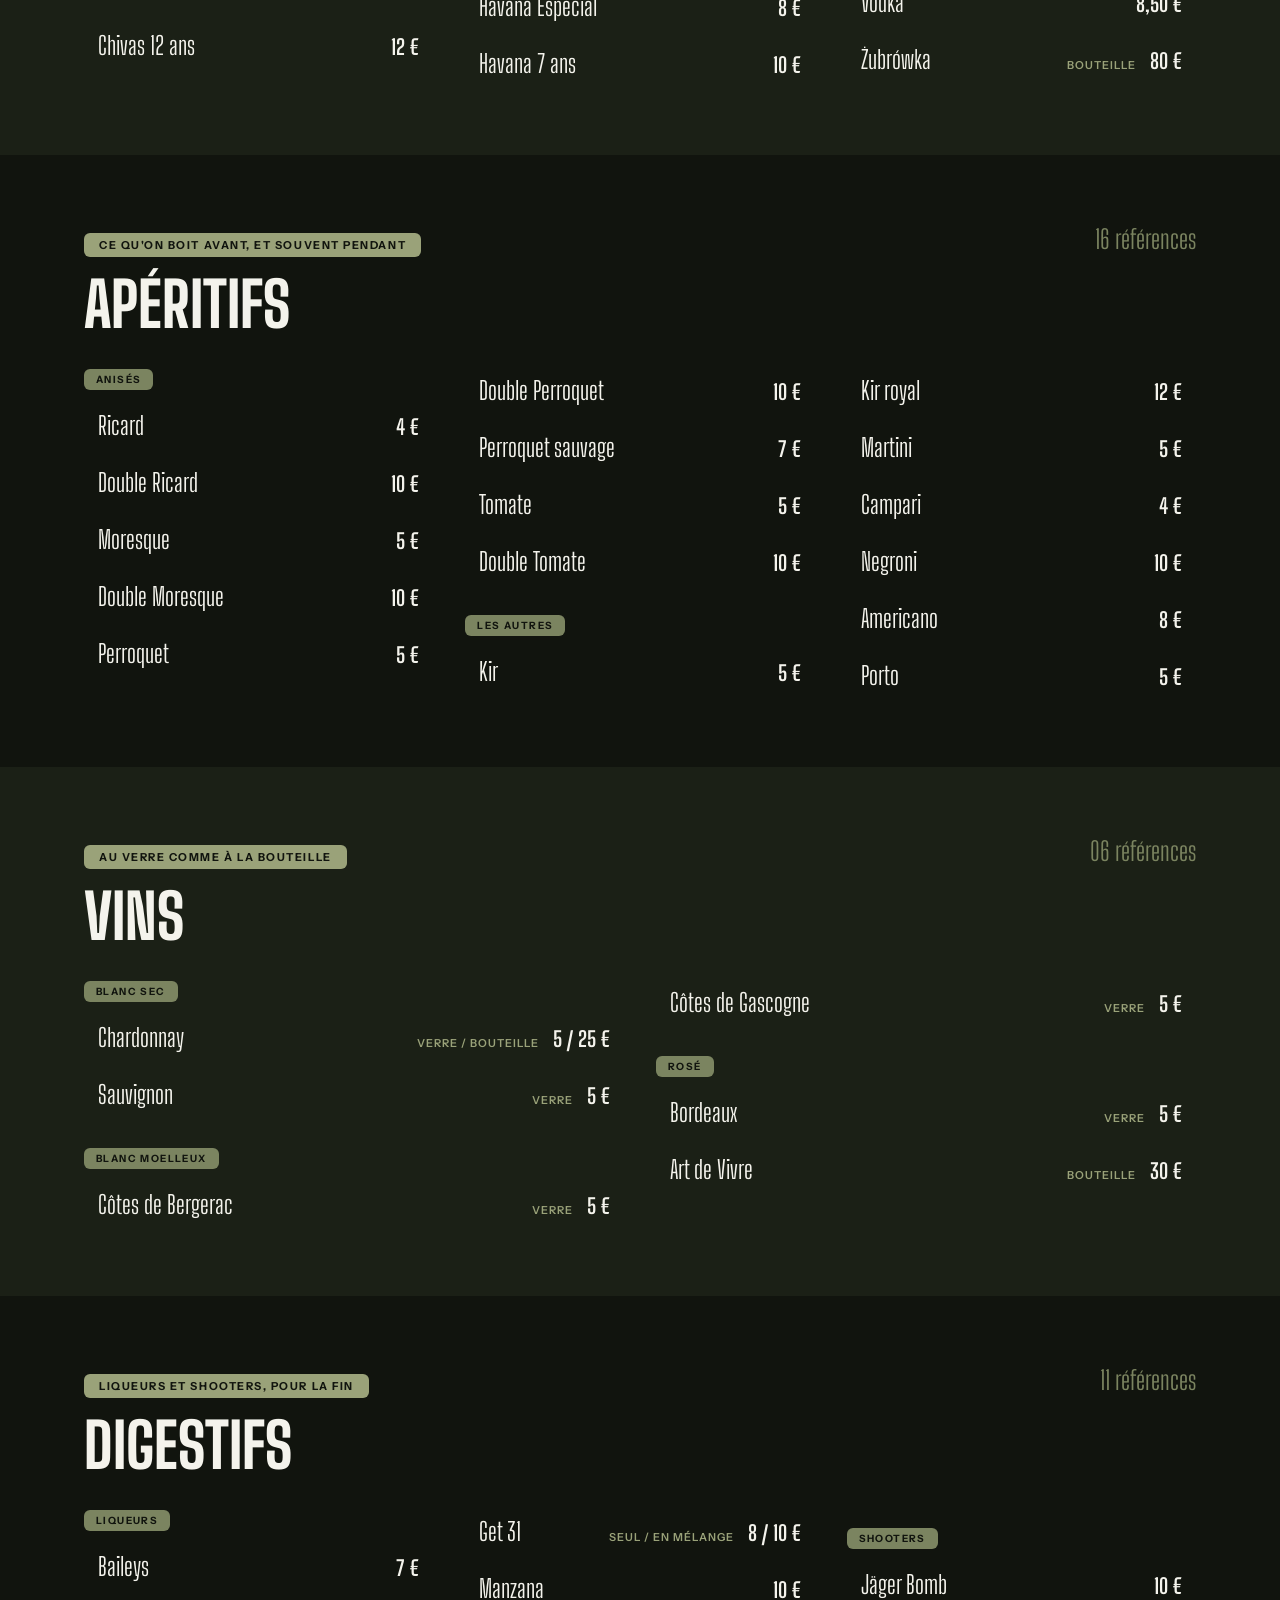
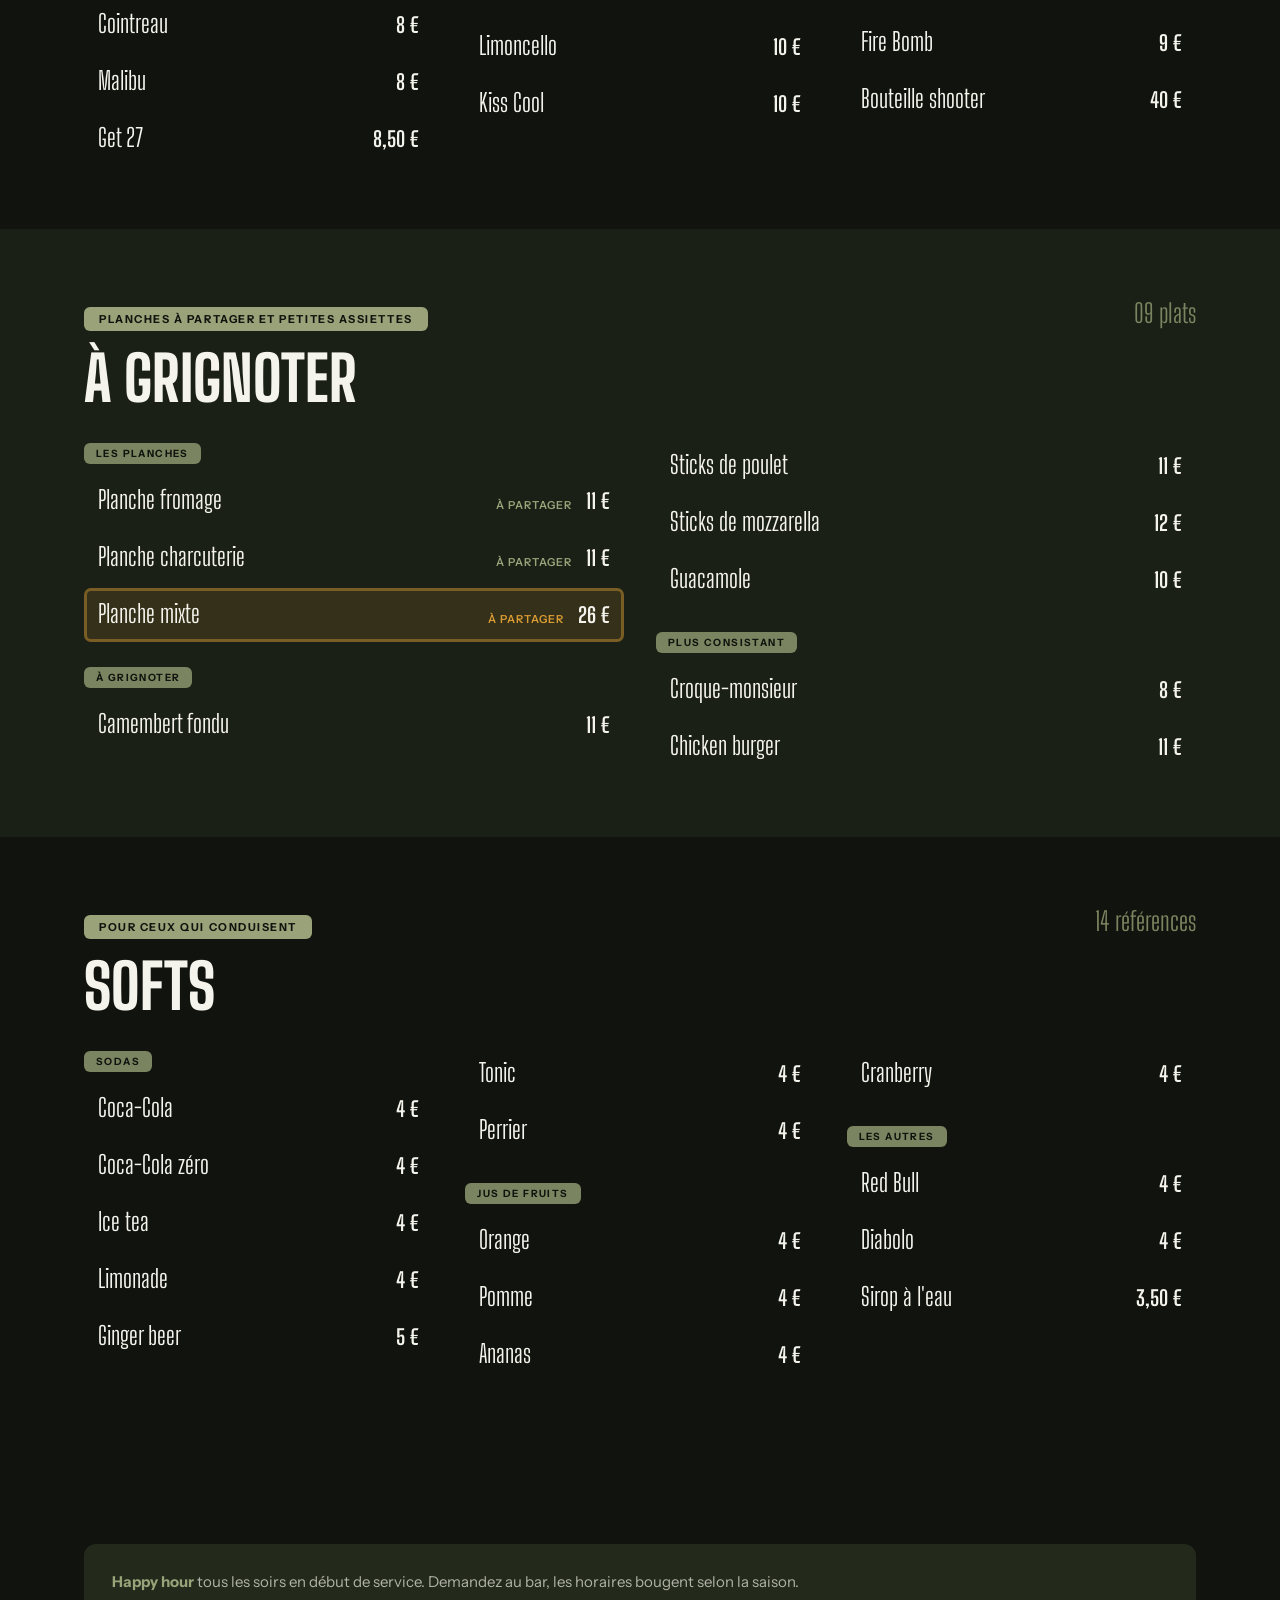
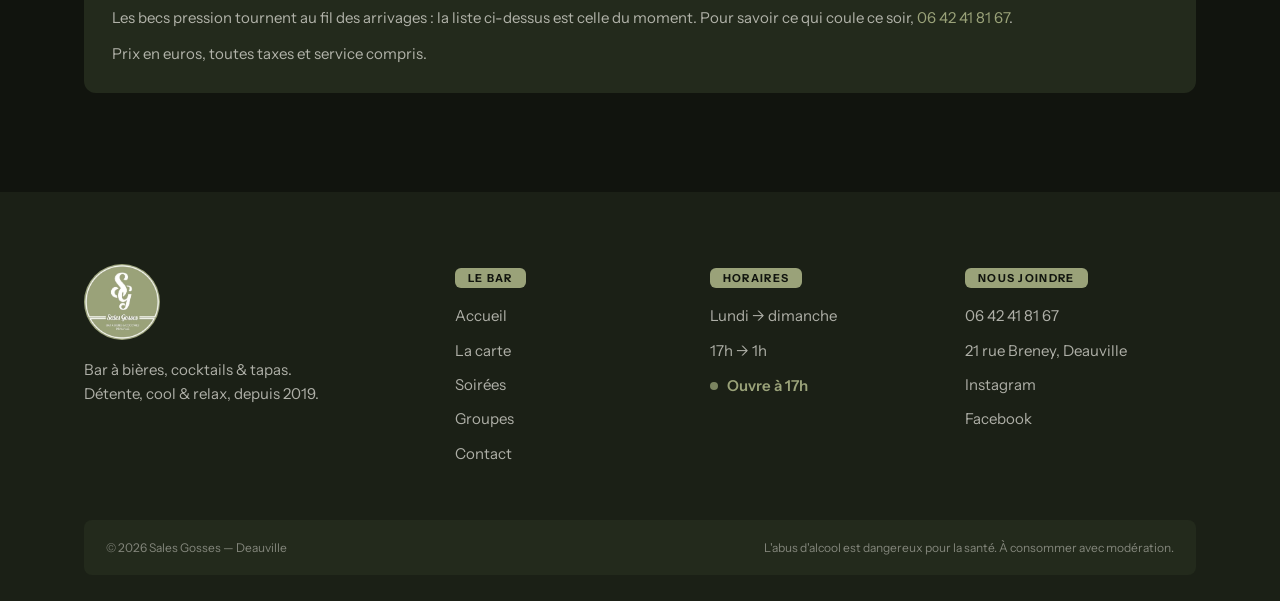
==== commit a44ca9b5: "Carte : retrait de la tequila Pistolero Co-Authored-By: Claude Opus 5.5 <noreply@anthropic.com> Clau" ====
--- a/carte.html
+++ b/carte.html
@@ -171,7 +171,7 @@
             <span class="etiquette">Whiskies, rhums, gins et le reste</span>
             <h2>Spiritueux</h2>
           </div>
-          <span class="famille__compte">27 références</span>
+          <span class="famille__compte">26 références</span>
         </div>
         <div class="colonnes apparait">
           <span class="sous-famille">Whisky</span>
@@ -204,8 +204,6 @@
           <span class="sous-famille">Vodka</span>
           <div class="ligne"><span class="ligne__nom">Vodka</span><span class="ligne__prix">8,50 €</span></div>
           <div class="ligne"><span class="ligne__nom">Żubrówka</span><span class="ligne__detail">Bouteille</span><span class="ligne__prix">80 €</span></div>
-          <span class="sous-famille">Tequila</span>
-          <div class="ligne"><span class="ligne__nom">Pistolero</span></div>
         </div>
       </div>
     </section>
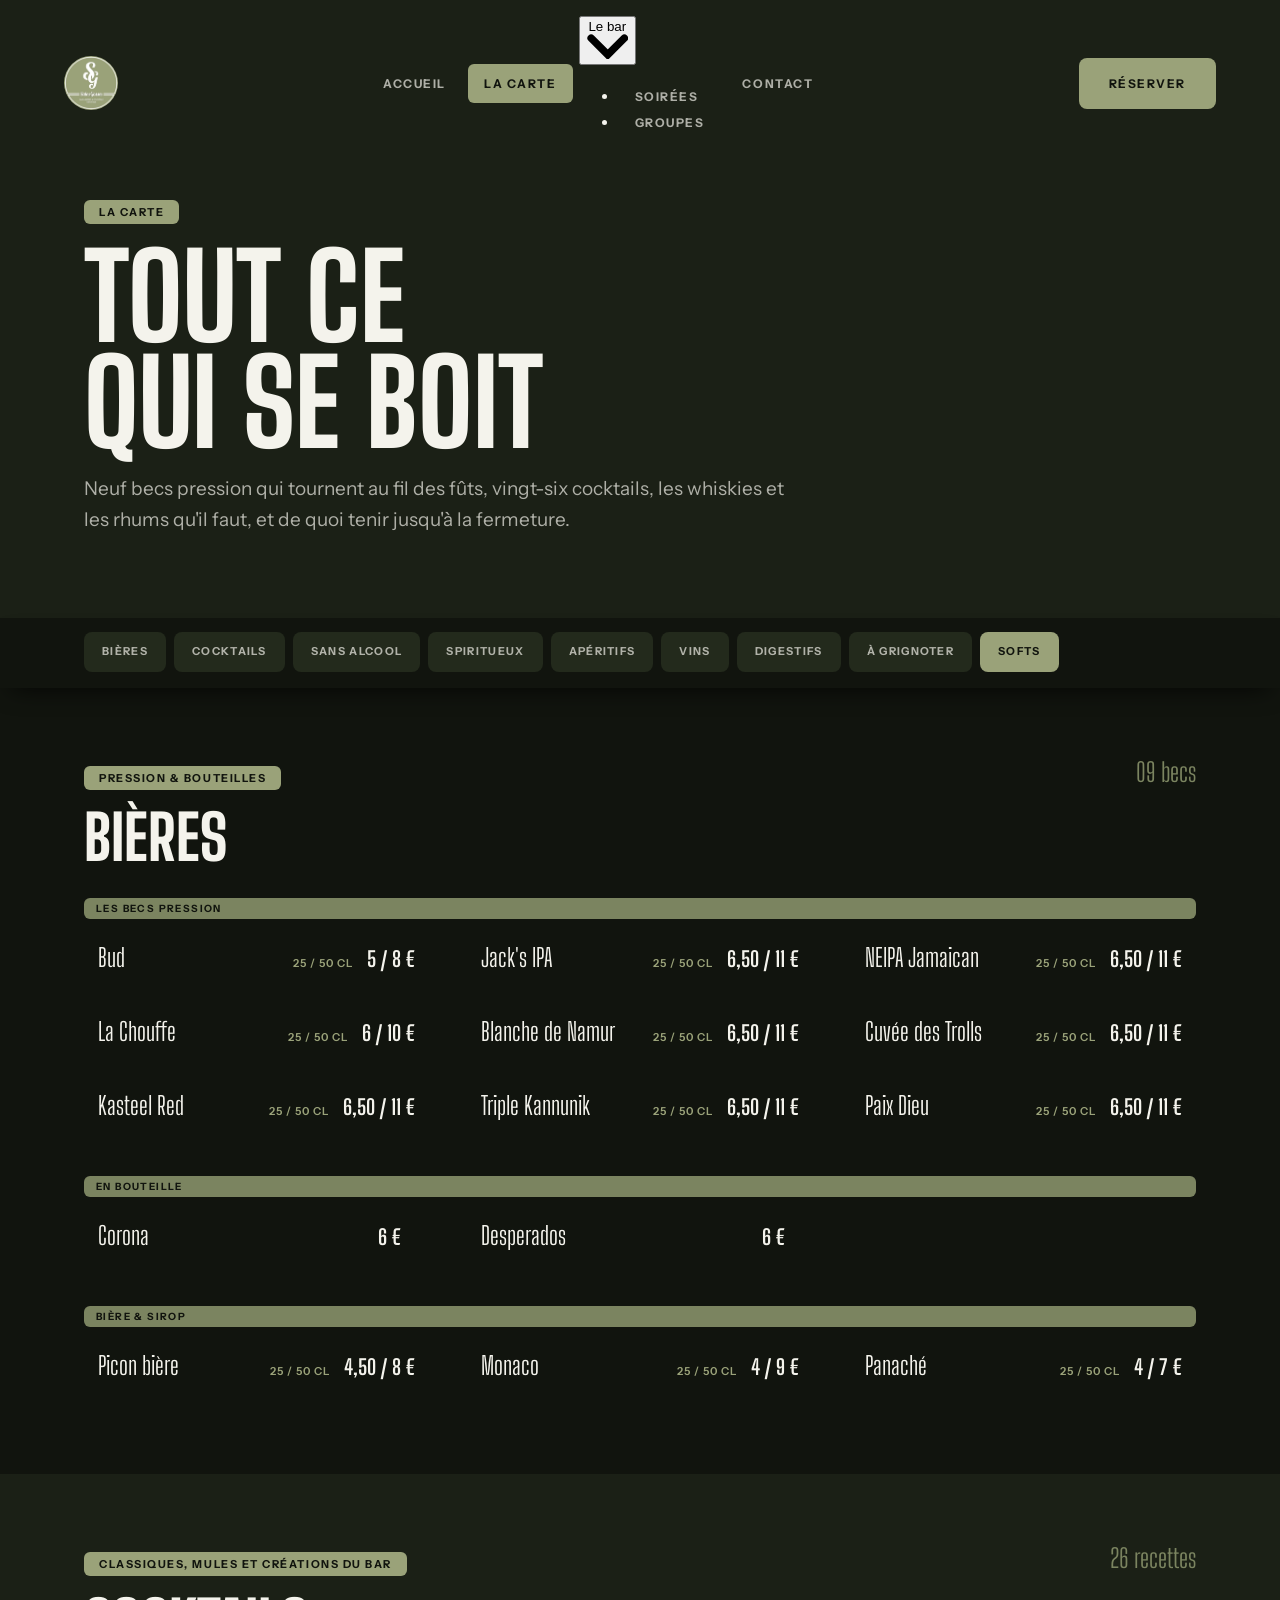
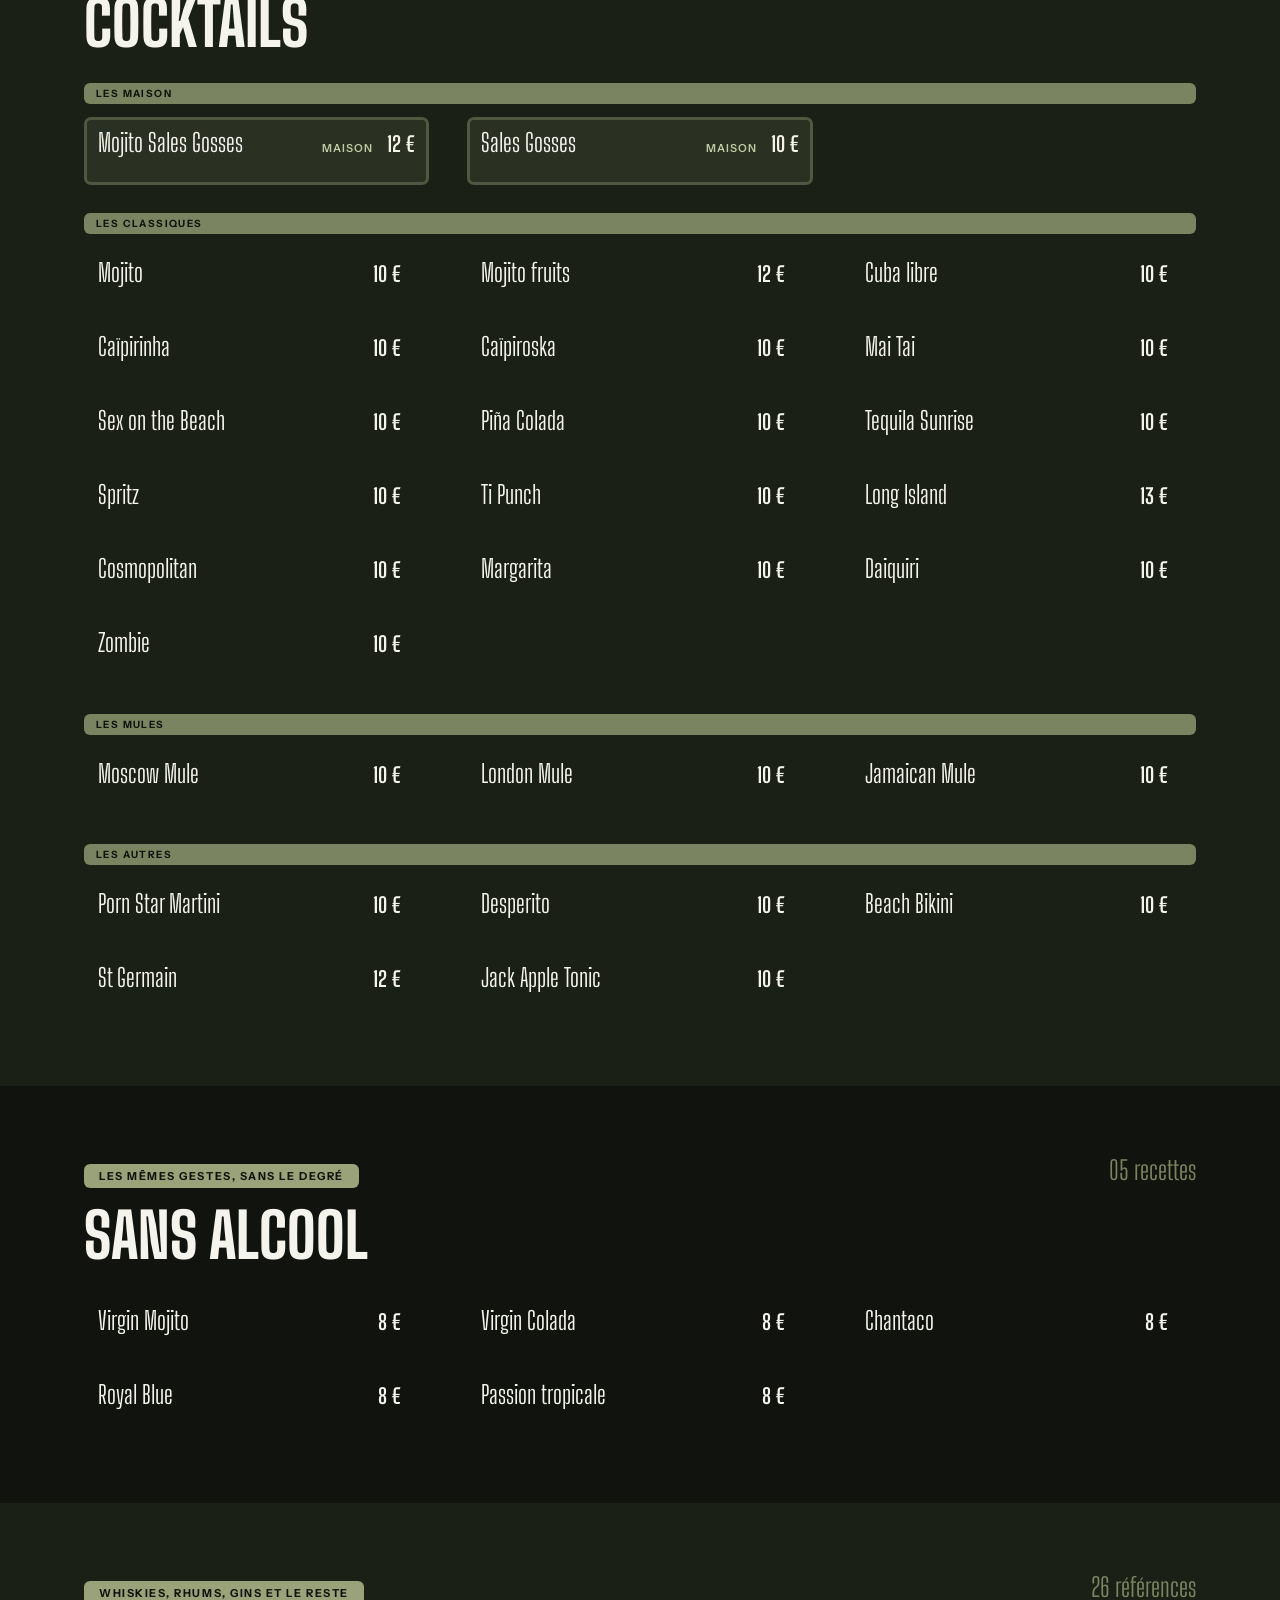
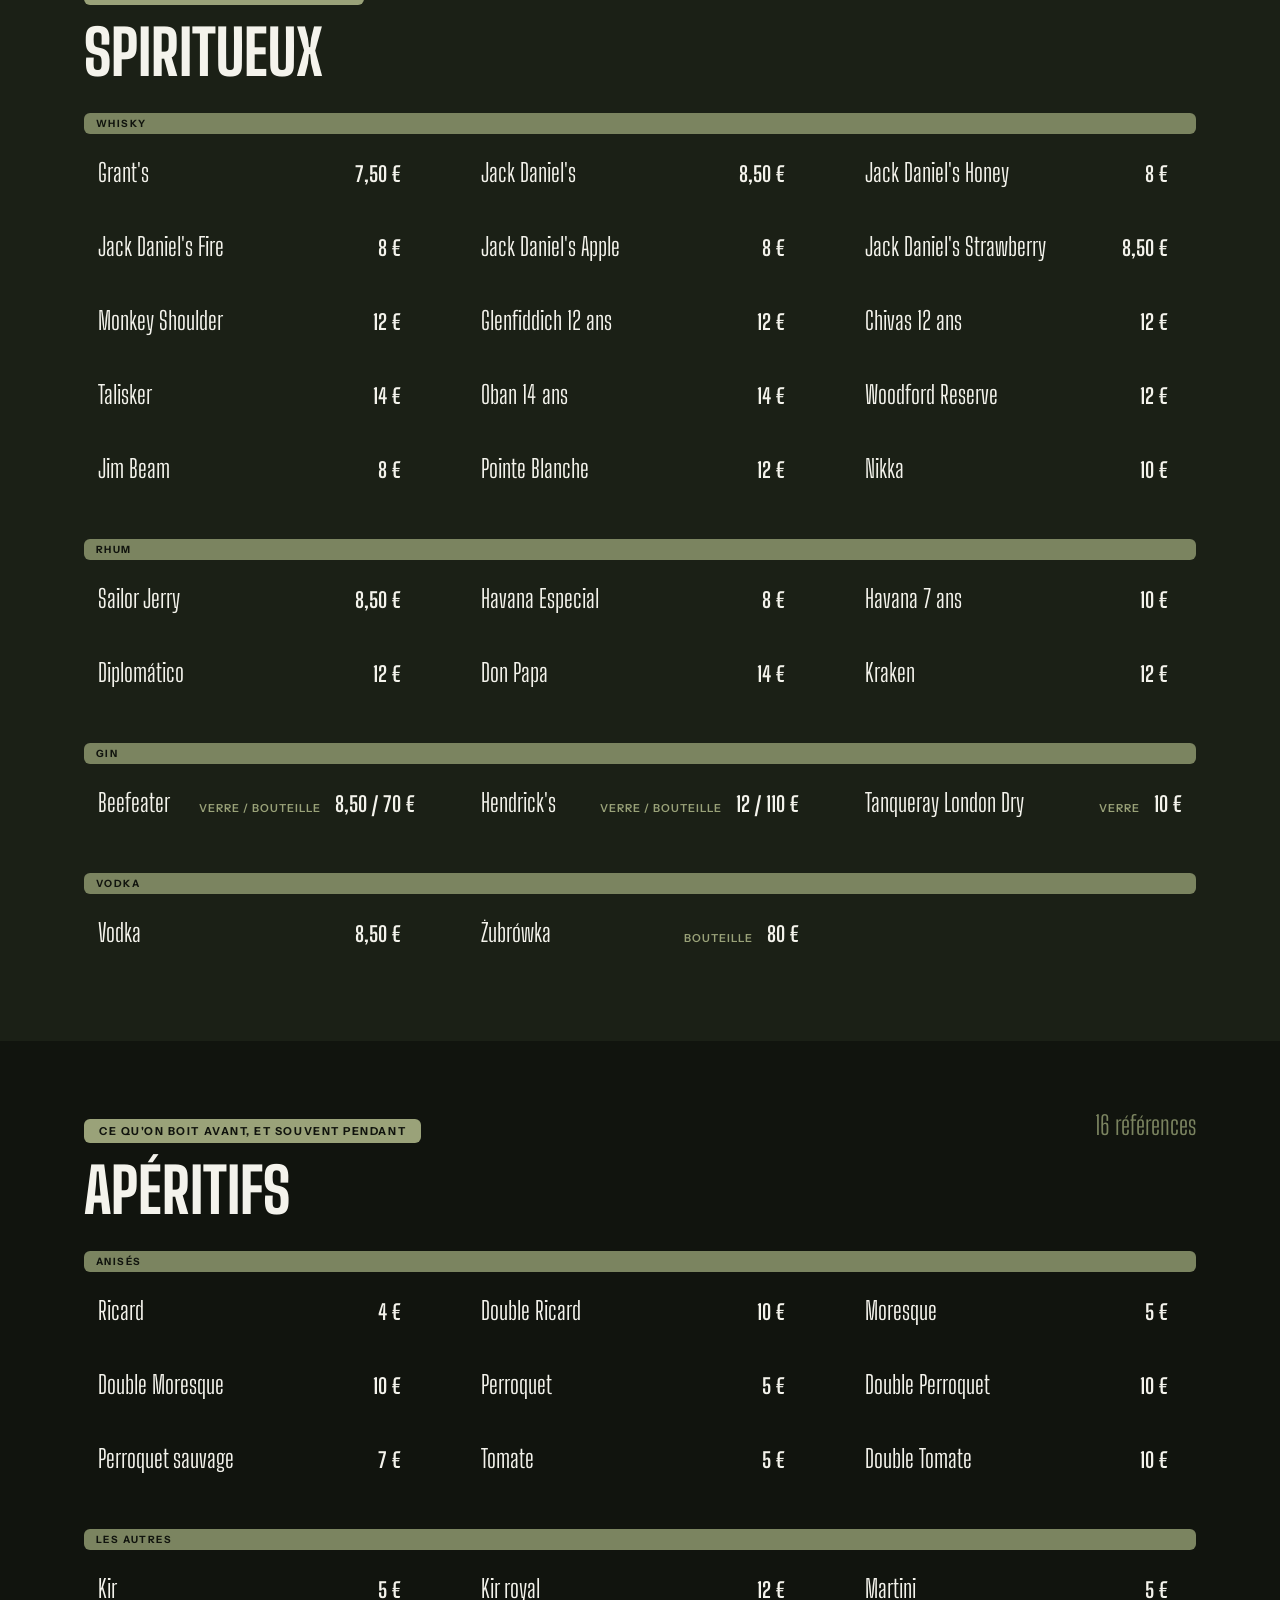
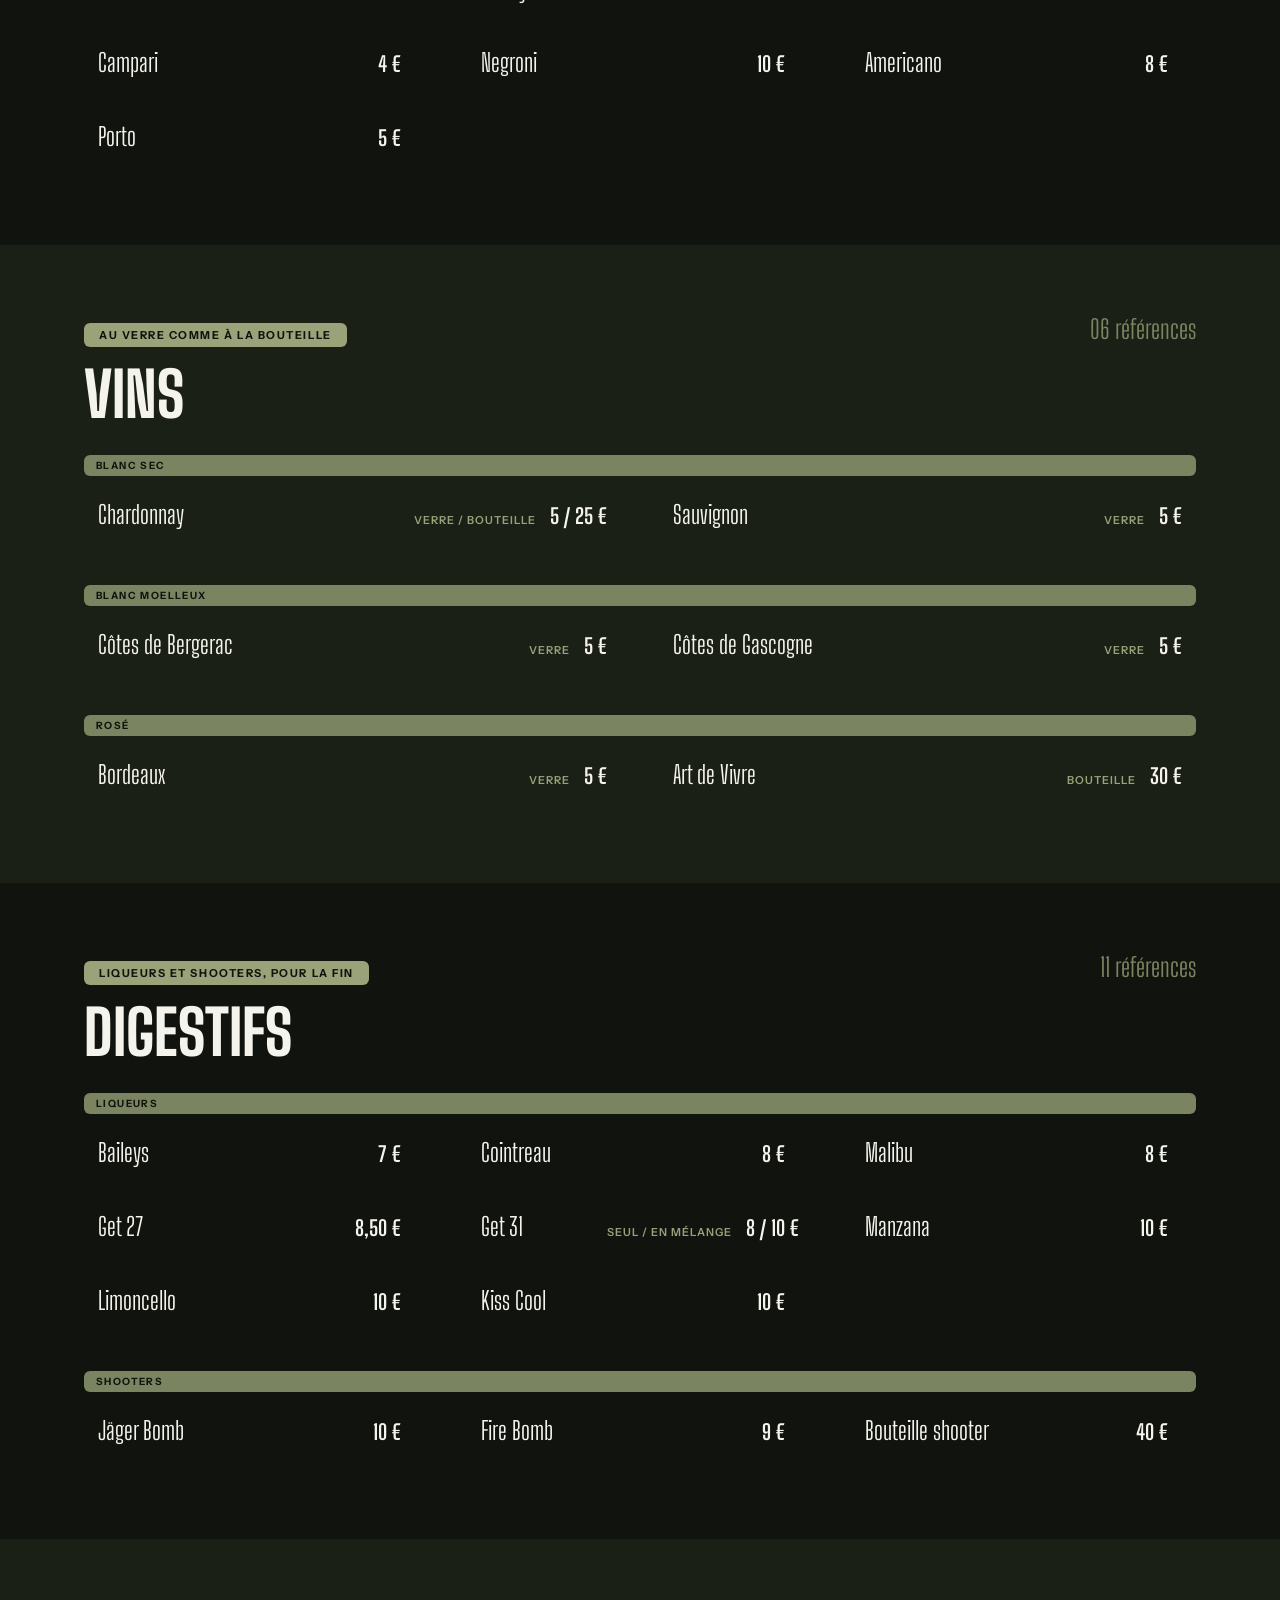
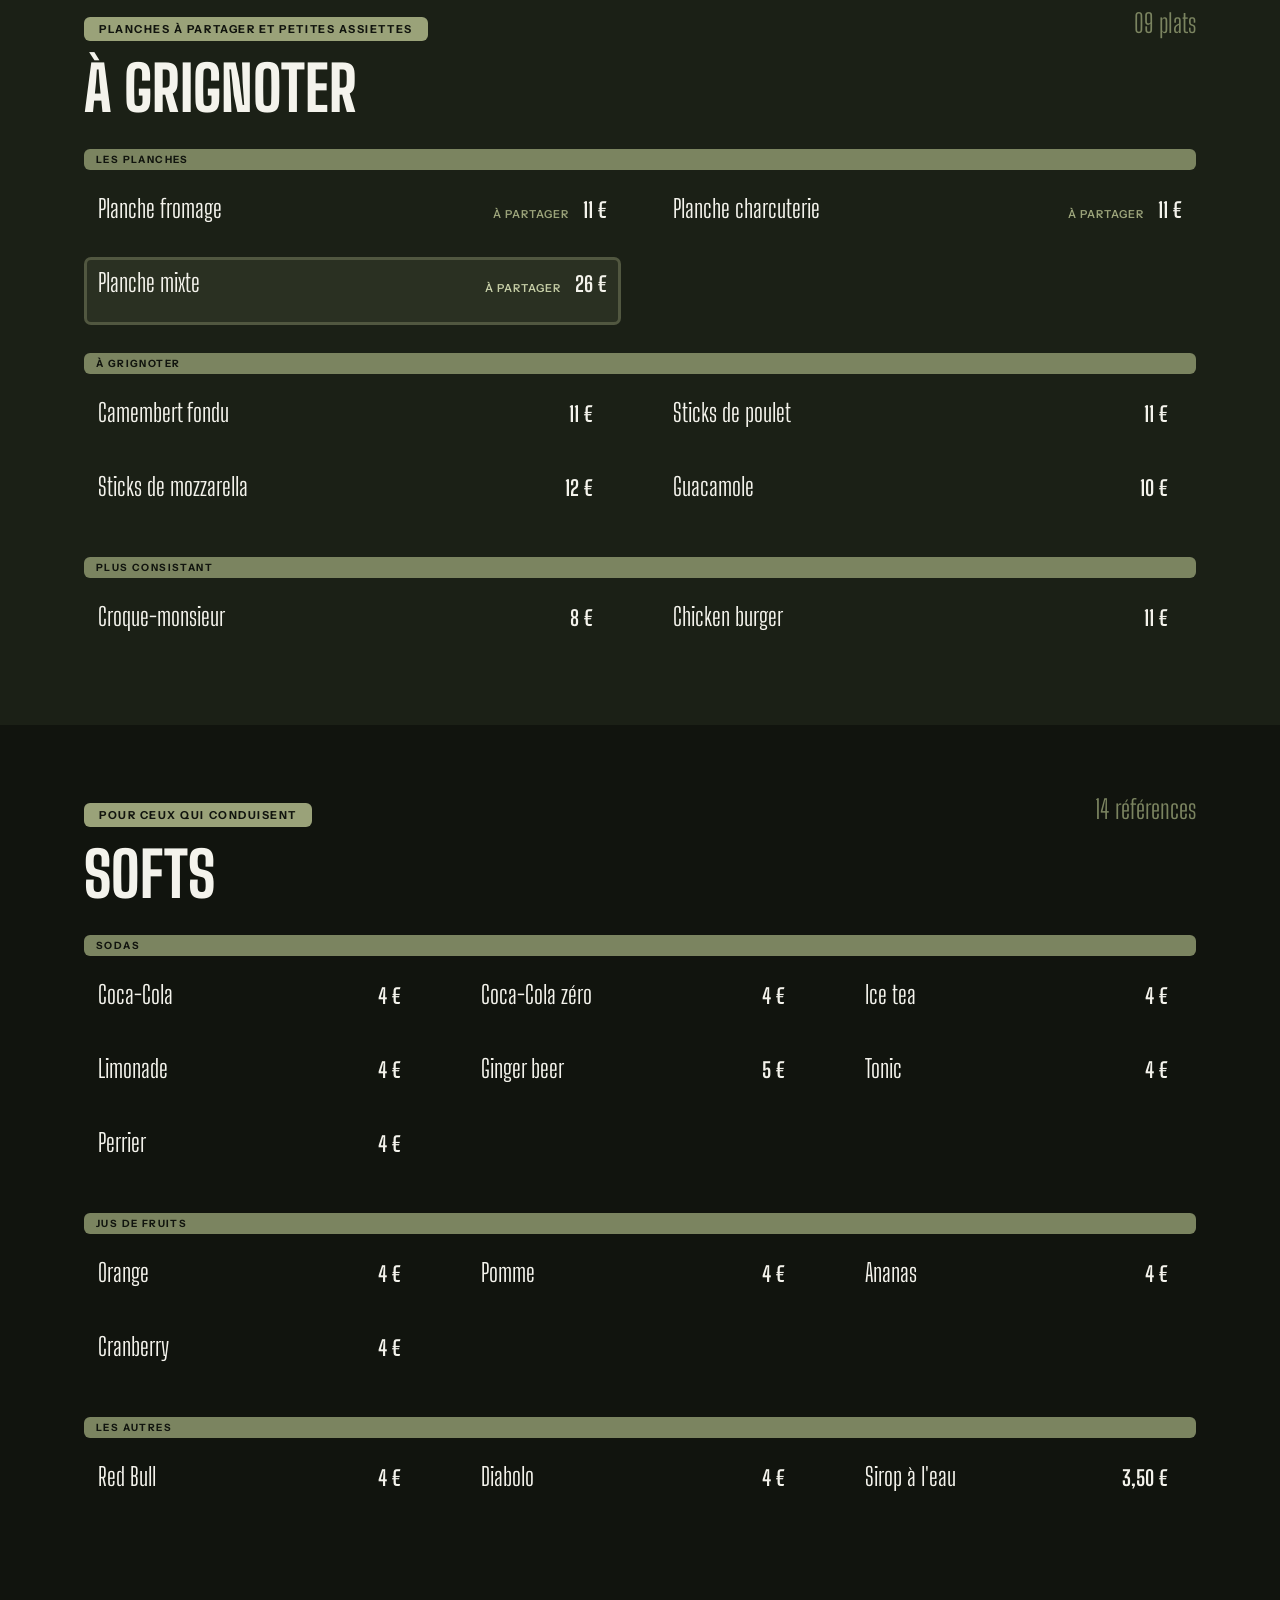
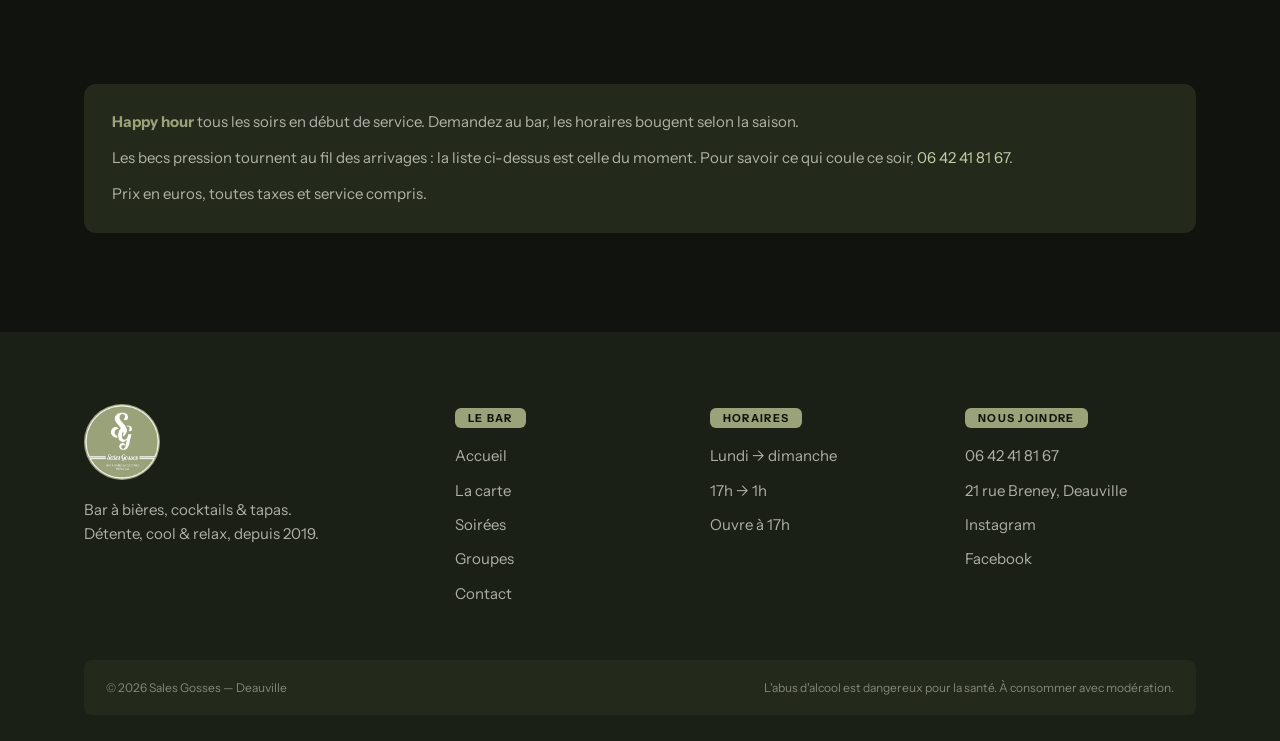
==== commit 4d1327f3: "Reprise de la version en ligne (Vercel) avec les prix de la carte Le site www.salesgossesdeauville.f" ====
--- a/carte.html
+++ b/carte.html
@@ -10,9 +10,9 @@
   <link rel="preconnect" href="https://fonts.googleapis.com">
   <link rel="preconnect" href="https://fonts.gstatic.com" crossorigin>
   <link href="https://fonts.googleapis.com/css2?family=Big+Shoulders+Display:wght@400;500;700;800&family=Instrument+Sans:wght@400;500;600;700&display=swap" rel="stylesheet">
-  <link rel="stylesheet" href="assets/css/style.css">
+  <link rel="stylesheet" href="assets/css/style.css?v=9">
 </head>
-<body>
+<body class="page-carte">
 
   <a class="saut-contenu" href="#contenu">Aller au contenu</a>
 
@@ -412,7 +412,7 @@
     </div>
   </footer>
 
-  <script src="assets/js/main.js"></script>
+  <script src="assets/js/main.js?v=7"></script>
   <script>document.getElementById('annee').textContent = new Date().getFullYear();</script>
 
 </body>
--- a/assets/css/style.css
+++ b/assets/css/style.css
@@ -1,1401 +1,1735 @@
-/* ==========================================================================
-   SALES GOSSES — Deauville
-   Feuille de style principale
-
-   DIRECTION : la plaque émaillée de bistrot.
-   Le logo est du blanc sur un aplat vert plein : c'est le vocabulaire des
-   plaques émaillées de café. On en reprend les règles :
-   aplats francs, aucun filet fin, keyline épaisse en retrait du bord,
-   séparation des sections par changement de fond et non par un trait.
-   ========================================================================== */
-
-/* --------------------------------------------------------------------------
-   1. Jetons de design
-   -------------------------------------------------------------------------- */
-:root {
-  /* Le noir est un noir olive, dérivé du vert du logo. Jamais de #000. */
-  --nuit:        #11140E;
-  --nuit-haut:   #1B2016;
-  --nuit-bloc:   #232A1C;
-
-  --sauge:       #9AA279;  /* couleur exacte échantillonnée sur le logo */
-  --sauge-fonce: #7B8460;
-  --sauge-clair: #C3CBA4;
-
-  --craie:       #F4F3EC;
-  --craie-doux:  rgba(244, 243, 236, 0.68);
-
-  --ambre:       #D99B34;  /* la pression. Rare, jamais décoratif. */
-
-  /* Typographie */
-  --enseigne: "Big Shoulders Display", "Haettenschweiler", "Arial Narrow", sans-serif;
-  --texte:    "Instrument Sans", -apple-system, BlinkMacSystemFont, "Helvetica Neue", Arial, sans-serif;
-
-  /* Rythme */
-  --gouttiere:  clamp(20px, 5vw, 64px);
-  --section-y:  clamp(72px, 11vh, 132px);
-  --max:        1240px;
-
-  /* Épaisseurs : une plaque émaillée n'a pas de trait à 1px. */
-  --keyline:    3px;
-  --rayon:      12px;
-
-  --transition: 0.32s cubic-bezier(0.22, 1, 0.36, 1);
-}
-
-/* --------------------------------------------------------------------------
-   2. Base
-   -------------------------------------------------------------------------- */
-*,
-*::before,
-*::after { box-sizing: border-box; }
-
-html {
-  scroll-behavior: smooth;
-  -webkit-text-size-adjust: 100%;
-}
-
-body {
-  margin: 0;
-  background: var(--nuit);
-  color: var(--craie);
-  font-family: var(--texte);
-  font-size: 16px;
-  line-height: 1.62;
-  -webkit-font-smoothing: antialiased;
-  -moz-osx-font-smoothing: grayscale;
-  overflow-x: hidden;
-}
-
-img,
-video { display: block; max-width: 100%; }
-
-a { color: inherit; text-decoration: none; }
-
-h1, h2, h3, h4 {
-  font-family: var(--enseigne);
-  font-weight: 800;
-  line-height: 0.9;
-  text-transform: uppercase;
-  margin: 0;
-}
-
-p { margin: 0 0 1em; }
-
-:focus-visible {
-  outline: var(--keyline) solid var(--ambre);
-  outline-offset: 3px;
-  border-radius: 4px;
-}
-
-.saut-contenu {
-  position: absolute;
-  left: -9999px;
-  top: 0;
-  background: var(--sauge);
-  color: var(--nuit);
-  padding: 14px 22px;
-  border-radius: 8px;
-  font-weight: 700;
-  z-index: 999;
-}
-.saut-contenu:focus { left: 12px; top: 12px; }
-
-/* --------------------------------------------------------------------------
-   3. Mise en page
-   -------------------------------------------------------------------------- */
-.contenant {
-  width: 100%;
-  max-width: var(--max);
-  margin-inline: auto;
-  padding-inline: var(--gouttiere);
-}
-
-.section { padding-block: var(--section-y); }
-
-/* Les sections se distinguent par un aplat, pas par un trait. */
-.section--sombre { background: var(--nuit-haut); }
-
-/* Bloc inversé : fond sauge, encre sombre. Reprend directement le logo. */
-.section--sauge {
-  background: var(--sauge);
-  color: var(--nuit);
-}
-.section--sauge .chapo { color: rgba(17, 20, 14, 0.76); }
-
-/* Étiquette de section : une petite plaque, pas un mot suivi d'un trait. */
-.etiquette {
-  display: inline-block;
-  padding: 7px 15px 6px;
-  margin: 0 0 20px;
-  background: var(--sauge);
-  color: var(--nuit);
-  border-radius: 6px;
-  font-family: var(--texte);
-  font-size: 11px;
-  font-weight: 700;
-  letter-spacing: 0.14em;
-  text-transform: uppercase;
-  line-height: 1;
-}
-.section--sauge .etiquette {
-  background: var(--nuit);
-  color: var(--sauge);
-}
-
-.titre-section {
-  font-size: clamp(40px, 7.4vw, 88px);
-  max-width: 15ch;
-  margin-bottom: 22px;
-}
-
-.chapo {
-  font-size: clamp(16px, 1.6vw, 19px);
-  color: var(--craie-doux);
-  max-width: 54ch;
-}
-
-.accent { color: var(--sauge); }
-
-/* --------------------------------------------------------------------------
-   4. Boutons — des blocs pleins, sans contour fin
-   -------------------------------------------------------------------------- */
-.bouton {
-  display: inline-flex;
-  align-items: center;
-  gap: 10px;
-  padding: 16px 30px;
-  background: var(--sauge);
-  color: var(--nuit);
-  font-family: var(--texte);
-  font-size: 12px;
-  font-weight: 700;
-  letter-spacing: 0.13em;
-  text-transform: uppercase;
-  border: 0;
-  border-radius: 8px;
-  cursor: pointer;
-  transition: transform var(--transition), background var(--transition);
-}
-.bouton:hover {
-  transform: translateY(-2px);
-  background: var(--sauge-clair);
-}
-
-/* Variante creuse : keyline épaisse en retrait, comme le liseré d'une plaque */
-.bouton--creux {
-  background: transparent;
-  color: var(--craie);
-  box-shadow: inset 0 0 0 var(--keyline) var(--sauge-fonce);
-}
-.bouton--creux:hover {
-  background: var(--craie);
-  color: var(--nuit);
-  box-shadow: inset 0 0 0 var(--keyline) var(--craie);
-}
-
-.section--sauge .bouton {
-  background: var(--nuit);
-  color: var(--sauge);
-}
-.section--sauge .bouton:hover { background: #05070B; }
-
-/* --------------------------------------------------------------------------
-   5. En-tête
-   -------------------------------------------------------------------------- */
-.entete {
-  position: fixed;
-  inset: 0 0 auto 0;
-  z-index: 100;
-  display: flex;
-  align-items: center;
-  justify-content: space-between;
-  gap: 24px;
-  padding: 16px var(--gouttiere);
-  transition: background var(--transition), padding var(--transition);
-}
-.entete.est-collee {
-  background: var(--nuit);
-  padding-block: 10px;
-  box-shadow: 0 10px 30px rgba(0, 0, 0, 0.5);
-}
-
-.entete__logo { display: flex; align-items: center; flex-shrink: 0; }
-.entete__logo img {
-  width: 54px;
-  height: 54px;
-  border-radius: 50%;
-  transition: width var(--transition), height var(--transition);
-}
-.entete.est-collee .entete__logo img { width: 44px; height: 44px; }
-
-.nav { display: flex; align-items: center; gap: 6px; }
-
-.nav a {
-  padding: 10px 16px;
-  border-radius: 6px;
-  font-size: 12px;
-  font-weight: 700;
-  letter-spacing: 0.13em;
-  text-transform: uppercase;
-  color: var(--craie-doux);
-  transition: color var(--transition), background var(--transition);
-}
-.nav a:hover { color: var(--craie); background: var(--nuit-bloc); }
-
-/* La page courante est une plaque pleine, pas un soulignement */
-.nav a[aria-current="page"] {
-  background: var(--sauge);
-  color: var(--nuit);
-}
-
-.entete__action { flex-shrink: 0; }
-
-.burger {
-  display: none;
-  width: 48px;
-  height: 48px;
-  padding: 0;
-  background: var(--nuit-bloc);
-  border: 0;
-  border-radius: 8px;
-  cursor: pointer;
-}
-.burger span {
-  display: block;
-  width: 20px;
-  height: 2.5px;
-  margin: 4px auto;
-  background: var(--craie);
-  border-radius: 2px;
-  transition: transform var(--transition), opacity var(--transition);
-}
-.burger[aria-expanded="true"] span:nth-child(1) { transform: translateY(6.5px) rotate(45deg); }
-.burger[aria-expanded="true"] span:nth-child(2) { opacity: 0; }
-.burger[aria-expanded="true"] span:nth-child(3) { transform: translateY(-6.5px) rotate(-45deg); }
-
-/* --------------------------------------------------------------------------
-   6. Ouverture — bloc typographique
-   Pas de vidéo en fond : les rushes sont carrés et de définition moyenne.
-   Les étirer plein écran les rendrait flous. Ils ont leur section propre.
-   -------------------------------------------------------------------------- */
-.ouverture {
-  padding-block: clamp(130px, 21vh, 210px) clamp(48px, 8vh, 96px);
-  background:
-    radial-gradient(115% 130% at 12% 0%, rgba(154, 162, 121, 0.14), transparent 58%),
-    var(--nuit);
-}
-
-.ouverture__marque {
-  width: clamp(88px, 10vw, 120px);
-  height: auto;
-  border-radius: 50%;
-  margin-bottom: 26px;
-}
-
-.ouverture h1 {
-  font-size: clamp(60px, 14vw, 184px);
-  line-height: 0.8;
-  margin-bottom: 22px;
-}
-.ouverture h1 .ligne { display: block; }
-.ouverture h1 .ligne--decalee {
-  padding-left: clamp(0px, 6.5vw, 100px);
-  color: var(--sauge);
-}
-
-.ouverture__mot {
-  font-size: clamp(17px, 1.9vw, 21px);
-  max-width: 40ch;
-  color: var(--craie-doux);
-  margin-bottom: 32px;
-}
-
-.ouverture__actions { display: flex; flex-wrap: wrap; gap: 12px; }
-
-/* --------------------------------------------------------------------------
-   7. SIGNATURE — Le mur des becs
-   Chaque bec est une bande pleine, comme une ardoise de bar.
-   La numérotation 01→11 correspond aux tireuses réelles du comptoir.
-   -------------------------------------------------------------------------- */
-.becs { background: var(--nuit-haut); }
-
-.becs__entete {
-  display: flex;
-  flex-wrap: wrap;
-  align-items: flex-end;
-  justify-content: space-between;
-  gap: 24px;
-  margin-bottom: 40px;
-}
-
-.mur {
-  border-radius: var(--rayon);
-  overflow: hidden;
-}
-
-.bec {
-  display: grid;
-  grid-template-columns: 72px 1fr auto auto;
-  align-items: center;
-  gap: 22px;
-  padding-right: 22px;
-  background: var(--nuit-bloc);
-  transition: background var(--transition);
-}
-/* Alternance de bandes : c'est le contraste qui sépare, pas un trait */
-.bec:nth-child(even) { background: rgba(35, 42, 28, 0.42); }
-.bec:hover { background: var(--sauge); color: var(--nuit); }
-
-/* Le numéro est un bloc plein, comme la pastille gravée d'une tireuse */
-.bec__numero {
-  align-self: stretch;
-  display: flex;
-  align-items: center;
-  justify-content: center;
-  background: var(--sauge-fonce);
-  color: var(--nuit);
-  font-family: var(--enseigne);
-  font-size: 28px;
-  font-weight: 800;
-  padding-block: 22px;
-  transition: background var(--transition);
-}
-.bec:hover .bec__numero { background: var(--ambre); }
-
-.bec__nom {
-  font-family: var(--enseigne);
-  font-size: clamp(26px, 3.4vw, 42px);
-  line-height: 1;
-}
-
-.bec__style {
-  font-size: 12px;
-  font-weight: 600;
-  letter-spacing: 0.11em;
-  text-transform: uppercase;
-  color: var(--craie-doux);
-  white-space: nowrap;
-}
-.bec:hover .bec__style { color: rgba(17, 20, 14, 0.72); }
-
-.bec__degre {
-  font-family: var(--enseigne);
-  font-size: 24px;
-  color: var(--sauge-clair);
-  white-space: nowrap;
-}
-.bec:hover .bec__degre { color: var(--nuit); }
-
-.becs__note {
-  margin-top: 24px;
-  font-size: 13px;
-  color: var(--craie-doux);
-}
-
-/* --------------------------------------------------------------------------
-   8. Plaques (grille de cartes)
-   Keyline épaisse en retrait du bord : le liseré d'une plaque émaillée.
-   -------------------------------------------------------------------------- */
-.grille-cartes {
-  display: grid;
-  grid-template-columns: repeat(auto-fit, minmax(258px, 1fr));
-  gap: 16px;
-  margin-top: 40px;
-}
-
-.plaque {
-  position: relative;
-  padding: 30px 26px 28px;
-  background: var(--nuit-bloc);
-  border-radius: var(--rayon);
-  box-shadow: inset 0 0 0 var(--keyline) rgba(154, 162, 121, 0.22);
-  transition: transform var(--transition), box-shadow var(--transition);
-}
-.plaque:hover {
-  transform: translateY(-3px);
-  box-shadow: inset 0 0 0 var(--keyline) var(--sauge);
-}
-
-.section--sauge .plaque {
-  background: rgba(17, 20, 14, 0.09);
-  box-shadow: inset 0 0 0 var(--keyline) rgba(17, 20, 14, 0.24);
-}
-.section--sauge .plaque:hover { box-shadow: inset 0 0 0 var(--keyline) var(--nuit); }
-.section--sauge .plaque p { color: rgba(17, 20, 14, 0.76); }
-.section--sauge .plaque__compte { color: var(--nuit); }
-
-.plaque h3 { font-size: 31px; margin-bottom: 11px; }
-.plaque p { font-size: 15px; color: var(--craie-doux); margin-bottom: 0; }
-
-.plaque__compte {
-  display: block;
-  font-family: var(--enseigne);
-  font-size: 48px;
-  color: var(--sauge);
-  line-height: 1;
-  margin-bottom: 4px;
-}
-
-/* --------------------------------------------------------------------------
-   9. Bande photo
-   -------------------------------------------------------------------------- */
-.bande-photo {
-  display: grid;
-  grid-template-columns: repeat(4, 1fr);
-  gap: 4px;
-}
-.bande-photo figure {
-  position: relative;
-  margin: 0;
-  aspect-ratio: 4 / 5;
-  overflow: hidden;
-}
-.bande-photo img {
-  width: 100%;
-  height: 100%;
-  object-fit: cover;
-  filter: saturate(0.86) brightness(0.85);
-  transition: transform 0.75s cubic-bezier(0.22, 1, 0.36, 1), filter var(--transition);
-}
-.bande-photo figure:hover img { transform: scale(1.05); filter: none; }
-
-/* --------------------------------------------------------------------------
-   10. Duo et listes
-   -------------------------------------------------------------------------- */
-.duo {
-  display: grid;
-  grid-template-columns: 1fr 1fr;
-  gap: clamp(32px, 6vw, 76px);
-  align-items: center;
-}
-
-/* Bandes alternées, jamais de bordure basse à 1px */
-.liste-atouts { list-style: none; margin: 26px 0 32px; padding: 0; }
-.liste-atouts li {
-  display: flex;
-  align-items: baseline;
-  gap: 18px;
-  padding: 15px 18px;
-  border-radius: 8px;
-  font-size: 15px;
-}
-.liste-atouts li:nth-child(odd) { background: rgba(154, 162, 121, 0.1); }
-.section--sauge .liste-atouts li:nth-child(odd) { background: rgba(17, 20, 14, 0.1); }
-
-.liste-atouts li strong {
-  font-family: var(--enseigne);
-  font-size: 28px;
-  color: var(--sauge);
-  min-width: 96px;
-  line-height: 1;
-}
-.section--sauge .liste-atouts li strong { color: var(--nuit); }
-
-.cadre-photo {
-  aspect-ratio: 4 / 5;
-  overflow: hidden;
-  border-radius: var(--rayon);
-}
-.cadre-photo img { width: 100%; height: 100%; object-fit: cover; filter: brightness(0.9); }
-
-/* Cadre de plan : liseré épais, sans trait fin */
-.cadre-plan {
-  border-radius: var(--rayon);
-  overflow: hidden;
-  box-shadow: inset 0 0 0 var(--keyline) var(--sauge-fonce);
-  line-height: 0;
-}
-.cadre-plan iframe {
-  border: 0;
-  filter: grayscale(0.45) contrast(1.05) brightness(0.85);
-}
-
-/* --------------------------------------------------------------------------
-   11. Bandeau défilant — aplat sauge, encre sombre
-   -------------------------------------------------------------------------- */
-.ticker {
-  overflow: hidden;
-  padding-block: 16px;
-  background: var(--sauge);
-  user-select: none;
-}
-.ticker__piste {
-  display: flex;
-  width: max-content;
-  animation: defile 44s linear infinite;
-}
-.ticker__piste span {
-  font-family: var(--enseigne);
-  font-size: clamp(28px, 3.6vw, 46px);
-  text-transform: uppercase;
-  color: var(--nuit);
-  padding-inline: 24px;
-  white-space: nowrap;
-}
-.ticker__piste span:nth-child(even) { color: rgba(17, 20, 14, 0.34); }
-@keyframes defile {
-  from { transform: translateX(0); }
-  to   { transform: translateX(-50%); }
-}
-
-/* --------------------------------------------------------------------------
-   12. Pied de page
-   -------------------------------------------------------------------------- */
-.pied {
-  background: var(--nuit-haut);
-  padding-block: clamp(54px, 8vh, 86px) 26px;
-}
-.pied__grille {
-  display: grid;
-  grid-template-columns: 1.5fr 1fr 1fr 1fr;
-  gap: 40px 24px;
-  margin-bottom: 44px;
-}
-.pied__logo { width: 76px; height: 76px; border-radius: 50%; margin-bottom: 18px; }
-.pied h4 {
-  display: inline-block;
-  padding: 6px 13px 5px;
-  margin-bottom: 16px;
-  background: var(--sauge);
-  color: var(--nuit);
-  border-radius: 6px;
-  font-family: var(--texte);
-  font-size: 11px;
-  font-weight: 700;
-  letter-spacing: 0.12em;
-  text-transform: uppercase;
-}
-.pied ul { list-style: none; margin: 0; padding: 0; }
-.pied li { margin-bottom: 10px; font-size: 15px; color: var(--craie-doux); }
-.pied a:hover { color: var(--sauge-clair); }
-
-/* Séparation par un aplat, pas par un trait */
-.pied__bas {
-  display: flex;
-  flex-wrap: wrap;
-  justify-content: space-between;
-  gap: 12px;
-  padding: 18px 22px;
-  background: var(--nuit-bloc);
-  border-radius: 8px;
-  font-size: 12px;
-  color: rgba(244, 243, 236, 0.46);
-}
-
-/* --------------------------------------------------------------------------
-   13. Bannière des pages secondaires
-   -------------------------------------------------------------------------- */
-.banniere {
-  padding-block: clamp(140px, 22vh, 216px) clamp(48px, 7vh, 76px);
-  background: var(--nuit-haut);
-}
-.banniere h1 { font-size: clamp(48px, 10vw, 118px); }
-.banniere .chapo { margin-top: 18px; }
-
-/* --------------------------------------------------------------------------
-   14. Apparition au défilement
-   -------------------------------------------------------------------------- */
-.apparait {
-  opacity: 0;
-  transform: translateY(20px);
-  transition: opacity 0.65s ease, transform 0.65s cubic-bezier(0.22, 1, 0.36, 1);
-}
-.apparait.est-visible { opacity: 1; transform: none; }
-
-/* --------------------------------------------------------------------------
-   15. Adaptatif
-   -------------------------------------------------------------------------- */
+/* ==========================================================================
+   SALES GOSSES — Deauville
+   Feuille de style principale
+
+   DIRECTION : la plaque émaillée de bistrot.
+   Le logo est du blanc sur un aplat vert plein : c'est le vocabulaire des
+   plaques émaillées de café. On en reprend les règles :
+   aplats francs, aucun filet fin, keyline épaisse en retrait du bord,
+   séparation des sections par changement de fond et non par un trait.
+   ========================================================================== */
+
+/* --------------------------------------------------------------------------
+   1. Jetons de design
+   -------------------------------------------------------------------------- */
+:root {
+  /* Le noir est un noir olive, dérivé du vert du logo. Jamais de #000. */
+  --nuit:        #11140E;
+  --nuit-haut:   #1B2016;
+  --nuit-bloc:   #232A1C;
+
+  --sauge:       #9AA279;  /* couleur exacte échantillonnée sur le logo */
+  --sauge-fonce: #7B8460;
+  --sauge-clair: #C3CBA4;
+
+  --craie:       #F4F3EC;
+  --craie-doux:  rgba(244, 243, 236, 0.68);
+
+  --ambre:       #D99B34;  /* la pression. Rare, jamais décoratif. */
+
+  /* Typographie */
+  --enseigne: "Big Shoulders Display", "Haettenschweiler", "Arial Narrow", sans-serif;
+  --texte:    "Instrument Sans", -apple-system, BlinkMacSystemFont, "Helvetica Neue", Arial, sans-serif;
+
+  /* Rythme */
+  --gouttiere:  clamp(20px, 5vw, 64px);
+  --section-y:  clamp(72px, 11vh, 132px);
+  --max:        1240px;
+
+  /* Épaisseurs : une plaque émaillée n'a pas de trait à 1px. */
+  --keyline:    3px;
+  --rayon:      12px;
+
+  --transition: 0.32s cubic-bezier(0.22, 1, 0.36, 1);
+}
+
+/* --------------------------------------------------------------------------
+   2. Base
+   -------------------------------------------------------------------------- */
+*,
+*::before,
+*::after { box-sizing: border-box; }
+
+html {
+  scroll-behavior: smooth;
+  -webkit-text-size-adjust: 100%;
+}
+
+body {
+  margin: 0;
+  background: var(--nuit);
+  color: var(--craie);
+  font-family: var(--texte);
+  font-size: 16px;
+  line-height: 1.62;
+  -webkit-font-smoothing: antialiased;
+  -moz-osx-font-smoothing: grayscale;
+  overflow-x: hidden;
+}
+
+img,
+video { display: block; max-width: 100%; }
+
+a { color: inherit; text-decoration: none; }
+
+h1, h2, h3, h4 {
+  font-family: var(--enseigne);
+  font-weight: 800;
+  line-height: 0.9;
+  text-transform: uppercase;
+  margin: 0;
+}
+
+p { margin: 0 0 1em; }
+
+:focus-visible {
+  outline: var(--keyline) solid var(--ambre);
+  outline-offset: 3px;
+  border-radius: 4px;
+}
+
+.saut-contenu {
+  position: absolute;
+  left: -9999px;
+  top: 0;
+  background: var(--sauge);
+  color: var(--nuit);
+  padding: 14px 22px;
+  border-radius: 8px;
+  font-weight: 700;
+  z-index: 999;
+}
+.saut-contenu:focus { left: 12px; top: 12px; }
+
+/* --------------------------------------------------------------------------
+   3. Mise en page
+   -------------------------------------------------------------------------- */
+.contenant {
+  width: 100%;
+  max-width: var(--max);
+  margin-inline: auto;
+  padding-inline: var(--gouttiere);
+}
+
+.section { padding-block: var(--section-y); }
+
+/* Les sections se distinguent par un aplat, pas par un trait. */
+.section--sombre { background: var(--nuit-haut); }
+
+/* Bloc inversé : fond sauge, encre sombre. Reprend directement le logo. */
+.section--sauge {
+  background: var(--sauge);
+  color: var(--nuit);
+}
+.section--sauge .chapo { color: rgba(17, 20, 14, 0.76); }
+
+/* Étiquette de section : une petite plaque, pas un mot suivi d'un trait. */
+.etiquette {
+  display: inline-block;
+  padding: 7px 15px 6px;
+  margin: 0 0 20px;
+  background: var(--sauge);
+  color: var(--nuit);
+  border-radius: 6px;
+  font-family: var(--texte);
+  font-size: 11px;
+  font-weight: 700;
+  letter-spacing: 0.14em;
+  text-transform: uppercase;
+  line-height: 1;
+}
+.section--sauge .etiquette {
+  background: var(--nuit);
+  color: var(--sauge);
+}
+
+.titre-section {
+  font-size: clamp(40px, 7.4vw, 88px);
+  max-width: 15ch;
+  margin-bottom: 22px;
+}
+
+.chapo {
+  font-size: clamp(16px, 1.6vw, 19px);
+  color: var(--craie-doux);
+  max-width: 54ch;
+}
+
+.accent { color: var(--sauge); }
+
+/* --------------------------------------------------------------------------
+   4. Boutons — des blocs pleins, sans contour fin
+   -------------------------------------------------------------------------- */
+.bouton {
+  display: inline-flex;
+  align-items: center;
+  gap: 10px;
+  padding: 16px 30px;
+  background: var(--sauge);
+  color: var(--nuit);
+  font-family: var(--texte);
+  font-size: 12px;
+  font-weight: 700;
+  letter-spacing: 0.13em;
+  text-transform: uppercase;
+  border: 0;
+  border-radius: 8px;
+  cursor: pointer;
+  transition: transform var(--transition), background var(--transition);
+}
+.bouton:hover {
+  transform: translateY(-2px);
+  background: var(--sauge-clair);
+}
+
+/* Variante creuse : keyline épaisse en retrait, comme le liseré d'une plaque */
+.bouton--creux {
+  background: transparent;
+  color: var(--craie);
+  box-shadow: inset 0 0 0 var(--keyline) var(--sauge-fonce);
+}
+.bouton--creux:hover {
+  background: var(--craie);
+  color: var(--nuit);
+  box-shadow: inset 0 0 0 var(--keyline) var(--craie);
+}
+
+.section--sauge .bouton {
+  background: var(--nuit);
+  color: var(--sauge);
+}
+.section--sauge .bouton:hover { background: #05070B; }
+
+/* --------------------------------------------------------------------------
+   5. En-tête
+   -------------------------------------------------------------------------- */
+.entete {
+  position: fixed;
+  inset: 0 0 auto 0;
+  z-index: 100;
+  display: flex;
+  align-items: center;
+  justify-content: space-between;
+  gap: 24px;
+  padding: 16px var(--gouttiere);
+  transition: background var(--transition), padding var(--transition);
+}
+.entete.est-collee {
+  background: var(--nuit);
+  padding-block: 10px;
+  box-shadow: 0 10px 30px rgba(0, 0, 0, 0.5);
+}
+
+.entete__logo { display: flex; align-items: center; flex-shrink: 0; }
+.entete__logo img {
+  width: 54px;
+  height: 54px;
+  border-radius: 50%;
+  transition: width var(--transition), height var(--transition);
+}
+.entete.est-collee .entete__logo img { width: 44px; height: 44px; }
+
+.nav { display: flex; align-items: center; gap: 6px; }
+
+.nav a {
+  padding: 10px 16px;
+  border-radius: 6px;
+  font-size: 12px;
+  font-weight: 700;
+  letter-spacing: 0.13em;
+  text-transform: uppercase;
+  color: var(--craie-doux);
+  transition: color var(--transition), background var(--transition);
+}
+.nav a:hover { color: var(--craie); background: var(--nuit-bloc); }
+
+/* La page courante est une plaque pleine, pas un soulignement */
+.nav a[aria-current="page"] {
+  background: var(--sauge);
+  color: var(--nuit);
+}
+
+.entete__action { flex-shrink: 0; }
+
+.burger {
+  display: none;
+  width: 48px;
+  height: 48px;
+  padding: 0;
+  background: var(--nuit-bloc);
+  border: 0;
+  border-radius: 8px;
+  cursor: pointer;
+}
+.burger span {
+  display: block;
+  width: 20px;
+  height: 2.5px;
+  margin: 4px auto;
+  background: var(--craie);
+  border-radius: 2px;
+  transition: transform var(--transition), opacity var(--transition);
+}
+.burger[aria-expanded="true"] span:nth-child(1) { transform: translateY(6.5px) rotate(45deg); }
+.burger[aria-expanded="true"] span:nth-child(2) { opacity: 0; }
+.burger[aria-expanded="true"] span:nth-child(3) { transform: translateY(-6.5px) rotate(-45deg); }
+
+/* --------------------------------------------------------------------------
+   6. Ouverture — bloc typographique
+   Pas de vidéo en fond : les rushes sont carrés et de définition moyenne.
+   Les étirer plein écran les rendrait flous. Ils ont leur section propre.
+   -------------------------------------------------------------------------- */
+.ouverture {
+  padding-block: clamp(130px, 21vh, 210px) clamp(48px, 8vh, 96px);
+  background:
+    radial-gradient(115% 130% at 12% 0%, rgba(154, 162, 121, 0.14), transparent 58%),
+    var(--nuit);
+}
+
+.ouverture__marque {
+  width: clamp(88px, 10vw, 120px);
+  height: auto;
+  border-radius: 50%;
+  margin-bottom: 26px;
+}
+
+.ouverture h1 {
+  font-size: clamp(60px, 14vw, 184px);
+  line-height: 0.8;
+  margin-bottom: 22px;
+}
+.ouverture h1 .ligne { display: block; }
+.ouverture h1 .ligne--decalee {
+  padding-left: clamp(0px, 6.5vw, 100px);
+  color: var(--sauge);
+}
+
+.ouverture__mot {
+  font-size: clamp(17px, 1.9vw, 21px);
+  max-width: 40ch;
+  color: var(--craie-doux);
+  margin-bottom: 32px;
+}
+
+.ouverture__actions { display: flex; flex-wrap: wrap; gap: 12px; }
+
+/* --------------------------------------------------------------------------
+   7. SIGNATURE — Le mur des becs
+   Chaque bec est une bande pleine, comme une ardoise de bar.
+   La numérotation 01→11 correspond aux tireuses réelles du comptoir.
+   -------------------------------------------------------------------------- */
+.becs { background: var(--nuit-haut); }
+
+.becs__entete {
+  display: flex;
+  flex-wrap: wrap;
+  align-items: flex-end;
+  justify-content: space-between;
+  gap: 24px;
+  margin-bottom: 40px;
+}
+
+.mur {
+  border-radius: var(--rayon);
+  overflow: hidden;
+}
+
+.bec {
+  display: grid;
+  grid-template-columns: 72px 1fr auto auto;
+  align-items: center;
+  gap: 22px;
+  padding-right: 22px;
+  background: var(--nuit-bloc);
+  transition: background var(--transition);
+}
+/* Alternance de bandes : c'est le contraste qui sépare, pas un trait */
+.bec:nth-child(even) { background: rgba(35, 42, 28, 0.42); }
+.bec:hover { background: var(--sauge); color: var(--nuit); }
+
+/* Le numéro est un bloc plein, comme la pastille gravée d'une tireuse */
+.bec__numero {
+  align-self: stretch;
+  display: flex;
+  align-items: center;
+  justify-content: center;
+  background: var(--sauge-fonce);
+  color: var(--nuit);
+  font-family: var(--enseigne);
+  font-size: 28px;
+  font-weight: 800;
+  padding-block: 22px;
+  transition: background var(--transition);
+}
+.bec:hover .bec__numero { background: var(--ambre); }
+
+.bec__nom {
+  font-family: var(--enseigne);
+  font-size: clamp(26px, 3.4vw, 42px);
+  line-height: 1;
+}
+
+.bec__style {
+  font-size: 12px;
+  font-weight: 600;
+  letter-spacing: 0.11em;
+  text-transform: uppercase;
+  color: var(--craie-doux);
+  white-space: nowrap;
+}
+.bec:hover .bec__style { color: rgba(17, 20, 14, 0.72); }
+
+.bec__degre {
+  font-family: var(--enseigne);
+  font-size: 24px;
+  color: var(--sauge-clair);
+  white-space: nowrap;
+}
+.bec:hover .bec__degre { color: var(--nuit); }
+
+.becs__note {
+  margin-top: 24px;
+  font-size: 13px;
+  color: var(--craie-doux);
+}
+
+/* --------------------------------------------------------------------------
+   8. Plaques (grille de cartes)
+   Keyline épaisse en retrait du bord : le liseré d'une plaque émaillée.
+   -------------------------------------------------------------------------- */
+.grille-cartes {
+  display: grid;
+  grid-template-columns: repeat(auto-fit, minmax(258px, 1fr));
+  gap: 16px;
+  margin-top: 40px;
+}
+
+.plaque {
+  position: relative;
+  padding: 30px 26px 28px;
+  background: var(--nuit-bloc);
+  border-radius: var(--rayon);
+  box-shadow: inset 0 0 0 var(--keyline) rgba(154, 162, 121, 0.22);
+  transition: transform var(--transition), box-shadow var(--transition);
+}
+.plaque:hover {
+  transform: translateY(-3px);
+  box-shadow: inset 0 0 0 var(--keyline) var(--sauge);
+}
+
+.section--sauge .plaque {
+  background: rgba(17, 20, 14, 0.09);
+  box-shadow: inset 0 0 0 var(--keyline) rgba(17, 20, 14, 0.24);
+}
+.section--sauge .plaque:hover { box-shadow: inset 0 0 0 var(--keyline) var(--nuit); }
+.section--sauge .plaque p { color: rgba(17, 20, 14, 0.76); }
+.section--sauge .plaque__compte { color: var(--nuit); }
+
+.plaque h3 { font-size: 31px; margin-bottom: 11px; }
+.plaque p { font-size: 15px; color: var(--craie-doux); margin-bottom: 0; }
+
+.plaque__compte {
+  display: block;
+  font-family: var(--enseigne);
+  font-size: 48px;
+  color: var(--sauge);
+  line-height: 1;
+  margin-bottom: 4px;
+}
+
+/* --------------------------------------------------------------------------
+   9. Bande photo
+   -------------------------------------------------------------------------- */
+.bande-photo {
+  display: grid;
+  grid-template-columns: repeat(4, 1fr);
+  gap: 4px;
+}
+.bande-photo figure {
+  position: relative;
+  margin: 0;
+  aspect-ratio: 4 / 5;
+  overflow: hidden;
+}
+.bande-photo img {
+  width: 100%;
+  height: 100%;
+  object-fit: cover;
+  filter: saturate(0.86) brightness(0.85);
+  transition: transform 0.75s cubic-bezier(0.22, 1, 0.36, 1), filter var(--transition);
+}
+.bande-photo figure:hover img { transform: scale(1.05); filter: none; }
+
+/* --------------------------------------------------------------------------
+   10. Duo et listes
+   -------------------------------------------------------------------------- */
+.duo {
+  display: grid;
+  grid-template-columns: 1fr 1fr;
+  gap: clamp(32px, 6vw, 76px);
+  align-items: center;
+}
+
+/* Bandes alternées, jamais de bordure basse à 1px */
+.liste-atouts { list-style: none; margin: 26px 0 32px; padding: 0; }
+.liste-atouts li {
+  display: flex;
+  align-items: baseline;
+  gap: 18px;
+  padding: 15px 18px;
+  border-radius: 8px;
+  font-size: 15px;
+}
+.liste-atouts li:nth-child(odd) { background: rgba(154, 162, 121, 0.1); }
+.section--sauge .liste-atouts li:nth-child(odd) { background: rgba(17, 20, 14, 0.1); }
+
+.liste-atouts li strong {
+  font-family: var(--enseigne);
+  font-size: 28px;
+  color: var(--sauge);
+  min-width: 96px;
+  line-height: 1;
+}
+.section--sauge .liste-atouts li strong { color: var(--nuit); }
+
+.cadre-photo {
+  aspect-ratio: 4 / 5;
+  overflow: hidden;
+  border-radius: var(--rayon);
+}
+.cadre-photo img { width: 100%; height: 100%; object-fit: cover; filter: brightness(0.9); }
+
+/* Cadre de plan : liseré épais, sans trait fin */
+.cadre-plan {
+  border-radius: var(--rayon);
+  overflow: hidden;
+  box-shadow: inset 0 0 0 var(--keyline) var(--sauge-fonce);
+  line-height: 0;
+}
+.cadre-plan iframe {
+  border: 0;
+  filter: grayscale(0.45) contrast(1.05) brightness(0.85);
+}
+
+/* --------------------------------------------------------------------------
+   11. Bandeau défilant — aplat sauge, encre sombre
+   -------------------------------------------------------------------------- */
+.ticker {
+  overflow: hidden;
+  padding-block: 16px;
+  background: var(--sauge);
+  user-select: none;
+}
+.ticker__piste {
+  display: flex;
+  width: max-content;
+  animation: defile 44s linear infinite;
+}
+.ticker__piste span {
+  font-family: var(--enseigne);
+  font-size: clamp(28px, 3.6vw, 46px);
+  text-transform: uppercase;
+  color: var(--nuit);
+  padding-inline: 24px;
+  white-space: nowrap;
+}
+.ticker__piste span:nth-child(even) { color: rgba(17, 20, 14, 0.34); }
+@keyframes defile {
+  from { transform: translateX(0); }
+  to   { transform: translateX(-50%); }
+}
+
+/* --------------------------------------------------------------------------
+   12. Pied de page
+   -------------------------------------------------------------------------- */
+.pied {
+  background: var(--nuit-haut);
+  padding-block: clamp(54px, 8vh, 86px) 26px;
+}
+.pied__grille {
+  display: grid;
+  grid-template-columns: 1.5fr 1fr 1fr 1fr;
+  gap: 40px 24px;
+  margin-bottom: 44px;
+}
+.pied__logo { width: 76px; height: 76px; border-radius: 50%; margin-bottom: 18px; }
+.pied h4 {
+  display: inline-block;
+  padding: 6px 13px 5px;
+  margin-bottom: 16px;
+  background: var(--sauge);
+  color: var(--nuit);
+  border-radius: 6px;
+  font-family: var(--texte);
+  font-size: 11px;
+  font-weight: 700;
+  letter-spacing: 0.12em;
+  text-transform: uppercase;
+}
+.pied ul { list-style: none; margin: 0; padding: 0; }
+.pied li { margin-bottom: 10px; font-size: 15px; color: var(--craie-doux); }
+.pied a:hover { color: var(--sauge-clair); }
+
+/* Séparation par un aplat, pas par un trait */
+.pied__bas {
+  display: flex;
+  flex-wrap: wrap;
+  justify-content: space-between;
+  gap: 12px;
+  padding: 18px 22px;
+  background: var(--nuit-bloc);
+  border-radius: 8px;
+  font-size: 12px;
+  color: rgba(244, 243, 236, 0.46);
+}
+
+/* --------------------------------------------------------------------------
+   13. Bannière des pages secondaires
+   -------------------------------------------------------------------------- */
+.banniere {
+  padding-block: clamp(140px, 22vh, 216px) clamp(48px, 7vh, 76px);
+  background: var(--nuit-haut);
+}
+.banniere h1 { font-size: clamp(48px, 10vw, 118px); }
+.banniere .chapo { margin-top: 18px; }
+
+/* --------------------------------------------------------------------------
+   14. Apparition au défilement
+   -------------------------------------------------------------------------- */
+.apparait {
+  opacity: 0;
+  transform: translateY(20px);
+  transition: opacity 0.65s ease, transform 0.65s cubic-bezier(0.22, 1, 0.36, 1);
+}
+.apparait.est-visible { opacity: 1; transform: none; }
+
+/* --------------------------------------------------------------------------
+   15. Adaptatif
+   -------------------------------------------------------------------------- */
 @media (max-width: 900px) {
-  .burger { display: block; position: relative; z-index: 95; }
+  body.menu-ouvert { overflow: hidden; }
+  .burger {
+    display: block;
+    position: relative;
+    z-index: 95;
+    flex: 0 0 48px;
+    touch-action: manipulation;
+    -webkit-tap-highlight-color: transparent;
+  }
 
   .nav {
     position: fixed;
     inset: 0;
+    width: 100%;
+    height: 100dvh;
+    min-height: 100svh;
+    padding: calc(88px + env(safe-area-inset-top)) 24px calc(32px + env(safe-area-inset-bottom));
     flex-direction: column;
     justify-content: center;
     gap: 10px;
+    overflow-y: auto;
+    overscroll-behavior: contain;
     background: var(--nuit);
-    transform: translateX(100%);
-    transition: transform var(--transition);
+    opacity: 0;
+    visibility: hidden;
+    pointer-events: none;
+    transform: translate3d(100%, 0, 0);
+    transition: transform var(--transition), opacity .2s ease, visibility var(--transition);
     z-index: 90;
   }
-  .nav.est-ouvert { transform: none; }
-  .nav a { font-size: 22px; letter-spacing: 0.08em; padding: 14px 26px; }
-
-  .entete__action { display: none; }
-  .duo { grid-template-columns: 1fr; }
-  .pied__grille { grid-template-columns: 1fr 1fr; }
-  .bande-photo { grid-template-columns: repeat(2, 1fr); }
-}
-
-@media (max-width: 620px) {
-  .bec {
-    grid-template-columns: 56px 1fr;
-    row-gap: 2px;
-    padding-right: 16px;
-    padding-block: 12px 14px;
-  }
-  .bec__numero { font-size: 22px; padding-block: 0; }
-  .bec__style,
-  .bec__degre { grid-column: 2; }
-  .bec__degre { font-size: 19px; }
-  .pied__grille { grid-template-columns: 1fr; }
-}
-
-/* --------------------------------------------------------------------------
-   16. Mouvement réduit
-   -------------------------------------------------------------------------- */
-@media (prefers-reduced-motion: reduce) {
-  *,
-  *::before,
-  *::after {
-    animation-duration: 0.01ms !important;
-    animation-iteration-count: 1 !important;
-    transition-duration: 0.01ms !important;
-    scroll-behavior: auto !important;
-  }
-  .apparait { opacity: 1; transform: none; }
-  .ticker__piste { animation: none; }
-}
-
-/* ==========================================================================
-   17. LA CARTE
-   Une carte de bar se lit debout, dans la pénombre, avec un verre en main.
-   Donc : navigation collante par famille, colonnes courtes, gros noms.
-   ========================================================================== */
-
-/* Barre de familles : une rangée de plaques, collée sous l'en-tête */
-.familles {
-  position: sticky;
-  top: 74px;
-  z-index: 60;
-  padding-block: 14px;
-  background: var(--nuit);
-  box-shadow: 0 12px 24px -12px rgba(0, 0, 0, 0.8);
-}
-.familles__piste {
-  display: flex;
-  gap: 8px;
-  overflow-x: auto;
-  scrollbar-width: none;
-  -ms-overflow-style: none;
-  padding-bottom: 2px;
-}
-.familles__piste::-webkit-scrollbar { display: none; }
-
-.familles a {
-  flex-shrink: 0;
-  padding: 11px 18px;
-  background: var(--nuit-bloc);
-  border-radius: 8px;
-  font-size: 11px;
-  font-weight: 700;
-  letter-spacing: 0.12em;
-  text-transform: uppercase;
-  color: var(--craie-doux);
-  white-space: nowrap;
-  transition: background var(--transition), color var(--transition);
-}
-.familles a:hover,
-.familles a.est-active {
-  background: var(--sauge);
-  color: var(--nuit);
-}
-
-/* Famille de carte */
-.famille { padding-block: clamp(48px, 7vh, 84px); scroll-margin-top: 140px; }
-.famille--sombre { background: var(--nuit-haut); }
-
-.famille__entete {
-  display: flex;
-  flex-wrap: wrap;
-  align-items: baseline;
-  justify-content: space-between;
-  gap: 12px 24px;
-  margin-bottom: 32px;
-}
-.famille__entete h2 { font-size: clamp(34px, 5.6vw, 62px); }
-.famille__compte {
-  font-family: var(--enseigne);
-  font-size: 26px;
-  color: var(--sauge-fonce);
-}
-
-/* Colonnes : la carte se lit en colonnes courtes, pas en liste interminable */
-.colonnes {
-  columns: 3 220px;
-  column-gap: 32px;
-}
-.colonnes--large { columns: 2 300px; }
-
-/* Une ligne de carte. Le fond alterné remplace le trait pointillé habituel. */
-.ligne {
-  break-inside: avoid;
-  display: flex;
-  align-items: baseline;
-  justify-content: space-between;
-  gap: 14px;
-  padding: 10px 14px;
-  border-radius: 7px;
-  margin-bottom: 3px;
-  transition: background var(--transition), color var(--transition);
-}
-.ligne:hover { background: var(--sauge); color: var(--nuit); }
-
-.ligne__nom {
-  font-family: var(--enseigne);
-  font-size: 25px;
-  line-height: 1.06;
-  flex: 1;
-}
-/* Prix : chiffres à chasse fixe pour que les colonnes s'alignent */
-.ligne__prix {
-  flex-shrink: 0;
-  font-family: var(--enseigne);
-  font-size: 21px;
-  font-weight: 700;
-  font-variant-numeric: tabular-nums;
-  white-space: nowrap;
-}
-.ligne__detail {
-  flex-shrink: 0;
-  font-size: 11px;
-  font-weight: 600;
-  letter-spacing: 0.09em;
-  text-transform: uppercase;
-  color: var(--sauge);
-  white-space: nowrap;
-}
-.ligne:hover .ligne__detail { color: rgba(17, 20, 14, 0.72); }
-
-/* Sous-famille : un intertitre à l'intérieur d'une colonne */
-.sous-famille {
-  break-inside: avoid;
-  break-after: avoid;
-  display: inline-block;
-  margin: 22px 0 10px;
-  padding: 6px 12px 5px;
-  background: var(--sauge-fonce);
-  color: var(--nuit);
-  border-radius: 6px;
-  font-size: 10px;
-  font-weight: 700;
-  letter-spacing: 0.14em;
-  text-transform: uppercase;
-  line-height: 1;
-}
-.colonnes > .sous-famille:first-child { margin-top: 0; }
-
-/* Signature de la page carte : la ligne mise en avant */
-.ligne--maison {
-  background: rgba(217, 155, 52, 0.13);
-  box-shadow: inset 0 0 0 var(--keyline) rgba(217, 155, 52, 0.42);
-}
-.ligne--maison .ligne__detail { color: var(--ambre); }
-.ligne--maison:hover { background: var(--ambre); }
-.ligne--maison:hover .ligne__detail { color: rgba(17, 20, 14, 0.72); }
-
-/* Encart de bas de page carte */
-.encart {
-  padding: 26px 28px;
-  background: var(--nuit-bloc);
-  border-radius: var(--rayon);
-  font-size: 15px;
-  color: var(--craie-doux);
-}
-.encart strong { color: var(--sauge); }
-
-@media (max-width: 900px) {
-  .familles { top: 66px; }
-  .colonnes { columns: 2 180px; column-gap: 24px; }
-}
-@media (max-width: 620px) {
-  .colonnes,
-  .colonnes--large { columns: 1; }
-  .ligne__nom { font-size: 22px; }
-  .ligne { gap: 10px; }
-  .ligne__prix { font-size: 19px; }
-}
-
-/* ==========================================================================
-   18. PAGE D'ACCUEIL — composants propres
-
-   On évite ici trois automatismes : la vidéo plein écran en fond de hero,
-   la grille de cartes à gros chiffres, et le motif étiquette / titre / chapo
-   répété à l'identique dans chaque section.
-   ========================================================================== */
-
-
-
-/* --- Titre en drapeau : le sous-titre se cale contre le grand titre --- */
-.drapeau {
-  display: grid;
-  grid-template-columns: minmax(0, 1.15fr) minmax(0, 0.85fr);
-  align-items: end;
-  gap: 20px clamp(28px, 5vw, 72px);
-  margin-bottom: 44px;
-}
-.drapeau h2 { font-size: clamp(42px, 8vw, 104px); }
-.drapeau p { margin: 0 0 6px; font-size: 17px; color: var(--craie-doux); }
-.section--sauge .drapeau p { color: rgba(17, 20, 14, 0.78); }
-
-/* --- Extrait de carte : du contenu réel, pas des compteurs --- */
-
-
-
-/* --- Devise du bar, en pleine largeur --- */
-
-@media (max-width: 900px) {
-  .drapeau { grid-template-columns: 1fr; align-items: start; }
-}
-@media (max-width: 620px) {
-}
-
-/* ==========================================================================
-   19. ACCUEIL — le triptyque
-
-   Les trois vidéos du bar sont carrées et de définition moyenne : les étirer
-   en fond plein écran les rendrait floues. On en fait donc trois écrans côte
-   à côte, à leur taille native. Le format dicte la mise en page.
-   ========================================================================== */
-
-
-
-/* Le numéro d'écran, en bas à gauche, comme une voie de régie */
-
-/* --- Barre pratique : une ligne sobre, pas un aplat criard --- */
-
-/* --- Extrait de carte : deux colonnes éditoriales --- */
-
-
-
-@media (max-width: 900px) {
-}
-@media (max-width: 620px) {
-}
-
-/* ==========================================================================
-   20. LA NUIT — le squelette de la page d'accueil
-
-   Un bar du soir se raconte dans l'ordre où il se vit : on ouvre, ça se
-   remplit, on ferme. Les heures ne décorent pas la page, elles la structurent,
-   et chaque moment accueille une des trois vidéos à son format carré natif.
-   ========================================================================== */
-
-.nuit { background: var(--nuit-haut); }
-
-.moment {
-  display: grid;
-  grid-template-columns: minmax(0, 1fr) minmax(0, 0.85fr);
-  align-items: center;
-  gap: clamp(28px, 5vw, 72px);
-  padding-block: clamp(52px, 8vh, 96px);
-}
-/* On alterne le côté de l'écran : la page respire au lieu de défiler droit */
-.moment:nth-child(even) .moment__ecran { order: -1; }
-
-.moment__heure {
-  display: block;
-  font-family: var(--enseigne);
-  font-size: clamp(76px, 15vw, 190px);
-  font-weight: 800;
-  line-height: 0.78;
-  color: var(--sauge);
-  margin-bottom: 14px;
-}
-.moment__heure small {
-  display: block;
-  margin-top: 12px;
-  font-family: var(--texte);
-  font-size: 11px;
-  font-weight: 700;
-  letter-spacing: 0.2em;
-  color: var(--craie-doux);
-}
-
-.moment h2 {
-  font-size: clamp(30px, 4.2vw, 52px);
-  margin-bottom: 16px;
-}
-.moment p {
-  font-size: 17px;
-  color: var(--craie-doux);
-  max-width: 44ch;
-}
-
-/* Ce qu'on commande à cette heure-là : de vrais noms de la carte */
-.commande {
-  list-style: none;
-  margin: 22px 0 0;
-  padding: 0;
-  display: flex;
-  flex-wrap: wrap;
-  gap: 6px;
-}
-.commande li {
-  padding: 9px 14px 8px;
-  background: var(--nuit-bloc);
-  border-radius: 7px;
-  font-family: var(--enseigne);
-  font-size: 21px;
-  text-transform: uppercase;
-  line-height: 1;
-  transition: background var(--transition), color var(--transition);
-}
-.commande li:hover { background: var(--sauge); color: var(--nuit); }
-.commande li[data-maison] {
-  background: transparent;
-  box-shadow: inset 0 0 0 2px rgba(217, 155, 52, 0.5);
-  color: var(--ambre);
-}
-.commande li[data-maison]:hover { background: var(--ambre); color: var(--nuit); }
-
-/* L'écran : la vidéo à son format carré, sans étirement */
-.moment__ecran {
-  position: relative;
-  margin: 0;
-  aspect-ratio: 1 / 1;
-  overflow: hidden;
-  border-radius: var(--rayon);
-  background: var(--nuit-bloc);
-}
-.moment__ecran video {
-  width: 100%;
-  height: 100%;
-  object-fit: cover;
-  filter: saturate(0.9) brightness(0.82);
-  transition: filter var(--transition), transform 0.9s cubic-bezier(0.22, 1, 0.36, 1);
-}
-.moment__ecran:hover video { filter: none; transform: scale(1.03); }
-
-/* --- La dernière ligne de la nuit : fermeture et coordonnées --- */
-.derniere {
-  display: flex;
-  flex-wrap: wrap;
-  align-items: center;
-  justify-content: space-between;
-  gap: 18px 32px;
-  padding: 26px 30px;
-  background: var(--sauge);
-  color: var(--nuit);
-  border-radius: var(--rayon);
-}
-.derniere p {
-  margin: 0;
-  font-family: var(--enseigne);
-  font-size: clamp(26px, 3.2vw, 44px);
-  text-transform: uppercase;
-  line-height: 1;
-}
-.derniere__coord {
-  display: flex;
-  flex-wrap: wrap;
-  gap: 6px 26px;
-  font-size: 12px;
-  font-weight: 700;
-  letter-spacing: 0.12em;
-  text-transform: uppercase;
-}
-.derniere__coord a:hover { text-decoration: underline; text-underline-offset: 4px; }
-
-@media (max-width: 900px) {
-  .moment { grid-template-columns: 1fr; }
-  .moment:nth-child(even) .moment__ecran { order: 0; }
-  .moment__ecran { max-width: 520px; }
-}
-@media (max-width: 620px) {
-  .commande li { font-size: 18px; padding: 8px 12px 7px; }
-}
-
-/* --------------------------------------------------------------------------
-   21. Pastille d'état — « ouvert maintenant » / « ouvre à 17h »
-   Calculée en JavaScript à partir des horaires du bar.
-   -------------------------------------------------------------------------- */
-.pastille {
-  display: inline-flex;
-  align-items: center;
-  gap: 9px;
-  color: var(--sauge);
-  font-weight: 600;
-}
-.pastille::before {
-  content: "";
-  width: 8px;
-  height: 8px;
-  border-radius: 50%;
-  background: var(--ambre);
-  animation: pulsation 2.4s infinite;
-}
-.pastille[data-etat="ferme"]::before {
-  background: var(--sauge-fonce);
-  animation: none;
-}
-
-@keyframes pulsation {
-  0%   { box-shadow: 0 0 0 0 rgba(217, 155, 52, 0.5); }
-  70%  { box-shadow: 0 0 0 10px rgba(217, 155, 52, 0); }
-  100% { box-shadow: 0 0 0 0 rgba(217, 155, 52, 0); }
-}
-
-/* ==========================================================================
-   22. MENU DÉROULANT
-   ========================================================================== */
-
-.nav__groupe { position: relative; }
-
-.nav__bouton {
-  display: inline-flex;
-  align-items: center;
-  gap: 8px;
-  padding: 10px 16px;
-  background: none;
-  border: 0;
-  border-radius: 6px;
-  font-family: var(--texte);
-  font-size: 12px;
-  font-weight: 700;
-  letter-spacing: 0.13em;
-  text-transform: uppercase;
-  color: var(--craie-doux);
-  cursor: pointer;
-  transition: color var(--transition), background var(--transition);
-}
-.nav__bouton:hover,
-.nav__bouton[aria-expanded="true"] { color: var(--craie); background: var(--nuit-bloc); }
-.nav__groupe--actif .nav__bouton { background: var(--sauge); color: var(--nuit); }
-
-/* Le chevron pivote quand le menu s'ouvre */
-.nav__bouton svg { width: 9px; height: 9px; transition: transform var(--transition); }
-.nav__bouton[aria-expanded="true"] svg { transform: rotate(180deg); }
-
-.nav__tiroir {
-  position: absolute;
-  top: calc(100% + 8px);
-  left: 0;
-  min-width: 210px;
-  padding: 6px;
-  margin: 0;
-  list-style: none;
-  background: var(--nuit-bloc);
-  border-radius: 10px;
-  box-shadow: 0 18px 40px rgba(0, 0, 0, 0.55);
-  opacity: 0;
-  visibility: hidden;
-  transform: translateY(-6px);
-  transition: opacity var(--transition), transform var(--transition), visibility var(--transition);
-}
-.nav__groupe[data-ouvert="true"] .nav__tiroir {
-  opacity: 1;
-  visibility: visible;
-  transform: none;
-}
-
-.nav__tiroir a {
-  display: block;
-  padding: 11px 14px;
-  border-radius: 7px;
-  letter-spacing: 0.1em;
-}
-.nav__tiroir a:hover { background: var(--sauge); color: var(--nuit); }
-
-@media (max-width: 900px) {
-  .nav__groupe { width: 100%; text-align: center; }
-  .nav__bouton { font-size: 22px; letter-spacing: 0.08em; padding: 14px 26px; }
-
-  /* Sur mobile le tiroir se déplie dans le flux, sans superposition */
-  .nav__tiroir {
-    position: static;
-    min-width: 0;
-    background: none;
-    box-shadow: none;
-    display: none;
+  .nav.est-ouvert {
     opacity: 1;
     visibility: visible;
+    pointer-events: auto;
+    transform: translate3d(0, 0, 0);
+  }
+  .nav a {
+    width: min(280px, 82vw);
+    padding: 14px 26px;
+    font-size: 22px;
+    letter-spacing: 0.08em;
+    text-align: center;
+  }
+
+  .entete__action { display: none; }
+  .duo { grid-template-columns: 1fr; }
+  .pied__grille { grid-template-columns: 1fr 1fr; }
+  .bande-photo { grid-template-columns: repeat(2, 1fr); }
+}
+
+@media (max-width: 620px) {
+  .bec {
+    grid-template-columns: 56px 1fr;
+    row-gap: 2px;
+    padding-right: 16px;
+    padding-block: 12px 14px;
+  }
+  .bec__numero { font-size: 22px; padding-block: 0; }
+  .bec__style,
+  .bec__degre { grid-column: 2; }
+  .bec__degre { font-size: 19px; }
+  .pied__grille { grid-template-columns: 1fr; }
+}
+
+/* --------------------------------------------------------------------------
+   16. Mouvement réduit
+   -------------------------------------------------------------------------- */
+@media (prefers-reduced-motion: reduce) {
+  *,
+  *::before,
+  *::after {
+    animation-duration: 0.01ms !important;
+    animation-iteration-count: 1 !important;
+    transition-duration: 0.01ms !important;
+    scroll-behavior: auto !important;
+  }
+  .apparait { opacity: 1; transform: none; }
+  .ticker__piste { animation: none; }
+}
+
+/* ==========================================================================
+   17. LA CARTE
+   Une carte de bar se lit debout, dans la pénombre, avec un verre en main.
+   Donc : navigation collante par famille, colonnes courtes, gros noms.
+   ========================================================================== */
+
+/* Barre de familles : une rangée de plaques, collée sous l'en-tête */
+.familles {
+  position: sticky;
+  top: 74px;
+  z-index: 60;
+  padding-block: 14px;
+  background: var(--nuit);
+  box-shadow: 0 12px 24px -12px rgba(0, 0, 0, 0.8);
+}
+.familles__piste {
+  display: flex;
+  gap: 8px;
+  overflow-x: auto;
+  scrollbar-width: none;
+  -ms-overflow-style: none;
+  padding-bottom: 2px;
+}
+.familles__piste::-webkit-scrollbar { display: none; }
+
+.familles a {
+  flex-shrink: 0;
+  padding: 11px 18px;
+  background: var(--nuit-bloc);
+  border-radius: 8px;
+  font-size: 11px;
+  font-weight: 700;
+  letter-spacing: 0.12em;
+  text-transform: uppercase;
+  color: var(--craie-doux);
+  white-space: nowrap;
+  transition: background var(--transition), color var(--transition);
+}
+.familles a:hover,
+.familles a.est-active {
+  background: var(--sauge);
+  color: var(--nuit);
+}
+
+/* Famille de carte */
+.famille { padding-block: clamp(48px, 7vh, 84px); scroll-margin-top: 140px; }
+.famille--sombre { background: var(--nuit-haut); }
+
+.famille__entete {
+  display: flex;
+  flex-wrap: wrap;
+  align-items: baseline;
+  justify-content: space-between;
+  gap: 12px 24px;
+  margin-bottom: 32px;
+}
+.famille__entete h2 { font-size: clamp(34px, 5.6vw, 62px); }
+.famille__compte {
+  font-family: var(--enseigne);
+  font-size: 26px;
+  color: var(--sauge-fonce);
+}
+
+/* Colonnes : la carte se lit en colonnes courtes, pas en liste interminable */
+.colonnes {
+  columns: 3 220px;
+  column-gap: 32px;
+}
+.colonnes--large { columns: 2 300px; }
+
+/* Une ligne de carte. Le fond alterné remplace le trait pointillé habituel. */
+.ligne {
+  break-inside: avoid;
+  display: flex;
+  align-items: baseline;
+  justify-content: space-between;
+  gap: 14px;
+  padding: 10px 14px;
+  border-radius: 7px;
+  margin-bottom: 3px;
+  transition: background var(--transition), color var(--transition);
+}
+.ligne:hover { background: var(--sauge); color: var(--nuit); }
+
+.ligne__nom {
+  font-family: var(--enseigne);
+  font-size: 25px;
+  line-height: 1.06;
+}
+.ligne__detail {
+  flex-shrink: 0;
+  font-size: 11px;
+  font-weight: 600;
+  letter-spacing: 0.09em;
+  text-transform: uppercase;
+  color: var(--sauge);
+  white-space: nowrap;
+}
+.ligne:hover .ligne__detail { color: rgba(17, 20, 14, 0.72); }
+
+/* Sous-famille : un intertitre à l'intérieur d'une colonne */
+.sous-famille {
+  break-inside: avoid;
+  break-after: avoid;
+  display: inline-block;
+  margin: 22px 0 10px;
+  padding: 6px 12px 5px;
+  background: var(--sauge-fonce);
+  color: var(--nuit);
+  border-radius: 6px;
+  font-size: 10px;
+  font-weight: 700;
+  letter-spacing: 0.14em;
+  text-transform: uppercase;
+  line-height: 1;
+}
+.colonnes > .sous-famille:first-child { margin-top: 0; }
+
+/* Signature de la page carte : la ligne mise en avant */
+.ligne--maison {
+  background: rgba(217, 155, 52, 0.13);
+  box-shadow: inset 0 0 0 var(--keyline) rgba(217, 155, 52, 0.42);
+}
+.ligne--maison .ligne__detail { color: var(--ambre); }
+.ligne--maison:hover { background: var(--ambre); }
+.ligne--maison:hover .ligne__detail { color: rgba(17, 20, 14, 0.72); }
+
+/* Encart de bas de page carte */
+.encart {
+  padding: 26px 28px;
+  background: var(--nuit-bloc);
+  border-radius: var(--rayon);
+  font-size: 15px;
+  color: var(--craie-doux);
+}
+.encart strong { color: var(--sauge); }
+
+@media (max-width: 900px) {
+  .familles { top: 66px; }
+  .colonnes { columns: 2 180px; column-gap: 24px; }
+}
+@media (max-width: 620px) {
+  .colonnes,
+  .colonnes--large { columns: 1; }
+  .ligne__nom { font-size: 22px; }
+}
+
+/* ==========================================================================
+   18. PAGE D'ACCUEIL — composants propres
+
+   On évite ici trois automatismes : la rangée de pastilles sous le hero,
+   la grille de cartes à gros chiffres, et le triptyque
+   étiquette / titre / chapo répété à l'identique dans chaque section.
+   La page raconte le bar avec le contenu réel de sa carte.
+   ========================================================================== */
+
+/* --- La bande d'adresse : un bandeau plein sous le hero, pas des pastilles --- */
+
+
+/* --- Titre en drapeau : le sous-titre se cale contre le grand titre --- */
+.drapeau {
+  display: grid;
+  grid-template-columns: minmax(0, 1.15fr) minmax(0, 0.85fr);
+  align-items: end;
+  gap: 20px clamp(28px, 5vw, 72px);
+  margin-bottom: 44px;
+}
+.drapeau h2 { font-size: clamp(42px, 8vw, 104px); }
+.drapeau p { margin: 0 0 6px; font-size: 17px; color: var(--craie-doux); }
+.section--sauge .drapeau p { color: rgba(17, 20, 14, 0.78); }
+
+/* --- Extrait de carte : du contenu réel, pas des compteurs --- */
+
+
+
+/* --- Devise du bar, en pleine largeur --- */
+
+@media (max-width: 900px) {
+  .drapeau { grid-template-columns: 1fr; align-items: start; }
+}
+@media (max-width: 620px) {
+}
+
+/* ==========================================================================
+   19. ACCUEIL — le triptyque
+
+   Les trois vidéos du bar sont carrées et de définition moyenne : les étirer
+   en fond plein écran les rendrait floues. On en fait donc trois écrans côte
+   à côte, à leur taille native. Le format dicte la mise en page.
+   ========================================================================== */
+
+.vitrine {
+  display: grid;
+  grid-template-columns: repeat(3, 1fr);
+  gap: 4px;
+  background: var(--nuit);
+}
+
+.ecran {
+  position: relative;
+  margin: 0;
+  aspect-ratio: 1 / 1;
+  overflow: hidden;
+  background: var(--nuit-bloc);
+}
+.ecran video {
+  width: 100%;
+  height: 100%;
+  object-fit: cover;
+  filter: saturate(0.88) brightness(0.78);
+  transition: filter var(--transition), transform 0.9s cubic-bezier(0.22, 1, 0.36, 1);
+}
+.ecran:hover video { filter: none; transform: scale(1.04); }
+
+/* Le numéro d'écran, en bas à gauche, comme une voie de régie */
+.ecran figcaption {
+  position: absolute;
+  left: 0;
+  bottom: 0;
+  display: flex;
+  align-items: center;
+  gap: 12px;
+  padding: 12px 18px 12px 14px;
+  background: var(--nuit);
+  color: var(--craie);
+  font-size: 11px;
+  font-weight: 700;
+  letter-spacing: 0.14em;
+  text-transform: uppercase;
+}
+.ecran figcaption b {
+  font-family: var(--enseigne);
+  font-size: 22px;
+  font-weight: 800;
+  color: var(--sauge);
+  letter-spacing: 0;
+}
+
+/* --- Barre pratique : une ligne sobre, pas un aplat criard --- */
+.pratique {
+  background: var(--nuit-bloc);
+}
+.pratique__piste {
+  display: flex;
+  flex-wrap: wrap;
+  align-items: center;
+  gap: 10px 36px;
+  padding-block: 18px;
+  font-size: 12px;
+  font-weight: 600;
+  letter-spacing: 0.13em;
+  text-transform: uppercase;
+  color: var(--craie-doux);
+}
+.pratique strong { color: var(--craie); font-weight: 700; }
+.pratique a:hover { color: var(--sauge); }
+.pratique .pastille { margin-left: auto; color: var(--sauge); }
+
+/* --- Extrait de carte : deux colonnes éditoriales --- */
+.selection {
+  display: grid;
+  grid-template-columns: repeat(2, 1fr);
+  gap: 4px;
+  margin-top: 40px;
+}
+.selection__pile { padding: 30px 28px 32px; background: var(--nuit-bloc); }
+.selection__pile:nth-child(2) { background: rgba(35, 42, 28, 0.5); }
+
+.selection h3 {
+  margin-bottom: 20px;
+  font-size: 12px;
+  font-family: var(--texte);
+  font-weight: 700;
+  letter-spacing: 0.16em;
+  color: var(--sauge);
+}
+.selection ul { list-style: none; margin: 0; padding: 0; }
+.selection li {
+  display: flex;
+  align-items: baseline;
+  gap: 12px;
+  font-family: var(--enseigne);
+  font-size: clamp(24px, 2.4vw, 34px);
+  line-height: 1.2;
+  text-transform: uppercase;
+  transition: color var(--transition);
+}
+.selection li:hover { color: var(--sauge); }
+.selection li em {
+  font-family: var(--texte);
+  font-style: normal;
+  font-size: 10px;
+  font-weight: 700;
+  letter-spacing: 0.14em;
+  color: var(--ambre);
+}
+
+.selection__fin {
+  grid-column: 1 / -1;
+  display: flex;
+  flex-wrap: wrap;
+  align-items: center;
+  justify-content: space-between;
+  gap: 16px;
+  padding: 24px 28px;
+  background: var(--sauge);
+  color: var(--nuit);
+}
+.selection__fin p {
+  margin: 0;
+  font-family: var(--enseigne);
+  font-size: clamp(24px, 2.6vw, 36px);
+  text-transform: uppercase;
+}
+.selection__fin .bouton { background: var(--nuit); color: var(--sauge); }
+.selection__fin .bouton:hover { background: #05070B; }
+
+@media (max-width: 900px) {
+  .vitrine { grid-template-columns: 1fr 1fr; }
+  .vitrine .ecran:last-child { grid-column: 1 / -1; aspect-ratio: 16 / 10; }
+  .selection { grid-template-columns: 1fr; }
+  .pratique .pastille { margin-left: 0; }
+}
+@media (max-width: 620px) {
+  .vitrine { grid-template-columns: 1fr; }
+  .vitrine .ecran:last-child { aspect-ratio: 1 / 1; }
+  .pratique__piste { gap: 10px 22px; font-size: 11px; }
+}
+
+/* Loader de la page d'accueil */
+.page-accueil-v2.chargement-en-cours { overflow: hidden; }
+.loader-accueil { position: fixed; inset: 0; z-index: 10000; display: grid; place-items: center; background: var(--nuit); opacity: 1; visibility: visible; transition: opacity .75s cubic-bezier(.22,1,.36,1),visibility .75s; }
+.loader-accueil::before { content: ""; position: absolute; inset: 14px; border: 2px solid rgba(154,162,121,.24); pointer-events: none; }
+.loader-accueil__interieur { position: relative; display: grid; place-items: center; width: min(72vw,290px); aspect-ratio: 1; }
+.loader-accueil__interieur img { position: relative; z-index: 2; width: clamp(108px,14vw,150px); height: clamp(108px,14vw,150px); border-radius: 50%; opacity: 0; transform: scale(.7) rotate(-7deg); animation: loader-logo .9s .1s cubic-bezier(.22,1,.36,1) forwards; }
+.loader-accueil__anneau { position: absolute; inset: 0; border: 2px solid rgba(154,162,121,.16); border-top-color: var(--sauge); border-right-color: var(--sauge); border-radius: 50%; animation: loader-tour 1.8s cubic-bezier(.65,0,.35,1) infinite; }
+.loader-accueil__anneau::after { content: ""; position: absolute; inset: 13px; border: 1px solid rgba(244,243,236,.12); border-radius: 50%; }
+.loader-accueil__interieur p { position: absolute; bottom: -12px; margin: 0; color: var(--sauge-clair); font-size: 8px; font-weight: 700; letter-spacing: .22em; text-transform: uppercase; white-space: nowrap; opacity: 0; transform: translateY(5px); animation: loader-texte .7s .52s ease forwards; }
+.loader-accueil.est-termine { opacity: 0; visibility: hidden; pointer-events: none; }
+.loader-accueil.est-termine .loader-accueil__interieur { transform: scale(1.07); transition: transform .75s cubic-bezier(.22,1,.36,1); }
+@keyframes loader-logo { to { opacity: 1; transform: scale(1) rotate(0); } }
+@keyframes loader-tour { to { transform: rotate(360deg); } }
+@keyframes loader-texte { to { opacity: 1; transform: none; } }
+@media (prefers-reduced-motion: reduce) {
+  .loader-accueil__interieur img,.loader-accueil__anneau,.loader-accueil__interieur p { animation-duration: .01ms !important; }
+  .loader-accueil { transition-duration: .15s !important; }
+}
+
+/* ==========================================================================
+   CARTE — version plus classique, dans l'univers du nouvel accueil
+   ========================================================================== */
+.page-carte-classique { background: #e9e5d9; color: var(--nuit); }
+.page-carte-classique .entete { background: rgba(16,19,13,.97); }
+.page-carte-classique .entete__logo img { border-radius: 50%; }
+.page-carte-classique .banniere { position: relative; padding-block: clamp(150px,20vh,210px) clamp(62px,9vh,96px); overflow: hidden; background: var(--nuit); color: var(--craie); }
+.page-carte-classique .banniere::after { content: "CARTE"; position: absolute; right: -2vw; bottom: -8vw; color: rgba(154,162,121,.055); font-family: var(--enseigne); font-size: clamp(190px,34vw,500px); font-weight: 800; line-height: .8; pointer-events: none; }
+.page-carte-classique .banniere .contenant { position: relative; z-index: 1; }
+.page-carte-classique .banniere .etiquette { margin-bottom: 26px; background: transparent; color: var(--sauge); padding: 0; }
+.page-carte-classique .banniere h1 { font-size: clamp(78px,14vw,178px); letter-spacing: -.025em; }
+.page-carte-classique .banniere .chapo { max-width: 48ch; margin-top: 28px; color: rgba(244,243,236,.72); font-size: 18px; }
+
+.page-carte-classique .familles { top: 74px; padding-block: 0; background: #d8d3c5; box-shadow: 0 8px 22px rgba(17,20,14,.09); }
+.page-carte-classique .familles__piste { gap: 0; }
+.page-carte-classique .familles a { padding: 17px 18px 15px; background: transparent; border-radius: 0; border-bottom: 3px solid transparent; color: rgba(17,20,14,.62); }
+.page-carte-classique .familles a:hover,.page-carte-classique .familles a.est-active { background: transparent; border-bottom-color: var(--sauge-fonce); color: var(--nuit); }
+
+.page-carte-classique .famille,.page-carte-classique .famille--sombre { position: relative; padding-block: clamp(64px,8vw,104px); background: #e9e5d9; color: var(--nuit); }
+.page-carte-classique .famille:nth-of-type(even) { background: #dfdacd; }
+.page-carte-classique .famille__entete { margin-bottom: 38px; padding-bottom: 20px; border-bottom: 3px solid var(--nuit); }
+.page-carte-classique .famille__entete h2 { font-size: clamp(42px,6vw,72px); letter-spacing: -.01em; }
+.page-carte-classique .famille__compte { color: var(--sauge-fonce); font-size: 21px; }
+.page-carte-classique .colonnes { column-gap: clamp(28px,4vw,52px); }
+.page-carte-classique .ligne { position: relative; padding: 12px 0; border-radius: 0; border-bottom: 1px solid rgba(17,20,14,.13); }
+.page-carte-classique .ligne:hover { background: transparent; color: var(--sauge-fonce); }
+.page-carte-classique .ligne__nom { font-size: 24px; }
+.page-carte-classique .ligne__detail { color: rgba(17,20,14,.52); }
+.page-carte-classique .ligne:hover .ligne__detail { color: var(--sauge-fonce); }
+.page-carte-classique .sous-famille { margin-top: 28px; padding: 7px 10px 6px; background: var(--nuit); color: var(--sauge-clair); border-radius: 2px; }
+.page-carte-classique .ligne--maison { background: transparent; box-shadow: none; }
+.page-carte-classique .ligne--maison::before { content: "Maison"; position: absolute; right: 0; top: -5px; color: var(--ambre); font-family: var(--texte); font-size: 8px; font-weight: 700; letter-spacing: .12em; text-transform: uppercase; }
+.page-carte-classique .ligne--maison .ligne__detail { color: #9b6820; }
+.page-carte-classique .ligne--maison:hover { background: transparent; color: #865d21; }
+.page-carte-classique .encart { background: var(--nuit); color: rgba(244,243,236,.72); border-radius: 3px; }
+.page-carte-classique .encart strong { color: var(--sauge-clair); }
+.page-carte-classique .pied { background: var(--nuit); color: var(--craie); }
+
+@media (max-width: 900px) {
+  .page-carte-classique .familles { top: 66px; }
+}
+@media (max-width: 620px) {
+  .page-carte-classique .banniere h1 { font-size: 82px; }
+  .page-carte-classique .banniere .chapo { font-size: 16px; }
+  .page-carte-classique .famille__entete { align-items: end; }
+  .page-carte-classique .ligne { padding-block: 13px; }
+}
+
+/* Mouvement discret de la carte sombre */
+.page-carte .banniere h1 { animation: carte-arrivee .85s cubic-bezier(.22,1,.36,1) both; }
+.page-carte .banniere .chapo { animation: carte-arrivee .85s .12s cubic-bezier(.22,1,.36,1) both; }
+.page-carte .familles a { transition: background .45s ease, color .45s ease, transform .45s cubic-bezier(.22,1,.36,1); }
+.page-carte .familles a:hover { transform: translateY(-2px); }
+.page-carte .colonnes,.page-carte .colonnes--large {
+  columns: auto;
+  display: grid;
+  grid-template-columns: repeat(3,minmax(0,1fr));
+  align-items: start;
+  gap: 3px clamp(24px,3vw,42px);
+}
+.page-carte .colonnes--large { grid-template-columns: repeat(2,minmax(0,1fr)); }
+.page-carte .sous-famille { grid-column: 1/-1; }
+.page-carte .ligne { transition: background .28s ease, color .28s ease, box-shadow .28s ease; }
+.page-carte .ligne { position: relative; display: grid; grid-template-columns: minmax(0,1fr) auto; cursor: pointer; }
+.page-carte .ligne:hover { padding-left: 0; padding-right: 0; }
+.page-carte .ligne--maison { background: rgba(154,162,121,.12); box-shadow: inset 0 0 0 var(--keyline) rgba(154,162,121,.35); }
+.page-carte .ligne--maison .ligne__detail { color: var(--sauge-clair); }
+.page-carte .ligne--maison:hover { background: var(--sauge); }
+.page-carte .ligne--maison:hover .ligne__detail { color: var(--nuit); }
+.page-carte .ligne__explication { grid-column: 1/-1; display: block; max-width: 58ch; max-height: 0; overflow: hidden; opacity: 0; transform: translateY(-4px); color: var(--craie-doux); font-family: var(--texte); font-size: 12px; font-weight: 400; letter-spacing: 0; line-height: 1.5; text-transform: none; transition: max-height .45s cubic-bezier(.22,1,.36,1), opacity .35s ease, transform .45s cubic-bezier(.22,1,.36,1), margin .45s ease; }
+.page-carte .ligne.est-detaillee .ligne__explication { max-height: 90px; margin-top: 7px; opacity: 1; transform: none; }
+.page-carte .ligne.est-detaillee { background: var(--sauge); color: var(--nuit); }
+.page-carte .ligne:focus-visible { outline-color: var(--sauge-clair); }
+.page-carte .ligne.est-detaillee .ligne__detail,.page-carte .ligne.est-detaillee .ligne__explication { color: rgba(17,20,14,.76); }
+.page-carte .accent { color: var(--sauge-clair); }
+@media (hover: hover) and (pointer: fine) {
+  .page-carte .ligne:hover .ligne__explication,.page-carte .ligne:focus-visible .ligne__explication {
+    max-height: 90px;
+    margin-top: 7px;
+    color: rgba(244,243,236,.82);
+    opacity: 1;
     transform: none;
   }
-  .nav__groupe[data-ouvert="true"] .nav__tiroir { display: block; }
-  .nav__tiroir a { font-size: 17px; color: var(--sauge); }
+}
+
+@media (max-width: 900px) {
+  .page-carte .colonnes,.page-carte .colonnes--large { grid-template-columns: repeat(2,minmax(0,1fr)); }
+}
+.page-carte .famille__entete,.page-carte .colonnes,.page-carte .encart { animation: carte-revelation linear both; animation-timeline: view(); animation-range: entry 5% cover 24%; }
+@keyframes carte-arrivee { from { opacity: 0; transform: translateY(18px); } to { opacity: 1; transform: none; } }
+@keyframes carte-revelation { from { opacity: .15; transform: translateY(22px); } to { opacity: 1; transform: none; } }
+
+@supports not (animation-timeline: view()) {
+  .page-carte .famille__entete,.page-carte .colonnes,.page-carte .encart { animation: none; }
+}
+
+@media (prefers-reduced-motion: reduce) {
+  .page-carte .banniere h1,.page-carte .banniere .chapo,.page-carte .famille__entete,.page-carte .colonnes,.page-carte .encart { animation: none; }
+  .page-carte .ligne:hover { padding-left: 14px; padding-right: 14px; }
+}
+
+/* La carte est pensée d'abord pour le téléphone. */
+@media (max-width: 620px) {
+  .page-carte { font-size: 16px; }
+  .page-carte .entete { min-height: 66px; }
+  .page-carte .banniere { padding-top: 118px; padding-bottom: 42px; }
+  .page-carte .banniere h1 { font-size: clamp(54px,17vw,76px); line-height: .88; }
+  .page-carte .banniere .chapo { max-width: 32ch; margin-top: 20px; font-size: 15px; line-height: 1.55; }
+  .page-carte .familles { top: 66px; padding-block: 9px; }
+  .page-carte .familles__piste { gap: 7px; padding-right: 18px; scroll-snap-type: x proximity; }
+  .page-carte .familles a { min-height: 44px; display: inline-flex; align-items: center; padding: 10px 15px; scroll-snap-align: start; font-size: 10px; }
+  .page-carte .famille { padding-block: 48px; scroll-margin-top: 126px; }
+  .page-carte .famille__entete { margin-bottom: 24px; }
+  .page-carte .famille__entete h2 { font-size: 43px; }
+  .page-carte .famille__compte { font-size: 18px; }
+  .page-carte .colonnes,.page-carte .colonnes--large { columns: 1; }
+  .page-carte .colonnes,.page-carte .colonnes--large { grid-template-columns: 1fr; }
+  .page-carte .sous-famille { margin-top: 26px; margin-bottom: 9px; }
+  .page-carte .ligne { grid-template-columns: minmax(0,1fr) auto; align-items: center; min-height: 58px; margin-bottom: 4px; padding: 12px 13px; column-gap: 12px; touch-action: manipulation; }
+  .page-carte .ligne:hover { padding-left: 13px; padding-right: 13px; }
+  .page-carte .ligne__nom { font-size: 24px; line-height: 1.05; }
+  .page-carte .ligne__detail { font-size: 10px; letter-spacing: .06em; }
+  .page-carte .ligne__explication { font-size: 13px; line-height: 1.45; }
+  .page-carte .ligne.est-detaillee .ligne__explication { max-height: 120px; margin-top: 10px; padding-bottom: 3px; }
+  .page-carte .encart { padding: 22px 20px; font-size: 14px; }
+  .page-carte .pied { padding-top: 48px; }
 }
 
 /* ==========================================================================
-   23. PAGE SOIRÉES — l'affiche
-
-   Rupture volontaire avec le reste du site. Là où les autres pages sont
-   sombres et émaillées, celle-ci est une affiche de bar imprimée : papier,
-   encre noire, vert en seconde encre, décalages d'impression.
-
-   Typographie : grotesque très grasse pour les titres, monospace pour les
-   dates et les mentions. Rien de commun avec le condensé du reste du site.
-
-   Tout est enfermé sous .affiche pour ne pas contaminer les autres pages.
+   GROUPES V2 — événements et formulaire de demande
    ========================================================================== */
-
-.affiche {
-  --papier:      #EFEADC;
-  --papier-ombre:#E3DDCB;
-  --encre:       #14150F;
-  --encre-verte: #7C8A55;
-  --encre-rouge: #C4472F;
-
-  --titre: "Archivo Black", "Arial Black", Impact, sans-serif;
-  --mono:  "Space Mono", ui-monospace, "SFMono-Regular", Menlo, monospace;
-
-  background: var(--papier);
-  color: var(--encre);
-}
-
-/* Grain de papier : deux trames superposées, très discrètes */
-.affiche::before {
-  content: "";
-  position: fixed;
-  inset: 0;
-  z-index: 1;
-  pointer-events: none;
-  opacity: 0.5;
-  background-image:
-    repeating-linear-gradient(0deg, rgba(20, 21, 15, 0.035) 0 1px, transparent 1px 3px),
-    repeating-linear-gradient(90deg, rgba(20, 21, 15, 0.022) 0 1px, transparent 1px 4px);
-}
-.affiche > * { position: relative; z-index: 2; }
-
-/* --- En-tête : encre sur papier --- */
-.affiche .entete.est-collee {
-  background: var(--papier);
-  box-shadow: 0 8px 24px rgba(20, 21, 15, 0.14);
-}
-.affiche .nav a,
-.affiche .nav__bouton {
-  color: rgba(20, 21, 15, 0.62);
-  font-family: var(--mono);
-  font-weight: 700;
-}
-.affiche .nav a:hover,
-.affiche .nav__bouton:hover { color: var(--encre); background: var(--papier-ombre); }
-.affiche .nav a[aria-current="page"],
-.affiche .nav__groupe--actif .nav__bouton { background: var(--encre); color: var(--papier); }
-.affiche .nav__tiroir { background: var(--encre); }
-.affiche .nav__tiroir a { color: rgba(239, 234, 220, 0.72); }
-.affiche .nav__tiroir a:hover { background: var(--encre-verte); color: var(--papier); }
-.affiche .entete__action .bouton {
-  background: var(--encre-rouge);
-  color: var(--papier);
-  font-family: var(--mono);
-  border-radius: 0;
-}
-.affiche .entete__action .bouton:hover { background: var(--encre); }
-.affiche .burger { background: var(--papier-ombre); }
-.affiche .burger span { background: var(--encre); }
+.page-groupes-v2 { background: var(--nuit); }
+.page-groupes-v2 .entete { background: rgba(16,19,13,.96); }
+.page-groupes-v2 .entete__logo img { border-radius: 50%; }
+.groupes-hero { position: relative; display: flex; align-items: flex-end; min-height: 860px; overflow: hidden; }
+.groupes-hero > img { position: absolute; inset: 0; width: 100%; height: 100%; object-fit: cover; }
+.groupes-hero::after { content: "Sales Gosses · Deauville"; position: absolute; z-index: 2; top: 74px; right: 0; padding: 12px 17px; background: var(--sauge); color: var(--nuit); font-size: 8px; font-weight: 800; letter-spacing: .12em; text-transform: uppercase; }
+.groupes-hero__voile { position: absolute; inset: 0; background: linear-gradient(90deg,rgba(8,10,7,.94),rgba(8,10,7,.46) 62%,rgba(8,10,7,.18)),linear-gradient(0deg,rgba(8,10,7,.75),transparent 60%); }
+.groupes-hero__contenu { position: relative; z-index: 1; padding-bottom: clamp(76px,10vw,125px); }
+.groupes-hero h1 { max-width: 900px; font-size: clamp(76px,12vw,158px); letter-spacing: -.025em; }
+.groupes-hero h1 span { color: transparent; -webkit-text-stroke: 2px var(--craie); }
+.groupes-hero__contenu > p:not(.kicker) { max-width: 540px; margin: 28px 0; color: rgba(244,243,236,.82); font-size: 19px; }
+.groupes-usages { background: #d9d4c7; color: var(--nuit); }
+.groupes-usages__entete { display: grid; grid-template-columns: .45fr 1fr .65fr; align-items: end; gap: 36px; margin-bottom: 60px; }
+.groupes-usages__entete .kicker { color: var(--sauge-fonce); }
+.groupes-usages h2 { font-size: clamp(58px,9vw,112px); }
+.groupes-usages__entete > p:last-child { margin: 0 0 7px; color: rgba(17,20,14,.68); }
+.groupes-usages__liste { display: flex; flex-wrap: wrap; gap: 9px; }
+.groupes-usages__liste span { padding: 14px 18px 12px; background: var(--nuit); color: var(--craie); border-radius: 4px; font-family: var(--enseigne); font-size: clamp(23px,3vw,38px); font-weight: 800; line-height: 1; text-transform: uppercase; }
+.groupes-usages__liste span:nth-child(3n+2) { background: var(--sauge); color: var(--nuit); }
+.groupes-formules { background: var(--nuit-haut); }
+.groupes-formules__grille { display: grid; grid-template-columns: 1.08fr .92fr; align-items: center; gap: clamp(48px,7vw,96px); }
+.groupes-formules__photos { position: relative; min-height: 690px; padding: 0 14% 100px 0; }
+.groupes-formules__photos img:first-child { width: 100%; height: 610px; object-fit: cover; }
+.groupes-formules__photos img:last-child { position: absolute; right: 0; bottom: 0; width: 45%; height: 300px; object-fit: cover; border: 9px solid var(--nuit-haut); }
+.groupes-formules__contenu h2 { margin-bottom: 35px; font-size: clamp(54px,7vw,88px); }
+.groupes-formules__contenu > div { display: grid; grid-template-columns: 70px 1fr; gap: 18px; padding: 20px 0; border-top: 1px solid rgba(244,243,236,.16); }
+.groupes-formules__contenu > div:last-child { border-bottom: 1px solid rgba(244,243,236,.16); }
+.groupes-formules__contenu b { color: var(--sauge); font-family: var(--enseigne); font-size: 25px; text-transform: uppercase; }
+.groupes-formules__contenu span { display: flex; flex-direction: column; }
+.groupes-formules__contenu strong { font-family: var(--enseigne); font-size: 29px; line-height: 1; text-transform: uppercase; }
+.groupes-formules__contenu small { max-width: 43ch; margin-top: 7px; color: var(--craie-doux); font-size: 13px; }
+.demande-groupe { background: var(--sauge); color: var(--nuit); }
+.demande-groupe__grille { display: grid; grid-template-columns: .7fr 1.3fr; align-items: start; gap: clamp(50px,8vw,110px); }
+.demande-groupe__intro { position: sticky; top: 120px; }
+.demande-groupe__intro .kicker { color: rgba(17,20,14,.65); }
+.demande-groupe__intro h2 { font-size: clamp(54px,7vw,90px); }
+.demande-groupe__intro > p:not(.kicker) { max-width: 42ch; margin-top: 25px; color: rgba(17,20,14,.7); }
+.demande-groupe__direct { padding-top: 24px; border-top: 2px solid rgba(17,20,14,.22); font-size: 13px; }
+.demande-groupe__direct a { display: inline-block; margin-top: 7px; color: var(--nuit); font-family: var(--enseigne); font-size: 33px; font-weight: 800; }
+.formulaire-groupe { display: grid; grid-template-columns: 1fr 1fr; gap: 20px 16px; padding: clamp(26px,4vw,48px); background: var(--nuit); color: var(--craie); border-radius: 5px; box-shadow: 14px 16px 0 rgba(17,20,14,.18); }
+.champ { display: flex; flex-direction: column; gap: 8px; }
+.champ--large { grid-column: 1/-1; }
+.champ label { color: var(--sauge-clair); font-size: 10px; font-weight: 700; letter-spacing: .12em; text-transform: uppercase; }
+.champ input,.champ select,.champ textarea { width: 100%; min-height: 52px; padding: 13px 14px; border: 2px solid rgba(244,243,236,.18); border-radius: 3px; background: var(--nuit-bloc); color: var(--craie); font: 16px/1.4 var(--texte); transition: border-color var(--transition),background var(--transition); }
+.champ textarea { min-height: 135px; resize: vertical; }
+.champ select { cursor: pointer; }
+.champ input::placeholder,.champ textarea::placeholder { color: rgba(244,243,236,.38); }
+.champ input:focus,.champ select:focus,.champ textarea:focus { outline: none; border-color: var(--sauge); background: #2c3424; }
+.formulaire-groupe__accord { grid-column: 1/-1; display: flex; align-items: flex-start; gap: 11px; color: var(--craie-doux); font-size: 12px; cursor: pointer; }
+.formulaire-groupe__accord input { flex: 0 0 auto; width: 19px; height: 19px; margin: 1px 0 0; accent-color: var(--sauge); }
+.formulaire-groupe > .bouton { grid-column: 1/-1; justify-self: start; border: 0; cursor: pointer; }
+.formulaire-groupe__aide { grid-column: 1/-1; margin: -7px 0 0; color: rgba(244,243,236,.45); font-size: 10px; }
 
 @media (max-width: 900px) {
-  .affiche .nav { background: var(--papier); }
-  .affiche .nav__tiroir { background: none; }
-  .affiche .nav__tiroir a { color: var(--encre-verte); }
-}
-
-/* --- Le placard : le grand titre imprimé --- */
-.placard {
-  padding-block: clamp(126px, 20vh, 190px) clamp(40px, 6vh, 64px);
-  overflow: hidden;
-}
-.placard__date {
-  font-family: var(--mono);
-  font-size: 12px;
-  font-weight: 700;
-  letter-spacing: 0.06em;
-  text-transform: uppercase;
-  margin-bottom: 26px;
-  padding-bottom: 14px;
-  border-bottom: 2px solid var(--encre);
-  display: flex;
-  flex-wrap: wrap;
-  gap: 8px 28px;
-}
-.placard__date span:last-child { margin-left: auto; }
-
-.placard h1 {
-  font-family: var(--titre);
-  font-size: clamp(58px, 15.5vw, 210px);
-  font-weight: 400;
-  line-height: 0.82;
-  letter-spacing: -0.035em;
-  text-transform: uppercase;
-  margin: 0 0 24px;
-}
-/* Décalage d'impression : la seconde ligne glisse et change d'encre */
-.placard h1 .glisse {
-  display: block;
-  margin-left: clamp(0px, 9vw, 150px);
-  color: var(--encre-verte);
-}
-.placard h1 .creuse {
-  display: block;
-  color: transparent;
-  -webkit-text-stroke: 2px var(--encre);
-  text-stroke: 2px var(--encre);
-}
-
-.placard__mot {
-  font-family: var(--mono);
-  font-size: 15px;
-  line-height: 1.75;
-  max-width: 52ch;
-  margin: 0;
-}
-
-/* --- Les affiches de soirées --- */
-.programme { padding-block: clamp(40px, 6vh, 72px) clamp(64px, 10vh, 110px); }
-
-.soiree {
-  display: grid;
-  grid-template-columns: 128px minmax(0, 1fr) auto;
-  align-items: start;
-  gap: 28px;
-  padding: 30px 0;
-  border-top: 2px solid var(--encre);
-  transition: background var(--transition), padding-inline var(--transition);
-}
-.soiree:last-of-type { border-bottom: 2px solid var(--encre); }
-.soiree:hover { background: var(--papier-ombre); padding-inline: 18px; }
-
-.soiree__quand {
-  font-family: var(--mono);
-  font-size: 12px;
-  font-weight: 700;
-  line-height: 1.6;
-  text-transform: uppercase;
-}
-.soiree__quand b {
-  display: block;
-  font-family: var(--titre);
-  font-size: 34px;
-  font-weight: 400;
-  line-height: 0.9;
-  letter-spacing: -0.03em;
-  margin-bottom: 6px;
-}
-
-.soiree h2 {
-  font-family: var(--titre);
-  font-size: clamp(28px, 4.4vw, 54px);
-  font-weight: 400;
-  line-height: 0.95;
-  letter-spacing: -0.03em;
-  text-transform: uppercase;
-  margin: 0 0 10px;
-  color: var(--encre);
-}
-.soiree:hover h2 { color: var(--encre-rouge); }
-
-.soiree p {
-  font-family: var(--mono);
-  font-size: 14px;
-  line-height: 1.7;
-  max-width: 56ch;
-  margin: 0;
-}
-
-/* Le tampon : mention encadrée, légèrement de travers */
-.tampon {
-  align-self: center;
-  flex-shrink: 0;
-  padding: 9px 15px;
-  border: 2px solid var(--encre-rouge);
-  color: var(--encre-rouge);
-  font-family: var(--mono);
-  font-size: 11px;
-  font-weight: 700;
-  letter-spacing: 0.08em;
-  text-transform: uppercase;
-  white-space: nowrap;
-  transform: rotate(-3deg);
-}
-.tampon--vert { border-color: var(--encre-verte); color: var(--encre-verte); transform: rotate(2deg); }
-
-/* --- L'encart : bloc d'encre pleine --- */
-.encart-affiche {
-  display: grid;
-  grid-template-columns: minmax(0, 1fr) auto;
-  align-items: center;
-  gap: 28px;
-  padding: clamp(30px, 5vw, 52px);
-  background: var(--encre);
-  color: var(--papier);
-}
-.encart-affiche h2 {
-  font-family: var(--titre);
-  font-size: clamp(30px, 5vw, 62px);
-  font-weight: 400;
-  line-height: 0.92;
-  letter-spacing: -0.03em;
-  text-transform: uppercase;
-  margin: 0 0 14px;
-}
-.encart-affiche h2 em { font-style: normal; color: var(--encre-verte); }
-.encart-affiche p {
-  font-family: var(--mono);
-  font-size: 14px;
-  line-height: 1.7;
-  max-width: 50ch;
-  margin: 0;
-  color: rgba(239, 234, 220, 0.76);
-}
-.encart-affiche .bouton {
-  background: var(--encre-rouge);
-  color: var(--papier);
-  font-family: var(--mono);
-  border-radius: 0;
-  white-space: nowrap;
-}
-.encart-affiche .bouton:hover { background: var(--papier); color: var(--encre); }
-
-/* --- Le pied de l'affiche --- */
-.ourlet {
-  padding-block: clamp(48px, 7vh, 84px) 26px;
-  border-top: 2px solid var(--encre);
-}
-.ourlet__grille {
-  display: grid;
-  grid-template-columns: repeat(auto-fit, minmax(190px, 1fr));
-  gap: 32px 24px;
-  margin-bottom: 40px;
-}
-.ourlet h3 {
-  font-family: var(--mono);
-  font-size: 11px;
-  font-weight: 700;
-  letter-spacing: 0.14em;
-  text-transform: uppercase;
-  margin: 0 0 12px;
-  color: var(--encre-verte);
-}
-.ourlet ul { list-style: none; margin: 0; padding: 0; }
-.ourlet li {
-  font-family: var(--mono);
-  font-size: 14px;
-  line-height: 1.9;
-}
-.ourlet a:hover { color: var(--encre-rouge); text-decoration: underline; text-underline-offset: 3px; }
-.ourlet__logo { width: 78px; height: 78px; border-radius: 50%; margin-bottom: 14px; }
-.ourlet__bas {
-  display: flex;
-  flex-wrap: wrap;
-  justify-content: space-between;
-  gap: 10px;
-  padding-top: 20px;
-  border-top: 2px solid var(--encre);
-  font-family: var(--mono);
-  font-size: 11px;
-  text-transform: uppercase;
-}
-
-@media (max-width: 820px) {
-  .soiree { grid-template-columns: 1fr; gap: 14px; }
-  .tampon { justify-self: start; align-self: start; }
-  .encart-affiche { grid-template-columns: 1fr; }
+  .groupes-usages__entete,.groupes-formules__grille,.demande-groupe__grille { grid-template-columns: 1fr; }
+  .groupes-usages__entete { align-items: start; }
+  .groupes-formules__photos { max-width: 700px; }
+  .demande-groupe__intro { position: static; }
 }
 @media (max-width: 620px) {
-  .placard__date { font-size: 10px; gap: 6px 16px; }
-  .placard__date span:last-child { margin-left: 0; }
-  .placard h1 .creuse { -webkit-text-stroke-width: 1.5px; }
-}
+  .groupes-hero { min-height: 700px; }
+  .groupes-hero > img { object-position: 58% center; }
+  .groupes-hero::after { top: 66px; padding: 9px 11px; }
+  .groupes-hero__voile { background: linear-gradient(0deg,rgba(8,10,7,.94),rgba(8,10,7,.2) 85%); }
+  .groupes-hero h1 { font-size: clamp(64px,19vw,88px); line-height: .82; }
+  .groupes-hero h1 span { -webkit-text-stroke-width: 1px; }
+  .groupes-hero__contenu > p:not(.kicker) { font-size: 16px; }
+  .groupes-usages__entete { gap: 14px; }
+  .groupes-usages__liste { gap: 6px; }
+  .groupes-usages__liste span { padding: 11px 13px 10px; font-size: 24px; }
+  .groupes-formules__photos { min-height: 480px; padding: 0 0 70px; }
+  .groupes-formules__photos img:first-child { height: 420px; }
+  .groupes-formules__photos img:last-child { width: 50%; height: 220px; border-width: 6px; }
+  .groupes-formules__contenu > div { grid-template-columns: 56px 1fr; }
+  .formulaire-groupe { grid-template-columns: 1fr; gap: 18px; padding: 25px 19px; box-shadow: 8px 10px 0 rgba(17,20,14,.18); }
+  .champ--large,.formulaire-groupe__accord,.formulaire-groupe > .bouton,.formulaire-groupe__aide { grid-column: auto; }
+  .champ input,.champ select,.champ textarea { min-height: 54px; font-size: 16px; }
+  .formulaire-groupe > .bouton { width: 100%; min-height: 54px; }
+}
+
+/* ==========================================================================
+   CONTACT V2
+   ========================================================================== */
+.page-contact-v2 { background: var(--nuit); }
+.page-contact-v2 .entete { background: rgba(16,19,13,.97); }
+.page-contact-v2 .entete__logo img { border-radius: 50%; }
+.contact-hero { display: grid; grid-template-columns: .9fr 1.1fr; min-height: 820px; padding-top: 74px; background: var(--nuit); }
+.contact-hero__texte { display: flex; flex-direction: column; justify-content: center; padding: 70px max(var(--gouttiere),calc((100vw - var(--max))/2 + var(--gouttiere))); padding-right: clamp(40px,6vw,90px); }
+.contact-hero h1 { font-size: clamp(78px,10vw,142px); letter-spacing: -.025em; }
+.contact-hero h1 span { color: var(--sauge); }
+.contact-hero__texte > p:not(.kicker) { max-width: 45ch; margin: 28px 0; color: var(--craie-doux); font-size: 17px; }
+.contact-hero__texte > div { display: flex; align-items: center; flex-wrap: wrap; gap: 25px; }
+.contact-hero__photo { position: relative; overflow: hidden; }
+.contact-hero__photo img { width: 100%; height: 100%; object-fit: cover; }
+.contact-hero__photo > span { position: absolute; right: 0; bottom: 0; padding: 13px 17px; background: var(--sauge); color: var(--nuit); font-size: 9px; font-weight: 800; letter-spacing: .12em; text-transform: uppercase; }
+.contact-essentiel { background: #ddd8cb; color: var(--nuit); }
+.contact-essentiel__titre { display: grid; grid-template-columns: .4fr 1fr; align-items: end; gap: 36px; margin-bottom: 55px; }
+.contact-essentiel__titre .kicker { color: var(--sauge-fonce); }
+.contact-essentiel h2 { font-size: clamp(60px,9vw,112px); }
+.contact-essentiel__lignes { border-top: 2px solid var(--nuit); }
+.contact-essentiel__lignes > * { display: grid; grid-template-columns: .38fr 1.1fr .52fr; align-items: center; gap: 25px; min-height: 112px; padding: 22px 9px; border-bottom: 1px solid rgba(17,20,14,.22); transition: padding var(--transition),background var(--transition); }
+.contact-essentiel__lignes > a:hover { padding-inline: 22px; background: var(--sauge); }
+.contact-essentiel__lignes small { color: var(--sauge-fonce); font-size: 9px; font-weight: 700; letter-spacing: .15em; text-transform: uppercase; }
+.contact-essentiel__lignes strong { font-family: var(--enseigne); font-size: clamp(25px,3vw,39px); line-height: 1; text-transform: uppercase; }
+.contact-essentiel__lignes > * > span { justify-self: end; font-size: 10px; font-weight: 700; letter-spacing: .08em; text-align: right; text-transform: uppercase; }
+.contact-plan { display: grid; grid-template-columns: 1.1fr .9fr; min-height: 650px; background: var(--nuit-haut); }
+.contact-plan__carte { min-height: 620px; filter: grayscale(.9) sepia(.15) contrast(.9); }
+.contact-plan__carte iframe { display: block; width: 100%; height: 100%; min-height: 620px; border: 0; }
+.contact-plan__texte { display: flex; flex-direction: column; justify-content: center; padding: clamp(48px,7vw,100px); }
+.contact-plan__texte h2 { font-size: clamp(48px,6vw,80px); }
+.contact-plan__texte dl { margin: 32px 0; }
+.contact-plan__texte dl > div { display: grid; grid-template-columns: .8fr 1.2fr; gap: 20px; padding: 15px 0; border-top: 1px solid rgba(244,243,236,.15); }
+.contact-plan__texte dl > div:last-child { border-bottom: 1px solid rgba(244,243,236,.15); }
+.contact-plan__texte dt { color: var(--sauge); font-size: 10px; font-weight: 700; letter-spacing: .11em; text-transform: uppercase; }
+.contact-plan__texte dd { margin: 0; color: var(--craie-doux); font-size: 14px; }
+.contact-plan__texte .bouton { align-self: flex-start; }
+.contact-reseaux { background: var(--sauge); color: var(--nuit); }
+.contact-reseaux__grille { display: grid; grid-template-columns: 1.1fr .9fr; align-items: center; gap: clamp(50px,8vw,110px); }
+.contact-reseaux__photos { position: relative; min-height: 650px; padding: 0 14% 90px 0; }
+.contact-reseaux__photos img:first-child { width: 100%; height: 570px; object-fit: cover; }
+.contact-reseaux__photos img:last-child { position: absolute; right: 0; bottom: 0; width: 43%; height: 270px; object-fit: cover; border: 8px solid var(--sauge); }
+.contact-reseaux__texte .kicker { color: rgba(17,20,14,.62); }
+.contact-reseaux__texte h2 { font-size: clamp(50px,7vw,88px); }
+.contact-reseaux__texte > p:not(.kicker) { max-width: 38ch; margin: 25px 0; color: rgba(17,20,14,.68); }
+.contact-reseaux__texte > a { display: flex; justify-content: space-between; gap: 20px; padding: 18px 0; border-top: 2px solid rgba(17,20,14,.25); font-family: var(--enseigne); font-size: 29px; font-weight: 800; text-transform: uppercase; }
+.contact-reseaux__texte > a:last-child { border-bottom: 2px solid rgba(17,20,14,.25); }
+.contact-reseaux__texte > a span { align-self: center; font-family: var(--texte); font-size: 9px; letter-spacing: .08em; }
+
+@media (max-width: 900px) {
+  .contact-hero,.contact-plan,.contact-reseaux__grille { grid-template-columns: 1fr; }
+  .contact-hero__texte { min-height: 650px; padding-inline: var(--gouttiere); }
+  .contact-hero__photo { height: 620px; }
+  .contact-essentiel__titre { grid-template-columns: 1fr; gap: 12px; }
+  .contact-plan__carte { order: 2; }
+}
+@media (max-width: 620px) {
+  .contact-hero { padding-top: 66px; }
+  .contact-hero__texte { min-height: 600px; padding-block: 70px 55px; }
+  .contact-hero h1 { font-size: 76px; line-height: .83; }
+  .contact-hero__photo { height: 470px; }
+  .contact-essentiel__lignes > * { grid-template-columns: 1fr; gap: 8px; min-height: 0; padding-block: 22px; }
+  .contact-essentiel__lignes > * > span { justify-self: start; text-align: left; }
+  .contact-plan__texte { padding: 65px 20px; }
+  .contact-plan__texte dl > div { grid-template-columns: 1fr; gap: 6px; }
+  .contact-plan__carte,.contact-plan__carte iframe { min-height: 440px; }
+  .contact-reseaux__photos { min-height: 480px; padding: 0 0 70px; }
+  .contact-reseaux__photos img:first-child { height: 420px; }
+  .contact-reseaux__photos img:last-child { width: 50%; height: 215px; border-width: 6px; }
+  .contact-reseaux__texte > a { flex-direction: column; gap: 5px; }
+}
+
+/* Contact simplifié */
+.page-contact-simple { background: var(--nuit); }
+.page-contact-simple .entete { background: rgba(16,19,13,.98); }
+.page-contact-simple .entete__logo img { border-radius: 50%; }
+.contact-simple-hero { padding: clamp(150px,20vh,220px) 0 clamp(70px,9vw,110px); background: var(--nuit); }
+.contact-simple-hero h1 { font-size: clamp(70px,12vw,150px); letter-spacing: -.025em; }
+.contact-simple-hero h1 span { color: var(--sauge); }
+.contact-simple-hero .contenant > p:last-child { margin: 27px 0 0; color: var(--craie-doux); font-size: 18px; }
+.contact-simple-infos { background: #ded9cc; color: var(--nuit); }
+.contact-simple-infos__grille { display: grid; grid-template-columns: repeat(4,1fr); padding-block: 0; }
+.contact-simple-infos__grille > div { display: flex; flex-direction: column; min-height: 250px; padding: 30px 24px; border-right: 1px solid rgba(17,20,14,.18); }
+.contact-simple-infos__grille > div:first-child { border-left: 1px solid rgba(17,20,14,.18); }
+.contact-simple-infos small { color: var(--sauge-fonce); font-size: 9px; font-weight: 700; letter-spacing: .14em; text-transform: uppercase; }
+.contact-simple-infos strong { margin: auto 0 25px; font-family: var(--enseigne); font-size: clamp(27px,3vw,38px); line-height: 1; text-transform: uppercase; }
+.contact-simple-infos span,.contact-simple-infos div > a { color: rgba(17,20,14,.62); font-size: 10px; font-weight: 700; letter-spacing: .07em; text-transform: uppercase; }
+.contact-simple-plan { display: grid; grid-template-columns: 1.35fr .65fr; background: var(--nuit-haut); }
+.contact-simple-plan__carte { filter: grayscale(.8) sepia(.12); }
+.contact-simple-plan iframe { display: block; width: 100%; height: 100%; min-height: 540px; border: 0; }
+.contact-simple-plan__texte { display: flex; flex-direction: column; justify-content: center; padding: clamp(45px,6vw,80px); }
+.contact-simple-plan__texte h2 { font-size: clamp(48px,6vw,76px); }
+.contact-simple-plan__texte p { max-width: 34ch; margin: 24px 0 30px; color: var(--craie-doux); }
+.contact-simple-plan__texte .bouton { align-self: flex-start; }
+.contact-simple-reseaux { padding: 30px 0; background: var(--sauge); color: var(--nuit); }
+.contact-simple-reseaux .contenant { display: flex; align-items: center; justify-content: space-between; gap: 25px; }
+.contact-simple-reseaux p { margin: 0; font-family: var(--enseigne); font-size: 27px; font-weight: 800; text-transform: uppercase; }
+.contact-simple-reseaux div div { display: flex; gap: 24px; }
+.contact-simple-reseaux a { font-size: 11px; font-weight: 700; letter-spacing: .1em; text-transform: uppercase; }
+@media (max-width: 900px) {
+  .contact-simple-infos__grille { grid-template-columns: repeat(2,1fr); }
+  .contact-simple-infos__grille > div:nth-child(3) { border-left: 1px solid rgba(17,20,14,.18); }
+  .contact-simple-plan { grid-template-columns: 1fr; }
+  .contact-simple-plan__texte { order: -1; }
+}
+@media (max-width: 620px) {
+  .contact-simple-hero { padding-top: 135px; padding-bottom: 60px; }
+  .contact-simple-hero h1 { font-size: 68px; line-height: .86; }
+  .contact-simple-infos__grille { grid-template-columns: 1fr; }
+  .contact-simple-infos__grille > div,.contact-simple-infos__grille > div:first-child,.contact-simple-infos__grille > div:nth-child(3) { min-height: 190px; border-left: 0; border-right: 0; border-bottom: 1px solid rgba(17,20,14,.18); padding-inline: 5px; }
+  .contact-simple-plan__texte { padding: 55px 20px; }
+  .contact-simple-plan iframe { min-height: 430px; }
+  .contact-simple-reseaux .contenant { align-items: flex-start; flex-direction: column; }
+}
+
+/* Les informations essentielles, réunies en bas de l'accueil */
+.infos-importantes { background: var(--nuit); }
+.infos-importantes__entete { display: grid; grid-template-columns: .45fr 1fr .65fr; align-items: end; gap: 38px; margin-bottom: 52px; }
+.infos-importantes__entete h2 { font-size: clamp(58px, 9vw, 116px); }
+.infos-importantes__entete > p:last-child { margin: 0 0 8px; color: var(--craie-doux); font-size: 16px; }
+.infos-importantes__corps { display: grid; grid-template-columns: 1.15fr .85fr; align-items: center; gap: clamp(42px,7vw,96px); }
+.infos-importantes__photos { position: relative; min-height: 650px; padding: 0 12% 90px 0; }
+.infos-importantes__photos img:first-child { width: 100%; height: 560px; object-fit: cover; }
+.infos-importantes__photos img:nth-child(2) { position: absolute; right: 0; bottom: 0; width: 42%; height: 285px; object-fit: cover; border: 10px solid var(--nuit); }
+.infos-importantes__photos > span { position: absolute; left: 0; top: 472px; padding: 12px 16px; background: var(--nuit); color: var(--craie-doux); font-size: 9px; font-weight: 700; letter-spacing: .12em; text-transform: uppercase; }
+.infos-importantes__panneau { transform: rotate(-1deg); padding: clamp(30px,4vw,52px); background: var(--sauge); color: var(--nuit); box-shadow: 14px 18px 0 var(--nuit-bloc); }
+.infos-importantes__panneau > div { display: grid; grid-template-columns: .55fr 1.45fr; gap: 16px; padding: 20px 0; border-bottom: 2px solid rgba(17,20,14,.22); }
+.infos-importantes__panneau > div:first-child { padding-top: 0; }
+.infos-importantes__panneau small { padding-top: 5px; font-size: 9px; font-weight: 700; letter-spacing: .14em; text-transform: uppercase; }
+.infos-importantes__panneau strong { font-family: var(--enseigne); font-size: clamp(28px,3vw,40px); line-height: .95; text-transform: uppercase; }
+.infos-importantes__panneau > div > a,.infos-importantes__panneau > div > .pastille { grid-column: 2; color: rgba(17,20,14,.68); font-size: 10px; font-weight: 700; letter-spacing: .08em; text-transform: uppercase; }
+.infos-importantes__panneau > p { margin: 28px 0 0; font-size: 14px; }
+.infos-importantes__panneau > p a { font-weight: 700; text-decoration: underline; text-underline-offset: 4px; }
+
+/* Menu des variantes d'accueil */
+.nav__deroulant { position: relative; }
+.nav__deroulant > a { display: flex; align-items: center; gap: 7px; }
+.nav__deroulant > a span { font-size: 14px; transition: transform var(--transition); }
+.nav__sous-menu { position: absolute; top: calc(100% + 10px); left: 50%; width: 190px; padding: 7px; background: var(--nuit-haut); border-radius: 9px; box-shadow: 0 18px 44px rgba(0,0,0,.35); opacity: 0; visibility: hidden; transform: translate(-50%,-7px); transition: opacity var(--transition),transform var(--transition),visibility var(--transition); }
+.nav__sous-menu a { display: block; padding: 11px 12px; border-radius: 6px; color: var(--craie); font-size: 10px; text-align: left; white-space: nowrap; }
+.nav__sous-menu a:hover { background: var(--sauge); color: var(--nuit); }
+.nav__deroulant:hover .nav__sous-menu,.nav__deroulant:focus-within .nav__sous-menu { opacity: 1; visibility: visible; transform: translate(-50%,0); }
+.nav__deroulant:hover > a span { transform: rotate(180deg); }
+
+/* Nouvelle section groupes de l'accueil éditorial */
+.groupes-v3 { background: #d7d2c4; color: var(--nuit); }
+.groupes-v3__entete { display: flex; align-items: end; justify-content: space-between; gap: 40px; margin-bottom: 56px; }
+.groupes-v3__entete .kicker { color: var(--sauge-fonce); }
+.groupes-v3 h2 { margin-left: auto; font-size: clamp(56px,9vw,116px); text-align: right; }
+.groupes-v3 h2 em { color: var(--sauge-fonce); font-style: normal; }
+.groupes-v3__corps { display: grid; grid-template-columns: 1.1fr .9fr; min-height: 620px; }
+.groupes-v3__media { position: relative; min-height: 520px; overflow: hidden; }
+.groupes-v3__media video,.groupes-v3__media img { width: 100%; height: 100%; object-fit: cover; }
+.groupes-v3__media > span { position: absolute; left: 18px; bottom: 18px; padding: 8px 11px; background: var(--nuit); color: var(--craie); font-size: 9px; font-weight: 700; letter-spacing: .13em; text-transform: uppercase; }
+.groupes-v3__offre { display: flex; flex-direction: column; justify-content: center; padding: clamp(32px,5vw,72px); background: var(--nuit); color: var(--craie); }
+.groupes-v3__intro { margin-bottom: 34px; color: var(--craie-doux); font-size: 18px; }
+.groupes-v3__offre ol { list-style: none; margin: 0 0 38px; padding: 0; }
+.groupes-v3__offre li { display: flex; gap: 20px; padding: 17px 0; border-top: 1px solid rgba(244,243,236,.15); }
+.groupes-v3__offre li:last-child { border-bottom: 1px solid rgba(244,243,236,.15); }
+.groupes-v3__offre li b { color: var(--sauge); font-family: var(--enseigne); font-size: 22px; }
+.groupes-v3__offre li span { display: flex; flex-direction: column; }
+.groupes-v3__offre li strong { font-family: var(--enseigne); font-size: 27px; line-height: 1; text-transform: uppercase; }
+.groupes-v3__offre li small { margin-top: 5px; color: var(--craie-doux); }
+.groupes-v3__offre .bouton { align-self: flex-start; }
+
+.album-v2 { display: grid; grid-template-columns: 1.15fr .85fr 1fr; gap: 4px; padding: 4px; background: var(--nuit); }
+.album-v2 figure { position: relative; margin: 0; height: clamp(360px,48vw,650px); overflow: hidden; }
+.album-v2 figure::after { content: "Sales Gosses"; position: absolute; top: 0; right: 0; padding: 10px 13px; background: var(--sauge); color: var(--nuit); font-size: 8px; font-weight: 800; letter-spacing: .12em; text-transform: uppercase; }
+.album-v2 figure:nth-child(2) { margin-top: 70px; height: calc(clamp(360px,48vw,650px) - 70px); }
+.album-v2 img { width: 100%; height: 100%; object-fit: cover; filter: saturate(.88); transition: transform .8s cubic-bezier(.22,1,.36,1),filter var(--transition); }
+.album-v2 figure:hover img { transform: scale(1.035); filter: saturate(1); }
+.album-v2 figcaption { position: absolute; left: 14px; bottom: 14px; padding: 8px 10px; background: var(--nuit); color: var(--craie); font-size: 9px; font-weight: 700; letter-spacing: .12em; text-transform: uppercase; }
+
+/* Accueil 2, direction classique */
+.page-classique { --classique-creme:#f4f0e7; --classique-encre:#263023; --classique-vert:#78815f; background:var(--classique-creme); color:var(--classique-encre); font-family:"Instrument Sans",sans-serif; }
+.page-classique h1,.page-classique h2,.page-classique h3 { font-family:"DM Serif Display",Georgia,serif; font-weight:400; line-height:1.02; text-transform:none; }
+.entete--classique { background:rgba(244,240,231,.94); color:var(--classique-encre); box-shadow:0 1px 0 rgba(38,48,35,.12); }
+.entete--classique.est-collee { background:rgba(244,240,231,.96); }
+.entete--classique .entete__logo img { border-radius:50%; }
+.entete--classique .nav a { color:var(--classique-encre); }
+.entete--classique .nav a[aria-current="page"] { background:var(--classique-vert); color:white; }
+.entete--classique .nav__sous-menu { background:var(--classique-creme); }
+.entete--classique .nav__sous-menu a:hover { background:var(--classique-vert); color:white; }
+.entete--classique .bouton,.classique-bouton { display:inline-flex; align-items:center; justify-content:center; padding:15px 22px; background:var(--classique-vert); color:white; border-radius:3px; font-size:11px; font-weight:700; letter-spacing:.11em; text-transform:uppercase; transition:background var(--transition),transform var(--transition); }
+.classique-bouton:hover { background:#60694b; transform:translateY(-2px); }
+.classique-bouton--sombre { background:var(--classique-encre); }
+.classique-lien { color:var(--classique-encre); font-size:13px; font-weight:700; text-decoration:underline; text-underline-offset:5px; }
+.classique-surtitre { margin:0 0 18px; color:var(--classique-vert); font-size:10px; font-weight:700; letter-spacing:.18em; text-transform:uppercase; }
+.classique-contenant { width:min(1180px,calc(100% - 48px)); margin-inline:auto; }
+.classique-section { padding-block:clamp(80px,10vw,130px); }
+.classique-hero { display:grid; grid-template-columns:1.08fr .92fr; min-height:760px; padding-top:74px; background:var(--classique-creme); }
+.classique-hero__photo { min-height:680px; }
+.classique-hero__photo video { width:100%; height:100%; object-fit:cover; }
+.classique-hero__contenu { display:flex; flex-direction:column; justify-content:center; padding:70px clamp(36px,7vw,110px); }
+.classique-hero h1 { font-size:clamp(64px,7.5vw,112px); letter-spacing:-.035em; }
+.classique-hero h1 em { color:var(--classique-vert); }
+.classique-hero__contenu > p:not(.classique-surtitre) { max-width:45ch; margin:30px 0; color:rgba(38,48,35,.72); font-size:17px; }
+.classique-hero__contenu > div { display:flex; align-items:center; gap:24px; flex-wrap:wrap; }
+.classique-reperes { display:grid; grid-template-columns:repeat(3,1fr); background:var(--classique-encre); color:white; }
+.classique-reperes > div { padding:28px clamp(24px,5vw,70px); border-right:1px solid rgba(255,255,255,.15); }
+.classique-reperes small { display:block; margin-bottom:8px; color:#b6bd9d; font-size:9px; font-weight:700; letter-spacing:.15em; text-transform:uppercase; }
+.classique-reperes strong { font-family:"DM Serif Display",serif; font-size:21px; font-weight:400; line-height:1.2; }
+.classique-titre { display:grid; grid-template-columns:.45fr 1fr; align-items:start; gap:50px; margin-bottom:60px; }
+.classique-titre h2 { max-width:18ch; font-size:clamp(46px,6vw,78px); }
+.classique-titre--centre { display:block; text-align:center; }
+.classique-titre--centre h2 { margin-inline:auto; }
+.classique-titre--centre > p:last-child { max-width:50ch; margin:22px auto 0; color:rgba(38,48,35,.65); }
+.classique-presentation__corps { display:grid; grid-template-columns:.7fr 1.3fr; align-items:center; gap:clamp(50px,8vw,110px); }
+.classique-presentation__texte { font-family:Georgia,serif; font-size:19px; line-height:1.75; }
+.classique-presentation__texte p { color:rgba(38,48,35,.76); }
+.classique-presentation__image { height:600px; }
+.classique-presentation__image video { width:100%; height:100%; object-fit:cover; }
+.classique-carte { background:#e4dfd2; }
+.classique-carte__grille { display:grid; grid-template-columns:repeat(2,1fr); border-top:1px solid rgba(38,48,35,.22); margin-bottom:46px; }
+.classique-carte article { padding:30px; border-right:1px solid rgba(38,48,35,.22); border-bottom:1px solid rgba(38,48,35,.22); }
+.classique-carte article:nth-child(even) { border-right:0; }
+.classique-carte article span { color:var(--classique-vert); font-size:9px; font-weight:700; letter-spacing:.14em; text-transform:uppercase; }
+.classique-carte article h3 { margin:12px 0 7px; font-size:34px; }
+.classique-carte article p { margin:0; color:rgba(38,48,35,.62); font-size:13px; }
+.classique-centre { text-align:center; }
+.classique-groupes { background:var(--classique-encre); color:white; }
+.classique-groupes__grille { display:grid; grid-template-columns:1fr 1fr; align-items:center; gap:clamp(50px,8vw,110px); }
+.classique-groupes__image { height:600px; }
+.classique-groupes__image video { width:100%; height:100%; object-fit:cover; }
+.classique-groupes__texte h2 { max-width:10ch; font-size:clamp(48px,6vw,76px); }
+.classique-groupes__texte > p:not(.classique-surtitre) { max-width:46ch; margin:26px 0; color:rgba(255,255,255,.68); }
+.classique-groupes__texte ul { margin:0 0 32px; padding-left:20px; color:#d9dccb; }
+.classique-groupes__texte li { margin:10px 0; }
+.classique-contact__grille { display:grid; grid-template-columns:1fr 1fr; gap:80px; }
+.classique-contact h2 { max-width:10ch; font-size:clamp(48px,6vw,76px); }
+.classique-contact__grille > div:last-child { font-family:Georgia,serif; font-size:19px; line-height:1.6; }
+.classique-pied { padding:55px 0 28px; background:#ddd7c8; }
+.classique-pied .classique-contenant { display:grid; grid-template-columns:auto 1fr auto; align-items:center; gap:35px; }
+.classique-pied img { border-radius:50%; }
+.classique-pied div div { display:flex; gap:24px; font-size:12px; font-weight:700; }
+.classique-pied p { margin:0; color:rgba(38,48,35,.58); font-size:10px; }
+
+@media(max-width:900px){
+  .classique-hero { grid-template-columns:1fr; }
+  .classique-hero__photo { min-height:55vh; }
+  .classique-hero__contenu { padding-block:70px; }
+  .classique-presentation__corps,.classique-groupes__grille,.classique-contact__grille { grid-template-columns:1fr; }
+  .classique-presentation__image,.classique-groupes__image { height:500px; }
+  .classique-pied .classique-contenant { grid-template-columns:auto 1fr; }
+  .classique-pied p { grid-column:1/-1; }
+  .groupes-v3__corps { grid-template-columns:1fr; }
+  .groupes-v3__entete { display:block; }
+  .groupes-v3 h2 { text-align:left; }
+  .nav__sous-menu { position:static; width:auto; padding:0; background:transparent; box-shadow:none; opacity:1; visibility:visible; transform:none; }
+  .nav__sous-menu a { padding:7px 26px; color:var(--craie-doux); font-size:10px; text-align:center; }
+  .nav__deroulant > a { justify-content:center; }
+  .entete--classique .nav.est-ouvert > a,.entete--classique .nav.est-ouvert > .nav__deroulant > a { color:var(--craie); }
+  .entete--classique .nav.est-ouvert > .nav__deroulant > a[aria-current="page"] { color:white; }
+  .infos-importantes__entete { grid-template-columns: 1fr 1fr; }
+  .infos-importantes__entete .kicker { grid-column: 1/-1; }
+  .infos-importantes__corps { grid-template-columns: 1fr; }
+  .infos-importantes__photos { min-height: 560px; }
+  .album-v2 { grid-template-columns: 1fr 1fr; }
+  .album-v2 figure:last-child { grid-column: 1/-1; height: 440px; }
+}
+@media(max-width:620px){
+  .classique-contenant { width:min(100% - 36px,1180px); }
+  .classique-hero__photo { min-height:460px; }
+  .classique-hero__contenu { padding:55px 20px 70px; }
+  .classique-reperes { grid-template-columns:1fr; }
+  .classique-reperes > div { border-right:0; border-bottom:1px solid rgba(255,255,255,.15); }
+  .classique-titre { grid-template-columns:1fr; gap:12px; }
+  .classique-carte__grille { grid-template-columns:1fr; }
+  .classique-carte article { border-right:0; padding-inline:8px; }
+  .classique-presentation__image,.classique-groupes__image { height:430px; }
+  .classique-pied .classique-contenant { grid-template-columns:1fr; }
+  .classique-pied p { grid-column:auto; }
+  .groupes-v3__media { min-height:430px; }
+  .groupes-v3__offre { padding:34px 24px; }
+  .infos-importantes__entete { grid-template-columns: 1fr; }
+  .infos-importantes__entete .kicker { grid-column: auto; }
+  .infos-importantes__photos { min-height: 470px; padding: 0 0 70px; }
+  .infos-importantes__photos img:first-child { height: 390px; }
+  .infos-importantes__photos img:nth-child(2) { width: 48%; height: 210px; border-width: 6px; }
+  .infos-importantes__photos > span { top: 315px; padding: 9px 11px; }
+  .infos-importantes__panneau { transform: none; box-shadow: 8px 10px 0 var(--nuit-bloc); }
+  .infos-importantes__panneau > div { grid-template-columns: 1fr; gap: 7px; }
+  .infos-importantes__panneau > div > a,.infos-importantes__panneau > div > .pastille { grid-column: auto; }
+  .album-v2 { grid-template-columns: 1fr; }
+  .album-v2 figure,.album-v2 figure:nth-child(2),.album-v2 figure:last-child { grid-column: auto; height: 420px; margin-top: 0; }
+}
+
+/* ==========================================================================
+   20. ACCUEIL V2 — une direction éditoriale, nocturne et immersive
+   ========================================================================== */
+.page-accueil-v2 { background: #10130d; }
+.page-accueil-v2 .entete { background: linear-gradient(to bottom, rgba(8,10,7,.82), transparent); }
+.page-accueil-v2 .entete.est-collee { background: rgba(16,19,13,.94); backdrop-filter: blur(14px); }
+.page-accueil-v2 .entete__logo img { border-radius: 50%; }
+.page-accueil-v2 .kicker { margin: 0 0 20px; color: var(--sauge); font-size: 11px; font-weight: 700; letter-spacing: .18em; text-transform: uppercase; }
+.page-accueil-v2 .bouton--grand { padding: 17px 24px; }
+.lien-fleche { display: inline-flex; align-items: center; gap: 16px; font-size: 13px; font-weight: 700; letter-spacing: .08em; text-transform: uppercase; }
+.lien-fleche span { font-size: 20px; color: var(--sauge); transition: transform var(--transition); }
+.lien-fleche:hover span { transform: translate(3px,-3px); }
+
+.hero-v2 { position: relative; display: flex; align-items: flex-end; min-height: 100svh; overflow: hidden; background: var(--nuit); }
+.hero-v2__video { position: absolute; inset: 0; width: 100%; height: 100%; max-width: none; object-fit: cover; transform: scale(1.01); }
+.hero-v2__voile { position: absolute; inset: 0; background: linear-gradient(90deg, rgba(8,10,7,.95) 0%, rgba(8,10,7,.67) 46%, rgba(8,10,7,.2) 100%), linear-gradient(0deg, rgba(8,10,7,.78), transparent 55%); }
+.hero-v2__grain { position: absolute; inset: 0; opacity: .1; pointer-events: none; background-image: url("data:image/svg+xml,%3Csvg viewBox='0 0 180 180' xmlns='http://www.w3.org/2000/svg'%3E%3Cfilter id='n'%3E%3CfeTurbulence type='fractalNoise' baseFrequency='.8' numOctaves='4' stitchTiles='stitch'/%3E%3C/filter%3E%3Crect width='100%25' height='100%25' filter='url(%23n)' opacity='.45'/%3E%3C/svg%3E"); }
+.hero-v2__contenu { position: relative; z-index: 2; padding-top: 150px; padding-bottom: clamp(110px,15vh,160px); }
+.hero-v2__sur-titre { margin-bottom: 28px; color: rgba(244,243,236,.68); font-size: 11px; font-weight: 700; letter-spacing: .16em; text-transform: uppercase; }
+.hero-v2__sur-titre .pastille { color: var(--sauge-clair); }
+.hero-v2 h1 { max-width: 940px; font-size: clamp(68px,12vw,170px); line-height: .76; letter-spacing: -.025em; }
+.hero-v2 h1 span { color: transparent; -webkit-text-stroke: 2px var(--craie); }
+.hero-v2__intro { max-width: 480px; margin: 32px 0 28px; color: rgba(244,243,236,.82); font-size: clamp(17px,2vw,21px); line-height: 1.45; }
+.hero-v2__actions { display: flex; align-items: center; flex-wrap: wrap; gap: 26px; }
+.hero-v2__bas { position: absolute; z-index: 2; bottom: 0; left: 0; right: 0; display: flex; justify-content: space-between; padding: 20px var(--gouttiere); border-top: 1px solid rgba(244,243,236,.18); font-size: 10px; font-weight: 700; letter-spacing: .16em; text-transform: uppercase; }
+.hero-v2__bas a { display: flex; gap: 14px; }
+
+.marquee { overflow: hidden; padding: 17px 0; background: var(--sauge); color: var(--nuit); }
+.marquee__piste { display: flex; align-items: center; width: max-content; animation: defile 28s linear infinite; }
+.marquee span { padding: 0 26px; font-family: var(--enseigne); font-size: clamp(28px,4vw,52px); font-weight: 800; line-height: 1; text-transform: uppercase; white-space: nowrap; }
+.marquee i { font-size: 16px; font-style: normal; }
+
+.manifeste-v2 { padding-block: clamp(96px,15vw,190px); }
+.manifeste-v2__grille { display: grid; grid-template-columns: 1.45fr .55fr; align-items: end; gap: 50px; }
+.manifeste-v2 h2 { font-size: clamp(52px,8.5vw,116px); line-height: .87; }
+.manifeste-v2 h2 em { color: var(--sauge); font-style: normal; }
+.manifeste-v2__texte { padding-bottom: 8px; color: var(--craie-doux); }
+.manifeste-v2__texte p:first-child { color: var(--craie); font-size: 19px; }
+.manifeste-v2__texte .lien-fleche { margin-top: 22px; color: var(--craie); }
+
+.experiences-v2 { background: #e9e5d9; color: var(--nuit); }
+.entete-section-v2 { display: flex; align-items: end; justify-content: space-between; gap: 30px; margin-bottom: 60px; }
+.entete-section-v2 .kicker { align-self: start; color: var(--sauge-fonce); }
+.entete-section-v2 h2 { margin-left: auto; font-size: clamp(54px,9vw,118px); text-align: right; }
+.experiences-v2__grille { display: grid; grid-template-columns: repeat(3,1fr); align-items: start; gap: clamp(16px,3vw,38px); }
+.experience-v2 { overflow: hidden; }
+.experience-v2--decalee { margin-top: 86px; }
+.experience-v2 video,.experience-v2 img { width: 100%; aspect-ratio: 4/5; object-fit: cover; filter: saturate(.86) contrast(1.06); transition: transform .8s cubic-bezier(.22,1,.36,1),filter var(--transition); }
+.experience-v2:hover video,.experience-v2:hover img { transform: scale(1.035); filter: saturate(1) contrast(1.02); }
+.experience-v2 > div { position: relative; padding: 24px 0 0 46px; }
+.experience-v2 > div > span { position: absolute; top: 28px; left: 0; color: var(--sauge-fonce); font-family: var(--enseigne); font-size: 22px; font-weight: 800; }
+.experience-v2 h3 { margin-bottom: 10px; font-size: clamp(34px,4vw,54px); }
+.experience-v2 p { max-width: 34ch; color: rgba(17,20,14,.68); font-size: 14px; }
+.experiences-v2__action { display: flex; justify-content: center; margin-top: 70px; }
+
+/* Pleine page photo : les images se mettent en place au fil du scroll. */
+.moments-v2 { position: relative; min-height: 2350px; padding: clamp(100px,12vw,170px) var(--gouttiere); overflow: hidden; background: #e9e5d9; color: var(--nuit); }
+.moments-v2__titre { position: relative; z-index: 4; width: min(760px,100%); margin: 0 auto 90px; text-align: center; }
+.moments-v2__titre .kicker { color: var(--sauge-fonce); }
+.moments-v2__titre h2 { font-size: clamp(72px,11vw,145px); }
+.moments-v2__titre > p:last-child { max-width: 45ch; margin: 24px auto 0; color: rgba(17,20,14,.66); font-size: 17px; }
+.moments-v2__collage { position: relative; width: min(1400px,100%); height: 1720px; margin-inline: auto; }
+.moment { --rotation: 0deg; --decalage-x: 0px; position: absolute; z-index: 1; margin: 0; padding: 7px 7px 34px; background: var(--craie); box-shadow: 0 22px 48px rgba(17,20,14,.18); transform: rotate(var(--rotation)); }
+.moment img { width: 100%; height: 100%; object-fit: cover; filter: saturate(.92) contrast(1.03); }
+.moment figcaption { position: absolute; left: 10px; bottom: 8px; font-size: 8px; font-weight: 700; letter-spacing: .11em; text-transform: uppercase; }
+.moment--1 { --rotation: -5deg; --decalage-x: -90px; top: 30px; left: 2%; width: 31%; height: 430px; }
+.moment--2 { --rotation: 4deg; --decalage-x: 90px; top: 10px; right: 3%; width: 26%; height: 360px; }
+.moment--3 { --rotation: 2deg; --decalage-x: 60px; top: 330px; left: 35%; width: 34%; height: 470px; z-index: 2; }
+.moment--4 { --rotation: -3deg; --decalage-x: -80px; top: 570px; left: 0; width: 27%; height: 380px; }
+.moment--5 { --rotation: 5deg; --decalage-x: 100px; top: 520px; right: 0; width: 26%; height: 400px; }
+.moment--6 { --rotation: -4deg; --decalage-x: -80px; top: 870px; left: 18%; width: 29%; height: 380px; }
+.moment--7 { --rotation: 3deg; --decalage-x: 90px; top: 900px; right: 15%; width: 31%; height: 360px; }
+.moment--8 { --rotation: 5deg; --decalage-x: -100px; top: 1230px; left: 1%; width: 28%; height: 380px; }
+.moment--9 { --rotation: -2deg; --decalage-x: 0px; top: 1190px; left: 35%; width: 31%; height: 440px; z-index: 3; }
+.moment--10 { --rotation: -5deg; --decalage-x: 110px; top: 1250px; right: 0; width: 27%; height: 370px; }
+.moments-v2__fin { position: relative; z-index: 5; display: flex; align-items: center; justify-content: center; gap: 25px; margin-top: 30px; }
+.moments-v2__fin p { margin: 0; font-family: var(--enseigne); font-size: clamp(28px,4vw,46px); font-weight: 800; text-transform: uppercase; }
+@supports (animation-timeline: view()) {
+  .moment { animation: photo-eclatee linear both; animation-timeline: view(); animation-range: entry -5% cover 42%; }
+  .moment:nth-child(even) { animation-range: entry 3% cover 48%; }
+}
+@keyframes photo-eclatee {
+  from { opacity: 0; transform: translate3d(var(--decalage-x),90px,0) rotate(calc(var(--rotation) * 1.8)) scale(.9); }
+  to { opacity: 1; transform: translate3d(0,0,0) rotate(var(--rotation)) scale(1); }
+}
+
+@media (max-width: 900px) {
+  .moments-v2 { min-height: 2200px; }
+  .moments-v2__collage { height: 1650px; }
+  .moment--1 { width: 42%; }
+  .moment--2 { width: 36%; }
+  .moment--3 { left: 25%; width: 50%; }
+  .moment--4 { width: 38%; }
+  .moment--5 { width: 37%; }
+  .moment--6 { left: 5%; width: 42%; }
+  .moment--7 { right: 4%; width: 43%; }
+  .moment--8 { left: 0; width: 38%; }
+  .moment--9 { left: 31%; width: 42%; }
+  .moment--10 { right: 0; width: 36%; }
+}
+@media (max-width: 620px) {
+  .moments-v2 { min-height: 3300px; padding-inline: 14px; }
+  .moments-v2__titre { padding-inline: 8px; margin-bottom: 60px; }
+  .moments-v2__titre h2 { font-size: 72px; }
+  .moments-v2__collage { height: 2820px; }
+  .moment { padding: 5px 5px 28px; }
+  .moment--1 { top: 0; left: 0; width: 72%; height: 350px; }
+  .moment--2 { top: 250px; right: -2%; width: 62%; height: 315px; z-index: 2; }
+  .moment--3 { top: 500px; left: 3%; width: 74%; height: 390px; }
+  .moment--4 { top: 800px; left: auto; right: 1%; width: 68%; height: 350px; }
+  .moment--5 { top: 1080px; left: -1%; right: auto; width: 67%; height: 350px; }
+  .moment--6 { top: 1370px; left: auto; right: -2%; width: 71%; height: 350px; }
+  .moment--7 { top: 1650px; left: 3%; right: auto; width: 72%; height: 345px; }
+  .moment--8 { top: 1920px; left: auto; right: -2%; width: 67%; height: 350px; }
+  .moment--9 { top: 2190px; left: 1%; width: 73%; height: 390px; }
+  .moment--10 { top: 2480px; left: auto; right: 0; width: 69%; height: 350px; }
+  .moments-v2__fin { flex-direction: column; text-align: center; margin-top: 0; }
+}
+@media (prefers-reduced-motion: reduce) {
+  .moment { animation: none !important; opacity: 1; }
+}
+
+.choix-v2 { background: var(--nuit-haut); }
+.choix-v2__grille { display: grid; grid-template-columns: .7fr 1.3fr; gap: clamp(50px,9vw,130px); }
+.choix-v2__intro { position: sticky; top: 130px; align-self: start; }
+.choix-v2 h2 { font-size: clamp(50px,7vw,90px); }
+.choix-v2__intro > p:last-child { max-width: 34ch; margin-top: 24px; color: var(--craie-doux); }
+.menu-extrait a { display: flex; align-items: center; justify-content: space-between; gap: 20px; padding: 28px 18px; border-bottom: 1px solid rgba(244,243,236,.14); transition: padding var(--transition),background var(--transition),color var(--transition); }
+.menu-extrait a:first-child { border-top: 1px solid rgba(244,243,236,.14); }
+.menu-extrait a:hover { padding-inline: 28px; background: var(--sauge); color: var(--nuit); }
+.menu-extrait__nom { font-family: var(--enseigne); font-size: clamp(30px,4vw,54px); font-weight: 800; line-height: 1; text-transform: uppercase; }
+.menu-extrait__nom small { display: block; margin-top: 8px; color: var(--sauge); font-family: var(--texte); font-size: 10px; font-weight: 700; letter-spacing: .14em; text-transform: uppercase; }
+.menu-extrait a:hover small { color: rgba(17,20,14,.65); }
+.menu-extrait strong { color: var(--sauge-fonce); font-family: var(--enseigne); font-size: 24px; }
+
+.groupes-v2 { position: relative; display: flex; align-items: center; min-height: 760px; overflow: hidden; }
+.groupes-v2__fond { position: absolute; inset: 0; background: linear-gradient(90deg, rgba(8,10,7,.96) 0%,rgba(8,10,7,.82) 42%,rgba(8,10,7,.22) 100%), url('../img/hero-3.jpg') center/cover; }
+.groupes-v2__fond::after { content:""; position:absolute; inset:0; background:radial-gradient(circle at 70% 50%, rgba(154,162,121,.18), transparent 34%); }
+.groupes-v2__contenu { position: relative; z-index: 1; }
+.groupes-v2 h2 { max-width: 8ch; font-size: clamp(70px,12vw,160px); }
+.groupes-v2__contenu > p:not(.kicker) { max-width: 42ch; margin: 28px 0; color: var(--craie-doux); font-size: 18px; }
+
+.venir-v2 { background: var(--sauge); color: var(--nuit); }
+.venir-v2 .kicker { color: rgba(17,20,14,.62); }
+.venir-v2__grille { display: grid; grid-template-columns: .7fr 1.3fr; gap: 60px; }
+.venir-v2 h2 { font-size: clamp(72px,11vw,145px); }
+.venir-v2__infos { display: grid; grid-template-columns: repeat(2,1fr); gap: 4px; }
+.venir-v2__infos > * { position: relative; min-height: 180px; padding: 26px; background: rgba(244,243,236,.82); }
+.venir-v2__infos small { display: block; margin-bottom: 28px; font-size: 10px; font-weight: 700; letter-spacing: .15em; text-transform: uppercase; }
+.venir-v2__infos strong { font-family: var(--enseigne); font-size: clamp(26px,3vw,38px); line-height: 1; text-transform: uppercase; }
+.venir-v2__infos span { position: absolute; top: 24px; right: 24px; font-size: 22px; }
+.venir-v2__infos > *:first-child { grid-row: span 2; }
+
+.pied-v2 { padding-top: 70px; }
+.pied-v2__haut { display: grid; grid-template-columns: auto 1fr auto; align-items: center; gap: 40px; margin-bottom: 60px; }
+.pied-v2__haut img { border-radius: 50%; }
+.pied-v2__haut p { margin: 0; font-family: var(--enseigne); font-size: clamp(28px,4vw,46px); font-weight: 800; line-height: 1; text-transform: uppercase; }
+.pied-v2__haut > div { display: flex; gap: 22px; font-size: 11px; font-weight: 700; letter-spacing: .12em; text-transform: uppercase; }
+
+@media (max-width: 900px) {
+  .manifeste-v2__grille,.choix-v2__grille,.venir-v2__grille { grid-template-columns: 1fr; }
+  .manifeste-v2__texte { max-width: 560px; }
+  .entete-section-v2 { display: block; }
+  .entete-section-v2 h2 { text-align: left; }
+  .experiences-v2__grille { grid-template-columns: 1fr 1fr; }
+  .experience-v2:last-child { grid-column: 1/-1; width: calc(50% - 12px); }
+  .choix-v2__intro { position: static; }
+  .pied-v2__haut { grid-template-columns: auto 1fr; }
+  .pied-v2__haut > div { grid-column: 1/-1; }
+}
+@media (max-width: 620px) {
+  .hero-v2__voile { background: linear-gradient(0deg,rgba(8,10,7,.92),rgba(8,10,7,.28) 80%),linear-gradient(90deg,rgba(8,10,7,.6),transparent); }
+  .hero-v2 h1 { font-size: clamp(61px,20vw,90px); }
+  .hero-v2 h1 span { -webkit-text-stroke-width: 1px; }
+  .hero-v2__bas { display: none; }
+  .hero-v2__contenu { padding-bottom: 64px; }
+  .experiences-v2__grille { grid-template-columns: 1fr; gap: 48px; }
+  .experience-v2--decalee { margin-top: 0; }
+  .experience-v2:last-child { grid-column: auto; width: 100%; }
+  .groupes-v2 { min-height: 650px; }
+  .venir-v2__infos { grid-template-columns: 1fr; }
+  .venir-v2__infos > *:first-child { grid-row: auto; }
+  .pied-v2__haut { grid-template-columns: 1fr; }
+  .pied-v2__haut > div { grid-column: auto; flex-wrap: wrap; }
+}
+
+
+/* Prix de la carte : troisième colonne, chiffres à chasse fixe */
+.ligne__prix {
+  flex-shrink: 0;
+  font-family: var(--enseigne);
+  font-size: 21px;
+  font-weight: 700;
+  font-variant-numeric: tabular-nums;
+  white-space: nowrap;
+}
+.page-carte .ligne { grid-template-columns: minmax(0,1fr) auto auto; column-gap: 14px; align-items: baseline; }
+@media (max-width: 620px) {
+  .page-carte .ligne { column-gap: 10px; }
+  .ligne__prix { font-size: 19px; }
+}
